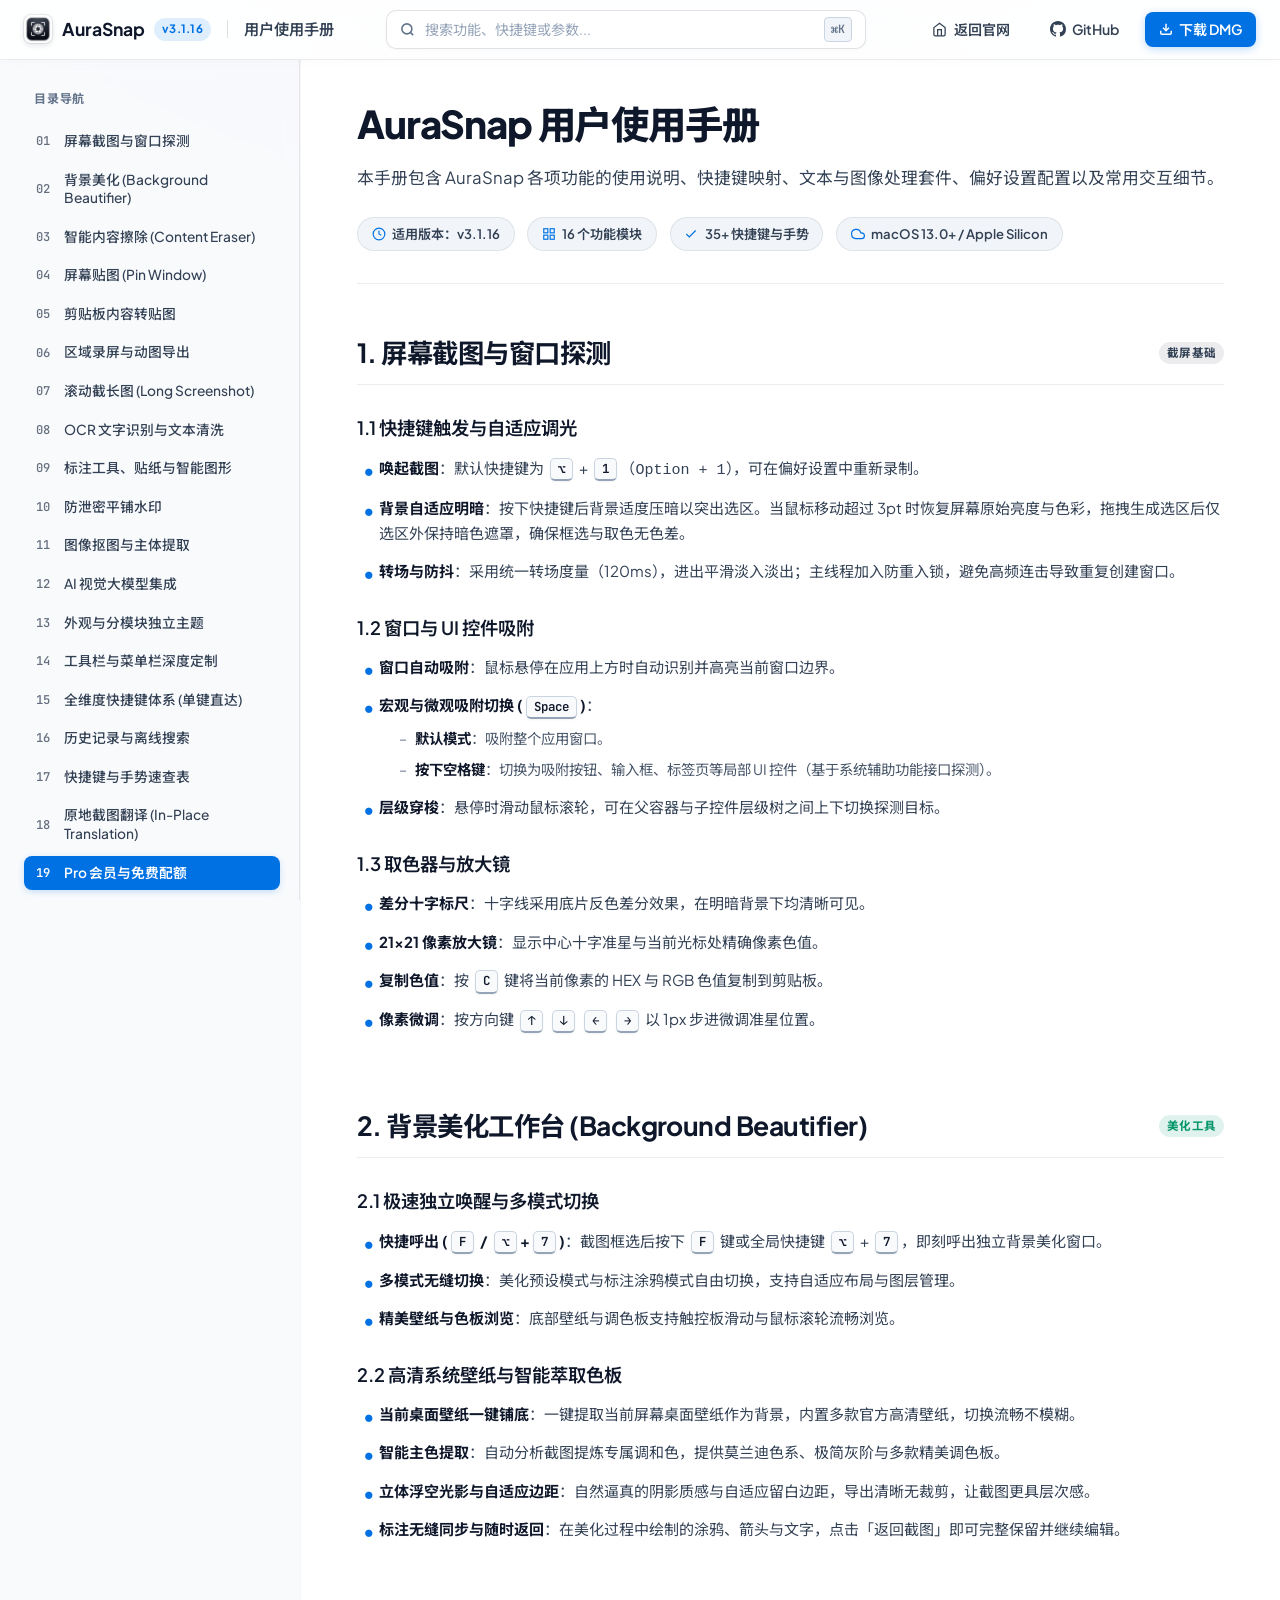
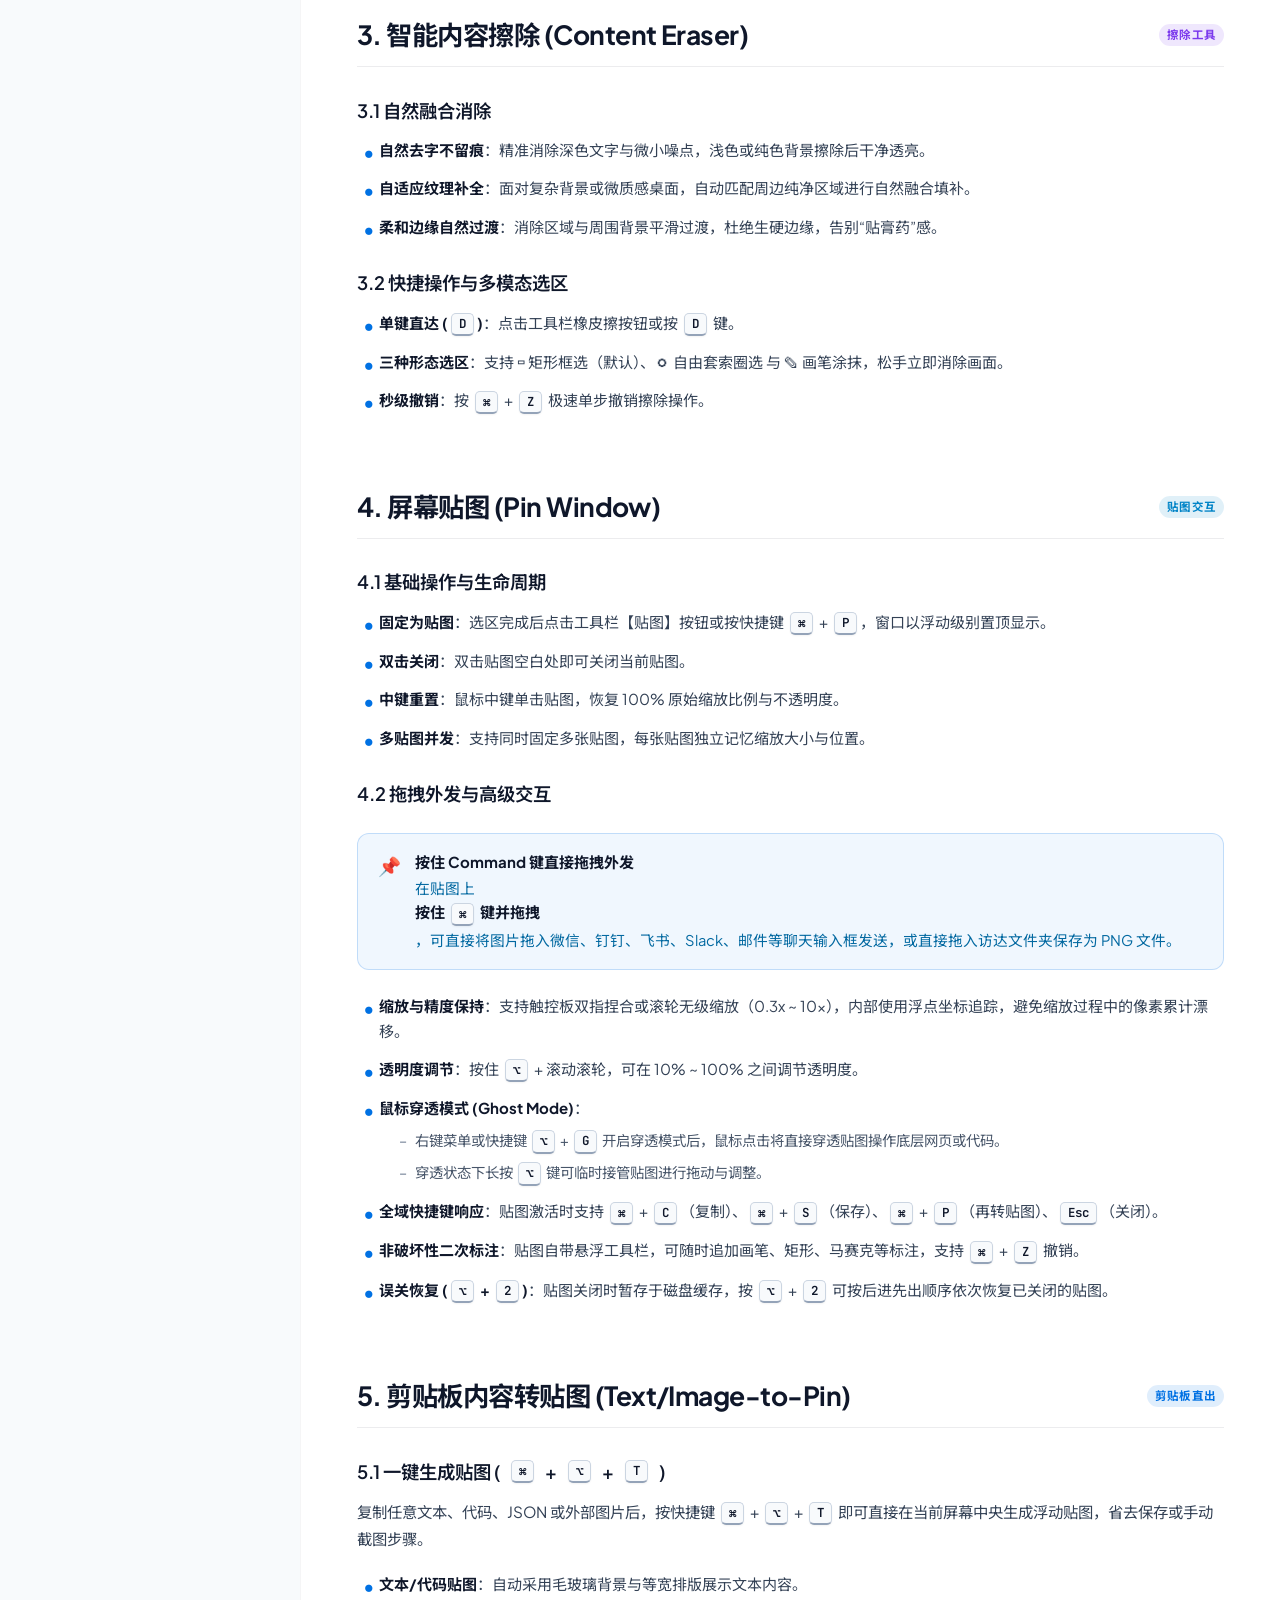
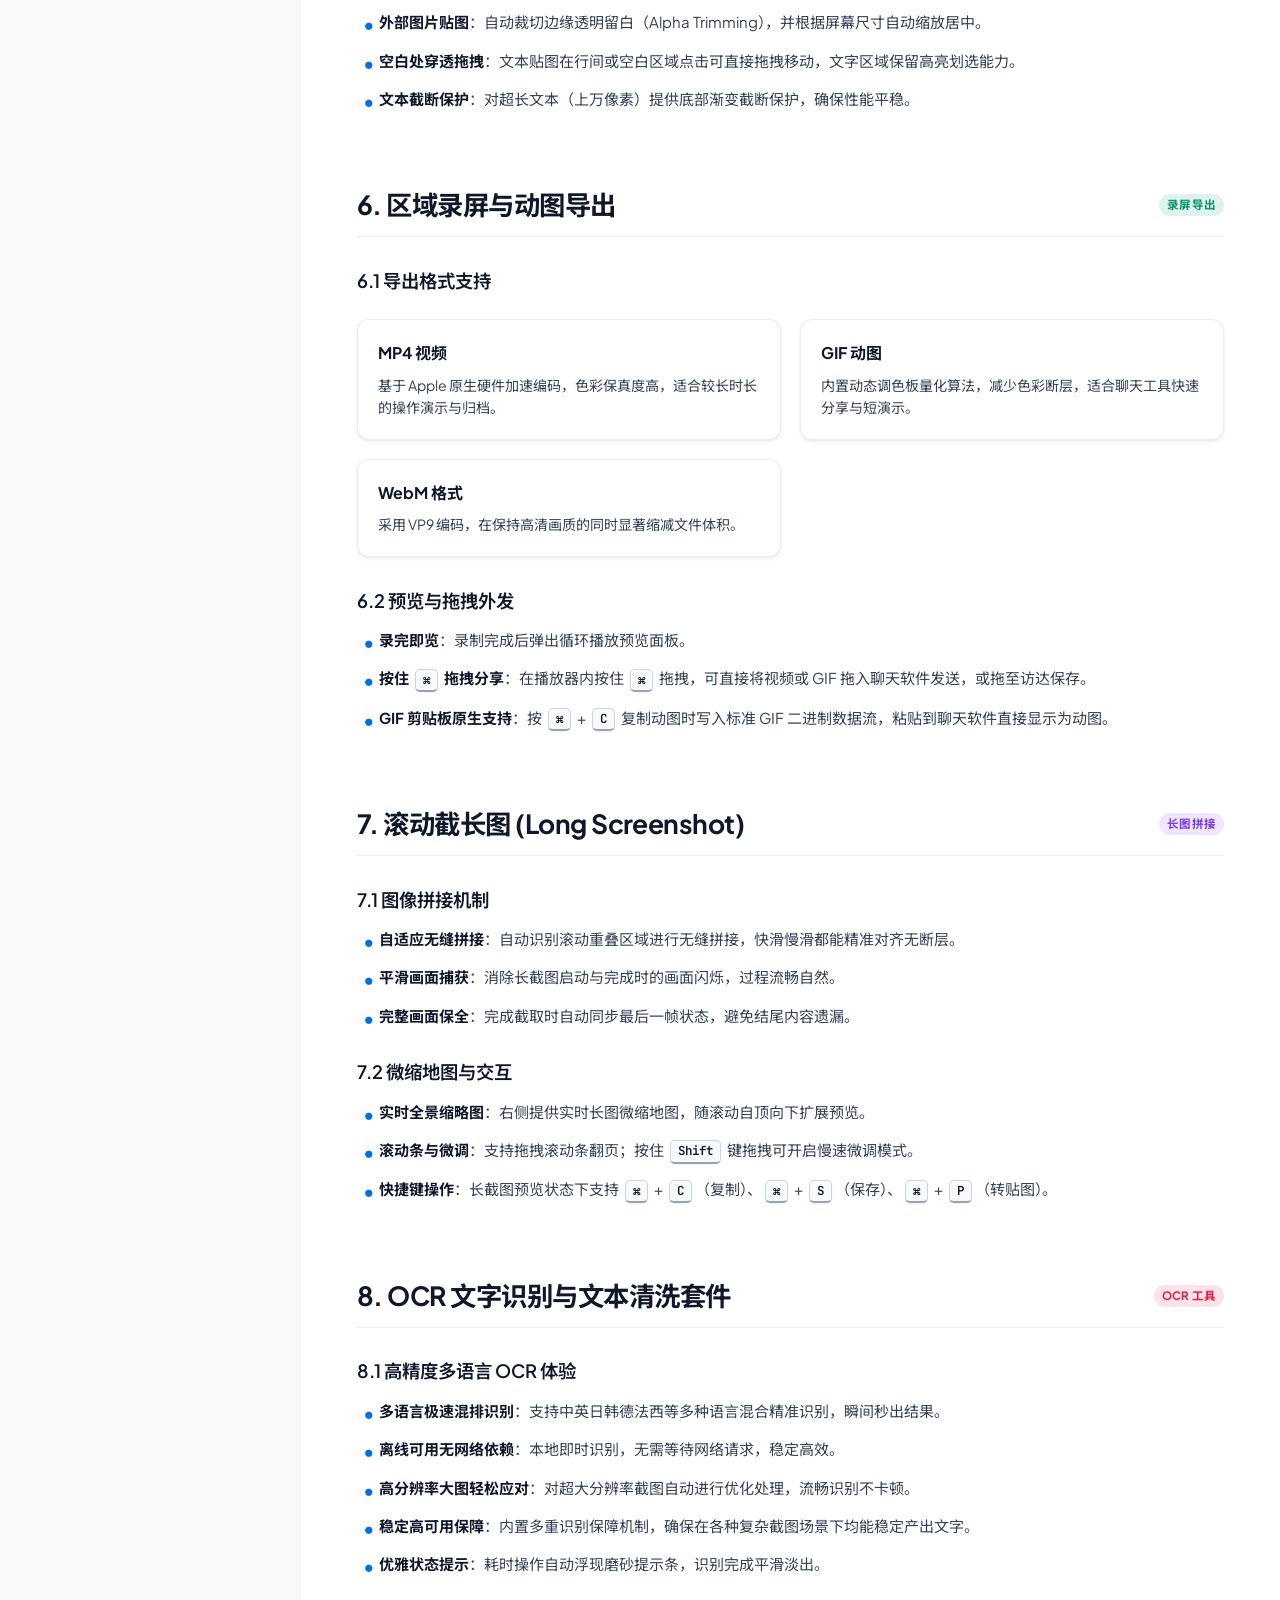
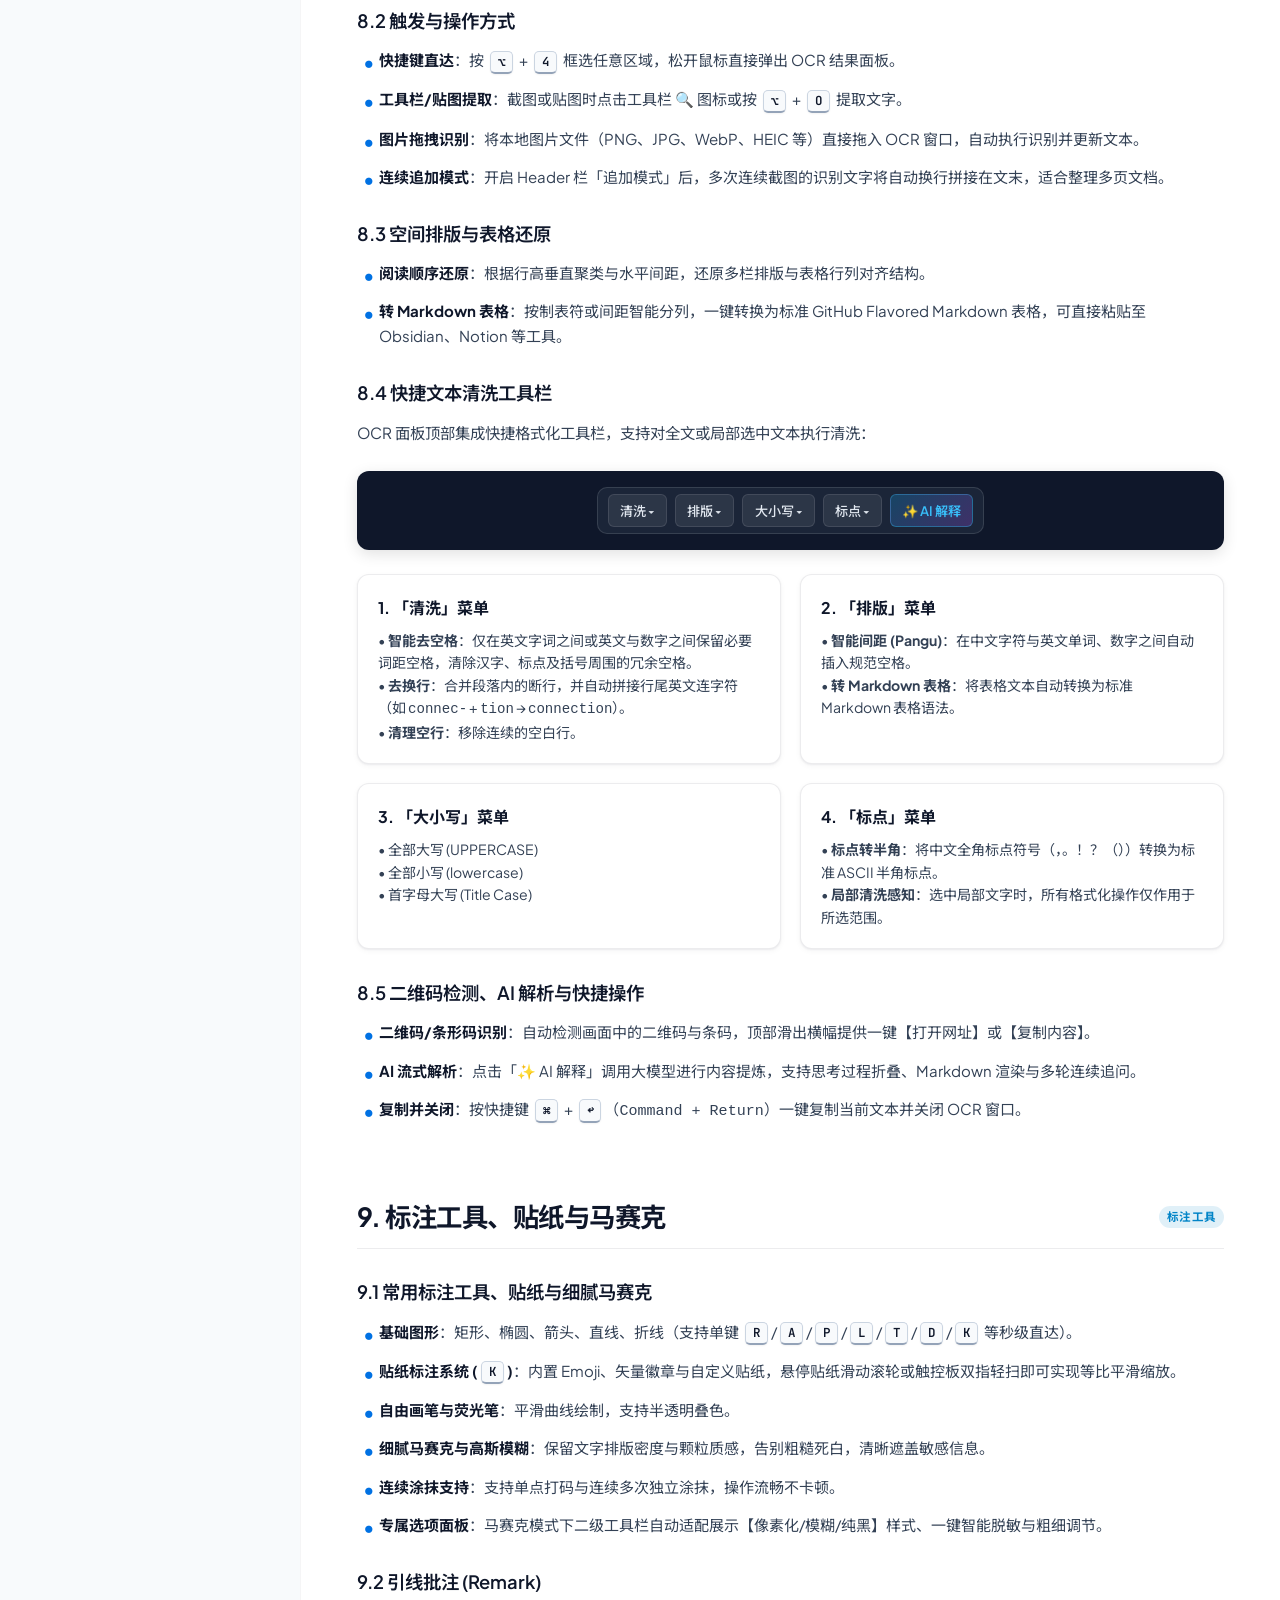
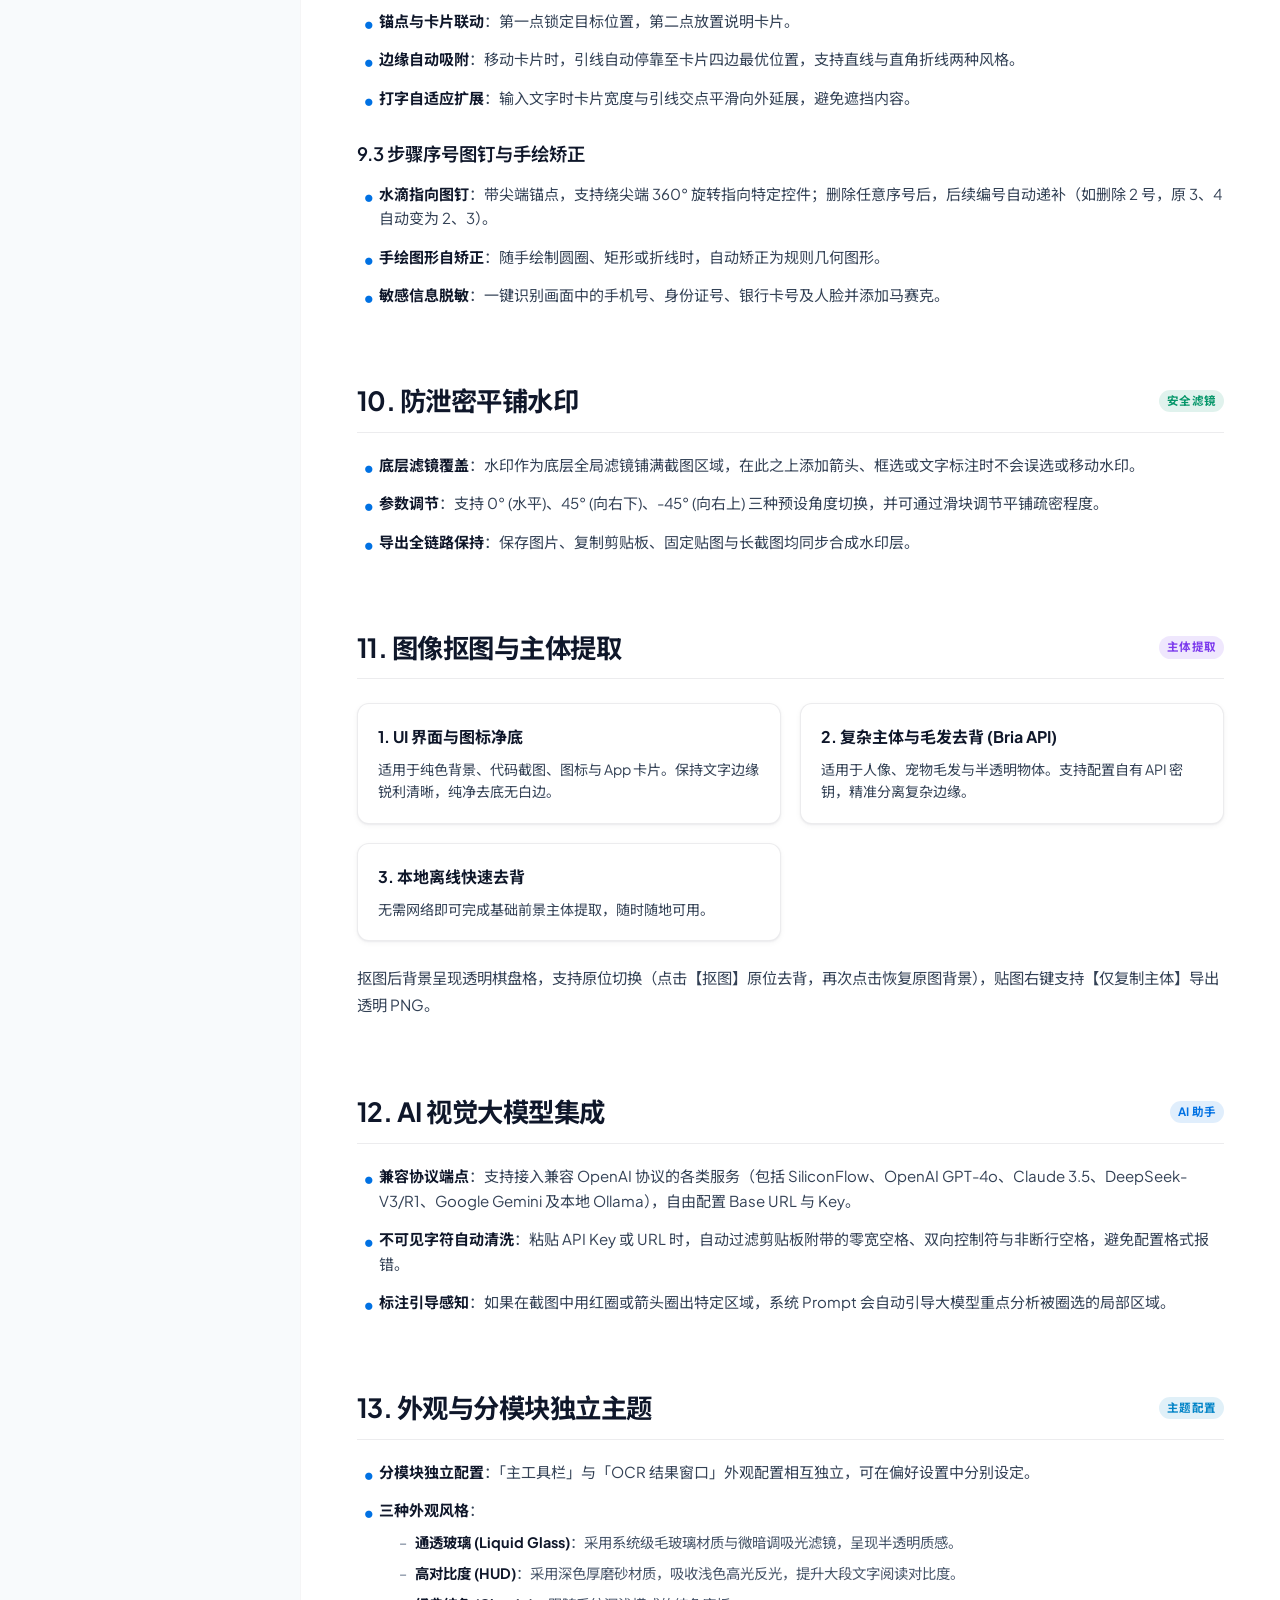
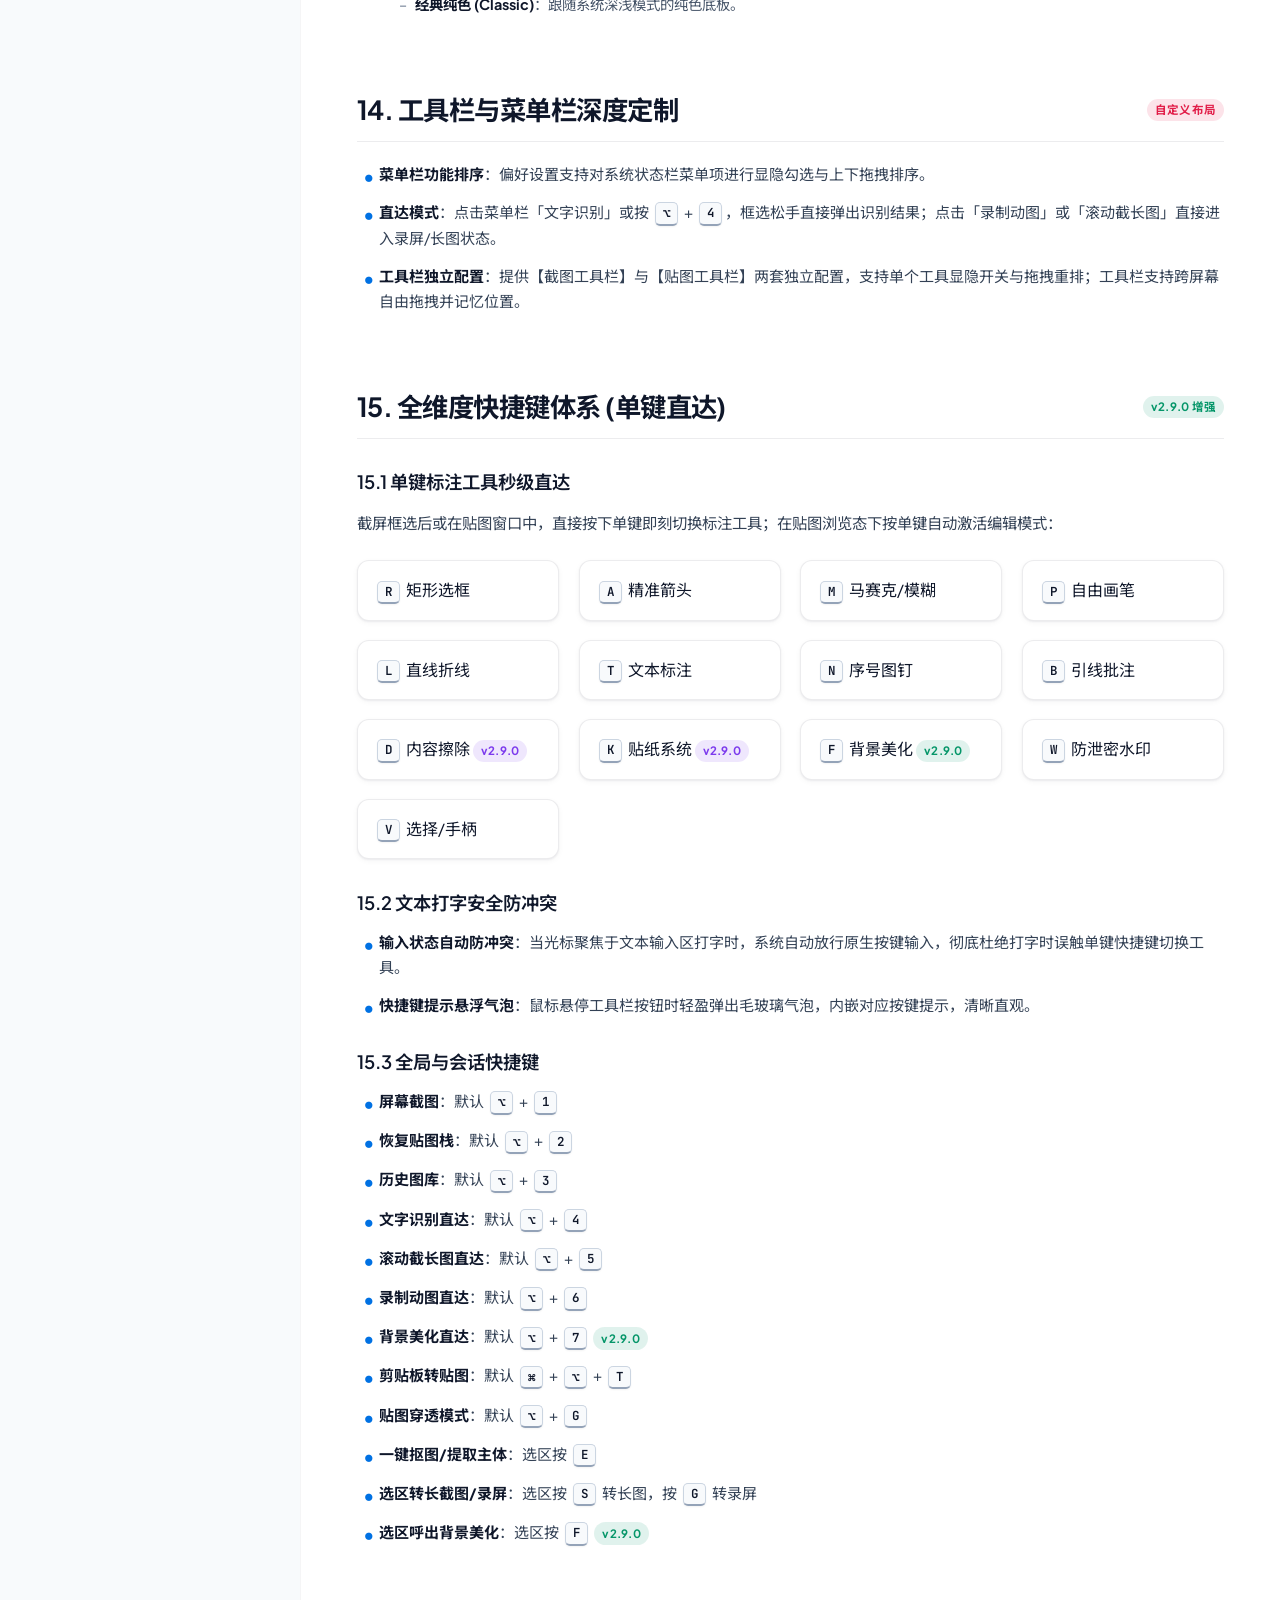
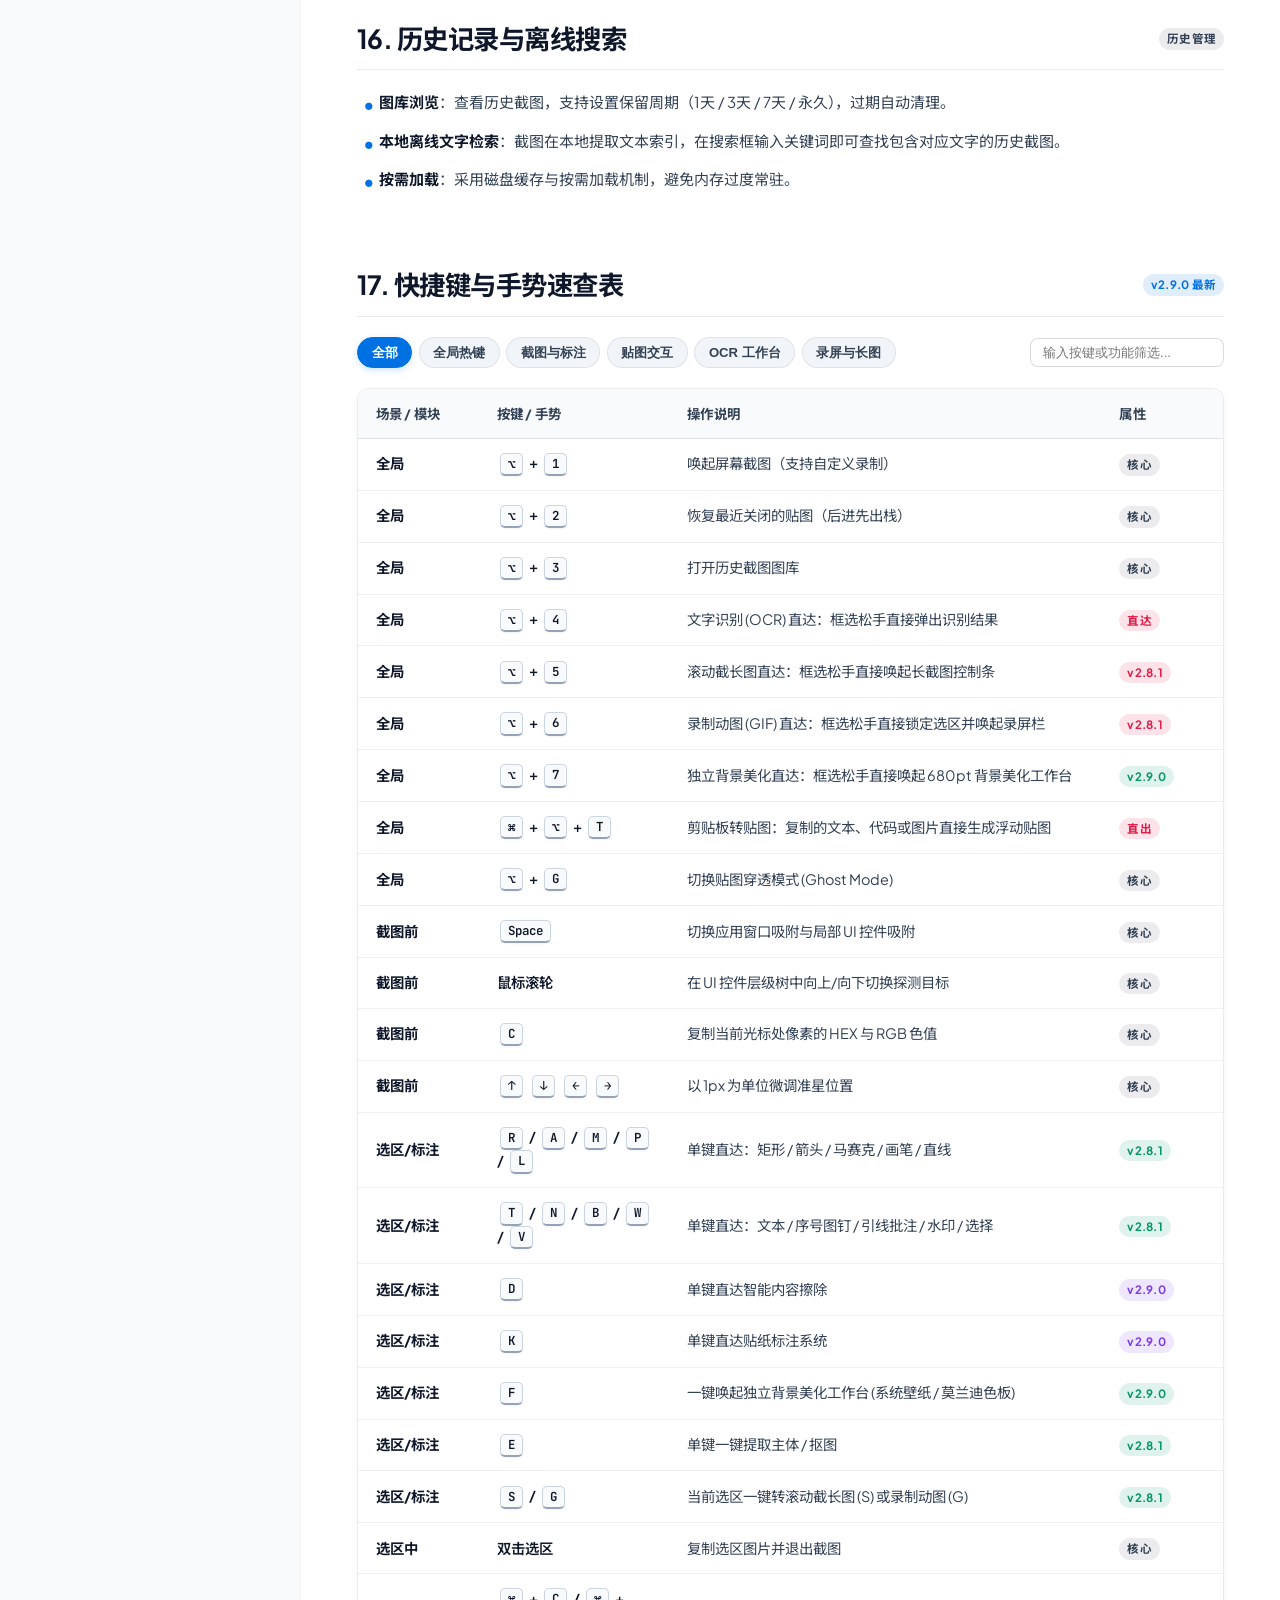
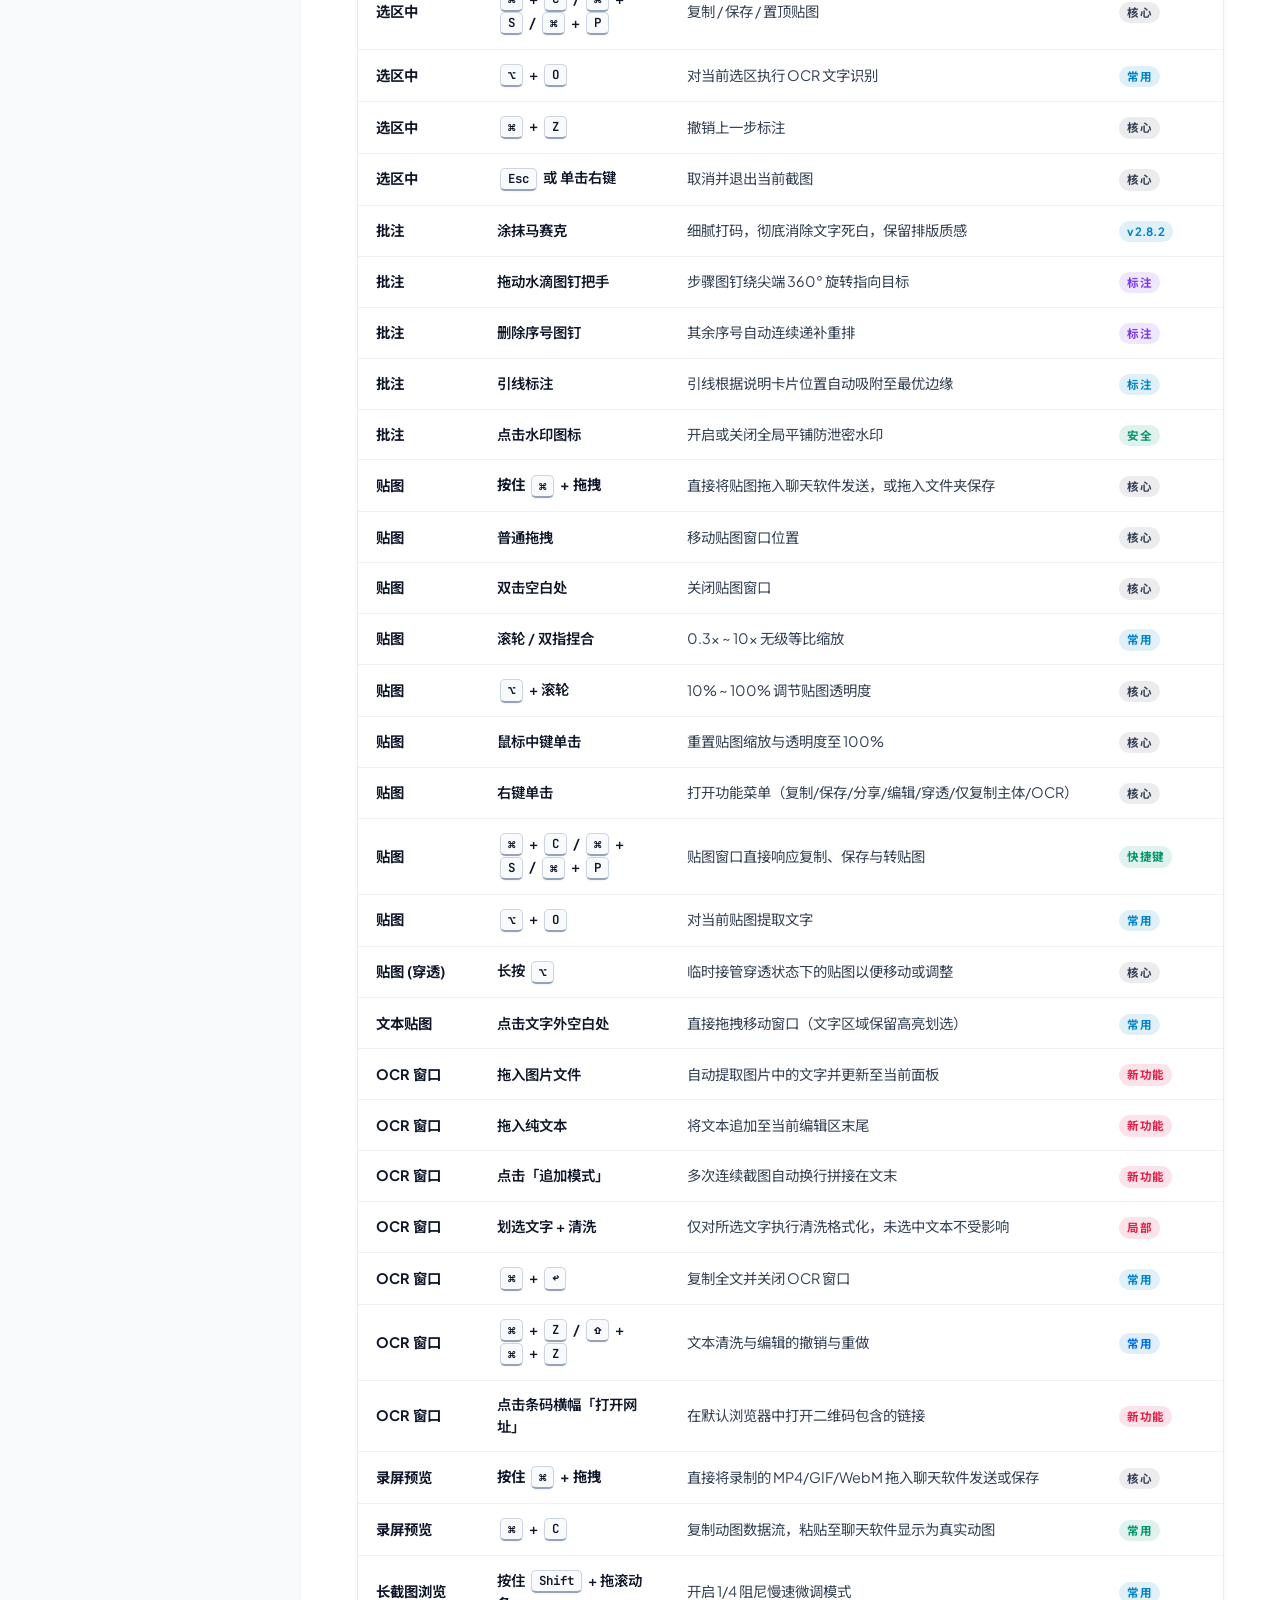
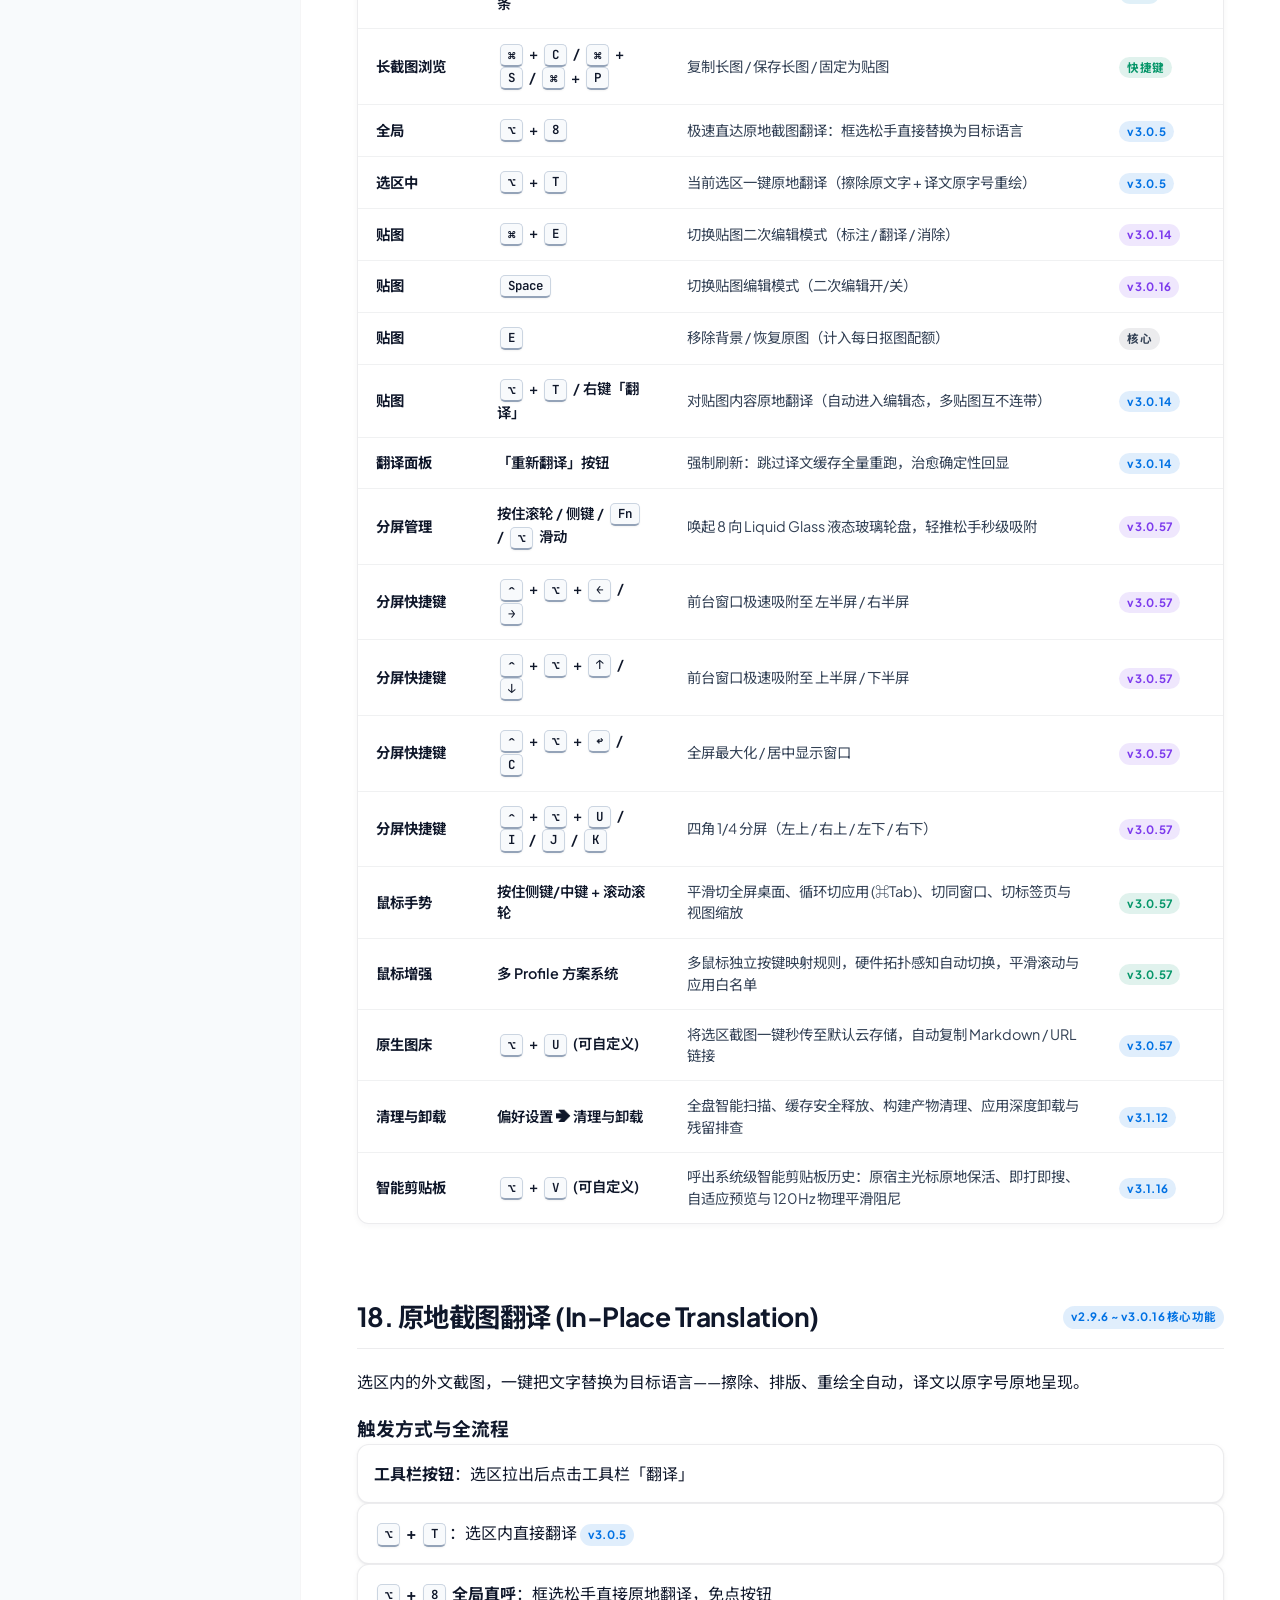
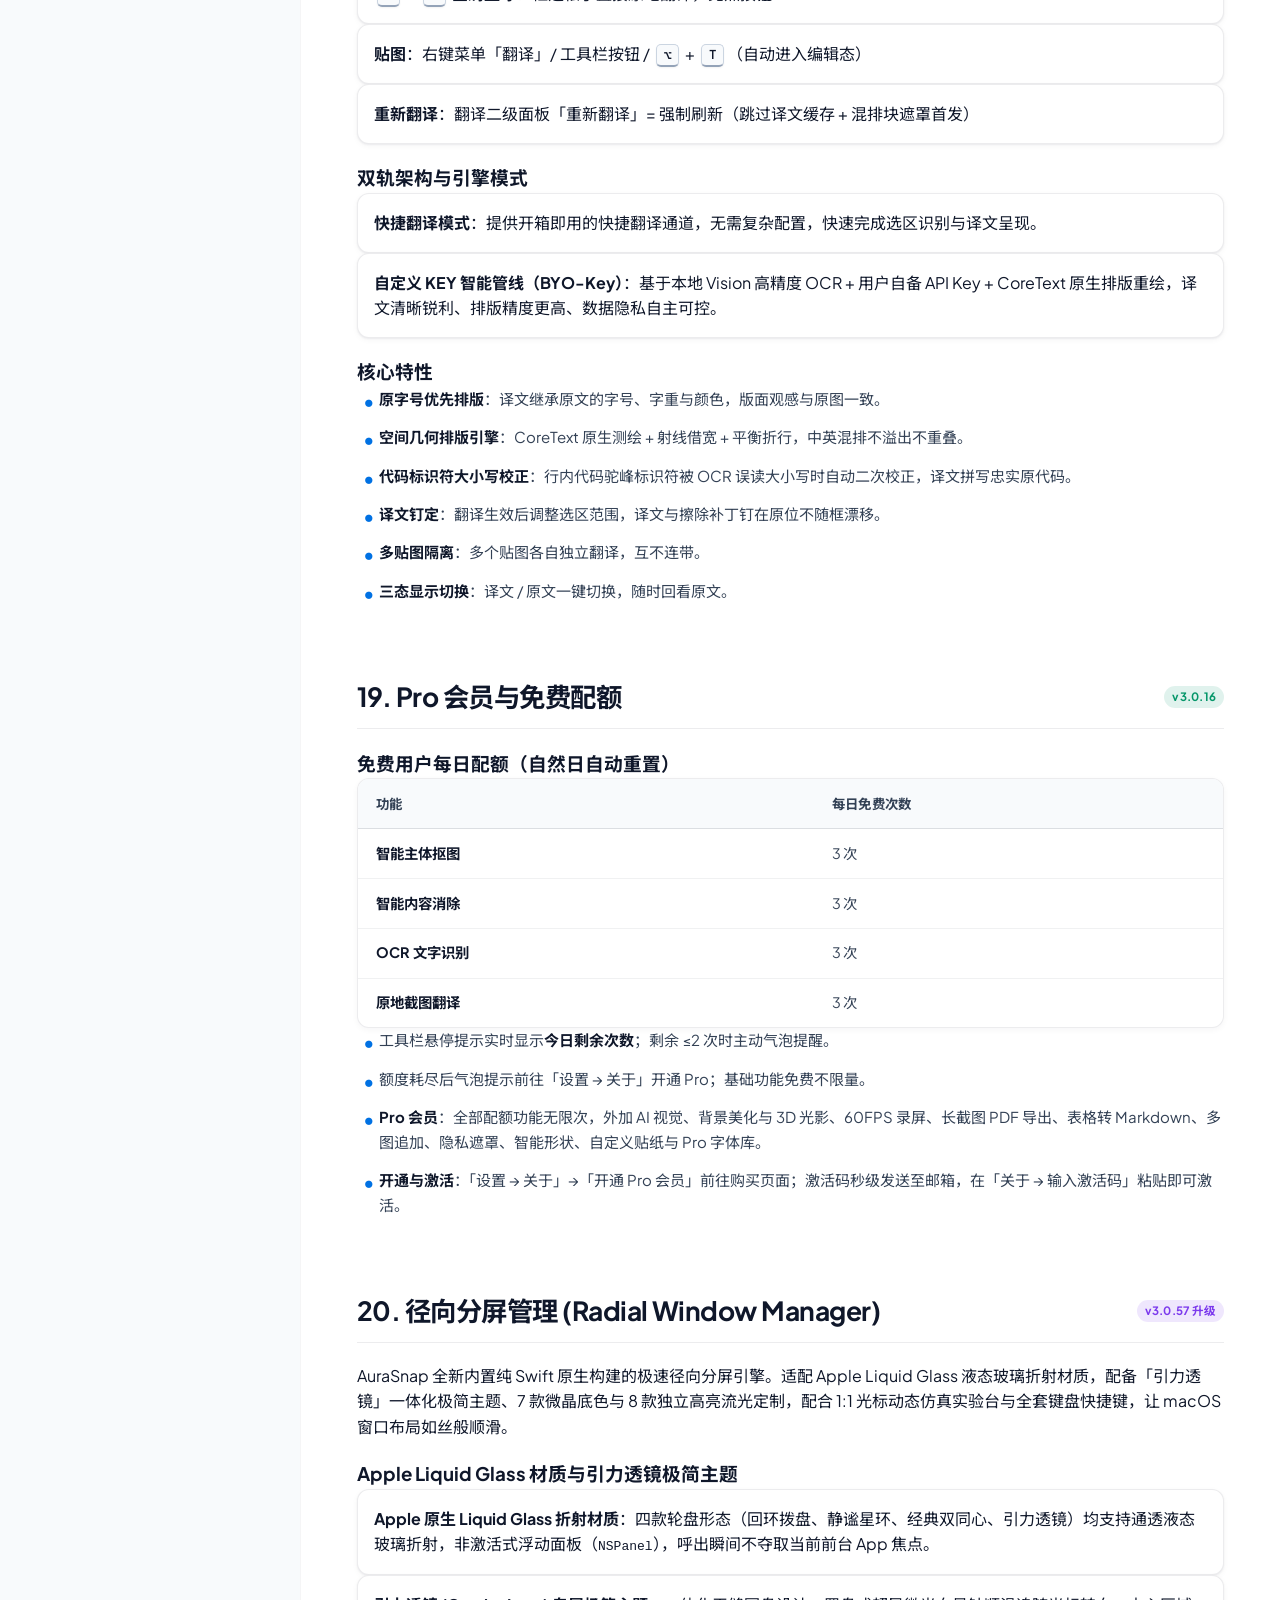
==== guide.html @ 55e53df8 "docs: 修复技术指南章节序号脱节与锚点，补全聚光灯、贴纸及权限修复向导" ====
<!DOCTYPE html>
<html lang="zh-CN">
<head>
    <meta charset="UTF-8">
    <meta name="viewport" content="width=device-width, initial-scale=1.0">
    <title>AuraSnap 用户使用手册与功能指南</title>
    <meta name="description" content="AuraSnap 官方用户手册：涵盖屏幕截图、屏幕贴图、剪贴板转贴图、区域录屏、滚动截长图、独立 OCR 文字识别与排版清洗、矢量标注、图像抠图、AI 视觉解析及快捷键配置。">
    <meta name="keywords" content="AuraSnap 使用手册, macOS 截图教程, OCR 文本清洗, 空间几何排版, 贴图穿透, 录屏外发, 快捷键指南">
    
    <!-- Google Search Console 站点验证 -->
    <meta name="google-site-verification" content="6imrNBbtHpXlvs_eJxVL0ueiRYzWSX-zMwA5sKnrR0o" />

    <!-- SEO & Canonical -->
    <link rel="canonical" href="https://aurasnap.dpdns.org/guide.html">
    <meta name="robots" content="index, follow">
    <meta property="og:type" content="article">
    <meta property="og:title" content="AuraSnap 用户使用手册与功能指南">
    <meta property="og:description" content="AuraSnap 官方使用手册：涵盖屏幕截图、屏幕贴图、剪贴板转贴图、区域录屏、滚动截长图、独立 OCR 文字识别、空间几何排版、文本清洗套件与快捷键速查。">
    <meta property="og:url" content="https://aurasnap.dpdns.org/guide.html">
    <meta property="og:site_name" content="AuraSnap Documentation">
    <meta name="twitter:card" content="summary_large_image">
    <meta name="twitter:title" content="AuraSnap 用户使用手册">
    <meta name="twitter:description" content="涵盖 15 大核心功能模块、35+ 快捷键与高频交互手势全览。">

    <!-- Favicon & Icons -->
    <link rel="icon" type="image/png" sizes="32x32" href="favicon.png?v=3.1.16">
    <link rel="icon" type="image/png" sizes="64x64" href="favicon-64.png?v=3.1.16">
    <link rel="apple-touch-icon" sizes="180x180" href="apple-touch-icon.png?v=3.1.16">
    <link rel="shortcut icon" href="favicon.ico?v=3.1.16">

    <!-- Schema.org TechArticle 结构化数据 -->
    <script type="application/ld+json">
    {
      "@context": "https://schema.org",
      "@type": "TechArticle",
      "headline": "AuraSnap 完整功能与用户使用手册",
      "description": "AuraSnap macOS 截图、全盘清理与卸载、径向分屏、鼠标增强、图床与访达右键功能指南、快捷键与交互手势详解。",
      "author": {
        "@type": "Person",
        "name": "Dochi",
        "url": "https://dochi.dpdns.org"
      },
      "publisher": {
        "@type": "Organization",
        "name": "AuraSnap",
        "url": "https://aurasnap.dpdns.org"
      }
    }
    </script>

    <!-- 样式引入 -->
    <link rel="preconnect" href="https://fonts.googleapis.com">
    <link rel="preconnect" href="https://fonts.gstatic.com" crossorigin>
    <link rel="stylesheet" href="style.css?v=3.1.16">
    <link rel="stylesheet" href="guide.css?v=3.1.16">
</head>
<body class="docs-body">

    <!-- 顶部固定毛玻璃导航栏 -->
    <header class="docs-navbar">
        <div class="docs-nav-inner">
            <div class="docs-nav-left">
                <button class="docs-sidebar-toggle" id="sidebarToggle" aria-label="切换目录">
                    <svg width="18" height="18" viewBox="0 0 24 24" fill="none" stroke="currentColor" stroke-width="2"><line x1="3" y1="12" x2="21" y2="12"></line><line x1="3" y1="6" x2="21" y2="6"></line><line x1="3" y1="18" x2="21" y2="18"></line></svg>
                </button>
                <a href="index.html" class="docs-brand">
                    <img src="logo.png?v=3.1.16" alt="AuraSnap" class="docs-brand-img">
                    <span>AuraSnap</span>
                    <span class="badge-ver badge-blue">v3.1.16</span>
                </a>
                <span class="docs-nav-divider"></span>
                <span class="docs-nav-title">用户使用手册</span>
            </div>

            <!-- 即时搜索框 -->
            <div class="docs-search-container">
                <div class="docs-search-input-wrap">
                    <svg class="docs-search-icon" width="15" height="15" viewBox="0 0 24 24" fill="none" stroke="currentColor" stroke-width="2.5"><circle cx="11" cy="11" r="8"></circle><line x1="21" y1="21" x2="16.65" y2="16.65"></line></svg>
                    <input type="text" id="docsSearchInput" class="docs-search-input" placeholder="搜索功能、快捷键或参数..." autocomplete="off">
                    <span class="docs-search-shortcut">⌘K</span>
                </div>
            </div>

            <!-- 右侧快捷跳转 -->
            <div class="docs-nav-right">
                <a href="index.html" class="docs-nav-link-btn">
                    <svg width="15" height="15" viewBox="0 0 24 24" fill="none" stroke="currentColor" stroke-width="2"><path d="M3 9l9-7 9 7v11a2 2 0 0 1-2 2H5a2 2 0 0 1-2-2z"></path><polyline points="9 22 9 12 15 12 15 22"></polyline></svg>
                    <span>返回官网</span>
                </a>
                <a href="https://github.com/8wcznkmy6b-del/AuraSnap-PB" class="docs-nav-link-btn" target="_blank" rel="noopener" aria-label="GitHub">
                    <svg width="16" height="16" viewBox="0 0 24 24" fill="currentColor"><path d="M12 0C5.37 0 0 5.37 0 12c0 5.31 3.435 9.795 8.205 11.385.6.105.825-.255.825-.57 0-.285-.015-1.23-.015-2.235-3.015.555-3.795-.735-4.035-1.41-.135-.345-.72-1.41-1.23-1.695-.42-.225-1.02-.78-.015-.795.945-.015 1.62.87 1.845 1.23 1.08 1.815 2.805 1.305 3.495.99.105-.78.42-1.305.765-1.605-2.67-.3-5.46-1.335-5.46-5.925 0-1.305.465-2.385 1.23-3.225-.12-.3-.54-1.53.12-3.18 0 0 1.005-.315 3.3 1.23.96-.27 1.98-.405 3-.405s2.04.135 3 .405c2.295-1.56 3.3-1.23 3.3-1.23.66 1.65.24 2.88.12 3.18.765.84 1.23 1.905 1.23 3.225 0 4.605-2.805 5.625-5.475 5.925.435.375.81 1.095.81 2.22 0 1.605-.015 2.895-.015 3.3 0 .315.225.69.825.57A12.02 12.02 0 0024 12c0-6.63-5.37-12-12-12z"/></svg>
                    <span>GitHub</span>
                </a>
                <a href="https://github.com/8wcznkmy6b-del/AuraSnap-PB/releases" class="docs-nav-link-btn docs-nav-primary-btn" target="_blank" rel="noopener">
                    <svg width="14" height="14" viewBox="0 0 24 24" fill="none" stroke="currentColor" stroke-width="2.5"><path d="M21 15v4a2 2 0 0 1-2 2H5a2 2 0 0 1-2-2v-4"></path><polyline points="7 10 12 15 17 10"></polyline><line x1="12" y1="15" x2="12" y2="3"></line></svg>
                    <span>下载 DMG</span>
                </a>
            </div>
        </div>
    </header>

    <!-- 两栏式主体容器 -->
    <div class="docs-layout">
        
        <!-- 左侧目录导航 -->
        <aside class="docs-sidebar" id="docsSidebar">
            <div class="docs-sidebar-header">目录导航</div>
            <ul class="docs-nav-tree">
                <li class="docs-nav-item">
                    <a href="#sec-1" class="docs-nav-link active">
                        <span class="docs-nav-num">01</span>
                        <span>屏幕截图与窗口探测</span>
                    </a>
                </li>
                <li class="docs-nav-item">
                    <a href="#sec-2" class="docs-nav-link">
                        <span class="docs-nav-num">02</span>
                        <span>背景美化 (Background Beautifier)</span>
                    </a>
                </li>
                <li class="docs-nav-item">
                    <a href="#sec-3" class="docs-nav-link">
                        <span class="docs-nav-num">03</span>
                        <span>智能内容擦除 (Content Eraser)</span>
                    </a>
                </li>
                <li class="docs-nav-item">
                    <a href="#sec-4" class="docs-nav-link">
                        <span class="docs-nav-num">04</span>
                        <span>屏幕贴图 (Pin Window)</span>
                    </a>
                </li>
                <li class="docs-nav-item">
                    <a href="#sec-5" class="docs-nav-link">
                        <span class="docs-nav-num">05</span>
                        <span>剪贴板内容转贴图</span>
                    </a>
                </li>
                <li class="docs-nav-item">
                    <a href="#sec-6" class="docs-nav-link">
                        <span class="docs-nav-num">06</span>
                        <span>区域录屏与动图导出</span>
                    </a>
                </li>
                <li class="docs-nav-item">
                    <a href="#sec-7" class="docs-nav-link">
                        <span class="docs-nav-num">07</span>
                        <span>滚动截长图 (Long Screenshot)</span>
                    </a>
                </li>
                <li class="docs-nav-item">
                    <a href="#sec-8" class="docs-nav-link">
                        <span class="docs-nav-num">08</span>
                        <span>OCR 文字识别与文本清洗</span>
                    </a>
                </li>
                <li class="docs-nav-item">
                    <a href="#sec-9" class="docs-nav-link">
                        <span class="docs-nav-num">09</span>
                        <span>标注工具、贴纸与智能图形</span>
                    </a>
                </li>
                <li class="docs-nav-item">
                    <a href="#sec-10" class="docs-nav-link">
                        <span class="docs-nav-num">10</span>
                        <span>防泄密平铺水印</span>
                    </a>
                </li>
                <li class="docs-nav-item">
                    <a href="#sec-11" class="docs-nav-link">
                        <span class="docs-nav-num">11</span>
                        <span>图像抠图与主体提取</span>
                    </a>
                </li>
                <li class="docs-nav-item">
                    <a href="#sec-12" class="docs-nav-link">
                        <span class="docs-nav-num">12</span>
                        <span>AI 视觉大模型集成</span>
                    </a>
                </li>
                <li class="docs-nav-item">
                    <a href="#sec-13" class="docs-nav-link">
                        <span class="docs-nav-num">13</span>
                        <span>外观与分模块独立主题</span>
                    </a>
                </li>
                <li class="docs-nav-item">
                    <a href="#sec-14" class="docs-nav-link">
                        <span class="docs-nav-num">14</span>
                        <span>工具栏与菜单栏深度定制</span>
                    </a>
                </li>
                <li class="docs-nav-item">
                    <a href="#sec-15" class="docs-nav-link">
                        <span class="docs-nav-num">15</span>
                        <span>全维度快捷键体系 (单键直达)</span>
                    </a>
                </li>
                <li class="docs-nav-item">
                    <a href="#sec-16" class="docs-nav-link">
                        <span class="docs-nav-num">16</span>
                        <span>历史记录与离线搜索</span>
                    </a>
                </li>
                <li class="docs-nav-item">
                    <a href="#sec-17" class="docs-nav-link">
                        <span class="docs-nav-num">17</span>
                        <span>快捷键与手势速查表</span>
                    </a>
                </li>
                <li class="docs-nav-item">
                    <a href="#sec-18" class="docs-nav-link">
                        <span class="docs-nav-num">18</span>
                        <span>原地截图翻译 (In-Place Translation)</span>
                    </a>
                </li>
                <li class="docs-nav-item">
                    <a href="#sec-19" class="docs-nav-link">
                        <span class="docs-nav-num">19</span>
                        <span>Pro 会员与免费配额</span>
                    </a>
                </li>
                <li class="docs-nav-item">
                    <a href="#sec-20" class="docs-nav-link">
                        <span class="docs-nav-num">20</span>
                        <span>径向分屏管理 (Window Manager)</span>
                    </a>
                </li>
                <li class="docs-nav-item">
                    <a href="#sec-21" class="docs-nav-link">
                        <span class="docs-nav-num">21</span>
                        <span>鼠标外设增强与 Profile (Mouse)</span>
                    </a>
                </li>
                <li class="docs-nav-item">
                    <a href="#sec-22" class="docs-nav-link">
                        <span class="docs-nav-num">22</span>
                        <span>原生图床与多云存储 (Image Hosting)</span>
                    </a>
                </li>
                <li class="docs-nav-item">
                    <a href="#sec-23" class="docs-nav-link">
                        <span class="docs-nav-num">23</span>
                        <span>访达超级右键扩展 (FinderSync)</span>
                    </a>
                </li>
                <li class="docs-nav-item">
                    <a href="#sec-24" class="docs-nav-link">
                        <span class="docs-nav-num">24</span>
                        <span>全局快捷键独立开关系统 (Shortcuts)</span>
                    </a>
                </li>
                <li class="docs-nav-item">
                    <a href="#sec-25" class="docs-nav-link">
                        <span class="docs-nav-num">25</span>
                        <span>系统清理与软件卸载 (Cleaner)</span>
                    </a>
                </li>
                <li class="docs-nav-item">
                    <a href="#sec-26" class="docs-nav-link">
                        <span class="docs-nav-num">26</span>
                        <span>智能剪贴板历史 (Clipboard)</span>
                    </a>
                </li>
                <li class="docs-nav-item">
                    <a href="#sec-27" class="docs-nav-link">
                        <span class="docs-nav-num">27</span>
                        <span>权限管理与修复向导 (Permissions)</span>
                    </a>
                </li>
            </ul>
        </aside>

        <!-- 右侧正文区 -->
        <main class="docs-content-container">
            
            <!-- 文档主标题区 -->
            <header class="docs-hero-header">
                <h1 class="docs-main-title">AuraSnap 用户使用手册</h1>
                <p class="docs-subtitle-lead">
                    本手册包含 AuraSnap 各项功能的使用说明、快捷键映射、文本与图像处理套件、偏好设置配置以及常用交互细节。
                </p>
                <div class="docs-stats-bar">
                    <span class="docs-stat-chip">
                        <svg width="14" height="14" viewBox="0 0 24 24" fill="none" stroke="currentColor" stroke-width="2"><circle cx="12" cy="12" r="10"></circle><polyline points="12 6 12 12 16 14"></polyline></svg>
                        <span>适用版本：v3.1.16</span>
                    </span>
                    <span class="docs-stat-chip">
                        <svg width="14" height="14" viewBox="0 0 24 24" fill="none" stroke="currentColor" stroke-width="2"><rect x="3" y="3" width="7" height="7"></rect><rect x="14" y="3" width="7" height="7"></rect><rect x="14" y="14" width="7" height="7"></rect><rect x="3" y="14" width="7" height="7"></rect></svg>
                        <span>16 个功能模块</span>
                    </span>
                    <span class="docs-stat-chip">
                        <svg width="14" height="14" viewBox="0 0 24 24" fill="none" stroke="currentColor" stroke-width="2"><polyline points="20 6 9 17 4 12"></polyline></svg>
                        <span>35+ 快捷键与手势</span>
                    </span>
                    <span class="docs-stat-chip">
                        <svg width="14" height="14" viewBox="0 0 24 24" fill="none" stroke="currentColor" stroke-width="2"><path d="M18 10h-1.26A8 8 0 1 0 9 20h9a5 5 0 0 0 0-10z"></path></svg>
                        <span>macOS 13.0+ / Apple Silicon</span>
                    </span>
                </div>
            </header>

            <!-- 1. 屏幕截图与窗口/微观元素探测 -->
            <section id="sec-1" class="docs-section">
                <div class="docs-section-title">
                    <span>1. 屏幕截图与窗口探测</span>
                    <span class="badge-ver badge-core">截屏基础</span>
                </div>

                <h3 class="docs-subsection-title">1.1 快捷键触发与自适应调光</h3>
                <ul class="docs-list">
                    <li class="docs-list-item"><strong>唤起截图</strong>：默认快捷键为 <kbd>⌥</kbd> + <kbd>1</kbd>（<code>Option + 1</code>），可在偏好设置中重新录制。</li>
                    <li class="docs-list-item"><strong>背景自适应明暗</strong>：按下快捷键后背景适度压暗以突出选区。当鼠标移动超过 3pt 时恢复屏幕原始亮度与色彩，拖拽生成选区后仅选区外保持暗色遮罩，确保框选与取色无色差。</li>
                    <li class="docs-list-item"><strong>转场与防抖</strong>：采用统一转场度量（120ms），进出平滑淡入淡出；主线程加入防重入锁，避免高频连击导致重复创建窗口。</li>
                </ul>

                <h3 class="docs-subsection-title">1.2 窗口与 UI 控件吸附</h3>
                <ul class="docs-list">
                    <li class="docs-list-item"><strong>窗口自动吸附</strong>：鼠标悬停在应用上方时自动识别并高亮当前窗口边界。</li>
                    <li class="docs-list-item"><strong>宏观与微观吸附切换 (<kbd>Space</kbd>)</strong>：
                        <ul class="docs-sublist">
                            <li class="docs-sublist-item"><strong>默认模式</strong>：吸附整个应用窗口。</li>
                            <li class="docs-sublist-item"><strong>按下空格键</strong>：切换为吸附按钮、输入框、标签页等局部 UI 控件（基于系统辅助功能接口探测）。</li>
                        </ul>
                    </li>
                    <li class="docs-list-item"><strong>层级穿梭</strong>：悬停时滑动鼠标滚轮，可在父容器与子控件层级树之间上下切换探测目标。</li>
                </ul>

                <h3 class="docs-subsection-title">1.3 取色器与放大镜</h3>
                <ul class="docs-list">
                    <li class="docs-list-item"><strong>差分十字标尺</strong>：十字线采用底片反色差分效果，在明暗背景下均清晰可见。</li>
                    <li class="docs-list-item"><strong>21×21 像素放大镜</strong>：显示中心十字准星与当前光标处精确像素色值。</li>
                    <li class="docs-list-item"><strong>复制色值</strong>：按 <kbd>C</kbd> 键将当前像素的 HEX 与 RGB 色值复制到剪贴板。</li>
                    <li class="docs-list-item"><strong>像素微调</strong>：按方向键 <kbd>↑</kbd> <kbd>↓</kbd> <kbd>←</kbd> <kbd>→</kbd> 以 1px 步进微调准星位置。</li>
                </ul>
            </section>

            <!-- 2. 独立背景美化工作台 (Background Beautifier) -->
            <section id="sec-2" class="docs-section">
                <div class="docs-section-title">
                    <span>2. 背景美化工作台 (Background Beautifier)</span>
                    <span class="badge-ver badge-emerald">美化工具</span>
                </div>

                <h3 class="docs-subsection-title">2.1 极速独立唤醒与多模式切换</h3>
                <ul class="docs-list">
                    <li class="docs-list-item"><strong>快捷呼出 (<kbd>F</kbd> / <kbd>⌥</kbd>+<kbd>7</kbd>)</strong>：截图框选后按下 <kbd>F</kbd> 键或全局快捷键 <kbd>⌥</kbd> + <kbd>7</kbd>，即刻呼出独立背景美化窗口。</li>
                    <li class="docs-list-item"><strong>多模式无缝切换</strong>：美化预设模式与标注涂鸦模式自由切换，支持自适应布局与图层管理。</li>
                    <li class="docs-list-item"><strong>精美壁纸与色板浏览</strong>：底部壁纸与调色板支持触控板滑动与鼠标滚轮流畅浏览。</li>
                </ul>

                <h3 class="docs-subsection-title">2.2 高清系统壁纸与智能萃取色板</h3>
                <ul class="docs-list">
                    <li class="docs-list-item"><strong>当前桌面壁纸一键铺底</strong>：一键提取当前屏幕桌面壁纸作为背景，内置多款官方高清壁纸，切换流畅不模糊。</li>
                    <li class="docs-list-item"><strong>智能主色提取</strong>：自动分析截图提炼专属调和色，提供莫兰迪色系、极简灰阶与多款精美调色板。</li>
                    <li class="docs-list-item"><strong>立体浮空光影与自适应边距</strong>：自然逼真的阴影质感与自适应留白边距，导出清晰无裁剪，让截图更具层次感。</li>
                    <li class="docs-list-item"><strong>标注无缝同步与随时返回</strong>：在美化过程中绘制的涂鸦、箭头与文字，点击「返回截图」即可完整保留并继续编辑。</li>
                </ul>
            </section>

            <!-- 3. 智能内容擦除 (Content Eraser) -->
            <section id="sec-3" class="docs-section">
                <div class="docs-section-title">
                    <span>3. 智能内容擦除 (Content Eraser)</span>
                    <span class="badge-ver badge-purple">擦除工具</span>
                </div>

                <h3 class="docs-subsection-title">3.1 自然融合消除</h3>
                <ul class="docs-list">
                    <li class="docs-list-item"><strong>自然去字不留痕</strong>：精准消除深色文字与微小噪点，浅色或纯色背景擦除后干净透亮。</li>
                    <li class="docs-list-item"><strong>自适应纹理补全</strong>：面对复杂背景或微质感桌面，自动匹配周边纯净区域进行自然融合填补。</li>
                    <li class="docs-list-item"><strong>柔和边缘自然过渡</strong>：消除区域与周围背景平滑过渡，杜绝生硬边缘，告别“贴膏药”感。</li>
                </ul>

                <h3 class="docs-subsection-title">3.2 快捷操作与多模态选区</h3>
                <ul class="docs-list">
                    <li class="docs-list-item"><strong>单键直达 (<kbd>D</kbd>)</strong>：点击工具栏橡皮擦按钮或按 <kbd>D</kbd> 键。</li>
                    <li class="docs-list-item"><strong>三种形态选区</strong>：支持 ▭ 矩形框选（默认）、⭘ 自由套索圈选 与 ✎ 画笔涂抹，松手立即消除画面。</li>
                    <li class="docs-list-item"><strong>秒级撤销</strong>：按 <kbd>⌘</kbd> + <kbd>Z</kbd> 极速单步撤销擦除操作。</li>
                </ul>
            </section>

            <!-- 4. 屏幕贴图与深度交互 (Pin Window) -->
            <section id="sec-4" class="docs-section">
                <div class="docs-section-title">
                    <span>4. 屏幕贴图 (Pin Window)</span>
                    <span class="badge-ver badge-sky">贴图交互</span>
                </div>

                <h3 class="docs-subsection-title">4.1 基础操作与生命周期</h3>
                <ul class="docs-list">
                    <li class="docs-list-item"><strong>固定为贴图</strong>：选区完成后点击工具栏【贴图】按钮或按快捷键 <kbd>⌘</kbd> + <kbd>P</kbd>，窗口以浮动级别置顶显示。</li>
                    <li class="docs-list-item"><strong>双击关闭</strong>：双击贴图空白处即可关闭当前贴图。</li>
                    <li class="docs-list-item"><strong>中键重置</strong>：鼠标中键单击贴图，恢复 100% 原始缩放比例与不透明度。</li>
                    <li class="docs-list-item"><strong>多贴图并发</strong>：支持同时固定多张贴图，每张贴图独立记忆缩放大小与位置。</li>
                </ul>

                <h3 class="docs-subsection-title">4.2 拖拽外发与高级交互</h3>
                <div class="docs-callout docs-callout-info">
                    <span class="docs-callout-icon">📌</span>
                    <div class="docs-callout-content">
                        <strong>按住 Command 键直接拖拽外发</strong>
                        在贴图上<strong>按住 <kbd>⌘</kbd> 键并拖拽</strong>，可直接将图片拖入微信、钉钉、飞书、Slack、邮件等聊天输入框发送，或直接拖入访达文件夹保存为 PNG 文件。
                    </div>
                </div>

                <ul class="docs-list">
                    <li class="docs-list-item"><strong>缩放与精度保持</strong>：支持触控板双指捏合或滚轮无级缩放（0.3x ~ 10x），内部使用浮点坐标追踪，避免缩放过程中的像素累计漂移。</li>
                    <li class="docs-list-item"><strong>透明度调节</strong>：按住 <kbd>⌥</kbd> + 滚动滚轮，可在 10% ~ 100% 之间调节透明度。</li>
                    <li class="docs-list-item"><strong>鼠标穿透模式 (Ghost Mode)</strong>：
                        <ul class="docs-sublist">
                            <li class="docs-sublist-item">右键菜单或快捷键 <kbd>⌥</kbd> + <kbd>G</kbd> 开启穿透模式后，鼠标点击将直接穿透贴图操作底层网页或代码。</li>
                            <li class="docs-sublist-item">穿透状态下长按 <kbd>⌥</kbd> 键可临时接管贴图进行拖动与调整。</li>
                        </ul>
                    </li>
                    <li class="docs-list-item"><strong>全域快捷键响应</strong>：贴图激活时支持 <kbd>⌘</kbd> + <kbd>C</kbd>（复制）、<kbd>⌘</kbd> + <kbd>S</kbd>（保存）、<kbd>⌘</kbd> + <kbd>P</kbd>（再转贴图）、<kbd>Esc</kbd>（关闭）。</li>
                    <li class="docs-list-item"><strong>非破坏性二次标注</strong>：贴图自带悬浮工具栏，可随时追加画笔、矩形、马赛克等标注，支持 <kbd>⌘</kbd> + <kbd>Z</kbd> 撤销。</li>
                    <li class="docs-list-item"><strong>误关恢复 (<kbd>⌥</kbd> + <kbd>2</kbd>)</strong>：贴图关闭时暂存于磁盘缓存，按 <kbd>⌥</kbd> + <kbd>2</kbd> 可按后进先出顺序依次恢复已关闭的贴图。</li>
                </ul>
            </section>

            <!-- 5. 剪贴板图文/代码极速转贴图 (Text/Image-to-Pin) -->
            <section id="sec-5" class="docs-section">
                <div class="docs-section-title">
                    <span>5. 剪贴板内容转贴图 (Text/Image-to-Pin)</span>
                    <span class="badge-ver badge-blue">剪贴板直出</span>
                </div>

                <h3 class="docs-subsection-title">5.1 一键生成贴图 (<kbd>⌘</kbd> + <kbd>⌥</kbd> + <kbd>T</kbd>)</h3>
                <p class="docs-paragraph">
                    复制任意文本、代码、JSON 或外部图片后，按快捷键 <kbd>⌘</kbd> + <kbd>⌥</kbd> + <kbd>T</kbd> 即可直接在当前屏幕中央生成浮动贴图，省去保存或手动截图步骤。
                </p>
                <ul class="docs-list">
                    <li class="docs-list-item"><strong>文本/代码贴图</strong>：自动采用毛玻璃背景与等宽排版展示文本内容。</li>
                    <li class="docs-list-item"><strong>外部图片贴图</strong>：自动裁切边缘透明留白（Alpha Trimming），并根据屏幕尺寸自动缩放居中。</li>
                    <li class="docs-list-item"><strong>空白处穿透拖拽</strong>：文本贴图在行间或空白区域点击可直接拖拽移动，文字区域保留高亮划选能力。</li>
                    <li class="docs-list-item"><strong>文本截断保护</strong>：对超长文本（上万像素）提供底部渐变截断保护，确保性能平稳。</li>
                </ul>
            </section>

            <!-- 6. 区域录屏与多格式视频/动图导出 -->
            <section id="sec-6" class="docs-section">
                <div class="docs-section-title">
                    <span>6. 区域录屏与动图导出</span>
                    <span class="badge-ver badge-emerald">录屏导出</span>
                </div>

                <h3 class="docs-subsection-title">6.1 导出格式支持</h3>
                <div class="docs-card-grid">
                    <div class="docs-card">
                        <div class="docs-card-title">MP4 视频</div>
                        <div class="docs-card-desc">基于 Apple 原生硬件加速编码，色彩保真度高，适合较长时长的操作演示与归档。</div>
                    </div>
                    <div class="docs-card">
                        <div class="docs-card-title">GIF 动图</div>
                        <div class="docs-card-desc">内置动态调色板量化算法，减少色彩断层，适合聊天工具快速分享与短演示。</div>
                    </div>
                    <div class="docs-card">
                        <div class="docs-card-title">WebM 格式</div>
                        <div class="docs-card-desc">采用 VP9 编码，在保持高清画质的同时显著缩减文件体积。</div>
                    </div>
                </div>

                <h3 class="docs-subsection-title">6.2 预览与拖拽外发</h3>
                <ul class="docs-list">
                    <li class="docs-list-item"><strong>录完即览</strong>：录制完成后弹出循环播放预览面板。</li>
                    <li class="docs-list-item"><strong>按住 <kbd>⌘</kbd> 拖拽分享</strong>：在播放器内按住 <kbd>⌘</kbd> 拖拽，可直接将视频或 GIF 拖入聊天软件发送，或拖至访达保存。</li>
                    <li class="docs-list-item"><strong>GIF 剪贴板原生支持</strong>：按 <kbd>⌘</kbd> + <kbd>C</kbd> 复制动图时写入标准 GIF 二进制数据流，粘贴到聊天软件直接显示为动图。</li>
                </ul>
            </section>

            <!-- 7. 双引擎长截图与 Retina 2x Minimap -->
            <section id="sec-7" class="docs-section">
                <div class="docs-section-title">
                    <span>7. 滚动截长图 (Long Screenshot)</span>
                    <span class="badge-ver badge-purple">长图拼接</span>
                </div>

                <h3 class="docs-subsection-title">7.1 图像拼接机制</h3>
                <ul class="docs-list">
                    <li class="docs-list-item"><strong>自适应无缝拼接</strong>：自动识别滚动重叠区域进行无缝拼接，快滑慢滑都能精准对齐无断层。</li>
                    <li class="docs-list-item"><strong>平滑画面捕获</strong>：消除长截图启动与完成时的画面闪烁，过程流畅自然。</li>
                    <li class="docs-list-item"><strong>完整画面保全</strong>：完成截取时自动同步最后一帧状态，避免结尾内容遗漏。</li>
                </ul>

                <h3 class="docs-subsection-title">7.2 微缩地图与交互</h3>
                <ul class="docs-list">
                    <li class="docs-list-item"><strong>实时全景缩略图</strong>：右侧提供实时长图微缩地图，随滚动自顶向下扩展预览。</li>
                    <li class="docs-list-item"><strong>滚动条与微调</strong>：支持拖拽滚动条翻页；按住 <kbd>Shift</kbd> 键拖拽可开启慢速微调模式。</li>
                    <li class="docs-list-item"><strong>快捷键操作</strong>：长截图预览状态下支持 <kbd>⌘</kbd> + <kbd>C</kbd>（复制）、<kbd>⌘</kbd> + <kbd>S</kbd>（保存）、<kbd>⌘</kbd> + <kbd>P</kbd>（转贴图）。</li>
                </ul>
            </section>

            <!-- 8. 独立 OCR 文字识别、空间几何排版与全能文本清洗套件 -->
            <section id="sec-8" class="docs-section">
                <div class="docs-section-title">
                    <span>8. OCR 文字识别与文本清洗套件</span>
                    <span class="badge-ver badge-rose">OCR 工具</span>
                </div>

                <h3 class="docs-subsection-title">8.1 高精度多语言 OCR 体验</h3>
                <ul class="docs-list">
                    <li class="docs-list-item"><strong>多语言极速混排识别</strong>：支持中英日韩德法西等多种语言混合精准识别，瞬间秒出结果。</li>
                    <li class="docs-list-item"><strong>离线可用无网络依赖</strong>：本地即时识别，无需等待网络请求，稳定高效。</li>
                    <li class="docs-list-item"><strong>高分辨率大图轻松应对</strong>：对超大分辨率截图自动进行优化处理，流畅识别不卡顿。</li>
                    <li class="docs-list-item"><strong>稳定高可用保障</strong>：内置多重识别保障机制，确保在各种复杂截图场景下均能稳定产出文字。</li>
                    <li class="docs-list-item"><strong>优雅状态提示</strong>：耗时操作自动浮现磨砂提示条，识别完成平滑淡出。</li>
                </ul>

                <h3 class="docs-subsection-title">8.2 触发与操作方式</h3>
                <ul class="docs-list">
                    <li class="docs-list-item"><strong>快捷键直达</strong>：按 <kbd>⌥</kbd> + <kbd>4</kbd> 框选任意区域，松开鼠标直接弹出 OCR 结果面板。</li>
                    <li class="docs-list-item"><strong>工具栏/贴图提取</strong>：截图或贴图时点击工具栏 🔍 图标或按 <kbd>⌥</kbd> + <kbd>O</kbd> 提取文字。</li>
                    <li class="docs-list-item"><strong>图片拖拽识别</strong>：将本地图片文件（PNG、JPG、WebP、HEIC 等）直接拖入 OCR 窗口，自动执行识别并更新文本。</li>
                    <li class="docs-list-item"><strong>连续追加模式</strong>：开启 Header 栏「追加模式」后，多次连续截图的识别文字将自动换行拼接在文末，适合整理多页文档。</li>
                </ul>

                <h3 class="docs-subsection-title">8.3 空间排版与表格还原</h3>
                <ul class="docs-list">
                    <li class="docs-list-item"><strong>阅读顺序还原</strong>：根据行高垂直聚类与水平间距，还原多栏排版与表格行列对齐结构。</li>
                    <li class="docs-list-item"><strong>转 Markdown 表格</strong>：按制表符或间距智能分列，一键转换为标准 GitHub Flavored Markdown 表格，可直接粘贴至 Obsidian、Notion 等工具。</li>
                </ul>

                <h3 class="docs-subsection-title">8.4 快捷文本清洗工具栏</h3>
                <p class="docs-paragraph">OCR 面板顶部集成快捷格式化工具栏，支持对全文或局部选中文本执行清洗：</p>
                
                <!-- 真实 UI 模拟工具栏 -->
                <div class="ocr-toolbar-preview">
                    <div class="ocr-toolbar-preview-inner">
                        <div class="ocr-tool-pill">清洗 ▾</div>
                        <div class="ocr-tool-pill">排版 ▾</div>
                        <div class="ocr-tool-pill">大小写 ▾</div>
                        <div class="ocr-tool-pill">标点 ▾</div>
                        <div class="ocr-tool-pill ocr-tool-pill-ai">✨ AI 解释</div>
                    </div>
                </div>

                <div class="docs-card-grid">
                    <div class="docs-card">
                        <div class="docs-card-title">1. 「清洗」菜单</div>
                        <div class="docs-card-desc">
                            • <strong>智能去空格</strong>：仅在英文字词之间或英文与数字之间保留必要词距空格，清除汉字、标点及括号周围的冗余空格。<br>
                            • <strong>去换行</strong>：合并段落内的断行，并自动拼接行尾英文连字符（如 <code>connec-</code> + <code>tion</code> → <code>connection</code>）。<br>
                            • <strong>清理空行</strong>：移除连续的空白行。
                        </div>
                    </div>
                    <div class="docs-card">
                        <div class="docs-card-title">2. 「排版」菜单</div>
                        <div class="docs-card-desc">
                            • <strong>智能间距 (Pangu)</strong>：在中文字符与英文单词、数字之间自动插入规范空格。<br>
                            • <strong>转 Markdown 表格</strong>：将表格文本自动转换为标准 Markdown 表格语法。
                        </div>
                    </div>
                    <div class="docs-card">
                        <div class="docs-card-title">3. 「大小写」菜单</div>
                        <div class="docs-card-desc">
                            • 全部大写 (UPPERCASE)<br>
                            • 全部小写 (lowercase)<br>
                            • 首字母大写 (Title Case)
                        </div>
                    </div>
                    <div class="docs-card">
                        <div class="docs-card-title">4. 「标点」菜单</div>
                        <div class="docs-card-desc">
                            • <strong>标点转半角</strong>：将中文全角标点符号（，。！？（））转换为标准 ASCII 半角标点。<br>
                            • <strong>局部清洗感知</strong>：选中局部文字时，所有格式化操作仅作用于所选范围。
                        </div>
                    </div>
                </div>

                <h3 class="docs-subsection-title">8.5 二维码检测、AI 解析与快捷操作</h3>
                <ul class="docs-list">
                    <li class="docs-list-item"><strong>二维码/条形码识别</strong>：自动检测画面中的二维码与条码，顶部滑出横幅提供一键【打开网址】或【复制内容】。</li>
                    <li class="docs-list-item"><strong>AI 流式解析</strong>：点击「✨ AI 解释」调用大模型进行内容提炼，支持思考过程折叠、Markdown 渲染与多轮连续追问。</li>
                    <li class="docs-list-item"><strong>复制并关闭</strong>：按快捷键 <kbd>⌘</kbd> + <kbd>↩</kbd>（<code>Command + Return</code>）一键复制当前文本并关闭 OCR 窗口。</li>
                </ul>
            </section>

            <!-- 9. 矢量标注、贴纸与智能图形体系 -->
            <section id="sec-9" class="docs-section">
                <div class="docs-section-title">
                    <span>9. 标注工具、贴纸与马赛克</span>
                    <span class="badge-ver badge-sky">标注工具</span>
                </div>

                <h3 class="docs-subsection-title">9.1 常用标注工具、贴纸与细腻马赛克</h3>
                <ul class="docs-list">
                    <li class="docs-list-item"><strong>基础图形</strong>：矩形、椭圆、箭头、直线、折线（支持单键 <kbd>R</kbd>/<kbd>A</kbd>/<kbd>P</kbd>/<kbd>L</kbd>/<kbd>T</kbd>/<kbd>D</kbd>/<kbd>K</kbd> 等秒级直达）。</li>
                    <li class="docs-list-item"><strong>贴纸标注系统 (<kbd>K</kbd>)</strong>：内置 Emoji、矢量徽章与自定义贴纸，悬停贴纸滑动滚轮或触控板双指轻扫即可实现等比平滑缩放。</li>
                    <li class="docs-list-item"><strong>自由画笔与荧光笔</strong>：平滑曲线绘制，支持半透明叠色。</li>
                    <li class="docs-list-item"><strong>细腻马赛克与高斯模糊</strong>：保留文字排版密度与颗粒质感，告别粗糙死白，清晰遮盖敏感信息。</li>
                    <li class="docs-list-item"><strong>连续涂抹支持</strong>：支持单点打码与连续多次独立涂抹，操作流畅不卡顿。</li>
                    <li class="docs-list-item"><strong>专属选项面板</strong>：马赛克模式下二级工具栏自动适配展示【像素化/模糊/纯黑】样式、一键智能脱敏与粗细调节。</li>
                </ul>

                <h3 class="docs-subsection-title">9.2 引线批注 (Remark)</h3>
                <ul class="docs-list">
                    <li class="docs-list-item"><strong>锚点与卡片联动</strong>：第一点锁定目标位置，第二点放置说明卡片。</li>
                    <li class="docs-list-item"><strong>边缘自动吸附</strong>：移动卡片时，引线自动停靠至卡片四边最优位置，支持直线与直角折线两种风格。</li>
                    <li class="docs-list-item"><strong>打字自适应扩展</strong>：输入文字时卡片宽度与引线交点平滑向外延展，避免遮挡内容。</li>
                </ul>

                <h3 class="docs-subsection-title">9.3 步骤序号图钉与手绘矫正</h3>
                <ul class="docs-list">
                    <li class="docs-list-item"><strong>水滴指向图钉</strong>：带尖端锚点，支持绕尖端 360° 旋转指向特定控件；删除任意序号后，后续编号自动递补（如删除 2 号，原 3、4 自动变为 2、3）。</li>
                    <li class="docs-list-item"><strong>手绘图形自矫正</strong>：随手绘制圆圈、矩形或折线时，自动矫正为规则几何图形。</li>
                    <li class="docs-list-item"><strong>敏感信息脱敏</strong>：一键识别画面中的手机号、身份证号、银行卡号及人脸并添加马赛克。</li>
                </ul>
            </section>

            <!-- 10. 全局平铺防泄密水印滤镜 -->
            <section id="sec-10" class="docs-section">
                <div class="docs-section-title">
                    <span>10. 防泄密平铺水印</span>
                    <span class="badge-ver badge-emerald">安全滤镜</span>
                </div>
                <ul class="docs-list">
                    <li class="docs-list-item"><strong>底层滤镜覆盖</strong>：水印作为底层全局滤镜铺满截图区域，在此之上添加箭头、框选或文字标注时不会误选或移动水印。</li>
                    <li class="docs-list-item"><strong>参数调节</strong>：支持 0° (水平)、45° (向右下)、-45° (向右上) 三种预设角度切换，并可通过滑块调节平铺疏密程度。</li>
                    <li class="docs-list-item"><strong>导出全链路保持</strong>：保存图片、复制剪贴板、固定贴图与长截图均同步合成水印层。</li>
                </ul>
            </section>

            <!-- 11. 一键智能抠图与净底工作台 -->
            <section id="sec-11" class="docs-section">
                <div class="docs-section-title">
                    <span>11. 图像抠图与主体提取</span>
                    <span class="badge-ver badge-purple">主体提取</span>
                </div>
                <div class="docs-card-grid">
                    <div class="docs-card">
                        <div class="docs-card-title">1. UI 界面与图标净底</div>
                        <div class="docs-card-desc">适用于纯色背景、代码截图、图标与 App 卡片。保持文字边缘锐利清晰，纯净去底无白边。</div>
                    </div>
                    <div class="docs-card">
                        <div class="docs-card-title">2. 复杂主体与毛发去背 (Bria API)</div>
                        <div class="docs-card-desc">适用于人像、宠物毛发与半透明物体。支持配置自有 API 密钥，精准分离复杂边缘。</div>
                    </div>
                    <div class="docs-card">
                        <div class="docs-card-title">3. 本地离线快速去背</div>
                        <div class="docs-card-desc">无需网络即可完成基础前景主体提取，随时随地可用。</div>
                    </div>
                </div>
                <p class="docs-paragraph">
                    抠图后背景呈现透明棋盘格，支持原位切换（点击【抠图】原位去背，再次点击恢复原图背景），贴图右键支持【仅复制主体】导出透明 PNG。
                </p>
            </section>

            <!-- 12. AuraVision AI 视觉大模型与输入清洗 -->
            <section id="sec-12" class="docs-section">
                <div class="docs-section-title">
                    <span>12. AI 视觉大模型集成</span>
                    <span class="badge-ver badge-blue">AI 助手</span>
                </div>
                <ul class="docs-list">
                    <li class="docs-list-item"><strong>兼容协议端点</strong>：支持接入兼容 OpenAI 协议的各类服务（包括 SiliconFlow、OpenAI GPT-4o、Claude 3.5、DeepSeek-V3/R1、Google Gemini 及本地 Ollama），自由配置 Base URL 与 Key。</li>
                    <li class="docs-list-item"><strong>不可见字符自动清洗</strong>：粘贴 API Key 或 URL 时，自动过滤剪贴板附带的零宽空格、双向控制符与非断行空格，避免配置格式报错。</li>
                    <li class="docs-list-item"><strong>标注引导感知</strong>：如果在截图中用红圈或箭头圈出特定区域，系统 Prompt 会自动引导大模型重点分析被圈选的局部区域。</li>
                </ul>
            </section>

            <!-- 13. 分模块独立主题配置与高对比 HUD 渲染 -->
            <section id="sec-13" class="docs-section">
                <div class="docs-section-title">
                    <span>13. 外观与分模块独立主题</span>
                    <span class="badge-ver badge-sky">主题配置</span>
                </div>
                <ul class="docs-list">
                    <li class="docs-list-item"><strong>分模块独立配置</strong>：「主工具栏」与「OCR 结果窗口」外观配置相互独立，可在偏好设置中分别设定。</li>
                    <li class="docs-list-item"><strong>三种外观风格</strong>：
                        <ul class="docs-sublist">
                            <li class="docs-sublist-item"><strong>通透玻璃 (Liquid Glass)</strong>：采用系统级毛玻璃材质与微暗调吸光滤镜，呈现半透明质感。</li>
                            <li class="docs-sublist-item"><strong>高对比度 (HUD)</strong>：采用深色厚磨砂材质，吸收浅色高光反光，提升大段文字阅读对比度。</li>
                            <li class="docs-sublist-item"><strong>经典纯色 (Classic)</strong>：跟随系统深浅模式的纯色底板。</li>
                        </ul>
                    </li>
                </ul>
            </section>

            <!-- 14. 工具栏与菜单栏深度定制 -->
            <section id="sec-14" class="docs-section">
                <div class="docs-section-title">
                    <span>14. 工具栏与菜单栏深度定制</span>
                    <span class="badge-ver badge-rose">自定义布局</span>
                </div>
                <ul class="docs-list">
                    <li class="docs-list-item"><strong>菜单栏功能排序</strong>：偏好设置支持对系统状态栏菜单项进行显隐勾选与上下拖拽排序。</li>
                    <li class="docs-list-item"><strong>直达模式</strong>：点击菜单栏「文字识别」或按 <kbd>⌥</kbd> + <kbd>4</kbd>，框选松手直接弹出识别结果；点击「录制动图」或「滚动截长图」直接进入录屏/长图状态。</li>
                    <li class="docs-list-item"><strong>工具栏独立配置</strong>：提供【截图工具栏】与【贴图工具栏】两套独立配置，支持单个工具显隐开关与拖拽重排；工具栏支持跨屏幕自由拖拽并记忆位置。</li>
                </ul>
            </section>

            <!-- 15. 全维度快捷键体系与单键直达系统 -->
            <section id="sec-15" class="docs-section">
                <div class="docs-section-title">
                    <span>15. 全维度快捷键体系 (单键直达)</span>
                    <span class="badge-ver badge-emerald">v2.9.0 增强</span>
                </div>
                <h3 class="docs-subsection-title">15.1 单键标注工具秒级直达</h3>
                <p class="docs-paragraph">截屏框选后或在贴图窗口中，直接按下单键即刻切换标注工具；在贴图浏览态下按单键自动激活编辑模式：</p>
                <div class="docs-card-grid" style="grid-template-columns: repeat(auto-fit, minmax(160px, 1fr));">
                    <div class="docs-card" style="padding: 1rem;"><strong><kbd>R</kbd></strong> 矩形选框</div>
                    <div class="docs-card" style="padding: 1rem;"><strong><kbd>A</kbd></strong> 精准箭头</div>
                    <div class="docs-card" style="padding: 1rem;"><strong><kbd>M</kbd></strong> 马赛克/模糊</div>
                    <div class="docs-card" style="padding: 1rem;"><strong><kbd>P</kbd></strong> 自由画笔</div>
                    <div class="docs-card" style="padding: 1rem;"><strong><kbd>L</kbd></strong> 直线折线</div>
                    <div class="docs-card" style="padding: 1rem;"><strong><kbd>T</kbd></strong> 文本标注</div>
                    <div class="docs-card" style="padding: 1rem;"><strong><kbd>N</kbd></strong> 序号图钉</div>
                    <div class="docs-card" style="padding: 1rem;"><strong><kbd>B</kbd></strong> 引线批注</div>
                    <div class="docs-card" style="padding: 1rem;"><strong><kbd>D</kbd></strong> 内容擦除 <span class="badge-ver badge-purple">v2.9.0</span></div>
                    <div class="docs-card" style="padding: 1rem;"><strong><kbd>K</kbd></strong> 贴纸系统 <span class="badge-ver badge-purple">v2.9.0</span></div>
                    <div class="docs-card" style="padding: 1rem;"><strong><kbd>F</kbd></strong> 背景美化 <span class="badge-ver badge-emerald">v2.9.0</span></div>
                    <div class="docs-card" style="padding: 1rem;"><strong><kbd>W</kbd></strong> 防泄密水印</div>
                    <div class="docs-card" style="padding: 1rem;"><strong><kbd>V</kbd></strong> 选择/手柄</div>
                </div>

                <h3 class="docs-subsection-title">15.2 文本打字安全防冲突</h3>
                <ul class="docs-list">
                    <li class="docs-list-item"><strong>输入状态自动防冲突</strong>：当光标聚焦于文本输入区打字时，系统自动放行原生按键输入，彻底杜绝打字时误触单键快捷键切换工具。</li>
                    <li class="docs-list-item"><strong>快捷键提示悬浮气泡</strong>：鼠标悬停工具栏按钮时轻盈弹出毛玻璃气泡，内嵌对应按键提示，清晰直观。</li>
                </ul>

                <h3 class="docs-subsection-title">15.3 全局与会话快捷键</h3>
                <ul class="docs-list">
                    <li class="docs-list-item"><strong>屏幕截图</strong>：默认 <kbd>⌥</kbd> + <kbd>1</kbd></li>
                    <li class="docs-list-item"><strong>恢复贴图栈</strong>：默认 <kbd>⌥</kbd> + <kbd>2</kbd></li>
                    <li class="docs-list-item"><strong>历史图库</strong>：默认 <kbd>⌥</kbd> + <kbd>3</kbd></li>
                    <li class="docs-list-item"><strong>文字识别直达</strong>：默认 <kbd>⌥</kbd> + <kbd>4</kbd></li>
                    <li class="docs-list-item"><strong>滚动截长图直达</strong>：默认 <kbd>⌥</kbd> + <kbd>5</kbd></li>
                    <li class="docs-list-item"><strong>录制动图直达</strong>：默认 <kbd>⌥</kbd> + <kbd>6</kbd></li>
                    <li class="docs-list-item"><strong>背景美化直达</strong>：默认 <kbd>⌥</kbd> + <kbd>7</kbd> <span class="badge-ver badge-emerald">v2.9.0</span></li>
                    <li class="docs-list-item"><strong>剪贴板转贴图</strong>：默认 <kbd>⌘</kbd> + <kbd>⌥</kbd> + <kbd>T</kbd></li>
                    <li class="docs-list-item"><strong>贴图穿透模式</strong>：默认 <kbd>⌥</kbd> + <kbd>G</kbd></li>
                    <li class="docs-list-item"><strong>一键抠图/提取主体</strong>：选区按 <kbd>E</kbd></li>
                    <li class="docs-list-item"><strong>选区转长截图/录屏</strong>：选区按 <kbd>S</kbd> 转长图，按 <kbd>G</kbd> 转录屏</li>
                    <li class="docs-list-item"><strong>选区呼出背景美化</strong>：选区按 <kbd>F</kbd> <span class="badge-ver badge-emerald">v2.9.0</span></li>
                </ul>
            </section>

            <!-- 16. 历史图库画廊与离线 OCR 语义检索 -->
            <section id="sec-16" class="docs-section">
                <div class="docs-section-title">
                    <span>16. 历史记录与离线搜索</span>
                    <span class="badge-ver badge-core">历史管理</span>
                </div>
                <ul class="docs-list">
                    <li class="docs-list-item"><strong>图库浏览</strong>：查看历史截图，支持设置保留周期（1天 / 3天 / 7天 / 永久），过期自动清理。</li>
                    <li class="docs-list-item"><strong>本地离线文字检索</strong>：截图在本地提取文本索引，在搜索框输入关键词即可查找包含对应文字的历史截图。</li>
                    <li class="docs-list-item"><strong>按需加载</strong>：采用磁盘缓存与按需加载机制，避免内存过度常驻。</li>
                </ul>
            </section>

            <!-- 17. 快捷键与高频交互手势全览表 (Interactive Cheat Sheet) -->
            <section id="sec-17" class="docs-section">
                <div class="docs-section-title">
                    <span>17. 快捷键与手势速查表</span>
                    <span class="badge-ver badge-blue">v2.9.0 最新</span>
                </div>

                <div class="cheatsheet-header-row">
                    <!-- 分类筛选标签 -->
                    <div class="cheatsheet-filters">
                        <button class="cheatsheet-tab-btn active" data-filter="all">全部</button>
                        <button class="cheatsheet-tab-btn" data-filter="global">全局热键</button>
                        <button class="cheatsheet-tab-btn" data-filter="capture">截图与标注</button>
                        <button class="cheatsheet-tab-btn" data-filter="pin">贴图交互</button>
                        <button class="cheatsheet-tab-btn" data-filter="ocr">OCR 工作台</button>
                        <button class="cheatsheet-tab-btn" data-filter="record">录屏与长图</button>
                    </div>
                    <!-- 表格即时过滤框 -->
                    <input type="text" id="cheatsheetSearch" class="cheatsheet-search" placeholder="输入按键或功能筛选...">
                </div>

                <div class="docs-table-wrapper">
                    <table class="docs-table" id="cheatsheetTable">
                        <thead>
                            <tr>
                                <th style="width: 14%;">场景 / 模块</th>
                                <th style="width: 22%;">按键 / 手势</th>
                                <th style="width: 50%;">操作说明</th>
                                <th style="width: 14%;">属性</th>
                            </tr>
                        </thead>
                        <tbody>
                            <tr>
                                <td class="td-scene">全局</td>
                                <td class="td-action"><kbd>⌥</kbd> + <kbd>1</kbd></td>
                                <td>唤起屏幕截图（支持自定义录制）</td>
                                <td><span class="badge-ver badge-core">核心</span></td>
                            </tr>
                            <tr>
                                <td class="td-scene">全局</td>
                                <td class="td-action"><kbd>⌥</kbd> + <kbd>2</kbd></td>
                                <td>恢复最近关闭的贴图（后进先出栈）</td>
                                <td><span class="badge-ver badge-core">核心</span></td>
                            </tr>
                            <tr>
                                <td class="td-scene">全局</td>
                                <td class="td-action"><kbd>⌥</kbd> + <kbd>3</kbd></td>
                                <td>打开历史截图图库</td>
                                <td><span class="badge-ver badge-core">核心</span></td>
                            </tr>
                            <tr>
                                <td class="td-scene">全局</td>
                                <td class="td-action"><kbd>⌥</kbd> + <kbd>4</kbd></td>
                                <td>文字识别 (OCR) 直达：框选松手直接弹出识别结果</td>
                                <td><span class="badge-ver badge-rose">直达</span></td>
                            </tr>
                            <tr>
                                <td class="td-scene">全局</td>
                                <td class="td-action"><kbd>⌥</kbd> + <kbd>5</kbd></td>
                                <td>滚动截长图直达：框选松手直接唤起长截图控制条</td>
                                <td><span class="badge-ver badge-rose">v2.8.1</span></td>
                            </tr>
                            <tr>
                                <td class="td-scene">全局</td>
                                <td class="td-action"><kbd>⌥</kbd> + <kbd>6</kbd></td>
                                <td>录制动图 (GIF) 直达：框选松手直接锁定选区并唤起录屏栏</td>
                                <td><span class="badge-ver badge-rose">v2.8.1</span></td>
                            </tr>
                            <tr>
                                <td class="td-scene">全局</td>
                                <td class="td-action"><kbd>⌥</kbd> + <kbd>7</kbd></td>
                                <td>独立背景美化直达：框选松手直接唤起 680pt 背景美化工作台</td>
                                <td><span class="badge-ver badge-emerald">v2.9.0</span></td>
                            </tr>
                            <tr>
                                <td class="td-scene">全局</td>
                                <td class="td-action"><kbd>⌘</kbd> + <kbd>⌥</kbd> + <kbd>T</kbd></td>
                                <td>剪贴板转贴图：复制的文本、代码或图片直接生成浮动贴图</td>
                                <td><span class="badge-ver badge-rose">直出</span></td>
                            </tr>
                            <tr>
                                <td class="td-scene">全局</td>
                                <td class="td-action"><kbd>⌥</kbd> + <kbd>G</kbd></td>
                                <td>切换贴图穿透模式 (Ghost Mode)</td>
                                <td><span class="badge-ver badge-core">核心</span></td>
                            </tr>
                            <tr>
                                <td class="td-scene">截图前</td>
                                <td class="td-action"><kbd>Space</kbd></td>
                                <td>切换应用窗口吸附与局部 UI 控件吸附</td>
                                <td><span class="badge-ver badge-core">核心</span></td>
                            </tr>
                            <tr>
                                <td class="td-scene">截图前</td>
                                <td class="td-action">鼠标滚轮</td>
                                <td>在 UI 控件层级树中向上/向下切换探测目标</td>
                                <td><span class="badge-ver badge-core">核心</span></td>
                            </tr>
                            <tr>
                                <td class="td-scene">截图前</td>
                                <td class="td-action"><kbd>C</kbd></td>
                                <td>复制当前光标处像素的 HEX 与 RGB 色值</td>
                                <td><span class="badge-ver badge-core">核心</span></td>
                            </tr>
                            <tr>
                                <td class="td-scene">截图前</td>
                                <td class="td-action"><kbd>↑</kbd> <kbd>↓</kbd> <kbd>←</kbd> <kbd>→</kbd></td>
                                <td>以 1px 为单位微调准星位置</td>
                                <td><span class="badge-ver badge-core">核心</span></td>
                            </tr>
                            <tr>
                                <td class="td-scene">选区/标注</td>
                                <td class="td-action"><kbd>R</kbd> / <kbd>A</kbd> / <kbd>M</kbd> / <kbd>P</kbd> / <kbd>L</kbd></td>
                                <td>单键直达：矩形 / 箭头 / 马赛克 / 画笔 / 直线</td>
                                <td><span class="badge-ver badge-emerald">v2.8.1</span></td>
                            </tr>
                            <tr>
                                <td class="td-scene">选区/标注</td>
                                <td class="td-action"><kbd>T</kbd> / <kbd>N</kbd> / <kbd>B</kbd> / <kbd>W</kbd> / <kbd>V</kbd></td>
                                <td>单键直达：文本 / 序号图钉 / 引线批注 / 水印 / 选择</td>
                                <td><span class="badge-ver badge-emerald">v2.8.1</span></td>
                            </tr>
                            <tr>
                                <td class="td-scene">选区/标注</td>
                                <td class="td-action"><kbd>D</kbd></td>
                                <td>单键直达智能内容擦除</td>
                                <td><span class="badge-ver badge-purple">v2.9.0</span></td>
                            </tr>
                            <tr>
                                <td class="td-scene">选区/标注</td>
                                <td class="td-action"><kbd>K</kbd></td>
                                <td>单键直达贴纸标注系统</td>
                                <td><span class="badge-ver badge-purple">v2.9.0</span></td>
                            </tr>
                            <tr>
                                <td class="td-scene">选区/标注</td>
                                <td class="td-action"><kbd>F</kbd></td>
                                <td>一键唤起独立背景美化工作台 (系统壁纸 / 莫兰迪色板)</td>
                                <td><span class="badge-ver badge-emerald">v2.9.0</span></td>
                            </tr>
                            <tr>
                                <td class="td-scene">选区/标注</td>
                                <td class="td-action"><kbd>E</kbd></td>
                                <td>单键一键提取主体 / 抠图</td>
                                <td><span class="badge-ver badge-emerald">v2.8.1</span></td>
                            </tr>
                            <tr>
                                <td class="td-scene">选区/标注</td>
                                <td class="td-action"><kbd>S</kbd> / <kbd>G</kbd></td>
                                <td>当前选区一键转滚动截长图 (S) 或录制动图 (G)</td>
                                <td><span class="badge-ver badge-emerald">v2.8.1</span></td>
                            </tr>
                            <tr>
                                <td class="td-scene">选区中</td>
                                <td class="td-action">双击选区</td>
                                <td>复制选区图片并退出截图</td>
                                <td><span class="badge-ver badge-core">核心</span></td>
                            </tr>
                            <tr>
                                <td class="td-scene">选区中</td>
                                <td class="td-action"><kbd>⌘</kbd> + <kbd>C</kbd> / <kbd>⌘</kbd> + <kbd>S</kbd> / <kbd>⌘</kbd> + <kbd>P</kbd></td>
                                <td>复制 / 保存 / 置顶贴图</td>
                                <td><span class="badge-ver badge-core">核心</span></td>
                            </tr>
                            <tr>
                                <td class="td-scene">选区中</td>
                                <td class="td-action"><kbd>⌥</kbd> + <kbd>O</kbd></td>
                                <td>对当前选区执行 OCR 文字识别</td>
                                <td><span class="badge-ver badge-sky">常用</span></td>
                            </tr>
                            <tr>
                                <td class="td-scene">选区中</td>
                                <td class="td-action"><kbd>⌘</kbd> + <kbd>Z</kbd></td>
                                <td>撤销上一步标注</td>
                                <td><span class="badge-ver badge-core">核心</span></td>
                            </tr>
                            <tr>
                                <td class="td-scene">选区中</td>
                                <td class="td-action"><kbd>Esc</kbd> 或 单击右键</td>
                                <td>取消并退出当前截图</td>
                                <td><span class="badge-ver badge-core">核心</span></td>
                            </tr>
                            <tr>
                                <td class="td-scene">批注</td>
                                <td class="td-action">涂抹马赛克</td>
                                <td>细腻打码，彻底消除文字死白，保留排版质感</td>
                                <td><span class="badge-ver badge-sky">v2.8.2</span></td>
                            </tr>
                            <tr>
                                <td class="td-scene">批注</td>
                                <td class="td-action">拖动水滴图钉把手</td>
                                <td>步骤图钉绕尖端 360° 旋转指向目标</td>
                                <td><span class="badge-ver badge-purple">标注</span></td>
                            </tr>
                            <tr>
                                <td class="td-scene">批注</td>
                                <td class="td-action">删除序号图钉</td>
                                <td>其余序号自动连续递补重排</td>
                                <td><span class="badge-ver badge-purple">标注</span></td>
                            </tr>
                            <tr>
                                <td class="td-scene">批注</td>
                                <td class="td-action">引线标注</td>
                                <td>引线根据说明卡片位置自动吸附至最优边缘</td>
                                <td><span class="badge-ver badge-sky">标注</span></td>
                            </tr>
                            <tr>
                                <td class="td-scene">批注</td>
                                <td class="td-action">点击水印图标</td>
                                <td>开启或关闭全局平铺防泄密水印</td>
                                <td><span class="badge-ver badge-emerald">安全</span></td>
                            </tr>
                            <tr>
                                <td class="td-scene">贴图</td>
                                <td class="td-action"><strong>按住 <kbd>⌘</kbd> + 拖拽</strong></td>
                                <td>直接将贴图拖入聊天软件发送，或拖入文件夹保存</td>
                                <td><span class="badge-ver badge-core">核心</span></td>
                            </tr>
                            <tr>
                                <td class="td-scene">贴图</td>
                                <td class="td-action">普通拖拽</td>
                                <td>移动贴图窗口位置</td>
                                <td><span class="badge-ver badge-core">核心</span></td>
                            </tr>
                            <tr>
                                <td class="td-scene">贴图</td>
                                <td class="td-action">双击空白处</td>
                                <td>关闭贴图窗口</td>
                                <td><span class="badge-ver badge-core">核心</span></td>
                            </tr>
                            <tr>
                                <td class="td-scene">贴图</td>
                                <td class="td-action">滚轮 / 双指捏合</td>
                                <td>0.3x ~ 10x 无级等比缩放</td>
                                <td><span class="badge-ver badge-sky">常用</span></td>
                            </tr>
                            <tr>
                                <td class="td-scene">贴图</td>
                                <td class="td-action"><kbd>⌥</kbd> + 滚轮</td>
                                <td>10% ~ 100% 调节贴图透明度</td>
                                <td><span class="badge-ver badge-core">核心</span></td>
                            </tr>
                            <tr>
                                <td class="td-scene">贴图</td>
                                <td class="td-action">鼠标中键单击</td>
                                <td>重置贴图缩放与透明度至 100%</td>
                                <td><span class="badge-ver badge-core">核心</span></td>
                            </tr>
                            <tr>
                                <td class="td-scene">贴图</td>
                                <td class="td-action">右键单击</td>
                                <td>打开功能菜单（复制/保存/分享/编辑/穿透/仅复制主体/OCR）</td>
                                <td><span class="badge-ver badge-core">核心</span></td>
                            </tr>
                            <tr>
                                <td class="td-scene">贴图</td>
                                <td class="td-action"><kbd>⌘</kbd> + <kbd>C</kbd> / <kbd>⌘</kbd> + <kbd>S</kbd> / <kbd>⌘</kbd> + <kbd>P</kbd></td>
                                <td>贴图窗口直接响应复制、保存与转贴图</td>
                                <td><span class="badge-ver badge-emerald">快捷键</span></td>
                            </tr>
                            <tr>
                                <td class="td-scene">贴图</td>
                                <td class="td-action"><kbd>⌥</kbd> + <kbd>O</kbd></td>
                                <td>对当前贴图提取文字</td>
                                <td><span class="badge-ver badge-sky">常用</span></td>
                            </tr>
                            <tr>
                                <td class="td-scene">贴图 (穿透)</td>
                                <td class="td-action">长按 <kbd>⌥</kbd></td>
                                <td>临时接管穿透状态下的贴图以便移动或调整</td>
                                <td><span class="badge-ver badge-core">核心</span></td>
                            </tr>
                            <tr>
                                <td class="td-scene">文本贴图</td>
                                <td class="td-action">点击文字外空白处</td>
                                <td>直接拖拽移动窗口（文字区域保留高亮划选）</td>
                                <td><span class="badge-ver badge-sky">常用</span></td>
                            </tr>
                            <tr>
                                <td class="td-scene">OCR 窗口</td>
                                <td class="td-action">拖入图片文件</td>
                                <td>自动提取图片中的文字并更新至当前面板</td>
                                <td><span class="badge-ver badge-rose">新功能</span></td>
                            </tr>
                            <tr>
                                <td class="td-scene">OCR 窗口</td>
                                <td class="td-action">拖入纯文本</td>
                                <td>将文本追加至当前编辑区末尾</td>
                                <td><span class="badge-ver badge-rose">新功能</span></td>
                            </tr>
                            <tr>
                                <td class="td-scene">OCR 窗口</td>
                                <td class="td-action">点击「追加模式」</td>
                                <td>多次连续截图自动换行拼接在文末</td>
                                <td><span class="badge-ver badge-rose">新功能</span></td>
                            </tr>
                            <tr>
                                <td class="td-scene">OCR 窗口</td>
                                <td class="td-action">划选文字 + 清洗</td>
                                <td>仅对所选文字执行清洗格式化，未选中文本不受影响</td>
                                <td><span class="badge-ver badge-rose">局部</span></td>
                            </tr>
                            <tr>
                                <td class="td-scene">OCR 窗口</td>
                                <td class="td-action"><kbd>⌘</kbd> + <kbd>↩</kbd></td>
                                <td>复制全文并关闭 OCR 窗口</td>
                                <td><span class="badge-ver badge-sky">常用</span></td>
                            </tr>
                            <tr>
                                <td class="td-scene">OCR 窗口</td>
                                <td class="td-action"><kbd>⌘</kbd> + <kbd>Z</kbd> / <kbd>⇧</kbd> + <kbd>⌘</kbd> + <kbd>Z</kbd></td>
                                <td>文本清洗与编辑的撤销与重做</td>
                                <td><span class="badge-ver badge-blue">常用</span></td>
                            </tr>
                            <tr>
                                <td class="td-scene">OCR 窗口</td>
                                <td class="td-action">点击条码横幅「打开网址」</td>
                                <td>在默认浏览器中打开二维码包含的链接</td>
                                <td><span class="badge-ver badge-rose">新功能</span></td>
                            </tr>
                            <tr>
                                <td class="td-scene">录屏预览</td>
                                <td class="td-action"><strong>按住 <kbd>⌘</kbd> + 拖拽</strong></td>
                                <td>直接将录制的 MP4/GIF/WebM 拖入聊天软件发送或保存</td>
                                <td><span class="badge-ver badge-core">核心</span></td>
                            </tr>
                            <tr>
                                <td class="td-scene">录屏预览</td>
                                <td class="td-action"><kbd>⌘</kbd> + <kbd>C</kbd></td>
                                <td>复制动图数据流，粘贴至聊天软件显示为真实动图</td>
                                <td><span class="badge-ver badge-emerald">常用</span></td>
                            </tr>
                            <tr>
                                <td class="td-scene">长截图浏览</td>
                                <td class="td-action">按住 <kbd>Shift</kbd> + 拖滚动条</td>
                                <td>开启 1/4 阻尼慢速微调模式</td>
                                <td><span class="badge-ver badge-sky">常用</span></td>
                            </tr>
                            <tr>
                                <td class="td-scene">长截图浏览</td>
                                <td class="td-action"><kbd>⌘</kbd> + <kbd>C</kbd> / <kbd>⌘</kbd> + <kbd>S</kbd> / <kbd>⌘</kbd> + <kbd>P</kbd></td>
                                <td>复制长图 / 保存长图 / 固定为贴图</td>
                                <td><span class="badge-ver badge-emerald">快捷键</span></td>
                            </tr>
                                                    <tr data-scene="global">
                                <td class="td-scene">全局</td>
                                <td class="td-action"><kbd>⌥</kbd> + <kbd>8</kbd></td>
                                <td>极速直达原地截图翻译：框选松手直接替换为目标语言</td>
                                <td><span class="badge-ver badge-blue">v3.0.5</span></td>
                            </tr>
                            <tr data-scene="capture">
                                <td class="td-scene">选区中</td>
                                <td class="td-action"><kbd>⌥</kbd> + <kbd>T</kbd></td>
                                <td>当前选区一键原地翻译（擦除原文字 + 译文原字号重绘）</td>
                                <td><span class="badge-ver badge-blue">v3.0.5</span></td>
                            </tr>
                            <tr data-scene="pin">
                                <td class="td-scene">贴图</td>
                                <td class="td-action"><kbd>⌘</kbd> + <kbd>E</kbd></td>
                                <td>切换贴图二次编辑模式（标注 / 翻译 / 消除）</td>
                                <td><span class="badge-ver badge-purple">v3.0.14</span></td>
                            </tr>
                            <tr data-scene="pin">
                                <td class="td-scene">贴图</td>
                                <td class="td-action"><kbd>Space</kbd></td>
                                <td>切换贴图编辑模式（二次编辑开/关）</td>
                                <td><span class="badge-ver badge-purple">v3.0.16</span></td>
                            </tr>
                            <tr data-scene="pin">
                                <td class="td-scene">贴图</td>
                                <td class="td-action"><kbd>E</kbd></td>
                                <td>移除背景 / 恢复原图（计入每日抠图配额）</td>
                                <td><span class="badge-ver badge-core">核心</span></td>
                            </tr>
                            <tr data-scene="pin">
                                <td class="td-scene">贴图</td>
                                <td class="td-action"><kbd>⌥</kbd> + <kbd>T</kbd> / 右键「翻译」</td>
                                <td>对贴图内容原地翻译（自动进入编辑态，多贴图互不连带）</td>
                                <td><span class="badge-ver badge-blue">v3.0.14</span></td>
                            </tr>
                            <tr data-scene="pin">
                                <td class="td-scene">翻译面板</td>
                                <td class="td-action">「重新翻译」按钮</td>
                                <td>强制刷新：跳过译文缓存全量重跑，治愈确定性回显</td>
                                <td><span class="badge-ver badge-blue">v3.0.14</span></td>
                            </tr>
                            <tr data-scene="window">
                                <td class="td-scene">分屏管理</td>
                                <td class="td-action">按住滚轮 / 侧键 / <kbd>Fn</kbd> / <kbd>⌥</kbd> 滑动</td>
                                <td>唤起 8 向 Liquid Glass 液态玻璃轮盘，轻推松手秒级吸附</td>
                                <td><span class="badge-ver badge-purple">v3.0.57</span></td>
                            </tr>
                            <tr data-scene="window">
                                <td class="td-scene">分屏快捷键</td>
                                <td class="td-action"><kbd>⌃</kbd> + <kbd>⌥</kbd> + <kbd>←</kbd> / <kbd>→</kbd></td>
                                <td>前台窗口极速吸附至 左半屏 / 右半屏</td>
                                <td><span class="badge-ver badge-purple">v3.0.57</span></td>
                            </tr>
                            <tr data-scene="window">
                                <td class="td-scene">分屏快捷键</td>
                                <td class="td-action"><kbd>⌃</kbd> + <kbd>⌥</kbd> + <kbd>↑</kbd> / <kbd>↓</kbd></td>
                                <td>前台窗口极速吸附至 上半屏 / 下半屏</td>
                                <td><span class="badge-ver badge-purple">v3.0.57</span></td>
                            </tr>
                            <tr data-scene="window">
                                <td class="td-scene">分屏快捷键</td>
                                <td class="td-action"><kbd>⌃</kbd> + <kbd>⌥</kbd> + <kbd>↩</kbd> / <kbd>C</kbd></td>
                                <td>全屏最大化 / 居中显示窗口</td>
                                <td><span class="badge-ver badge-purple">v3.0.57</span></td>
                            </tr>
                            <tr data-scene="window">
                                <td class="td-scene">分屏快捷键</td>
                                <td class="td-action"><kbd>⌃</kbd> + <kbd>⌥</kbd> + <kbd>U</kbd> / <kbd>I</kbd> / <kbd>J</kbd> / <kbd>K</kbd></td>
                                <td>四角 1/4 分屏（左上 / 右上 / 左下 / 右下）</td>
                                <td><span class="badge-ver badge-purple">v3.0.57</span></td>
                            </tr>
                            <tr data-scene="mouse">
                                <td class="td-scene">鼠标手势</td>
                                <td class="td-action">按住侧键/中键 + 滚动滚轮</td>
                                <td>平滑切全屏桌面、循环切应用 (⌘Tab)、切同窗口、切标签页与视图缩放</td>
                                <td><span class="badge-ver badge-emerald">v3.0.57</span></td>
                            </tr>
                            <tr data-scene="mouse">
                                <td class="td-scene">鼠标增强</td>
                                <td class="td-action">多 Profile 方案系统</td>
                                <td>多鼠标独立按键映射规则，硬件拓扑感知自动切换，平滑滚动与应用白名单</td>
                                <td><span class="badge-ver badge-emerald">v3.0.57</span></td>
                            </tr>
                            <tr data-scene="cloud">
                                <td class="td-scene">原生图床</td>
                                <td class="td-action"><kbd>⌥</kbd> + <kbd>U</kbd> (可自定义)</td>
                                <td>将选区截图一键秒传至默认云存储，自动复制 Markdown / URL 链接</td>
                                <td><span class="badge-ver badge-blue">v3.0.57</span></td>
                            </tr>
                            <tr data-scene="cleaner">
                                <td class="td-scene">清理与卸载</td>
                                <td class="td-action">偏好设置 ➔ 清理与卸载</td>
                                <td>全盘智能扫描、缓存安全释放、构建产物清理、应用深度卸载与残留排查</td>
                                <td><span class="badge-ver badge-blue">v3.1.12</span></td>
                            </tr>
                            <tr data-scene="clipboard">
                                <td class="td-scene">智能剪贴板</td>
                                <td class="td-action"><kbd>⌥</kbd> + <kbd>V</kbd> (可自定义)</td>
                                <td>呼出系统级智能剪贴板历史：原宿主光标原地保活、即打即搜、自适应预览与 120Hz 物理平滑阻尼</td>
                                <td><span class="badge-ver badge-blue">v3.1.16</span></td>
                            </tr>
</tbody>
                    </table>
                </div>
            </section>

                    <section id="sec-18" class="docs-section">
                <div class="docs-section-title">
                    <span>18. 原地截图翻译 (In-Place Translation)</span>
                    <span class="badge-ver badge-blue">v2.9.6 ~ v3.0.16 核心功能</span>
                </div>

                <p>选区内的外文截图，一键把文字替换为目标语言——擦除、排版、重绘全自动，译文以原字号原地呈现。</p>

                <h3 style="margin-top: 1.2rem;">触发方式与全流程</h3>
                <div class="docs-card" style="padding: 1rem;"><strong>工具栏按钮</strong>：选区拉出后点击工具栏「翻译」</div>
                <div class="docs-card" style="padding: 1rem;"><strong><kbd>⌥</kbd> + <kbd>T</kbd></strong>：选区内直接翻译 <span class="badge-ver badge-blue">v3.0.5</span></div>
                <div class="docs-card" style="padding: 1rem;"><strong><kbd>⌥</kbd> + <kbd>8</kbd> 全局直呼</strong>：框选松手直接原地翻译，免点按钮</div>
                <div class="docs-card" style="padding: 1rem;"><strong>贴图</strong>：右键菜单「翻译」/ 工具栏按钮 / <kbd>⌥</kbd> + <kbd>T</kbd>（自动进入编辑态）</div>
                <div class="docs-card" style="padding: 1rem;"><strong>重新翻译</strong>：翻译二级面板「重新翻译」= 强制刷新（跳过译文缓存 + 混排块遮罩首发）</div>

                <h3 style="margin-top: 1.2rem;">双轨架构与引擎模式</h3>
                <div class="docs-card" style="padding: 1rem;"><strong>快捷翻译模式</strong>：提供开箱即用的快捷翻译通道，无需复杂配置，快速完成选区识别与译文呈现。</div>
                <div class="docs-card" style="padding: 1rem;"><strong>自定义 KEY 智能管线（BYO-Key）</strong>：基于本地 Vision 高精度 OCR + 用户自备 API Key + CoreText 原生排版重绘，译文清晰锐利、排版精度更高、数据隐私自主可控。</div>

                <h3 style="margin-top: 1.2rem;">核心特性</h3>
                <ul class="docs-list">
                    <li class="docs-list-item"><strong>原字号优先排版</strong>：译文继承原文的字号、字重与颜色，版面观感与原图一致。</li>
                    <li class="docs-list-item"><strong>空间几何排版引擎</strong>：CoreText 原生测绘 + 射线借宽 + 平衡折行，中英混排不溢出不重叠。</li>
                    <li class="docs-list-item"><strong>代码标识符大小写校正</strong>：行内代码驼峰标识符被 OCR 误读大小写时自动二次校正，译文拼写忠实原代码。</li>
                    <li class="docs-list-item"><strong>译文钉定</strong>：翻译生效后调整选区范围，译文与擦除补丁钉在原位不随框漂移。</li>
                    <li class="docs-list-item"><strong>多贴图隔离</strong>：多个贴图各自独立翻译，互不连带。</li>
                    <li class="docs-list-item"><strong>三态显示切换</strong>：译文 / 原文一键切换，随时回看原文。</li>
                </ul>
            </section>

            <section id="sec-19" class="docs-section">
                <div class="docs-section-title">
                    <span>19. Pro 会员与免费配额</span>
                    <span class="badge-ver badge-emerald">v3.0.16</span>
                </div>

                <h3 style="margin-top: 1.2rem;">免费用户每日配额（自然日自动重置）</h3>
                <div class="docs-table-wrapper">
                    <table class="docs-table">
                        <thead><tr><th>功能</th><th>每日免费次数</th></tr></thead>
                        <tbody>
                            <tr><td class="td-scene">智能主体抠图</td><td>3 次</td></tr>
                            <tr><td class="td-scene">智能内容消除</td><td>3 次</td></tr>
                            <tr><td class="td-scene">OCR 文字识别</td><td>3 次</td></tr>
                            <tr><td class="td-scene">原地截图翻译</td><td>3 次</td></tr>
                        </tbody>
                    </table>
                </div>
                <ul class="docs-list">
                    <li class="docs-list-item">工具栏悬停提示实时显示<strong>今日剩余次数</strong>；剩余 ≤2 次时主动气泡提醒。</li>
                    <li class="docs-list-item">额度耗尽后气泡提示前往「设置 → 关于」开通 Pro；基础功能免费不限量。</li>
                    <li class="docs-list-item"><strong>Pro 会员</strong>：全部配额功能无限次，外加 AI 视觉、背景美化与 3D 光影、60FPS 录屏、长截图 PDF 导出、表格转 Markdown、多图追加、隐私遮罩、智能形状、自定义贴纸与 Pro 字体库。</li>
                    <li class="docs-list-item"><strong>开通与激活</strong>：「设置 → 关于」→「开通 Pro 会员」前往购买页面；激活码秒级发送至邮箱，在「关于 → 输入激活码」粘贴即可激活。</li>
                </ul>
            </section>

            <section id="sec-20" class="docs-section">
                <div class="docs-section-title">
                    <span>20. 径向分屏管理 (Radial Window Manager)</span>
                    <span class="badge-ver badge-purple">v3.0.57 升级</span>
                </div>

                <p>AuraSnap 全新内置纯 Swift 原生构建的极速径向分屏引擎。适配 Apple Liquid Glass 液态玻璃折射材质，配备「引力透镜」一体化极简主题、7 款微晶底色与 8 款独立高亮流光定制，配合 1:1 光标动态仿真实验台与全套键盘快捷键，让 macOS 窗口布局如丝般顺滑。</p>

                <h3 style="margin-top: 1.2rem;">Apple Liquid Glass 材质与引力透镜极简主题</h3>
                <div class="docs-card" style="padding: 1rem;">
                    <strong>Apple 原生 Liquid Glass 折射材质</strong>：四款轮盘形态（回环拨盘、静谧星环、经典双同心、引力透镜）均支持通透液态玻璃折射，非激活式浮动面板（<code>NSPanel</code>），呼出瞬间不夺取当前前台 App 焦点。
                </div>
                <div class="docs-card" style="padding: 1rem;">
                    <strong>引力透镜 (Gravity Lens) 专属极简主题</strong>：一体化无缝圆盘设计，罗盘式超导微光向量针顺滑追随光标转向，中心区域实时显示 1:1 屏幕布局拓扑 HUD。
                </div>
                <div class="docs-card" style="padding: 1rem;">
                    <strong>微晶底色与独立高亮流光定制</strong>：提供 7 款大师微晶底色与 8 款独立高亮流光色相，通透度与高亮光度双自由度连续微调，浅色外观模式自动强化对比边框与选中打勾标记。
                </div>

                <h3 style="margin-top: 1.2rem;">8 向极速径向吸附与智能补位</h3>
                <ul class="docs-list">
                    <li class="docs-list-item"><strong>向左 / 向右推</strong>：左半屏 / 右半屏（50% 宽度）；</li>
                    <li class="docs-list-item"><strong>向上 / 向下推</strong>：上半屏 / 下半屏（50% 高度）；</li>
                    <li class="docs-list-item"><strong>四角方向推</strong>：左上 / 右上 / 左下 / 右下 1/4 屏幕吸附；</li>
                    <li class="docs-list-item"><strong>中心稍推 / 微移</strong>：全屏最大化 / 居中窗口（保持原始尺寸或黄金比例居中）；</li>
                    <li class="docs-list-item"><strong>智能邻接贴合 (Complementary Tiling)</strong>：应用受最小尺寸限制时自动微调相邻窗口铺满屏幕，消除小屏重叠遮挡；</li>
                    <li class="docs-list-item"><strong>台前调度避让与间隙调节</strong>：自动避让侧边缩略图安全区，支持 0~24pt 窗口与贴边间隙自由调节。</li>
                </ul>

                <h3 style="margin-top: 1.2rem;">常用分屏快捷键速查</h3>
                <div class="docs-table-wrapper">
                    <table class="docs-table">
                        <thead><tr><th>分屏动作</th><th>默认快捷键</th><th>手势方向</th></tr></thead>
                        <tbody>
                            <tr><td><strong>左半屏 / 右半屏</strong></td><td><kbd>⌃</kbd> + <kbd>⌥</kbd> + <kbd>←</kbd> / <kbd>→</kbd></td><td>向左推 / 向右推</td></tr>
                            <tr><td><strong>上半屏 / 下半屏</strong></td><td><kbd>⌃</kbd> + <kbd>⌥</kbd> + <kbd>↑</kbd> / <kbd>↓</kbd></td><td>向上推 / 向下推</td></tr>
                            <tr><td><strong>全屏最大化</strong></td><td><kbd>⌃</kbd> + <kbd>⌥</kbd> + <kbd>↩</kbd></td><td>中心稍推</td></tr>
                            <tr><td><strong>居中窗口</strong></td><td><kbd>⌃</kbd> + <kbd>⌥</kbd> + <kbd>C</kbd></td><td>中心微移</td></tr>
                            <tr><td><strong>左上 / 右上 1/4</strong></td><td><kbd>⌃</kbd> + <kbd>⌥</kbd> + <kbd>U</kbd> / <kbd>I</kbd></td><td>左上推 / 右上推</td></tr>
                            <tr><td><strong>左下 / 右下 1/4</strong></td><td><kbd>⌃</kbd> + <kbd>⌥</kbd> + <kbd>J</kbd> / <kbd>K</kbd></td><td>左下推 / 右下推</td></tr>
                        </tbody>
                    </table>
                </div>
            </section>

            <section id="sec-21" class="docs-section">
                <div class="docs-section-title">
                    <span>21. 鼠标外设增强与多 Profile 方案 (Mouse Enhancement)</span>
                    <span class="badge-ver badge-emerald">v3.0.57 升级</span>
                </div>

                <p>为普通外接鼠标带来媲美 Apple Magic Trackpad 触控板的顺滑体验。全新引入多 Profile 方案系统与物理硬件感知，独创「按住侧键 + 滑动滚轮」手势联动，一站式解决多设备切换与滚轮痛点。</p>

                <h3 style="margin-top: 1.2rem;">多 Profile 方案系统与硬件拓扑感知 (`DeviceMatcher`)</h3>
                <ul class="docs-list">
                    <li class="docs-list-item"><strong>多套独立方案管理</strong>：办公、游戏、移动鼠标各建一套独立按键映射方案，规则完全隔离，杜绝冲突；</li>
                    <li class="docs-list-item"><strong>四维物理硬件指纹感知</strong>：基于厂商 ID、产品 ID、型号名称与物理序列号自动识别外接鼠标；</li>
                    <li class="docs-list-item"><strong>自动感知切换与状态胶囊</strong>：插入或拔出鼠标时自动激活绑定方案，方案名旁常驻连接胶囊（🟢已连接 / 🟠未连接 / ⚪️未绑定）；</li>
                    <li class="docs-list-item"><strong>防粘滞与平滑自愈</strong>：切换方案瞬间清空待释放队列，避免按键事件偶发粘滞，老版本配置无感自愈迁移。</li>
                </ul>

                <h3 style="margin-top: 1.2rem;">「按住此键 + 滚动滚轮」多任务手势联动 (Hold-and-Scroll)</h3>
                <ul class="docs-list">
                    <li class="docs-list-item"><strong>平滑切换全屏桌面 (Spaces)</strong>：按住侧键滚动滚轮，直接在各虚拟桌面与全屏应用间丝滑滑屏；</li>
                    <li class="docs-list-item"><strong>快速切换应用 (⌘Tab)</strong>：按住侧键滚动直接调出并循环选择前台应用，松开按键瞬间自动切换；</li>
                    <li class="docs-list-item"><strong>切换当前应用窗口 (⌘`)</strong>：在同一应用程序的多个独立窗口之间快速流转；</li>
                    <li class="docs-list-item"><strong>切换标签页与画布无级缩放</strong>：快速切换浏览器与 IDE 标签，或无级平滑放大缩小画布；</li>
                    <li class="docs-list-item"><strong>状态机防误触保护</strong>：产生滚轮联动后松开按键会自动吞噬释放事件，绝不触发原本绑定的单击动作。</li>
                </ul>

                <h3 style="margin-top: 1.2rem;">平滑滚动、应用白名单与线性指针</h3>
                <ul class="docs-list">
                    <li class="docs-list-item"><strong>模拟触控板平滑滚动</strong>：将传统机械滚轮离散跳动转化为高帧率触控板级惯性平滑；</li>
                    <li class="docs-list-item"><strong>应用例外名单自主配置</strong>：支持自主为特定软件设置白名单，放行原生离散滚轮信号，避免缩放飞出；</li>
                    <li class="docs-list-item"><strong>独立反转与线性指针</strong>：解耦触控板与外接鼠标滚轮方向；消除非线性加速度，实现 1:1 像素级精准跟手。</li>
                </ul>
            </section>

            <section id="sec-22" class="docs-section">
                <div class="docs-section-title">
                    <span>22. 原生图床与多云存储直传 (Image Hosting & Cloud Upload)</span>
                    <span class="badge-ver badge-blue">v3.0.57 新增</span>
                </div>

                <p>AuraSnap 原生内置 10 大主流云存储直传能力，告别第三方臃肿传图插件。支持截图标注后一键直传、WebP 高效压缩编码、AI 智能语义命名，上传成功瞬间将 Markdown 或纯 URL 链接注入剪贴板。</p>

                <h3 style="margin-top: 1.2rem;">兼容 10 大主流云存储生态</h3>
                <ul class="docs-list">
                    <li class="docs-list-item"><strong>S3 协议生态</strong>：Amazon S3、Cloudflare R2、MinIO (自建私有存储)、Backblaze B2、DigitalOcean Spaces、腾讯云 COS (S3 兼容模式)；</li>
                    <li class="docs-list-item"><strong>国内专有协议</strong>：阿里云 OSS、七牛云 KODO；</li>
                    <li class="docs-list-item"><strong>极客与版本控制</strong>：GitHub 仓库直传、自定义 Webhook / HTTP POST API 接入。</li>
                </ul>

                <h3 style="margin-top: 1.2rem;">格式实时转换压缩与 AI 智能命名</h3>
                <ul class="docs-list">
                    <li class="docs-list-item"><strong>WebP / JPEG / PNG 实时压缩</strong>：内置高性能图像压缩管线，支持导出质量滑块控制，大幅降低存储开销与外链加载带宽；</li>
                    <li class="docs-list-item"><strong>AI 画面语义理解命名</strong>：利用深度思考大模型自动理解截图主体，生成简短易读的语义化英文/拼音文件名；</li>
                    <li class="docs-list-item"><strong>快捷键一键直传与格式回填</strong>：截图后按下 <kbd>⌥</kbd> + <kbd>U</kbd> 直接上传至默认云服务，自动生成 Markdown、HTML 或纯 URL 链接写入剪贴板，伴随轻盈 Toast 提示。</li>
                </ul>
            </section>

            <section id="sec-23" class="docs-section">
                <div class="docs-section-title">
                    <span>23. 访达超级右键扩展 (FinderSync Context Menu)</span>
                    <span class="badge-ver badge-blue">v3.0.57 新增</span>
                </div>

                <p>以独立沙盒扩展 Target (<code>AuraSnapFinderSync.appex</code>) 深度融入 macOS 访达（Finder）进程。采用原生单层菜单设计，零卡顿、极速稳定，提供空白处秒建文档、系统级拷贝移动与全格式路径提取。</p>

                <h3 style="margin-top: 1.2rem;">原生单层菜单与空白处模板新建</h3>
                <ul class="docs-list">
                    <li class="docs-list-item"><strong>对齐 macOS 原生风格</strong>：移除多余彩色小图标，融入系统原生右键菜单，操作层级扁平克制；</li>
                    <li class="docs-list-item"><strong>十余种常用内置模板</strong>：在访达空白处右击，即可极速新建 Word (.docx)、Excel (.xlsx)、PowerPoint (.pptx)、PDF、Markdown (.md)、文本 (.txt)、Shell (.sh)、Python (.py)、Swift (.swift)、.env、.gitignore 等；</li>
                    <li class="docs-list-item"><strong>自定义模板与工程脚手架</strong>：支持将常用工作模板放入自定义目录，右键一键生成成套工程脚手架文件。</li>
                </ul>

                <h3 style="margin-top: 1.2rem;">扁平化拷贝移动、路径提取与系统授权指引</h3>
                <ul class="docs-list">
                    <li class="docs-list-item"><strong>扁平化目录操作</strong>：简化“拷贝到”和“移动到”的操作层级，直接唤起系统原生目录选择器，支持跨卷移动与完成即时高亮定位；</li>
                    <li class="docs-list-item"><strong>全格式路径一键复制</strong>：右键直拷 POSIX 绝对路径、Shell 终端安全转义路径或 file:// 链接，纯文本写入随处粘贴；</li>
                    <li class="docs-list-item"><strong>系统授权指引 (macOS 14/15+)</strong>：首次开启时，前往「系统设置」➔「通用」➔「登录项与扩展」➔「扩展」➔ 找到 AuraSnap 点 ⓘ 开启（或在访达扩展中勾选）。</li>
                </ul>
            </section>

            <section id="sec-24" class="docs-section">
                <div class="docs-section-title">
                    <span>24. 全局快捷键独立开关系统 (Shortcut Registry)</span>
                    <span class="badge-ver badge-blue">v3.0.57 新增</span>
                </div>

                <p>为满足专业生产力用户的严苛要求，AuraSnap 在偏好设置中为所有全局快捷键提供了独立开关，实现按需启闭与绝对解耦，绝不强行抢占其他软件的按键组合。</p>

                <ul class="docs-list">
                    <li class="docs-list-item"><strong>独立注销监听</strong>：关闭任意快捷键时，底层输入中心会立即向系统注销该全局热键监听，将组合键释放给 Final Cut Pro、Xcode、Photoshop、VS Code 等专业软件；</li>
                    <li class="docs-list-item"><strong>输入仲裁解耦</strong>：鼠标侧键录制或触发热键时，仅对处于“开启”状态的全局快捷键执行重定向，未开启的快捷键正常放行给系统或第三方软件；</li>
                    <li class="docs-list-item"><strong>开关与工具栏解耦</strong>：快捷键开关与截图标注工具栏按钮显隐互不干扰，自由度更高。</li>
                </ul>
            </section>

            <section id="sec-25" class="docs-section">
                <div class="docs-section-title">
                    <span>25. 系统清理与软件深度卸载套件 (Cleaner & Uninstaller)</span>
                    <span class="badge-ver badge-blue">v3.1.12 新增</span>
                </div>

                <p>为释放宝贵磁盘空间并保持 macOS 纯净敏捷，AuraSnap 内置了原生系统清理与应用深度卸载套件。提供全盘缓存智能扫描、应用深度卸载、同族存活版本保护、孤立废弃残留排查及芯片架构微标识别，全程依托系统安全白名单与特权认证保障。</p>

                <h3 style="margin-top: 1.2rem;">全盘智能扫描与空间释放</h3>
                <ul class="docs-list">
                    <li class="docs-list-item"><strong>多维度系统与用户缓存扫描</strong>：快速检索系统日志、用户应用缓存、临时下载文件以及废纸篓，清晰计算可释放空间；</li>
                    <li class="docs-list-item"><strong>开发者构建缓存智能识别</strong>：自动检索常见开发工具与构建链产生的中间产物（如 Xcode DerivedData、CocoaPods 缓存、Swift Package Manager 缓存、Node 依赖缓存等），方便开发者按需清理；</li>
                    <li class="docs-list-item"><strong>安全容量评估与按需勾选</strong>：所有扫描项均列明具体路径与占用体积，支持一键批量勾选或逐项精细化筛选。</li>
                </ul>

                <h3 style="margin-top: 1.2rem;">软件深度卸载与存活保护</h3>
                <ul class="docs-list">
                    <li class="docs-list-item"><strong>全盘已安装应用列表一览</strong>：快速检索系统中已安装应用，清晰展示应用图标、版本号及磁盘占用；</li>
                    <li class="docs-list-item"><strong>深层关联目录自动梳理</strong>：自动梳理应用相关的偏好设置、Application Support 支持文件、Caches 缓存与沙盒容器数据；</li>
                    <li class="docs-list-item"><strong>多版本共存与同族存活渠道保护</strong>：当同一软件存在多个发布版本（如 Beta 与正式版）或同一厂商多款应用共用基础配置时，智能保护共用的支撑数据，避免误删导致仍在使用的版本配置受影响。</li>
                </ul>

                <h3 style="margin-top: 1.2rem;">孤立残留排查与架构微标识别</h3>
                <ul class="docs-list">
                    <li class="docs-list-item"><strong>历史残片智能检索与居中卡片展示</strong>：精准排查由于直接将应用移至废纸篓而遗留在系统深处的无主配置文件与孤立数据碎片，以直观居中卡片展示详情；</li>
                    <li class="docs-list-item"><strong>芯片架构微标识别</strong>：为应用程序清晰标识 Apple Silicon、Intel 或 Universal 通用二进制架构，方便用户筛选与管理；</li>
                    <li class="docs-list-item"><strong>安全白名单与系统特权认证</strong>：内置系统安全白名单保护，配合 Touch ID 或管理员鉴权，确保清理过程安全可靠。</li>
                </ul>
            </section>

            <section id="sec-26" class="docs-section">
                <div class="docs-section-title">
                    <span>26. 系统剪贴板历史 (Clipboard History)</span>
                    <span class="badge-ver badge-blue">v3.1.16 新增</span>
                </div>

                <p>AuraSnap 内置了原生系统剪贴板历史管理器，默认快捷键为 <code>⌥ + V</code>。基于 AppKit Non-activating Panel 机制开发，唤起窗口时不会抢占当前宿主应用的焦点，原输入光标保持闪烁。支持文本、富文本、代码、截图与动图记录，提供即时搜索、输入法合成态保护、自适应侧边预览与平滑滚动支持，全功能免费开放。</p>

                <h3 style="margin-top: 1.2rem;">非激活面板机制 (Non-activating Key Panel)</h3>
                <ul class="docs-list">
                    <li class="docs-list-item"><strong>焦点保持机制</strong>：剪贴板窗口采用 <code>NSPanel</code> 与 <code>.nonactivatingPanel</code> 样式掩码，通过 <code>orderFrontRegardless()</code> 与 <code>makeKey()</code> 显示，不调用 <code>NSApp.activate()</code>；</li>
                    <li class="docs-list-item"><strong>宿主应用光标保持</strong>：在 TextEdit、VS Code、Xcode、浏览器或聊天工具中按下快捷键唤起剪贴板时，当前活跃应用不会失活，文本输入光标在原位置持续闪烁，避免视觉焦点中断；</li>
                    <li class="docs-list-item"><strong>失焦自动隐藏</strong>：当用户点击外部区域、按 <code>Esc</code> 或切换前台进程时，剪贴板与预览窗口将自动协同关闭。</li>
                </ul>

                <h3 style="margin-top: 1.2rem;">键盘即时搜索与输入法保护</h3>
                <ul class="docs-list">
                    <li class="docs-list-item"><strong>自动聚焦搜索</strong>：面板呼出时搜索框自动获取第一响应者（First Responder），无需鼠标点击即可直接输入关键词进行筛选；</li>
                    <li class="docs-list-item"><strong>输入法合成态（IME）保护</strong>：通过 <code>hasMarkedText()</code> 监听输入法状态。在拼音或日文假名候选输入过程中，空格与回车键优先由输入法消费，不触发剪贴板的确认粘贴或列表项移动；</li>
                    <li class="docs-list-item"><strong>键盘操作流</strong>：支持使用 <code>↑</code> / <code>↓</code> 上下移动光标，按 <code>↩</code> 确认粘贴，按 <code>P</code> 键直接转为置顶贴图。</li>
                </ul>

                <h3 style="margin-top: 1.2rem;">自适应侧边预览与 OCR 文本复制</h3>
                <ul class="docs-list">
                    <li class="docs-list-item"><strong>自适应尺寸预览</strong>：选中条目时在侧边浮动展示完整内容，代码条目展示语法高亮与行号，图片展示分辨率与文件大小；</li>
                    <li class="docs-list-item"><strong>预览面板非激活隔离</strong>：侧边预览面板重写 <code>canBecomeKey = false</code>，在预览卡片内选中文本、滚动或点击复制按钮时，不会导致主剪贴板面板失焦关闭；</li>
                    <li class="docs-list-item"><strong>图片 OCR 提取</strong>：对于截图和图片条目，可通过内置离线 OCR 提取文本，用户可在预览区域直接框选并拷贝部分文字。</li>
                </ul>

                <h3 style="margin-top: 1.2rem;">120Hz 平滑滚动支持</h3>
                <ul class="docs-list">
                    <li class="docs-list-item"><strong>多窗口区域同步</strong>：更新 <code>InputPipelineContext</code>，将主列表与侧边预览窗口的 Frame 统一注册到 <code>clipboardWindowFrames</code> 列表中；</li>
                    <li class="docs-list-item"><strong>惯性滚动支持</strong>：鼠标悬停在侧边长文本或代码预览区域滚动时，平滑滚动拦截器能正确识别该区域并放行，避免退化为生硬的步进滚动。</li>
                </ul>

                <h3 style="margin-top: 1.2rem;">多格式支持与置顶贴图转换</h3>
                <ul class="docs-list">
                    <li class="docs-list-item"><strong>全格式归档</strong>：支持纯文本、富文本、代码片段、高分辨率截图与 GIF 动图；</li>
                    <li class="docs-list-item"><strong>一键转贴图</strong>：选中任意图片条目按 <code>P</code> 键，可直接转换为独立的屏幕置顶贴图窗口；</li>
                    <li class="docs-list-item"><strong>直接粘贴</strong>：按回车键后面板快速隐退，自动将选中的条目内容粘贴至原宿主应用的光标位置。</li>
                </ul>
            </section>

            <!-- 27. 系统权限管理与脱机看门狗自动修复向导 (Permission Repair Wizard) -->
            <section id="sec-27" class="docs-section">
                <div class="docs-section-title">
                    <span>27. 系统权限管理与脱机看门狗修复向导 (Permission Repair Wizard)</span>
                    <span class="badge-ver badge-emerald">维护向导</span>
                </div>

                <div class="docs-callout docs-callout-info">
                    <span class="docs-callout-icon">🛡️</span>
                    <div class="docs-callout-content">
                        <strong>脱机跳板架构 (Detached Watchdog Trampoline)</strong>
                        在 macOS 跨版本升级或证书变更后，TCC 权限数据库易残留旧签名导致授权假死。若在活跃主进程执行 <code>tccutil reset</code>，系统内核会立即抛出 <code>SIGKILL</code> 强杀主进程。AuraSnap 采用独立的脱机看门狗跳板脚本，在主进程安全退出后清空失效记录、重新注册扩展并自动重启唤起步进向导。
                    </div>
                </div>

                <h3 class="docs-subsection-title">27.1 脱机看门狗跳板模式</h3>
                <ul class="docs-list">
                    <li class="docs-list-item"><strong>进程隔离退出</strong>：<code>PermissionRepairCoordinator</code> 派发独立 Shell 脚本监听宿主 PID，在主进程完全退出、释放单例文件锁与 WindowServer 会话后，安全执行重置；</li>
                    <li class="docs-list-item"><strong>杜绝 SIGKILL 崩溃</strong>：主进程彻底退出后执行清理，规避运行中重置权限被内核强制强杀闪退的问题；</li>
                    <li class="docs-list-item"><strong>扩展热注册</strong>：杀死陈旧的 <code>AuraSnapFinderSync</code> 进程，使用 <code>pluginkit</code> 重新注册并激活带有新签名的访达扩展；</li>
                    <li class="docs-list-item"><strong>冷启动自动拉起</strong>：清理完毕后重新打开应用，并注入 <code>--permission-repair-wizard</code> 参数直接呈现步进向导。</li>
                </ul>

                <h3 class="docs-subsection-title">27.2 步进式向导交互</h3>
                <ul class="docs-list">
                    <li class="docs-list-item"><strong>核心权限三步引导</strong>：提供屏幕录制 (Screen Recording)、辅助功能 (Accessibility) 及访达扩展 (FinderSync) 三步清晰指引；</li>
                    <li class="docs-list-item"><strong>系统状态实时自检</strong>：通过 <code>CGPreflightScreenCaptureAccess()</code> 与 <code>AXIsProcessTrusted()</code> 实时轮询授权状态，授予后实时亮起绿色对勾微标；</li>
                    <li class="docs-list-item"><strong>一键直达设置面板</strong>：点击按钮直接跳转至 macOS 系统设置对应隐私子页面，免除手动翻找。</li>
                </ul>

                <h3 class="docs-subsection-title">27.3 偏好设置一键重置</h3>
                <ul class="docs-list">
                    <li class="docs-list-item"><strong>关于面板快速自愈</strong>：在「偏好设置 → 关于」中提供【重置并修复全部系统权限】入口，配备二次确认防误触弹窗；</li>
                    <li class="docs-list-item"><strong>免手动删减条目</strong>：无需用户在系统设置中使用「-」号手动删除失效条目，全程自动化一键搞定。</li>
                </ul>
            </section>

        </main>
    </div>

    <!-- 页脚 -->
    <footer style="background: #f1f5f9; border-top: 1px solid var(--border-subtle); padding: 3rem 0; margin-top: auto;">
        <div class="container" style="display: flex; justify-content: space-between; align-items: center; flex-wrap: wrap; gap: 1.5rem;">
            <div>
                <p style="font-weight: 700; color: var(--text-primary); margin-bottom: 0.3rem;">AuraSnap 用户使用手册</p>
                <p style="font-size: 0.85rem; color: var(--text-tertiary);">适用于 AuraSnap v3.0+。遵循 MIT 开源协议。客服邮箱：<a href="mailto:pengyj0811@gmail.com" style="color: var(--accent-blue); text-decoration: none;">pengyj0811@gmail.com</a></p>
            </div>
            <div style="display: flex; gap: 1rem; flex-wrap: wrap;">
                <a href="index.html" class="docs-nav-link-btn">返回主页</a>
                <a href="pricing.html" class="docs-nav-link-btn">价格方案</a>
                <a href="privacy.html" class="docs-nav-link-btn">隐私政策</a>
                <a href="terms.html" class="docs-nav-link-btn">服务条款</a>
                <a href="https://github.com/8wcznkmy6b-del/AuraSnap-PB" class="docs-nav-link-btn" target="_blank" rel="noopener">GitHub 仓库</a>
            </div>
        </div>
    </footer>

    <!-- 返回顶部浮动按钮 -->
    <button class="docs-back-to-top" id="backToTopBtn" title="返回顶部" aria-label="返回顶部">
        <svg width="20" height="20" viewBox="0 0 24 24" fill="none" stroke="currentColor" stroke-width="2.5"><polyline points="18 15 12 9 6 15"></polyline></svg>
    </button>

    <!-- 交互脚本 -->
    <script src="guide.js?v=3.1.16"></script>
</body>
</html>
---- style.css ----
/* ==========================================================================
   AuraSnap Official Website Design System (Apple Pro Native Studio Edition)
   Crafted with ui-ux-pro-max + taste-skill + interface-design principles
   ========================================================================== */

@import url('https://fonts.googleapis.com/css2?family=Plus+Jakarta+Sans:ital,wght@0,400;0,500;0,600;0,700;0,800;1,400;1,600&family=JetBrains+Mono:ital,wght@0,400;0,500;0,600;0,700;1,400&family=Noto+Sans+SC:wght@400;500;700;800&display=swap');

:root {
  /* Surface System (Apple Pro Clean Studio & Dual-Tone Canvas) */
  --bg-page: #f8fafc;
  --bg-canvas: #f1f5f9;
  --bg-card: #ffffff;
  --bg-card-subtle: #f8fafc;
  --bg-dark-stage: #0f172a;
  
  /* Text Hierarchy */
  --text-primary: #0f172a;
  --text-secondary: #334155;
  --text-tertiary: #64748b;
  --text-muted: #94a3b8;
  --text-on-dark: #ffffff;
  --text-on-dark-subtle: #cbd5e1;

  /* Refined Apple Accent Colors */
  --accent-blue: #0071e3;
  --accent-blue-hover: #0077ed;
  --accent-blue-subtle: rgba(0, 113, 227, 0.08);
  --accent-sky: #0284c7;
  --accent-emerald: #059669;
  --accent-amber: #d97706;
  --accent-rose: #e11d48;
  --accent-purple: #7c3aed;

  /* Borders & Dividers */
  --border-subtle: rgba(15, 23, 42, 0.08);
  --border-medium: rgba(15, 23, 42, 0.14);
  --border-active: rgba(0, 113, 227, 0.4);
  --border-hover: rgba(15, 23, 42, 0.25);
  --border-dark-mode: rgba(255, 255, 255, 0.12);

  /* Shadows (Apple Layered Physical Elevation) */
  --shadow-sm: 0 2px 6px rgba(15, 23, 42, 0.04), 0 1px 2px rgba(15, 23, 42, 0.06);
  --shadow-md: 0 10px 25px -5px rgba(15, 23, 42, 0.06), 0 4px 10px -2px rgba(15, 23, 42, 0.04);
  --shadow-lg: 0 20px 40px -10px rgba(15, 23, 42, 0.08), 0 8px 16px -4px rgba(15, 23, 42, 0.04);
  --shadow-card: 0 12px 32px -8px rgba(15, 23, 42, 0.06), 0 0 1px rgba(15, 23, 42, 0.12);
  --shadow-floating: 0 25px 60px -15px rgba(15, 23, 42, 0.16), 0 0 1px rgba(15, 23, 42, 0.15);
  --shadow-mac: 0 30px 80px -20px rgba(15, 23, 42, 0.25), 0 0 0 1px rgba(15, 23, 42, 0.08);

  /* Typography Stacks */
  --font-main: 'Plus Jakarta Sans', 'Noto Sans SC', -apple-system, BlinkMacSystemFont, 'SF Pro Display', 'SF Pro Text', sans-serif;
  --font-mono: 'JetBrains Mono', SFMono-Regular, Menlo, Monaco, Consolas, monospace;

  /* Radii */
  --radius-full: 9999px;
  --radius-2xl: 24px;
  --radius-xl: 18px;
  --radius-lg: 14px;
  --radius-md: 10px;
  --radius-sm: 6px;
  --radius-xs: 4px;

  /* Transitions */
  --ease-spring: cubic-bezier(0.16, 1, 0.3, 1);
  --transition-fast: 0.15s var(--ease-spring);
  --transition-normal: 0.25s var(--ease-spring);
}

/* Base */
*, *::before, *::after {
  box-sizing: border-box;
  margin: 0;
  padding: 0;
}

html {
  scroll-behavior: smooth;
  color-scheme: light;
}

body {
  background-color: var(--bg-page);
  color: var(--text-primary);
  font-family: var(--font-main);
  line-height: 1.6;
  -webkit-font-smoothing: antialiased;
  -moz-osx-font-smoothing: grayscale;
  overflow-x: hidden;
  position: relative;
  background-image: 
    radial-gradient(ellipse 80% 50% at 50% -10%, rgba(0, 113, 227, 0.05), transparent 70%),
    radial-gradient(ellipse 60% 40% at 85% 45%, rgba(56, 189, 248, 0.04), transparent 60%);
  background-attachment: fixed;
}

::selection {
  background: rgba(0, 113, 227, 0.15);
  color: var(--text-primary);
}

::-webkit-scrollbar {
  width: 8px;
  height: 8px;
}
::-webkit-scrollbar-track {
  background: var(--bg-page);
}
::-webkit-scrollbar-thumb {
  background: #cbd5e1;
  border-radius: var(--radius-full);
}
::-webkit-scrollbar-thumb:hover {
  background: #94a3b8;
}

.container {
  max-width: 1280px;
  margin: 0 auto;
  padding: 0 1.5rem;
}

.section {
  padding: 100px 0;
}

.section-alt {
  background-color: #f1f5f9;
  border-top: 1px solid var(--border-subtle);
  border-bottom: 1px solid var(--border-subtle);
}

.section-header {
  text-align: center;
  max-width: 780px;
  margin: 0 auto 3.5rem;
}

.section-eyebrow {
  display: inline-block;
  font-size: 0.78rem;
  font-weight: 700;
  letter-spacing: 0.08em;
  text-transform: uppercase;
  color: var(--accent-blue);
  background: var(--accent-blue-subtle);
  padding: 0.25rem 0.8rem;
  border-radius: var(--radius-full);
  margin-bottom: 1rem;
}

.section-title {
  font-size: clamp(2rem, 4.5vw, 2.85rem);
  font-weight: 800;
  letter-spacing: -0.035em;
  line-height: 1.18;
  color: var(--text-primary);
  margin-bottom: 1rem;
}

.section-description {
  font-size: 1.05rem;
  color: var(--text-secondary);
  line-height: 1.65;
}

/* ==========================================================================
   Navigation Bar (Apple Frosted Glass)
   ========================================================================== */
#navbar {
  position: fixed;
  top: 16px;
  left: 50%;
  transform: translateX(-50%);
  width: calc(100% - 3rem);
  max-width: 1200px;
  height: 56px;
  background: rgba(255, 255, 255, 0.82);
  backdrop-filter: blur(20px) saturate(180%);
  -webkit-backdrop-filter: blur(20px) saturate(180%);
  border: 1px solid rgba(0, 0, 0, 0.08);
  border-radius: var(--radius-full);
  z-index: 1000;
  transition: all var(--transition-normal);
  box-shadow: 0 10px 30px rgba(0, 0, 0, 0.04);
}

#navbar.scrolled {
  top: 10px;
  background: rgba(255, 255, 255, 0.95);
  border-color: rgba(0, 0, 0, 0.12);
  box-shadow: 0 14px 35px rgba(0, 0, 0, 0.08);
}

.nav-container {
  height: 100%;
  padding: 0 1.25rem;
  display: flex;
  justify-content: space-between;
  align-items: center;
  position: relative;
}

.logo {
  display: flex;
  align-items: center;
  gap: 0.65rem;
  text-decoration: none;
  color: var(--text-primary);
  transition: transform var(--transition-fast);
}

.logo:hover {
  transform: translateY(-1px);
}

.logo-badge-img {
  width: 30px;
  height: 30px;
  border-radius: 8px;
  object-fit: cover;
  display: block;
  box-shadow: 0 2px 8px rgba(15, 23, 42, 0.12), 0 0 0 1px rgba(15, 23, 42, 0.08);
  transition: transform var(--transition-fast), box-shadow var(--transition-fast);
}

.logo:hover .logo-badge-img {
  transform: scale(1.05);
  box-shadow: 0 4px 14px rgba(15, 23, 42, 0.18), 0 0 0 1px rgba(0, 113, 227, 0.3);
}

.footer-brand-img {
  width: 28px;
  height: 28px;
  border-radius: 7px;
  object-fit: cover;
  display: block;
  box-shadow: 0 2px 6px rgba(15, 23, 42, 0.12), 0 0 0 1px rgba(15, 23, 42, 0.08);
}

.logo-badge {
  width: 30px;
  height: 30px;
  background: linear-gradient(135deg, #0071e3 0%, #0284c7 100%);
  border-radius: 8px;
  display: flex;
  align-items: center;
  justify-content: center;
  box-shadow: 0 4px 12px rgba(0, 113, 227, 0.3);
  color: #ffffff;
}

.logo-text {
  font-size: 1.1rem;
  font-weight: 800;
  letter-spacing: -0.03em;
  color: var(--text-primary);
}

.logo-tag {
  font-size: 0.68rem;
  font-family: var(--font-mono);
  font-weight: 700;
  padding: 0.15rem 0.45rem;
  background: var(--accent-blue-subtle);
  border: 1px solid rgba(0, 113, 227, 0.2);
  color: var(--accent-blue);
  border-radius: var(--radius-xs);
}

.nav-links {
  display: flex;
  align-items: center;
  gap: 1.25rem;
}

.nav-link {
  color: var(--text-secondary);
  text-decoration: none;
  font-size: 0.88rem;
  font-weight: 600;
  transition: color var(--transition-fast);
  padding: 0.35rem 0.6rem;
  border-radius: var(--radius-xs);
}

.nav-link:hover {
  color: var(--accent-blue);
}

.nav-cta-group {
  display: flex;
  align-items: center;
  gap: 0.65rem;
}

.btn-github {
  display: inline-flex;
  align-items: center;
  gap: 0.45rem;
  padding: 0.4rem 0.85rem;
  background: #ffffff;
  border: 1px solid var(--border-medium);
  border-radius: var(--radius-full);
  color: var(--text-primary);
  font-size: 0.84rem;
  font-weight: 600;
  text-decoration: none;
  transition: all var(--transition-fast);
  box-shadow: var(--shadow-sm);
}

.btn-github:hover {
  background: #f8fafc;
  border-color: var(--border-hover);
  transform: translateY(-1px);
}

.btn-nav-download {
  display: inline-flex;
  align-items: center;
  gap: 0.45rem;
  padding: 0.45rem 1rem;
  background: var(--accent-blue);
  color: #ffffff;
  border-radius: var(--radius-full);
  font-size: 0.84rem;
  font-weight: 700;
  text-decoration: none;
  transition: all var(--transition-fast);
  box-shadow: 0 4px 14px rgba(0, 113, 227, 0.3);
}

.btn-nav-download:hover {
  background: var(--accent-blue-hover);
  transform: translateY(-1px);
  box-shadow: 0 6px 18px rgba(0, 113, 227, 0.4);
}

/* Mobile Toggle & Drawer - Strict Desktop Isolation */
.mobile-menu-toggle {
  display: none !important;
  background: transparent;
  border: none;
  cursor: pointer;
  padding: 6px;
  width: 36px;
  height: 36px;
  flex-direction: column;
  justify-content: center;
  align-items: center;
  gap: 5px;
  border-radius: var(--radius-sm);
}

.mobile-menu-toggle span {
  display: block;
  width: 20px;
  height: 2px;
  background-color: var(--text-primary);
  border-radius: 2px;
  transition: all 0.25s ease;
}

.mobile-nav-drawer {
  display: none !important;
  position: absolute;
  top: calc(100% + 10px);
  left: 0;
  right: 0;
  background: rgba(255, 255, 255, 0.98);
  backdrop-filter: blur(28px);
  -webkit-backdrop-filter: blur(28px);
  border: 1px solid var(--border-medium);
  border-radius: var(--radius-lg);
  padding: 1.25rem;
  box-shadow: var(--shadow-mac);
  flex-direction: column;
  gap: 0.4rem;
  z-index: 1001;
}

.mobile-nav-link {
  color: var(--text-primary);
  text-decoration: none;
  font-size: 0.95rem;
  font-weight: 600;
  padding: 0.7rem 0.85rem;
  border-radius: var(--radius-sm);
  transition: all 0.15s ease;
}

.mobile-nav-link:hover, .mobile-nav-link:active {
  background: var(--accent-blue-subtle);
  color: var(--accent-blue);
}

.mobile-nav-actions {
  display: flex;
  flex-direction: column;
  gap: 0.65rem;
  margin-top: 0.75rem;
  padding-top: 0.75rem;
  border-top: 1px solid var(--border-subtle);
}

.mobile-btn {
  width: 100%;
  justify-content: center;
  padding: 0.7rem;
  font-size: 0.9rem;
}

/* ==========================================================================
   Hero Section (Apple Studio Headline & Ambient Light)
   ========================================================================== */
.hero-section {
  position: relative;
  padding: 140px 1.5rem 60px;
  text-align: center;
  max-width: 1240px;
  margin: 0 auto;
}

.hero-glow-sphere {
  position: absolute;
  top: 40px;
  left: 50%;
  transform: translateX(-50%);
  width: 900px;
  height: 500px;
  background: radial-gradient(circle, rgba(0, 113, 227, 0.08) 0%, rgba(2, 132, 199, 0.04) 45%, transparent 70%);
  filter: blur(80px);
  pointer-events: none;
  z-index: -1;
}

.chip-pill {
  display: inline-flex;
  align-items: center;
  gap: 0.65rem;
  padding: 0.35rem 1.1rem;
  background: #ffffff;
  border: 1px solid var(--border-medium);
  border-radius: var(--radius-full);
  color: var(--text-secondary);
  font-size: 0.82rem;
  font-weight: 600;
  margin-bottom: 1.5rem;
  box-shadow: var(--shadow-sm);
}

.pulse-dot {
  width: 7px;
  height: 7px;
  background-color: var(--accent-blue);
  border-radius: 50%;
  box-shadow: 0 0 8px var(--accent-blue);
  animation: pulse-ring 2.4s cubic-bezier(0.4, 0, 0.6, 1) infinite;
}

@keyframes pulse-ring {
  0%, 100% { transform: scale(1); opacity: 1; }
  50% { transform: scale(1.35); opacity: 0.45; }
}

.hero-title {
  font-size: clamp(2.6rem, 6vw, 4.5rem);
  font-weight: 800;
  line-height: 1.12;
  letter-spacing: -0.04em;
  margin-bottom: 1.25rem;
  color: var(--text-primary);
}

.gradient-title-text {
  background: linear-gradient(135deg, #0f172a 0%, #0071e3 65%, #0284c7 100%);
  -webkit-background-clip: text;
  -webkit-text-fill-color: transparent;
}

.hero-subtitle {
  font-size: clamp(1.05rem, 1.8vw, 1.25rem);
  color: var(--text-secondary);
  max-width: 820px;
  margin: 0 auto 2.2rem;
  font-weight: 400;
  line-height: 1.65;
}

.hero-subtitle strong {
  color: var(--text-primary);
  font-weight: 700;
}

.hero-actions {
  display: flex;
  justify-content: center;
  align-items: center;
  gap: 1rem;
  flex-wrap: wrap;
  margin-bottom: 1.8rem;
}

.btn-primary-lg {
  display: inline-flex;
  align-items: center;
  gap: 0.75rem;
  padding: 0.9rem 2.2rem;
  background: var(--accent-blue);
  color: #ffffff;
  font-weight: 700;
  font-size: 1rem;
  border-radius: var(--radius-full);
  text-decoration: none;
  transition: all var(--transition-normal);
  box-shadow: 0 8px 25px rgba(0, 113, 227, 0.35);
}

.btn-primary-lg:hover {
  background: var(--accent-blue-hover);
  transform: translateY(-2px);
  box-shadow: 0 12px 35px rgba(0, 113, 227, 0.45);
}

.btn-secondary-lg {
  display: inline-flex;
  align-items: center;
  gap: 0.65rem;
  padding: 0.9rem 1.8rem;
  background: #ffffff;
  color: var(--text-primary);
  font-weight: 600;
  font-size: 0.98rem;
  border-radius: var(--radius-full);
  text-decoration: none;
  border: 1px solid var(--border-medium);
  transition: all var(--transition-normal);
  box-shadow: var(--shadow-sm);
}

.btn-secondary-lg:hover {
  background: #f8fafc;
  border-color: var(--border-hover);
  transform: translateY(-2px);
}

.hero-meta-badges {
  display: flex;
  justify-content: center;
  align-items: center;
  gap: 1.2rem;
  flex-wrap: wrap;
  color: var(--text-tertiary);
  font-size: 0.84rem;
  font-weight: 500;
}

.meta-item {
  display: inline-flex;
  align-items: center;
  gap: 0.35rem;
}

.meta-item svg {
  color: var(--accent-emerald);
}

.meta-divider {
  opacity: 0.3;
}

/* ==========================================================================
   Interactive macOS Desktop Simulator (Realistic Wallpaper Backdrop)
   ========================================================================== */
.hero-desktop-stage {
  margin-top: 3.5rem;
  position: relative;
}

.mac-desktop-frame {
  background: #f8fafc;
  border: 1px solid rgba(0, 0, 0, 0.12);
  border-radius: 20px;
  box-shadow: 0 25px 50px -12px rgba(0, 0, 0, 0.25), 0 0 0 1px rgba(0, 0, 0, 0.08);
  overflow: hidden;
  position: relative;
  text-align: left;
  user-select: none;
}

/* macOS Top Menu Bar (Native Light Frosted Glass) */
.mac-system-menubar {
  height: 28px;
  background: rgba(255, 255, 255, 0.75);
  backdrop-filter: blur(25px) saturate(180%);
  -webkit-backdrop-filter: blur(25px) saturate(180%);
  border-bottom: 1px solid rgba(0, 0, 0, 0.08);
  display: flex;
  justify-content: space-between;
  align-items: center;
  padding: 0 1rem;
  font-size: 0.76rem;
  font-weight: 600;
  color: #1e293b;
}

.menubar-left, .menubar-right {
  display: flex;
  align-items: center;
  gap: 1rem;
}

.apple-icon {
  font-size: 0.9rem;
  color: #0f172a;
}

.menubar-item {
  color: #475569;
  font-size: 0.75rem;
  cursor: default;
}
.menubar-item.active {
  color: #0f172a;
  font-weight: 700;
}

.menubar-right {
  gap: 0.75rem;
  font-family: var(--font-mono);
  font-size: 0.72rem;
  color: #475569;
}

/* Simulated Desktop Canvas with Vibrant macOS Sonoma Wallpaper */
.mac-desktop-canvas {
  height: 480px;
  background: 
    linear-gradient(135deg, rgba(238, 112, 68, 0.75) 0%, rgba(225, 29, 72, 0.65) 30%, rgba(124, 58, 237, 0.75) 70%, rgba(2, 132, 199, 0.85) 100%),
    radial-gradient(circle at 30% 20%, #f97316 0%, transparent 50%),
    radial-gradient(circle at 80% 80%, #0284c7 0%, transparent 60%);
  position: relative;
  overflow: hidden;
  cursor: crosshair;
}

/* Simulated Windows on Desktop */
.sim-app-window {
  position: absolute;
  border-radius: 12px;
  box-shadow: 0 20px 45px rgba(0, 0, 0, 0.18), 0 0 0 1px rgba(0, 0, 0, 0.08);
  overflow: hidden;
  backdrop-filter: blur(20px);
}

.sim-app-window.xcode {
  left: 40px;
  top: 40px;
  width: 540px;
  height: 380px;
  background: rgba(255, 255, 255, 0.92);
  backdrop-filter: blur(30px) saturate(180%);
  border: 1px solid rgba(255, 255, 255, 0.8);
  box-shadow: 0 20px 45px rgba(0, 0, 0, 0.15), 0 0 0 1px rgba(0, 0, 0, 0.08);
  z-index: 10;
}

.sim-app-window.browser {
  right: 50px;
  top: 70px;
  width: 460px;
  height: 330px;
  background: rgba(255, 255, 255, 0.95);
  z-index: 5;
  color: #0f172a;
}

.sim-window-header {
  height: 34px;
  background: rgba(241, 245, 249, 0.85);
  border-bottom: 1px solid rgba(0, 0, 0, 0.06);
  display: flex;
  align-items: center;
  padding: 0 12px;
  position: relative;
}

.sim-app-window.browser .sim-window-header {
  background: rgba(0, 0, 0, 0.04);
  border-bottom: 1px solid rgba(0, 0, 0, 0.06);
}

.traffic-lights {
  display: flex;
  gap: 6px;
}

.traffic-dot {
  width: 10px;
  height: 10px;
  border-radius: 50%;
}
.traffic-dot.r { background: #ff5f56; }
.traffic-dot.y { background: #ffbd2e; }
.traffic-dot.g { background: #27c93f; }

.sim-win-title {
  position: absolute;
  left: 50%;
  transform: translateX(-50%);
  font-size: 0.72rem;
  font-weight: 600;
  color: #475569;
}

.sim-app-window.browser .sim-win-title {
  color: #64748b;
}

.sim-window-body {
  padding: 1.25rem;
  font-family: var(--font-mono);
  font-size: 0.75rem;
  line-height: 1.7;
  color: #0f172a;
}

.sim-app-window.browser .sim-window-body {
  font-family: var(--font-main);
  color: #334155;
}

.code-kw { color: #d946ef; font-weight: 700; }
.code-fn { color: #0284c7; font-weight: 700; }
.code-str { color: #e11d48; }
.code-comment { color: #64748b; }

/* Selection Snapping Border */
.sim-snapping-border {
  position: absolute;
  border: 2px solid #0071e3;
  box-shadow: 0 0 0 1px rgba(0, 0, 0, 0.2), inset 0 0 20px rgba(0, 113, 227, 0.12);
  pointer-events: none;
  z-index: 20;
  transition: all 0.25s var(--ease-spring);
}

.resizer-handle {
  position: absolute;
  width: 9px;
  height: 9px;
  background: #ffffff;
  border: 1.5px solid #0071e3;
  border-radius: 2px;
  box-shadow: 0 2px 5px rgba(0, 0, 0, 0.2);
}
.handle-tl { top: -5px; left: -5px; }
.handle-tc { top: -5px; left: calc(50% - 4.5px); }
.handle-tr { top: -5px; right: -5px; }
.handle-ml { top: calc(50% - 4.5px); left: -5px; }
.handle-mr { top: calc(50% - 4.5px); right: -5px; }
.handle-bl { bottom: -5px; left: -5px; }
.handle-bc { bottom: -5px; left: calc(50% - 4.5px); }
.handle-br { bottom: -5px; right: -5px; }

/* Live Pixel Magnifier */
.sim-live-magnifier {
  position: absolute;
  width: 120px;
  height: 120px;
  border-radius: 50%;
  border: 3px solid #ffffff;
  box-shadow: 0 15px 35px rgba(0, 0, 0, 0.2);
  background: rgba(255, 255, 255, 0.9);
  backdrop-filter: blur(15px);
  overflow: hidden;
  pointer-events: none;
  z-index: 30;
  display: flex;
  align-items: center;
  justify-content: center;
  transition: box-shadow 0.2s;
}

.mag-crosshair-h, .mag-crosshair-v {
  position: absolute;
  background: rgba(0, 113, 227, 0.35);
}
.mag-crosshair-h { width: 100%; height: 1px; }
.mag-crosshair-v { height: 100%; width: 1px; }

.mag-grid-matrix {
  position: absolute;
  width: 42px;
  height: 42px;
  display: grid;
  grid-template-columns: repeat(3, 1fr);
  grid-template-rows: repeat(3, 1fr);
  border: 1px solid rgba(0, 0, 0, 0.15);
  box-shadow: 0 0 10px rgba(0, 0, 0, 0.15);
  z-index: 1;
  pointer-events: none;
}

.mag-grid-matrix span {
  border: 0.5px solid rgba(0, 0, 0, 0.1);
  background: rgba(0, 113, 227, 0.05);
}

.mag-center-cell {
  background: #0071e3 !important;
  border: 1.5px solid #ffffff !important;
  box-shadow: 0 0 8px rgba(0, 113, 227, 0.6);
  z-index: 3;
}

.mag-color-capsule {
  position: absolute;
  bottom: 12px;
  background: rgba(15, 23, 42, 0.85);
  border: 1px solid rgba(255, 255, 255, 0.3);
  padding: 2px 8px;
  border-radius: var(--radius-full);
  font-family: var(--font-mono);
  font-size: 9px;
  font-weight: 700;
  color: #ffffff;
  white-space: nowrap;
}

/* ==========================================================================
   1:1 Authentic 3-Tier AuraSnap Floating Toolbar (Exact Match to App)
   ========================================================================== */
.aurasnap-toolbar-stack {
  position: absolute;
  bottom: 24px;
  left: 50%;
  transform: translateX(-50%);
  display: flex;
  flex-direction: column;
  align-items: center;
  gap: 7px;
  z-index: 40;
  user-select: none;
}

/* Tier 1: Secondary Options Bar (Color Palette + Stroke Width) */
.aurasnap-tier-options {
  background: rgba(255, 255, 255, 0.85);
  backdrop-filter: blur(25px) saturate(180%);
  -webkit-backdrop-filter: blur(25px) saturate(180%);
  border: 1px solid rgba(255, 255, 255, 0.65);
  border-radius: var(--radius-full);
  padding: 4px 12px;
  display: flex;
  align-items: center;
  gap: 8px;
  box-shadow: 0 10px 30px rgba(0, 0, 0, 0.15);
  min-height: 32px;
}

.color-palette-row {
  display: flex;
  align-items: center;
  gap: 6px;
}

.color-dot-btn {
  width: 15px;
  height: 15px;
  border-radius: 50%;
  background-color: var(--dot-color);
  border: 1px solid rgba(0, 0, 0, 0.15);
  position: relative;
  cursor: pointer;
  padding: 0;
  transition: transform 0.15s ease;
}

.color-white-dot {
  border: 1px solid rgba(0, 0, 0, 0.25) !important;
}

.color-dot-btn:hover {
  transform: scale(1.15);
}

.color-dot-btn.active::after {
  content: '';
  position: absolute;
  top: -3.5px;
  left: -3.5px;
  right: -3.5px;
  bottom: -3.5px;
  border-radius: 50%;
  border: 2px solid var(--dot-color);
}

.line-width-slider-row {
  display: flex;
  align-items: center;
  gap: 6px;
}

.slider-dot-min {
  font-size: 8px;
  color: #64748b;
}

.native-width-slider {
  width: 75px;
  height: 4px;
  -webkit-appearance: none;
  appearance: none;
  background: #e2e8f0;
  border-radius: 2px;
  outline: none;
}

.native-width-slider::-webkit-slider-thumb {
  -webkit-appearance: none;
  appearance: none;
  width: 12px;
  height: 12px;
  border-radius: 50%;
  background: #ffffff;
  border: 1px solid #cbd5e1;
  box-shadow: 0 2px 5px rgba(0, 0, 0, 0.25);
  cursor: pointer;
}

.slider-dot-preview {
  width: 8px;
  height: 8px;
  border-radius: 50%;
}

.native-menu-btn {
  background: transparent;
  border: none;
  display: flex;
  align-items: center;
  gap: 2px;
  color: #1e293b;
  cursor: pointer;
  padding: 2px 4px;
  border-radius: 4px;
  transition: background 0.15s;
}

.native-menu-btn:hover {
  background: rgba(0, 0, 0, 0.06);
}

.native-toggle-btn {
  background: rgba(0, 0, 0, 0.04);
  border: 1px solid rgba(0, 0, 0, 0.1);
  border-radius: 4px;
  padding: 2px 6px;
  font-size: 11px;
  font-weight: 600;
  color: #475569;
  cursor: pointer;
  display: flex;
  align-items: center;
  gap: 3px;
  transition: all 0.15s ease;
}

.native-toggle-btn:hover {
  background: rgba(0, 0, 0, 0.08);
  color: #0f172a;
}

.native-toggle-btn.active {
  background: rgba(0, 113, 227, 0.15);
  border-color: rgba(0, 113, 227, 0.3);
  color: var(--accent-blue);
}

.native-icon-toggle {
  background: transparent;
  border: none;
  color: #64748b;
  cursor: pointer;
  padding: 2px 4px;
  border-radius: 4px;
  display: flex;
  align-items: center;
  justify-content: center;
}

.native-icon-toggle.active {
  color: var(--accent-blue);
}

.native-watermark-input {
  background: rgba(0, 0, 0, 0.04);
  border: 1px solid rgba(0, 0, 0, 0.12);
  border-radius: 4px;
  padding: 2px 6px;
  font-size: 11px;
  color: #1e293b;
  width: 130px;
  outline: none;
}

/* Tier 2: Main Toolbar Row */
.aurasnap-tier-main {
  background: rgba(255, 255, 255, 0.88);
  backdrop-filter: blur(25px) saturate(180%);
  -webkit-backdrop-filter: blur(25px) saturate(180%);
  border: 1px solid rgba(255, 255, 255, 0.65);
  border-radius: 12px;
  padding: 5px 8px;
  display: flex;
  align-items: center;
  gap: 4px;
  box-shadow: 0 16px 40px rgba(0, 0, 0, 0.2);
}

.native-tool-btn {
  width: 28px;
  height: 28px;
  border-radius: 6px;
  border: none;
  background: transparent;
  color: #475569;
  display: flex;
  align-items: center;
  justify-content: center;
  cursor: pointer;
  transition: all var(--transition-fast);
}

.native-tool-btn:hover {
  background: rgba(0, 0, 0, 0.06);
  color: #0f172a;
}

.native-tool-btn.active {
  background: var(--accent-blue) !important;
  color: #ffffff !important;
  box-shadow: 0 2px 6px rgba(0, 113, 227, 0.35);
}

.native-divider {
  width: 1px;
  height: 16px;
  background: rgba(0, 0, 0, 0.12);
  margin: 0 2px;
}

.corner-radius-control {
  display: flex;
  align-items: center;
  gap: 4px;
  padding: 0 2px;
}

.native-corner-slider {
  width: 44px;
  accent-color: var(--accent-blue);
}

.btn-cancel:hover { color: var(--accent-rose); }
.btn-copy { background: rgba(0, 113, 227, 0.12); color: var(--accent-blue); }
.btn-copy:hover { background: var(--accent-blue); color: #ffffff; }
.btn-save:hover { color: var(--accent-emerald); }
.btn-pin:hover { color: var(--accent-amber); }

/* Tier 3: Bottom AI Action Pill Bar (Native Frosted Glass) */
.aurasnap-tier-ai {
  background: rgba(255, 255, 255, 0.88);
  backdrop-filter: blur(25px) saturate(180%);
  -webkit-backdrop-filter: blur(25px) saturate(180%);
  border: 1px solid rgba(255, 255, 255, 0.7);
  border-radius: var(--radius-full);
  padding: 4px 12px;
  display: flex;
  align-items: center;
  gap: 6px;
  box-shadow: 0 12px 30px rgba(0, 0, 0, 0.15);
  color: #0f172a;
}

.ai-pill-input-capsule {
  display: flex;
  align-items: center;
  gap: 6px;
  padding: 3px 10px;
  background: rgba(0, 0, 0, 0.05);
  border: 1px solid rgba(0, 0, 0, 0.08);
  border-radius: var(--radius-full);
  font-size: 11px;
  color: #475569;
}

.ai-pill-action-btn {
  display: flex;
  align-items: center;
  gap: 4px;
  padding: 3px 8px;
  background: transparent;
  border: none;
  border-radius: var(--radius-full);
  color: #334155;
  font-size: 11.5px;
  font-weight: 600;
  cursor: pointer;
  transition: all var(--transition-fast);
}

.ai-pill-action-btn:hover {
  background: rgba(0, 113, 227, 0.1);
  color: var(--accent-blue);
}

.sim-toast-msg {
  position: absolute;
  top: 16px;
  left: 50%;
  transform: translateX(-50%) translateY(-10px);
  background: rgba(15, 23, 42, 0.95);
  border: 1px solid rgba(255, 255, 255, 0.15);
  color: #ffffff;
  padding: 6px 16px;
  border-radius: var(--radius-full);
  font-size: 0.8rem;
  font-weight: 600;
  box-shadow: 0 10px 30px rgba(0, 0, 0, 0.35);
  opacity: 0;
  pointer-events: none;
  transition: all 0.3s var(--ease-spring);
  z-index: 100;
}
.sim-toast-msg.show {
  opacity: 1;
  transform: translateX(-50%) translateY(0);
}

/* ==========================================================================
   Interactive Studio Section
   ========================================================================== */
.studio-tabs-nav {
  display: flex;
  justify-content: center;
  gap: 0.5rem;
  flex-wrap: wrap;
  margin-bottom: 2rem;
}

.studio-tab-btn {
  display: inline-flex;
  align-items: center;
  gap: 0.5rem;
  padding: 0.6rem 1.15rem;
  background: #ffffff;
  border: 1px solid var(--border-medium);
  border-radius: var(--radius-full);
  color: var(--text-secondary);
  font-size: 0.88rem;
  font-weight: 600;
  cursor: pointer;
  transition: all var(--transition-fast);
  box-shadow: var(--shadow-sm);
}

.studio-tab-btn:hover {
  background: #f8fafc;
  color: var(--text-primary);
  border-color: var(--border-hover);
}

.studio-tab-btn.active {
  background: var(--accent-blue);
  border-color: var(--accent-blue);
  color: #ffffff;
  box-shadow: 0 4px 16px rgba(0, 113, 227, 0.35);
}

.studio-panel {
  display: none;
  background: var(--bg-card);
  border: 1px solid var(--border-medium);
  border-radius: var(--radius-2xl);
  padding: 2.75rem;
  box-shadow: var(--shadow-card);
  animation: fadeIn 0.3s ease;
}

.studio-panel.active {
  display: block;
}

.studio-panel-layout {
  display: grid;
  grid-template-columns: 1fr 1.25fr;
  gap: 2.75rem;
  align-items: center;
}

.studio-panel-info h3 {
  font-size: 1.75rem;
  font-weight: 800;
  letter-spacing: -0.03em;
  margin-bottom: 0.85rem;
  color: var(--text-primary);
}

.studio-panel-info p {
  font-size: 0.98rem;
  color: var(--text-secondary);
  line-height: 1.7;
  margin-bottom: 1.5rem;
}

.studio-feature-bullets {
  list-style: none;
  display: flex;
  flex-direction: column;
  gap: 0.75rem;
  margin-bottom: 1.8rem;
}

.studio-feature-bullets li {
  font-size: 0.9rem;
  color: var(--text-secondary);
  display: flex;
  align-items: flex-start;
  gap: 0.6rem;
  line-height: 1.5;
}

.studio-feature-bullets li > div,
.studio-feature-bullets li > span {
  flex: 1;
}

.studio-feature-bullets li strong {
  color: var(--text-primary);
}

.studio-feature-bullets li svg {
  color: var(--accent-blue);
  flex-shrink: 0;
  margin-top: 3px;
}

/* Studio Stage Area (Authentic macOS Wallpaper Backdrop) */
.studio-stage-box {
  background: 
    linear-gradient(135deg, rgba(249, 115, 22, 0.75) 0%, rgba(236, 72, 153, 0.65) 40%, rgba(139, 92, 246, 0.75) 75%, rgba(59, 130, 246, 0.85) 100%);
  border: 1px solid rgba(0, 0, 0, 0.1);
  border-radius: var(--radius-xl);
  min-height: 360px;
  position: relative;
  overflow: hidden;
  padding: 1.5rem;
  display: flex;
  flex-direction: column;
  justify-content: center;
  align-items: center;
  box-shadow: inset 0 0 40px rgba(0, 0, 0, 0.2), 0 15px 35px -10px rgba(0, 0, 0, 0.15);
}

/* ==========================================================================
   Theme Showcase Cards (Modular Themes Panel with Real Optical Contrast)
   ========================================================================== */
.theme-wallpaper-switcher {
  display: flex;
  gap: 0.5rem;
  margin-bottom: 1rem;
  background: rgba(0, 0, 0, 0.35);
  padding: 4px;
  border-radius: var(--radius-full);
  backdrop-filter: blur(10px);
}

.theme-wp-btn {
  padding: 0.3rem 0.8rem;
  background: transparent;
  border: none;
  border-radius: var(--radius-full);
  font-size: 0.76rem;
  font-weight: 600;
  color: rgba(255, 255, 255, 0.8);
  cursor: pointer;
  transition: all var(--transition-fast);
}
.theme-wp-btn.active {
  background: #ffffff;
  color: #0f172a;
  box-shadow: 0 2px 8px rgba(0, 0, 0, 0.2);
}

.theme-showcase-cards {
  display: grid;
  grid-template-columns: 1fr 1fr;
  gap: 1.25rem;
  width: 100%;
  max-width: 480px;
}

.theme-card {
  border-radius: var(--radius-lg);
  padding: 1.25rem;
  display: flex;
  flex-direction: column;
  gap: 0.85rem;
  position: relative;
  transition: transform var(--transition-fast);
}

/* 🔮 Liquid Glass Mode: Genuine Specular Refraction & Background Bleed */
.theme-card.glass-mode {
  background: rgba(255, 255, 255, 0.2);
  backdrop-filter: blur(20px) saturate(190%);
  -webkit-backdrop-filter: blur(20px) saturate(190%);
  border: 1px solid rgba(255, 255, 255, 0.6);
  box-shadow: 0 16px 40px rgba(0, 0, 0, 0.25), inset 0 1px 0 rgba(255, 255, 255, 0.8);
  color: #ffffff;
}

/* 🌫️ High-Contrast HUD Mode: Deep Matte Anti-Glare Noise Absorption */
.theme-card.hud-mode {
  background: rgba(18, 22, 31, 0.94);
  backdrop-filter: blur(40px);
  -webkit-backdrop-filter: blur(40px);
  border: 1px solid rgba(255, 255, 255, 0.18);
  box-shadow: 0 20px 45px rgba(0, 0, 0, 0.5);
  color: #ffffff;
}

.theme-card-badge {
  font-size: 0.82rem;
  font-weight: 700;
  letter-spacing: -0.01em;
}

.theme-card.glass-mode .theme-card-badge {
  color: #ffffff;
  text-shadow: 0 1px 3px rgba(0, 0, 0, 0.4);
}

.theme-card.hud-mode .theme-card-badge {
  color: #f8fafc;
}

.theme-toolbar-preview {
  display: flex;
  gap: 0.35rem;
  background: rgba(0, 0, 0, 0.2);
  padding: 0.4rem;
  border-radius: 8px;
}

.preview-tool {
  font-size: 0.7rem;
  padding: 0.2rem 0.5rem;
  background: rgba(255, 255, 255, 0.2);
  border-radius: 4px;
  color: #ffffff;
  font-weight: 600;
  text-shadow: 0 1px 2px rgba(0, 0, 0, 0.3);
}

.preview-tool.active {
  background: var(--accent-blue);
  color: #ffffff;
}

.theme-ocr-preview {
  display: flex;
  flex-direction: column;
  gap: 0.25rem;
  background: rgba(0, 0, 0, 0.4);
  padding: 0.6rem;
  border-radius: 6px;
}

.hud-text-strong {
  font-size: 0.74rem;
  font-weight: 700;
  color: #34d399;
  font-family: var(--font-mono);
}

.hud-text-desc {
  font-size: 0.68rem;
  color: #94a3b8;
  line-height: 1.4;
}

.theme-card-caption {
  font-size: 0.72rem;
  line-height: 1.4;
}

.theme-card.glass-mode .theme-card-caption {
  color: rgba(255, 255, 255, 0.9);
  text-shadow: 0 1px 2px rgba(0, 0, 0, 0.3);
}

.theme-card.hud-mode .theme-card-caption {
  color: #64748b;
}

/* ==========================================================================
   OCR Studio (1:1 Native macOS OCR Window Simulator)
   ========================================================================== */
.ocr-interactive-actions-bar {
  display: flex;
  flex-wrap: wrap;
  gap: 0.5rem;
}

.ocr-action-btn {
  padding: 0.4rem 0.9rem;
  background: #ffffff;
  border: 1px solid var(--border-medium);
  border-radius: var(--radius-sm);
  color: var(--text-primary);
  font-size: 0.82rem;
  font-weight: 600;
  cursor: pointer;
  transition: all var(--transition-fast);
  box-shadow: var(--shadow-sm);
}

.ocr-action-btn:hover {
  background: #f8fafc;
  border-color: var(--border-hover);
}

.ocr-action-btn.active {
  background: var(--accent-blue) !important;
  border-color: var(--accent-blue) !important;
  color: #ffffff !important;
  box-shadow: 0 2px 8px rgba(0, 113, 227, 0.35);
}

.sim-ocr-window {
  width: 100%;
  max-width: 440px;
  background: rgba(255, 255, 255, 0.94);
  backdrop-filter: blur(30px) saturate(180%);
  -webkit-backdrop-filter: blur(30px) saturate(180%);
  border: 1px solid rgba(0, 0, 0, 0.12);
  border-radius: 14px;
  box-shadow: 0 25px 50px rgba(0, 0, 0, 0.18), inset 0 1px 0 rgba(255, 255, 255, 0.8);
  overflow: hidden;
  display: flex;
  flex-direction: column;
  gap: 0.55rem;
  padding: 0.95rem;
  color: #0f172a;
}

.sim-ocr-header {
  display: flex;
  justify-content: space-between;
  align-items: center;
  padding-bottom: 0.5rem;
  border-bottom: 1px solid rgba(0, 0, 0, 0.08);
}

.ocr-header-left {
  display: flex;
  align-items: center;
  gap: 0.5rem;
}

.ocr-tag-lang {
  font-size: 0.7rem;
  font-weight: 700;
  color: var(--accent-blue);
  background: rgba(0, 113, 227, 0.1);
  padding: 0.15rem 0.45rem;
  border-radius: var(--radius-xs);
}

.ocr-meta-text {
  font-size: 0.72rem;
  color: #64748b;
  font-family: var(--font-mono);
}

.ocr-header-right {
  display: flex;
  align-items: center;
  gap: 0.35rem;
}

.ocr-header-btn {
  display: flex;
  align-items: center;
  gap: 0.3rem;
  background: rgba(0, 0, 0, 0.04);
  border: 1px solid rgba(0, 0, 0, 0.08);
  border-radius: var(--radius-xs);
  color: #334155;
  font-size: 0.72rem;
  font-weight: 600;
  padding: 0.2rem 0.5rem;
  cursor: pointer;
  transition: all 0.15s ease;
}

.ocr-header-btn:hover {
  background: rgba(0, 0, 0, 0.08);
  color: #0f172a;
}

.ocr-header-btn.active {
  background: rgba(16, 185, 129, 0.15);
  border-color: #10b981;
  color: #059669;
}

.ocr-header-icon-btn {
  background: transparent;
  border: 1px solid transparent;
  border-radius: var(--radius-xs);
  color: #64748b;
  padding: 0.25rem;
  display: flex;
  align-items: center;
  justify-content: center;
  cursor: pointer;
  transition: all 0.15s ease;
}

.ocr-header-icon-btn:hover, .ocr-header-icon-btn.active {
  background: rgba(0, 0, 0, 0.06);
  color: #0f172a;
}

.sim-ocr-barcode-banner {
  display: flex;
  align-items: center;
  justify-content: space-between;
  background: rgba(0, 113, 227, 0.08);
  border: 1px solid rgba(0, 113, 227, 0.25);
  border-radius: var(--radius-sm);
  padding: 0.4rem 0.65rem;
  gap: 0.5rem;
}

.barcode-badge {
  display: flex;
  align-items: center;
  gap: 0.3rem;
  font-size: 0.68rem;
  font-weight: 700;
  color: #0071e3;
}

.barcode-payload {
  font-size: 0.7rem;
  font-family: var(--font-mono);
  color: #0f172a;
  overflow: hidden;
  text-overflow: ellipsis;
  white-space: nowrap;
  flex: 1;
}

.barcode-actions {
  display: flex;
  align-items: center;
  gap: 0.3rem;
}

.barcode-open-btn {
  font-size: 0.68rem;
  font-weight: 700;
  color: #ffffff;
  background: var(--accent-blue);
  padding: 0.15rem 0.5rem;
  border-radius: var(--radius-xs);
  text-decoration: none;
}

.barcode-copy-btn {
  background: transparent;
  border: none;
  color: #64748b;
  cursor: pointer;
  display: flex;
  align-items: center;
}

.barcode-copy-btn:hover {
  color: #0f172a;
}

.sim-ocr-quickbar {
  display: flex;
  align-items: center;
  gap: 0.4rem;
}

.ocr-menu-capsule {
  font-size: 0.72rem;
  font-weight: 600;
  color: #334155;
  background: rgba(0, 0, 0, 0.04);
  border: 1px solid rgba(0, 0, 0, 0.08);
  padding: 0.2rem 0.5rem;
  border-radius: var(--radius-xs);
  cursor: pointer;
  transition: all 0.15s ease;
}

.ocr-menu-capsule:hover {
  background: rgba(0, 0, 0, 0.08);
  color: #0f172a;
}

.ocr-ai-capsule {
  font-size: 0.72rem;
  font-weight: 700;
  color: #0071e3;
  background: rgba(0, 113, 227, 0.1);
  border: 1px solid rgba(0, 113, 227, 0.25);
  padding: 0.2rem 0.55rem;
  border-radius: var(--radius-xs);
  cursor: pointer;
  margin-left: auto;
  transition: all 0.15s ease;
}

.ocr-ai-capsule:hover {
  background: var(--accent-blue);
  color: #ffffff;
}

.sim-ocr-editor-area {
  width: 100%;
}

.sim-ocr-textarea {
  width: 100%;
  height: 120px;
  background: #ffffff;
  border: 1px solid rgba(0, 0, 0, 0.12);
  border-radius: var(--radius-sm);
  color: #0f172a;
  font-family: var(--font-mono);
  font-size: 0.75rem;
  line-height: 1.55;
  padding: 0.65rem;
  resize: vertical;
  outline: none;
  transition: border-color 0.15s;
}

.sim-ocr-textarea:focus {
  border-color: var(--accent-blue);
  box-shadow: 0 0 0 3px rgba(0, 113, 227, 0.15);
}

.sim-ocr-ai-panel {
  background: rgba(248, 250, 252, 0.98);
  border: 1px solid rgba(0, 113, 227, 0.25);
  border-radius: var(--radius-sm);
  padding: 0.65rem;
  display: flex;
  flex-direction: column;
  gap: 0.45rem;
  animation: fadeIn 0.25s ease;
}

.ocr-ai-panel-header {
  display: flex;
  justify-content: space-between;
  align-items: center;
}

.ocr-ai-panel-title {
  font-size: 0.74rem;
  font-weight: 700;
  color: #0071e3;
}

.ocr-ai-copy-btn {
  font-size: 0.68rem;
  background: rgba(0, 0, 0, 0.04);
  border: 1px solid rgba(0, 0, 0, 0.1);
  color: #334155;
  border-radius: var(--radius-xs);
  padding: 0.15rem 0.45rem;
  cursor: pointer;
}

.ocr-ai-copy-btn:hover {
  background: rgba(0, 0, 0, 0.08);
  color: #0f172a;
}

.ocr-ai-think-card {
  background: rgba(245, 158, 11, 0.08);
  border-left: 2px solid #f59e0b;
  border-radius: 4px;
  padding: 0.35rem 0.5rem;
}

.ocr-think-header {
  font-size: 0.7rem;
  color: #d97706;
  font-weight: 600;
  cursor: pointer;
  user-select: none;
}

.ocr-think-body {
  font-size: 0.68rem;
  color: #475569;
  font-style: italic;
  margin-top: 0.25rem;
  line-height: 1.4;
}

.ocr-ai-markdown-body {
  font-size: 0.72rem;
  color: #1e293b;
  line-height: 1.55;
  background: #ffffff;
  border: 1px solid rgba(0, 0, 0, 0.06);
  padding: 0.45rem;
  border-radius: 4px;
}

.ocr-ai-typing-cursor {
  color: var(--accent-blue);
  font-style: italic;
}

.sim-ocr-footer {
  display: flex;
  justify-content: space-between;
  align-items: center;
  padding-top: 0.45rem;
  border-top: 1px solid rgba(0, 0, 0, 0.08);
}

.ocr-footer-hint {
  font-size: 0.7rem;
  color: #64748b;
}

.ocr-footer-btns {
  display: flex;
  gap: 0.4rem;
}

.ocr-btn-secondary {
  padding: 0.25rem 0.65rem;
  background: rgba(0, 0, 0, 0.04);
  border: 1px solid rgba(0, 0, 0, 0.1);
  border-radius: var(--radius-xs);
  color: #334155;
  font-size: 0.72rem;
  font-weight: 600;
  cursor: pointer;
  transition: all 0.15s ease;
}

.ocr-btn-secondary:hover {
  background: rgba(0, 0, 0, 0.08);
  color: #0f172a;
}

.ocr-btn-primary {
  padding: 0.25rem 0.75rem;
  background: var(--accent-blue);
  border: none;
  border-radius: var(--radius-xs);
  color: #ffffff;
  font-size: 0.72rem;
  font-weight: 700;
  cursor: pointer;
}

/* ==========================================================================
   Pin Stage Interactive Widget
   ========================================================================== */
/* ==========================================================================
   Pin Stage Interactive Widget (Native Light Frosted Glass)
   ========================================================================== */
.sim-pin-widget {
  width: 280px;
  background: rgba(255, 255, 255, 0.94);
  backdrop-filter: blur(25px) saturate(180%);
  -webkit-backdrop-filter: blur(25px) saturate(180%);
  border: 1px solid rgba(0, 0, 0, 0.12);
  border-radius: 12px;
  box-shadow: 0 20px 45px rgba(0, 0, 0, 0.18), inset 0 1px 0 rgba(255, 255, 255, 0.8);
  padding: 1.2rem;
  position: relative;
  transition: opacity 0.2s, transform 0.2s;
  cursor: grab;
  color: #0f172a;
}
.sim-pin-widget:active { cursor: grabbing; }

.sim-pin-header {
  display: flex;
  justify-content: space-between;
  align-items: center;
  margin-bottom: 0.75rem;
}

.pin-badge {
  font-size: 0.7rem;
  font-family: var(--font-mono);
  background: rgba(245, 158, 11, 0.15);
  color: #d97706;
  padding: 0.15rem 0.5rem;
  border-radius: var(--radius-xs);
  font-weight: 700;
}

.pin-controls-bar {
  display: flex;
  flex-direction: column;
  gap: 0.75rem;
  margin-top: 1rem;
  padding-top: 0.8rem;
  border-top: 1px solid rgba(0, 0, 0, 0.08);
}

.pin-slider-row {
  display: flex;
  justify-content: space-between;
  align-items: center;
  font-size: 0.78rem;
  font-family: var(--font-mono);
  color: #64748b;
}
.pin-slider-row input[type="range"] {
  width: 110px;
  accent-color: var(--accent-blue);
}

.pin-ghost-toggle-btn {
  padding: 0.4rem 0.8rem;
  background: rgba(0, 0, 0, 0.04);
  border: 1px solid rgba(0, 0, 0, 0.1);
  border-radius: var(--radius-sm);
  color: #334155;
  font-size: 0.78rem;
  cursor: pointer;
  display: flex;
  align-items: center;
  justify-content: center;
  gap: 0.4rem;
  transition: all 0.15s ease;
}
.pin-ghost-toggle-btn:hover {
  background: rgba(0, 0, 0, 0.08);
  color: #0f172a;
}
.pin-ghost-toggle-btn.ghost-active {
  background: rgba(99, 102, 241, 0.15);
  border-color: #6366f1;
  color: #4f46e5;
  font-weight: 600;
}

/* ==========================================================================
   Matting Studio Styles
   ========================================================================== */
.matting-pill-group {
  display: flex;
  gap: 0.5rem;
  flex-wrap: wrap;
}

.matting-pill-btn {
  padding: 0.4rem 0.85rem;
  background: #ffffff;
  border: 1px solid var(--border-medium);
  border-radius: var(--radius-sm);
  color: var(--text-primary);
  font-size: 0.82rem;
  font-weight: 600;
  cursor: pointer;
  box-shadow: var(--shadow-sm);
}

.matting-pill-btn.active {
  background: var(--accent-blue);
  border-color: var(--accent-blue);
  color: #ffffff;
}

.matting-demo-container {
  width: 100%;
  max-width: 380px;
  display: flex;
  flex-direction: column;
  gap: 0.85rem;
}

.matting-preview-card {
  height: 200px;
  border-radius: var(--radius-lg);
  border: 1px solid rgba(0, 0, 0, 0.12);
  display: flex;
  align-items: center;
  justify-content: center;
  box-shadow: 0 20px 45px rgba(0, 0, 0, 0.15), inset 0 1px 0 rgba(255, 255, 255, 0.8);
  background: #ffffff;
  position: relative;
  overflow: hidden;
  transition: background 0.3s ease;
}

.matting-preview-card.matting-cutout-active {
  background-image: 
    linear-gradient(45deg, #e2e8f0 25%, transparent 25%),
    linear-gradient(-45deg, #e2e8f0 25%, transparent 25%),
    linear-gradient(45deg, transparent 75%, #e2e8f0 75%),
    linear-gradient(-45deg, transparent 75%, #e2e8f0 75%);
  background-size: 16px 16px;
  background-position: 0 0, 0 8px, 8px -8px, -8px 0px;
  background-color: #f8fafc;
}

.matting-content-box {
  padding: 1.25rem;
  font-family: var(--font-mono);
  font-size: 0.82rem;
  line-height: 1.6;
  color: #0f172a;
}

.matting-toggle-bar {
  display: flex;
  justify-content: space-between;
  align-items: center;
  background: rgba(255, 255, 255, 0.9);
  backdrop-filter: blur(15px);
  padding: 0.5rem 0.85rem;
  border-radius: var(--radius-sm);
  border: 1px solid rgba(0, 0, 0, 0.1);
  box-shadow: var(--shadow-sm);
}

/* ==========================================================================
   AI Studio & Floating Card
   ========================================================================== */
.ai-action-pills-bar {
  display: flex;
  gap: 0.5rem;
}

.ai-action-pill-btn {
  display: flex;
  align-items: center;
  gap: 0.4rem;
  padding: 0.4rem 0.85rem;
  background: #ffffff;
  border: 1px solid var(--border-medium);
  border-radius: var(--radius-sm);
  color: var(--text-primary);
  font-size: 0.82rem;
  font-weight: 600;
  cursor: pointer;
  box-shadow: var(--shadow-sm);
}

.ai-action-pill-btn.active {
  background: var(--accent-blue);
  border-color: var(--accent-blue);
  color: #ffffff;
}

.ai-screenshot-preview {
  position: relative;
  width: 100%;
  max-width: 380px;
  background: rgba(255, 255, 255, 0.94);
  border: 1px solid rgba(0, 0, 0, 0.12);
  border-radius: 10px;
  padding: 1rem;
  font-family: var(--font-mono);
  font-size: 0.74rem;
  line-height: 1.6;
  color: #0f172a;
  box-shadow: 0 15px 35px rgba(0, 0, 0, 0.15);
}

.red-circle-annotation {
  position: absolute;
  top: 38px;
  left: 20px;
  width: 210px;
  height: 48px;
  border: 2.5px solid #f43f5e;
  border-radius: 50% 45% 55% 48% / 48% 55% 45% 52%;
  box-shadow: 0 0 15px rgba(244, 63, 94, 0.4);
  pointer-events: none;
  animation: pulse-border 2s infinite alternate;
}

@keyframes pulse-border {
  from { transform: scale(1); }
  to { transform: scale(1.03); }
}

.ai-pill-window-card {
  width: 100%;
  max-width: 380px;
  background: rgba(255, 255, 255, 0.96);
  backdrop-filter: blur(25px) saturate(180%);
  -webkit-backdrop-filter: blur(25px) saturate(180%);
  border: 1px solid rgba(0, 0, 0, 0.12);
  border-radius: 12px;
  padding: 1rem;
  margin-top: 1rem;
  box-shadow: 0 20px 45px rgba(0, 0, 0, 0.18), inset 0 1px 0 rgba(255, 255, 255, 0.8);
  color: #0f172a;
}

.ai-think-block {
  font-size: 0.72rem;
  color: #64748b;
  font-style: italic;
  margin-bottom: 0.5rem;
  display: flex;
  align-items: center;
  gap: 0.5rem;
}

.ai-think-line {
  width: 4px;
  height: 14px;
  background: var(--accent-blue);
  border-radius: 2px;
}

.ai-pill-response-text {
  font-size: 0.78rem;
  line-height: 1.5;
  color: #1e293b;
  background: rgba(0, 0, 0, 0.03);
  border: 1px solid rgba(0, 0, 0, 0.06);
  padding: 0.6rem;
  border-radius: 6px;
  margin-bottom: 0.75rem;
}

.ai-pill-footer {
  display: flex;
  justify-content: space-between;
  align-items: center;
}

.ai-followup-input-box {
  display: flex;
  align-items: center;
  background: rgba(0, 0, 0, 0.04);
  border: 1px solid rgba(0, 0, 0, 0.1);
  border-radius: var(--radius-full);
  padding: 2px 8px;
  width: 220px;
}

.ai-followup-input-box input {
  background: transparent;
  border: none;
  outline: none;
  font-size: 0.74rem;
  color: #0f172a;
  width: 100%;
}

.ai-send-btn {
  background: transparent;
  border: none;
  color: var(--accent-blue);
  cursor: pointer;
  display: flex;
  align-items: center;
}

.ai-footer-actions {
  display: flex;
  gap: 0.35rem;
}

.ai-icon-btn {
  background: transparent;
  border: none;
  color: #64748b;
  padding: 0.25rem;
  cursor: pointer;
  border-radius: 4px;
  display: flex;
  align-items: center;
  justify-content: center;
}

.ai-icon-btn:hover { color: var(--accent-blue); }

/* TextPin & Remark Tools */
.native-text-pin-window {
  width: 100%;
  max-width: 380px;
  background: rgba(255, 255, 255, 0.94);
  backdrop-filter: blur(25px) saturate(180%);
  -webkit-backdrop-filter: blur(25px) saturate(180%);
  border: 1px solid rgba(0, 0, 0, 0.12);
  border-radius: 12px;
  box-shadow: 0 25px 50px rgba(0, 0, 0, 0.18), inset 0 1px 0 rgba(255, 255, 255, 0.8);
  padding: 1.25rem;
  position: relative;
  overflow: hidden;
  color: #0f172a;
}

.native-text-pin-body {
  font-family: var(--font-mono);
  font-size: 0.76rem;
  line-height: 1.65;
  color: #0f172a;
}

.native-text-pin-tear {
  margin-top: 0.75rem;
  padding-top: 0.5rem;
  border-top: 1px dashed rgba(0, 0, 0, 0.15);
  font-size: 0.68rem;
  color: #64748b;
  font-family: var(--font-mono);
  text-align: center;
}

.native-remark-stage {
  display: flex;
  align-items: center;
  position: relative;
}

.native-remark-anchor {
  width: 8px;
  height: 8px;
  background: var(--accent-blue);
  border: 1.5px solid #ffffff;
  border-radius: 50%;
  box-shadow: 0 1px 4px rgba(0, 0, 0, 0.3);
  flex-shrink: 0;
}

.native-remark-line-svg {
  flex-shrink: 0;
  margin-left: -1px;
  margin-right: -1px;
}

.native-remark-card {
  background: rgba(255, 255, 255, 0.95);
  border: 1.5px solid var(--accent-blue);
  border-radius: 8px;
  box-shadow: 0 4px 16px rgba(0, 113, 227, 0.2);
  padding: 6px 12px;
  font-size: 0.8rem;
  font-weight: 600;
  color: var(--accent-blue);
  white-space: nowrap;
}

.native-waterdrop-group {
  display: flex;
  align-items: center;
  gap: 1rem;
}

.native-waterdrop-pin {
  position: relative;
  display: inline-flex;
  align-items: center;
  justify-content: center;
  cursor: pointer;
  transition: transform 0.2s var(--ease-spring);
}

.native-waterdrop-pin:hover {
  transform: translateY(-3px) scale(1.08);
}

.waterdrop-svg {
  filter: drop-shadow(0 2px 5px rgba(0, 0, 0, 0.3));
}

.waterdrop-num {
  position: absolute;
  top: 6px;
  left: 0;
  right: 0;
  text-align: center;
  font-size: 0.82rem;
  font-weight: 800;
  font-family: -apple-system, BlinkMacSystemFont, "SF Pro Rounded", system-ui;
}

.waterdrop-caption {
  font-size: 0.74rem;
  color: rgba(255, 255, 255, 0.9);
  font-family: var(--font-mono);
  text-shadow: 0 1px 2px rgba(0, 0, 0, 0.4);
}

/* Recording Drag Area */
.record-format-pills {
  display: flex;
  gap: 0.5rem;
  margin-bottom: 1rem;
}

.fmt-pill {
  padding: 0.3rem 0.75rem;
  background: rgba(255, 255, 255, 0.3);
  border: 1px solid rgba(255, 255, 255, 0.4);
  border-radius: var(--radius-full);
  font-size: 0.74rem;
  font-family: var(--font-mono);
  color: #ffffff;
  cursor: pointer;
  transition: all 0.15s ease;
}
.fmt-pill.active {
  background: #ffffff;
  color: #0071e3;
  font-weight: 700;
  box-shadow: 0 2px 8px rgba(0, 0, 0, 0.15);
}

.record-drag-target-zone {
  width: 100%;
  max-width: 360px;
  height: 180px;
  background: rgba(255, 255, 255, 0.88);
  backdrop-filter: blur(20px);
  -webkit-backdrop-filter: blur(20px);
  border: 2px dashed rgba(0, 113, 227, 0.35);
  border-radius: 12px;
  box-shadow: 0 10px 30px rgba(0, 0, 0, 0.1);
  display: flex;
  flex-direction: column;
  align-items: center;
  justify-content: center;
  gap: 0.6rem;
  text-align: center;
  padding: 1rem;
  position: relative;
}

.draggable-video-chip {
  padding: 0.65rem 1.35rem;
  background: linear-gradient(135deg, #0071e3, #0284c7);
  color: #ffffff;
  font-weight: 700;
  font-size: 0.85rem;
  border-radius: var(--radius-full);
  box-shadow: 0 8px 20px rgba(0, 113, 227, 0.4);
  cursor: grab;
  display: flex;
  align-items: center;
  gap: 0.5rem;
}
.draggable-video-chip:active { cursor: grabbing; }

/* ==========================================================================
   Keyboard Shortcut HUD Tester (Physical Keycaps)
   ========================================================================== */
.hud-keyboard-tester {
  background: var(--bg-card);
  border: 1px solid var(--border-medium);
  border-radius: var(--radius-2xl);
  padding: 3rem;
  box-shadow: var(--shadow-card);
  text-align: center;
}

.hud-grid {
  display: grid;
  grid-template-columns: repeat(4, 1fr);
  gap: 1rem;
  margin-top: 2.5rem;
}

.hud-key-card {
  background: #f8fafc;
  border: 1px solid var(--border-medium);
  border-radius: var(--radius-lg);
  padding: 1.25rem 1rem;
  display: flex;
  flex-direction: column;
  align-items: center;
  gap: 0.6rem;
  transition: all var(--transition-fast);
}

.hud-key-card kbd {
  display: inline-block;
  padding: 0.35rem 0.75rem;
  background: #ffffff;
  border: 1px solid #cbd5e1;
  border-bottom: 2.5px solid #94a3b8;
  border-radius: 6px;
  font-family: var(--font-mono);
  font-size: 0.92rem;
  font-weight: 700;
  color: #0f172a;
  box-shadow: 0 2px 4px rgba(0, 0, 0, 0.05);
}

.hud-key-card span {
  font-size: 0.8rem;
  color: var(--text-secondary);
  font-weight: 600;
}

.hud-key-card.active-key {
  background: var(--accent-blue-subtle);
  border-color: var(--accent-blue);
  transform: translateY(-2px);
  box-shadow: 0 8px 20px rgba(0, 113, 227, 0.15);
}

.hud-key-card.active-key kbd {
  background: var(--accent-blue);
  color: #ffffff;
  border-color: var(--accent-blue);
  border-bottom-width: 1px;
  transform: translateY(1.5px);
}

/* ==========================================================================
   Architecture Comparison Table (Clean High-Contrast Matrix)
   ========================================================================== */
.benchmark-container {
  background: #ffffff;
  border: 1px solid var(--border-medium);
  border-radius: var(--radius-xl);
  box-shadow: var(--shadow-card);
  overflow: hidden;
}

.benchmark-table {
  width: 100%;
  border-collapse: collapse;
  text-align: left;
}

.benchmark-table th, .benchmark-table td {
  padding: 1.1rem 1.4rem;
  border-bottom: 1px solid var(--border-subtle);
  font-size: 0.9rem;
}

.benchmark-table thead th {
  background: #f8fafc;
  color: var(--text-primary);
  font-weight: 700;
  font-size: 0.88rem;
}

.col-aurasnap {
  color: var(--accent-blue) !important;
  background: rgba(0, 113, 227, 0.03) !important;
}

.highlight-good {
  color: var(--text-primary);
  background: rgba(0, 113, 227, 0.02);
  font-weight: 500;
}

.benchmark-badge-win {
  color: var(--accent-emerald);
  font-weight: 700;
}

.dimmed {
  color: var(--text-tertiary);
}

/* ==========================================================================
   Download Hub (Apple Pro Conversion Banner)
   ========================================================================== */
.download-card-wrapper {
  background: linear-gradient(135deg, #0f172a 0%, #1e293b 100%);
  border-radius: var(--radius-2xl);
  padding: 4rem 2rem;
  text-align: center;
  color: #ffffff;
  box-shadow: var(--shadow-mac);
  position: relative;
  overflow: hidden;
}

.download-card-wrapper h2 {
  font-size: clamp(2rem, 4vw, 2.75rem);
  font-weight: 800;
  letter-spacing: -0.03em;
  margin-bottom: 1rem;
}

.download-card-wrapper p {
  font-size: 1.1rem;
  color: #94a3b8;
  max-width: 600px;
  margin: 0 auto 2.2rem;
}

.download-btn-group {
  display: flex;
  justify-content: center;
  align-items: center;
  gap: 1rem;
  flex-wrap: wrap;
  margin-bottom: 1.8rem;
}

.version-meta-pill {
  display: inline-flex;
  align-items: center;
  gap: 0.6rem;
  font-size: 0.82rem;
  color: #94a3b8;
}

.version-meta-pill strong {
  color: #f1f5f9;
}

/* ==========================================================================
   Footer
   ========================================================================== */
footer {
  background: #ffffff;
  border-top: 1px solid var(--border-subtle);
  padding: 4.5rem 0 2rem;
}

.footer-inner {
  max-width: 1280px;
  margin: 0 auto;
  padding: 0 1.5rem;
  display: flex;
  justify-content: space-between;
  gap: 4rem;
  margin-bottom: 3rem;
}

.footer-brand-col {
  max-width: 380px;
}

.footer-brand-logo {
  display: flex;
  align-items: center;
  gap: 0.65rem;
  font-size: 1.15rem;
  font-weight: 800;
  color: var(--text-primary);
  margin-bottom: 0.85rem;
}

.footer-brand-col p {
  font-size: 0.88rem;
  color: var(--text-tertiary);
  line-height: 1.6;
}

.footer-links-grid {
  display: flex;
  gap: 4rem;
}

.footer-links-col h5 {
  font-size: 0.84rem;
  font-weight: 700;
  color: var(--text-primary);
  margin-bottom: 1rem;
}

.footer-links-col ul {
  list-style: none;
  display: flex;
  flex-direction: column;
  gap: 0.6rem;
}

.footer-links-col a {
  color: var(--text-secondary);
  text-decoration: none;
  font-size: 0.84rem;
  transition: color var(--transition-fast);
}

.footer-links-col a:hover {
  color: var(--accent-blue);
}

.footer-legal-disclaimer {
  max-width: 1280px;
  margin: 0 auto;
  padding: 1.5rem;
  background: #f8fafc;
  border: 1px solid var(--border-subtle);
  border-radius: var(--radius-lg);
  font-size: 0.74rem;
  color: var(--text-tertiary);
  line-height: 1.6;
  margin-bottom: 2rem;
}

.footer-bottom-bar {
  max-width: 1280px;
  margin: 0 auto;
  padding: 1.5rem 1.5rem 0;
  border-top: 1px solid var(--border-subtle);
  display: flex;
  justify-content: space-between;
  align-items: center;
  font-size: 0.8rem;
  color: var(--text-tertiary);
}

/* ==========================================================================
   Pricing & Licensing Section
   ========================================================================== */
.pricing-grid {
  display: grid;
  grid-template-columns: repeat(4, 1fr);
  gap: 1.4rem;
  max-width: 1280px;
  margin: 0 auto;
  align-items: stretch;
}

.pricing-card {
  background: var(--bg-card);
  border: 1px solid var(--border-subtle);
  border-radius: var(--radius-2xl);
  padding: 2.2rem 1.6rem;
  display: flex;
  flex-direction: column;
  position: relative;
  transition: transform 0.25s var(--ease-spring), box-shadow 0.25s var(--ease-spring), border-color 0.25s ease;
  box-shadow: var(--shadow-sm);
}

.pricing-card:hover {
  transform: translateY(-4px);
  box-shadow: var(--shadow-lg);
  border-color: var(--border-hover);
}

.pricing-card.featured {
  background: linear-gradient(180deg, #ffffff 0%, #f0f7ff 100%);
  border: 2px solid var(--accent-blue);
  box-shadow: 0 16px 36px -10px rgba(0, 113, 227, 0.18);
}

.pricing-card.lifetime {
  background: linear-gradient(180deg, #ffffff 0%, #faf5ff 100%);
  border: 2px solid #a855f7;
  box-shadow: 0 16px 36px -10px rgba(168, 85, 247, 0.2);
}

.pricing-badge-popular {
  position: absolute;
  top: -14px;
  left: 50%;
  transform: translateX(-50%);
  background: linear-gradient(135deg, #0071e3 0%, #0284c7 100%);
  color: #ffffff;
  font-size: 0.76rem;
  font-weight: 700;
  letter-spacing: 0.04em;
  text-transform: uppercase;
  padding: 4px 14px;
  border-radius: var(--radius-full);
  box-shadow: 0 4px 12px rgba(0, 113, 227, 0.35);
  white-space: nowrap;
}

.pricing-badge-lifetime {
  position: absolute;
  top: -14px;
  left: 50%;
  transform: translateX(-50%);
  background: linear-gradient(135deg, #9333ea 0%, #7c3aed 100%);
  color: #ffffff;
  font-size: 0.76rem;
  font-weight: 700;
  letter-spacing: 0.04em;
  text-transform: uppercase;
  padding: 4px 14px;
  border-radius: var(--radius-full);
  box-shadow: 0 4px 12px rgba(147, 51, 234, 0.35);
  white-space: nowrap;
}

.pricing-header {
  margin-bottom: 1.5rem;
}

.pricing-plan-name {
  font-size: 1.3rem;
  font-weight: 700;
  color: var(--text-primary);
  margin-bottom: 0.4rem;
}

.pricing-plan-desc {
  font-size: 0.88rem;
  color: var(--text-tertiary);
  min-height: 42px;
}

.pricing-price-wrap {
  display: flex;
  align-items: baseline;
  gap: 4px;
  margin-bottom: 1.5rem;
  padding-bottom: 1.5rem;
  border-bottom: 1px solid var(--border-subtle);
}

.pricing-currency {
  font-size: 1.4rem;
  font-weight: 700;
  color: var(--text-primary);
}

.pricing-amount {
  font-size: 2.8rem;
  font-weight: 800;
  letter-spacing: -0.03em;
  color: var(--text-primary);
  line-height: 1;
}

.pricing-period {
  font-size: 0.88rem;
  color: var(--text-muted);
  font-weight: 500;
}

.pricing-features-list {
  list-style: none;
  margin-bottom: 2rem;
  flex: 1;
  display: flex;
  flex-direction: column;
  gap: 0.85rem;
}

.pricing-features-list li {
  display: flex;
  align-items: flex-start;
  gap: 10px;
  font-size: 0.9rem;
  color: var(--text-secondary);
  line-height: 1.45;
}

.pricing-features-list li.disabled {
  color: var(--text-muted);
  text-decoration: line-through;
  opacity: 0.6;
}

.pricing-icon-check {
  color: var(--accent-emerald);
  flex-shrink: 0;
  margin-top: 2px;
}

.pricing-icon-cross {
  color: var(--text-muted);
  flex-shrink: 0;
  margin-top: 2px;
}

.pricing-btn {
  display: flex;
  align-items: center;
  justify-content: center;
  gap: 8px;
  width: 100%;
  padding: 13px 20px;
  border-radius: var(--radius-lg);
  font-size: 0.95rem;
  font-weight: 700;
  text-decoration: none;
  transition: all 0.2s ease;
  text-align: center;
}

.pricing-btn-secondary {
  background: var(--bg-canvas);
  color: var(--text-primary);
  border: 1px solid var(--border-medium);
}
.pricing-btn-secondary:hover {
  background: #e2e8f0;
  border-color: var(--border-hover);
}

.pricing-btn-primary {
  background: var(--accent-blue);
  color: #ffffff;
  border: 1px solid var(--accent-blue);
  box-shadow: 0 4px 14px rgba(0, 113, 227, 0.25);
}
.pricing-btn-primary:hover {
  background: var(--accent-blue-hover);
  box-shadow: 0 6px 18px rgba(0, 113, 227, 0.35);
}

.pricing-guarantee-banner {
  max-width: 860px;
  margin: 3.5rem auto 0;
  background: rgba(255, 255, 255, 0.85);
  backdrop-filter: blur(12px);
  border: 1px solid var(--border-subtle);
  border-radius: var(--radius-xl);
  padding: 1.5rem 2rem;
  display: flex;
  align-items: center;
  justify-content: space-between;
  gap: 1.5rem;
  box-shadow: var(--shadow-sm);
}

.pricing-guarantee-item {
  display: flex;
  align-items: center;
  gap: 10px;
  font-size: 0.88rem;
  color: var(--text-secondary);
}

.pricing-guarantee-item strong {
  color: var(--text-primary);
}

/* ==========================================================================
   Free vs Pro Feature Comparison Matrix
   ========================================================================== */
.pricing-comparison-wrap {
  max-width: 1040px;
  margin: 4.5rem auto 0;
  text-align: center;
}

.comparison-title {
  font-size: 1.6rem;
  font-weight: 800;
  color: var(--text-primary);
  margin-bottom: 0.5rem;
}

.comparison-desc {
  font-size: 0.92rem;
  color: var(--text-tertiary);
  margin-bottom: 2rem;
}

.comparison-table-card {
  background: var(--bg-card);
  border: 1px solid var(--border-subtle);
  border-radius: var(--radius-2xl);
  box-shadow: var(--shadow-card);
  overflow: hidden;
}

.comparison-table {
  width: 100%;
  border-collapse: collapse;
  text-align: left;
}

.comparison-table th, .comparison-table td {
  padding: 1rem 1.4rem;
  border-bottom: 1px solid var(--border-subtle);
  font-size: 0.9rem;
}

.comparison-table thead th {
  background: #f8fafc;
  color: var(--text-primary);
  font-weight: 700;
  font-size: 0.95rem;
}

.comparison-table thead th.th-pro {
  background: rgba(0, 113, 227, 0.06);
  color: var(--accent-blue);
}

.comparison-table td.td-pro {
  background: rgba(0, 113, 227, 0.02);
}

.comparison-table tr.tr-group td {
  background: #f1f5f9;
  font-weight: 700;
  font-size: 0.82rem;
  text-transform: uppercase;
  letter-spacing: 0.05em;
  color: var(--text-secondary);
  padding: 0.65rem 1.4rem;
}

.feat-check {
  color: var(--accent-emerald);
  font-weight: 600;
  display: inline-flex;
  align-items: center;
  gap: 4px;
}

.feat-cross {
  color: var(--text-muted);
  font-weight: 500;
}

.feat-pro-badge {
  color: var(--accent-blue);
  background: rgba(0, 113, 227, 0.08);
  padding: 3px 10px;
  border-radius: var(--radius-full);
  font-weight: 700;
  font-size: 0.8rem;
  display: inline-block;
}

@media (max-width: 1120px) {
  .pricing-grid {
    grid-template-columns: repeat(2, 1fr);
    max-width: 780px;
  }
}

@media (max-width: 680px) {
  .pricing-grid {
    grid-template-columns: 1fr;
    max-width: 440px;
  }
  .pricing-guarantee-banner {
    flex-direction: column;
    align-items: flex-start;
  }
  .comparison-table th, .comparison-table td {
    padding: 0.75rem 0.85rem;
    font-size: 0.82rem;
  }
}

/* ==========================================================================
   Responsive Adaptations
   ========================================================================== */
@media (max-width: 1024px) {
  .studio-panel-layout {
    grid-template-columns: 1fr;
    gap: 2rem;
  }
  .hud-grid {
    grid-template-columns: repeat(2, 1fr);
  }
}

@media (max-width: 768px) {
  #navbar {
    width: calc(100% - 1.5rem);
    top: 12px;
  }
  .nav-links, .nav-cta-group {
    display: none;
  }
  .mobile-menu-toggle {
    display: flex !important;
  }
  .mobile-nav-drawer.open {
    display: flex !important;
  }
  .section {
    padding: 70px 1rem;
  }
  .hero-section {
    padding: 110px 1rem 40px;
  }
  .hero-desktop-stage {
    margin-top: 2rem;
  }
  .sim-app-window.browser {
    display: none;
  }
  .sim-app-window.xcode {
    left: 10px;
    top: 10px;
    width: calc(100% - 20px);
    height: 250px;
  }
  .aurasnap-toolbar-stack {
    transform: translateX(-50%) scale(0.65);
    bottom: 8px;
  }
  .theme-showcase-cards {
    grid-template-columns: 1fr;
  }
  .studio-panel {
    padding: 1.5rem 1rem;
  }
  .footer-inner {
    flex-direction: column;
    gap: 2rem;
  }
  .footer-links-grid {
    gap: 2rem;
  }
  .footer-bottom-bar {
    flex-direction: column;
    gap: 0.75rem;
    text-align: center;
  }
}

@media (max-width: 480px) {
  .hud-grid {
    grid-template-columns: 1fr;
  }
  .aurasnap-toolbar-stack {
    transform: translateX(-50%) scale(0.53);
    bottom: 5px;
  }
}
---- guide.css ----
/* ==========================================================================
   AuraSnap Documentation & Feature Guide Stylesheet (guide.css)
   Apple Pro Studio Clean Light Edition (Unified with style.css)
   ========================================================================== */

/* 基础与整体容器 */
.docs-body {
  background-color: #f8fafc;
  color: #0f172a;
  min-height: 100vh;
  display: flex;
  flex-direction: column;
  background-image: 
    radial-gradient(ellipse 80% 50% at 50% -10%, rgba(0, 113, 227, 0.05), transparent 70%),
    radial-gradient(ellipse 60% 40% at 85% 45%, rgba(56, 189, 248, 0.04), transparent 60%);
  background-attachment: fixed;
}

/* 顶部文档导航条 (Apple 浅色高透毛玻璃) */
.docs-navbar {
  position: sticky;
  top: 0;
  left: 0;
  width: 100%;
  height: 60px;
  background: rgba(255, 255, 255, 0.88);
  backdrop-filter: blur(20px) saturate(180%);
  -webkit-backdrop-filter: blur(20px) saturate(180%);
  border-bottom: 1px solid rgba(15, 23, 42, 0.08);
  z-index: 100;
  transition: all 0.25s cubic-bezier(0.16, 1, 0.3, 1);
  box-shadow: 0 2px 10px rgba(0, 0, 0, 0.02);
}

.docs-nav-inner {
  max-width: 1440px;
  height: 100%;
  margin: 0 auto;
  padding: 0 1.5rem;
  display: flex;
  align-items: center;
  justify-content: space-between;
  gap: 1.5rem;
}

.docs-nav-left {
  display: flex;
  align-items: center;
  gap: 1rem;
}

.docs-brand {
  display: flex;
  align-items: center;
  gap: 0.6rem;
  text-decoration: none;
  color: #0f172a;
  font-weight: 700;
  font-size: 1.1rem;
}

.docs-brand-img {
  width: 28px;
  height: 28px;
  border-radius: 7px;
  object-fit: cover;
  display: block;
  box-shadow: 0 2px 6px rgba(15, 23, 42, 0.12), 0 0 0 1px rgba(15, 23, 42, 0.08);
  transition: transform 0.15s ease;
}

.docs-brand:hover .docs-brand-img {
  transform: scale(1.05);
}

.docs-brand-badge {
  width: 28px;
  height: 28px;
  border-radius: 7px;
  background: linear-gradient(135deg, #0071e3, #38bdf8);
  display: flex;
  align-items: center;
  justify-content: center;
  color: #ffffff;
  box-shadow: 0 2px 8px rgba(0, 113, 227, 0.3);
}

.docs-nav-divider {
  width: 1px;
  height: 18px;
  background: rgba(15, 23, 42, 0.14);
}

.docs-nav-title {
  font-size: 0.95rem;
  font-weight: 600;
  color: #334155;
}

/* 搜索框 */
.docs-search-container {
  flex: 1;
  max-width: 480px;
  position: relative;
}

.docs-search-input-wrap {
  position: relative;
  display: flex;
  align-items: center;
  background: #ffffff;
  border: 1px solid rgba(15, 23, 42, 0.12);
  border-radius: 10px;
  padding: 0.4rem 0.8rem;
  box-shadow: 0 1px 3px rgba(0, 0, 0, 0.03);
  transition: all 0.15s ease;
}

.docs-search-input-wrap:focus-within {
  background: #ffffff;
  border-color: #0071e3;
  box-shadow: 0 0 0 3px rgba(0, 113, 227, 0.12);
}

.docs-search-icon {
  color: #64748b;
  margin-right: 0.6rem;
  flex-shrink: 0;
}

.docs-search-input {
  width: 100%;
  border: none;
  background: transparent;
  font-family: inherit;
  font-size: 0.88rem;
  color: #0f172a;
  outline: none;
}

.docs-search-input::placeholder {
  color: #94a3b8;
}

.docs-search-shortcut {
  background: #f1f5f9;
  border: 1px solid #cbd5e1;
  color: #64748b;
  border-radius: 4px;
  font-size: 0.72rem;
  font-weight: 600;
  padding: 2px 6px;
  font-family: var(--font-mono, monospace);
  user-select: none;
}

/* 顶部右侧按钮 */
.docs-nav-right {
  display: flex;
  align-items: center;
  gap: 0.8rem;
}

.docs-nav-link-btn {
  display: inline-flex;
  align-items: center;
  gap: 0.4rem;
  font-size: 0.88rem;
  font-weight: 600;
  color: #334155;
  text-decoration: none;
  padding: 0.4rem 0.85rem;
  border-radius: 8px;
  transition: all 0.15s ease;
}

.docs-nav-link-btn:hover {
  background: rgba(15, 23, 42, 0.06);
  color: #0f172a;
}

.docs-nav-primary-btn {
  background: #0071e3;
  color: #ffffff !important;
  font-weight: 600;
  box-shadow: 0 2px 8px rgba(0, 113, 227, 0.25);
}

.docs-nav-primary-btn:hover {
  background: #0077ed !important;
  transform: translateY(-1px);
}

/* 移动端侧边栏切换按钮 */
.docs-sidebar-toggle {
  display: none;
  background: transparent;
  border: 1px solid rgba(15, 23, 42, 0.12);
  border-radius: 8px;
  padding: 0.4rem;
  color: #0f172a;
  cursor: pointer;
}

/* 主内容布局：两栏式 */
.docs-layout {
  max-width: 1440px;
  width: 100%;
  margin: 0 auto;
  display: flex;
  flex: 1;
  position: relative;
}

/* 左侧 Sticky 侧边栏 */
.docs-sidebar {
  width: 300px;
  flex-shrink: 0;
  position: sticky;
  top: 60px;
  height: calc(100vh - 60px);
  overflow-y: auto;
  padding: 1.8rem 1.2rem 2.5rem 1.5rem;
  border-right: 1px solid rgba(15, 23, 42, 0.08);
  background: rgba(248, 250, 252, 0.85);
  backdrop-filter: blur(10px);
}

.docs-sidebar-header {
  font-size: 0.75rem;
  font-weight: 700;
  text-transform: uppercase;
  letter-spacing: 0.08em;
  color: #64748b;
  margin-bottom: 1rem;
  padding-left: 0.6rem;
}

.docs-nav-tree {
  list-style: none;
}

.docs-nav-item {
  margin-bottom: 0.25rem;
}

.docs-nav-link {
  display: flex;
  align-items: center;
  gap: 0.6rem;
  padding: 0.5rem 0.75rem;
  border-radius: 8px;
  font-size: 0.86rem;
  font-weight: 500;
  color: #334155;
  text-decoration: none;
  transition: all 0.15s ease;
  line-height: 1.35;
}

.docs-nav-link:hover {
  background: rgba(0, 113, 227, 0.06);
  color: #0071e3;
}

.docs-nav-link.active {
  background: #0071e3;
  color: #ffffff !important;
  font-weight: 600;
  box-shadow: 0 2px 6px rgba(0, 113, 227, 0.2);
}

.docs-nav-num {
  font-family: var(--font-mono, monospace);
  font-size: 0.76rem;
  opacity: 0.75;
  width: 18px;
  flex-shrink: 0;
}

.docs-nav-link.active .docs-nav-num {
  opacity: 1;
  color: #ffffff;
}

/* 主内容正文区 (纯净白底优雅卡片式) */
.docs-content-container {
  flex: 1;
  min-width: 0;
  padding: 2.5rem 3.5rem 6rem;
  background: #ffffff;
  border-left: 1px solid rgba(15, 23, 42, 0.04);
}

.docs-hero-header {
  margin-bottom: 3rem;
  padding-bottom: 2rem;
  border-bottom: 1px solid rgba(15, 23, 42, 0.08);
}

.docs-main-title {
  font-size: 2.4rem;
  font-weight: 800;
  letter-spacing: -0.03em;
  color: #0f172a;
  margin-bottom: 1rem;
  line-height: 1.25;
}

.docs-subtitle-lead {
  font-size: 1.05rem;
  color: #334155;
  line-height: 1.7;
  margin-bottom: 1.5rem;
}

.docs-stats-bar {
  display: flex;
  flex-wrap: wrap;
  gap: 0.8rem;
}

.docs-stat-chip {
  display: inline-flex;
  align-items: center;
  gap: 0.4rem;
  background: #f1f5f9;
  border: 1px solid rgba(15, 23, 42, 0.08);
  border-radius: 9999px;
  padding: 0.35rem 0.85rem;
  font-size: 0.82rem;
  font-weight: 600;
  color: #334155;
}

.docs-stat-chip svg {
  color: #0071e3;
}

/* 章节通用排版 */
.docs-section {
  margin-bottom: 4.5rem;
  scroll-margin-top: 80px;
}

.docs-section-title {
  font-size: 1.65rem;
  font-weight: 700;
  letter-spacing: -0.02em;
  color: #0f172a;
  margin-bottom: 1.25rem;
  padding-bottom: 0.6rem;
  border-bottom: 1px solid rgba(15, 23, 42, 0.08);
  display: flex;
  align-items: center;
  justify-content: space-between;
  flex-wrap: wrap;
  gap: 0.8rem;
}

.docs-subsection-title {
  font-size: 1.15rem;
  font-weight: 600;
  color: #0f172a;
  margin: 1.8rem 0 0.8rem;
  display: flex;
  align-items: center;
  gap: 0.5rem;
}

.docs-paragraph {
  font-size: 0.96rem;
  line-height: 1.75;
  color: #334155;
  margin-bottom: 1.2rem;
}

/* 列表与项目条目 */
.docs-list {
  list-style: none;
  margin-bottom: 1.5rem;
}

.docs-list-item {
  position: relative;
  padding-left: 1.4rem;
  margin-bottom: 0.85rem;
  font-size: 0.94rem;
  line-height: 1.65;
  color: #334155;
}

.docs-list-item strong {
  color: #0f172a;
}

.docs-list-item::before {
  content: "•";
  position: absolute;
  left: 0.4rem;
  top: 0;
  color: #0071e3;
  font-weight: bold;
  font-size: 1.1rem;
}

/* 子列表 */
.docs-sublist {
  list-style: none;
  margin-top: 0.5rem;
  margin-bottom: 0.5rem;
  padding-left: 1rem;
}

.docs-sublist-item {
  position: relative;
  padding-left: 1.2rem;
  margin-bottom: 0.45rem;
  font-size: 0.9rem;
  color: #475569;
}

.docs-sublist-item::before {
  content: "–";
  position: absolute;
  left: 0.2rem;
  color: #64748b;
}

/* 键帽 macOS Keycap Styling */
kbd, .kbd-key {
  display: inline-block;
  font-family: var(--font-mono, monospace);
  font-size: 0.78rem;
  font-weight: 600;
  color: #0f172a;
  background: #f8fafc;
  border: 1px solid #cbd5e1;
  border-bottom: 2px solid #94a3b8;
  border-radius: 5px;
  padding: 2px 7px;
  margin: 0 3px;
  box-shadow: 0 1px 2px rgba(0, 0, 0, 0.05);
  vertical-align: middle;
  line-height: 1.3;
}

/* 徽标 Badge / Tag */
.badge-ver {
  display: inline-block;
  font-size: 0.72rem;
  font-weight: 700;
  padding: 2px 8px;
  border-radius: 9999px;
  letter-spacing: 0.02em;
  vertical-align: middle;
}

.badge-ver.badge-core {
  background: rgba(15, 23, 42, 0.08);
  color: #334155;
}

.badge-ver.badge-sky {
  background: rgba(2, 132, 199, 0.12);
  color: #0284c7;
}

.badge-ver.badge-blue {
  background: rgba(0, 113, 227, 0.12);
  color: #0071e3;
}

.badge-ver.badge-emerald {
  background: rgba(5, 150, 105, 0.12);
  color: #059669;
}

.badge-ver.badge-purple {
  background: rgba(124, 58, 237, 0.12);
  color: #7c3aed;
}

.badge-ver.badge-rose {
  background: rgba(225, 29, 72, 0.12);
  color: #e11d48;
}

/* Apple 风格 Callout 提示框 */
.docs-callout {
  border-radius: 12px;
  padding: 1rem 1.25rem;
  margin: 1.5rem 0;
  display: flex;
  gap: 0.9rem;
  font-size: 0.92rem;
  line-height: 1.6;
}

.docs-callout-icon {
  flex-shrink: 0;
  font-size: 1.15rem;
  margin-top: 1px;
}

.docs-callout-content strong {
  display: block;
  font-size: 0.94rem;
  margin-bottom: 0.2rem;
  color: #0f172a;
}

.docs-callout-info {
  background: rgba(0, 113, 227, 0.06);
  border: 1px solid rgba(0, 113, 227, 0.2);
  color: #0369a1;
}
.docs-callout-info .docs-callout-icon {
  color: #0071e3;
}

/* 结构卡片与网格 */
.docs-card-grid {
  display: grid;
  grid-template-columns: repeat(auto-fit, minmax(280px, 1fr));
  gap: 1.2rem;
  margin: 1.5rem 0;
}

.docs-card {
  background: #ffffff;
  border: 1px solid rgba(15, 23, 42, 0.08);
  border-radius: 12px;
  padding: 1.25rem;
  box-shadow: 0 2px 6px rgba(15, 23, 42, 0.04), 0 1px 2px rgba(15, 23, 42, 0.06);
  transition: all 0.15s ease;
}

.docs-card:hover {
  border-color: rgba(15, 23, 42, 0.2);
  box-shadow: 0 10px 25px -5px rgba(15, 23, 42, 0.06);
  transform: translateY(-2px);
}

.docs-card-title {
  font-size: 1rem;
  font-weight: 700;
  color: #0f172a;
  margin-bottom: 0.5rem;
  display: flex;
  align-items: center;
  gap: 0.5rem;
}

.docs-card-desc {
  font-size: 0.88rem;
  color: #334155;
  line-height: 1.6;
}

/* OCR 工具栏 UI 模拟组件 */
.ocr-toolbar-preview {
  margin: 1.5rem 0;
  padding: 1rem;
  background: #0f172a;
  border-radius: 12px;
  box-shadow: 0 4px 15px rgba(0, 0, 0, 0.12);
  display: flex;
  justify-content: center;
}

.ocr-toolbar-preview-inner {
  display: inline-flex;
  align-items: center;
  gap: 0.5rem;
  background: rgba(30, 41, 59, 0.85);
  border: 1px solid rgba(255, 255, 255, 0.12);
  padding: 0.4rem 0.6rem;
  border-radius: 10px;
}

.ocr-tool-pill {
  font-size: 0.82rem;
  font-weight: 500;
  color: #e2e8f0;
  background: rgba(255, 255, 255, 0.08);
  border: 1px solid rgba(255, 255, 255, 0.1);
  padding: 0.3rem 0.7rem;
  border-radius: 6px;
  user-select: none;
  cursor: default;
  display: flex;
  align-items: center;
  gap: 0.25rem;
}

.ocr-tool-pill:hover {
  background: rgba(255, 255, 255, 0.15);
}

.ocr-tool-pill-ai {
  background: linear-gradient(135deg, rgba(14, 165, 233, 0.25), rgba(168, 85, 247, 0.25));
  border-color: rgba(56, 189, 248, 0.35);
  color: #38bdf8;
  font-weight: 600;
}

/* 第 15 节交互式快捷键速查表 */
.cheatsheet-header-row {
  display: flex;
  align-items: center;
  justify-content: space-between;
  flex-wrap: wrap;
  gap: 1rem;
  margin-bottom: 1.25rem;
}

.cheatsheet-filters {
  display: flex;
  flex-wrap: wrap;
  gap: 0.4rem;
}

.cheatsheet-tab-btn {
  background: #f1f5f9;
  border: 1px solid rgba(15, 23, 42, 0.08);
  border-radius: 9999px;
  padding: 0.35rem 0.85rem;
  font-size: 0.82rem;
  font-weight: 600;
  color: #334155;
  cursor: pointer;
  transition: all 0.15s ease;
}

.cheatsheet-tab-btn:hover {
  background: rgba(0, 113, 227, 0.08);
  color: #0071e3;
}

.cheatsheet-tab-btn.active {
  background: #0071e3;
  color: #ffffff !important;
  font-weight: 600;
  border-color: #0071e3;
  box-shadow: 0 2px 6px rgba(0, 113, 227, 0.2);
}

.cheatsheet-search {
  max-width: 240px;
  padding: 0.35rem 0.75rem;
  font-size: 0.82rem;
  background: #ffffff;
  border: 1px solid rgba(15, 23, 42, 0.15);
  border-radius: 8px;
  color: #0f172a;
  outline: none;
}

.cheatsheet-search:focus {
  border-color: #0071e3;
  box-shadow: 0 0 0 2px rgba(0, 113, 227, 0.15);
}

.docs-table-wrapper {
  overflow-x: auto;
  border-radius: 12px;
  border: 1px solid rgba(15, 23, 42, 0.08);
  background: #ffffff;
  box-shadow: 0 2px 6px rgba(15, 23, 42, 0.04);
}

.docs-table {
  width: 100%;
  border-collapse: collapse;
  text-align: left;
  font-size: 0.9rem;
}

.docs-table th {
  background: #f8fafc;
  color: #334155;
  font-weight: 700;
  padding: 0.85rem 1.1rem;
  border-bottom: 1px solid rgba(15, 23, 42, 0.12);
  font-size: 0.84rem;
  letter-spacing: 0.02em;
}

.docs-table td {
  padding: 0.85rem 1.1rem;
  border-bottom: 1px solid rgba(15, 23, 42, 0.06);
  color: #334155;
  vertical-align: middle;
  line-height: 1.5;
}

.docs-table tbody tr:last-child td {
  border-bottom: none;
}

.docs-table tbody tr:hover td {
  background: rgba(0, 113, 227, 0.03);
}

.docs-table .td-scene {
  font-weight: 700;
  color: #0f172a;
  white-space: nowrap;
}

.docs-table .td-action {
  font-weight: 600;
  color: #0f172a;
}

/* 返回顶部按钮 */
.docs-back-to-top {
  position: fixed;
  bottom: 30px;
  right: 30px;
  width: 44px;
  height: 44px;
  border-radius: 9999px;
  background: #ffffff;
  border: 1px solid rgba(15, 23, 42, 0.14);
  box-shadow: 0 10px 25px -5px rgba(15, 23, 42, 0.1);
  color: #0f172a;
  display: flex;
  align-items: center;
  justify-content: center;
  cursor: pointer;
  opacity: 0;
  visibility: hidden;
  transform: translateY(10px);
  transition: all 0.15s ease;
  z-index: 90;
}

.docs-back-to-top.visible {
  opacity: 1;
  visibility: visible;
  transform: translateY(0);
}

.docs-back-to-top:hover {
  background: #0071e3;
  color: #ffffff;
  border-color: #0071e3;
  box-shadow: 0 6px 20px rgba(0, 113, 227, 0.35);
}

/* Toast 提示 */
.docs-toast {
  position: fixed;
  bottom: 24px;
  left: 50%;
  transform: translateX(-50%) translateY(20px);
  background: rgba(15, 23, 42, 0.92);
  backdrop-filter: blur(10px);
  color: #ffffff;
  padding: 0.6rem 1.25rem;
  border-radius: 9999px;
  font-size: 0.84rem;
  font-weight: 600;
  box-shadow: 0 10px 30px rgba(0, 0, 0, 0.15);
  opacity: 0;
  pointer-events: none;
  transition: all 0.25s cubic-bezier(0.16, 1, 0.3, 1);
  z-index: 1000;
}

.docs-toast.show {
  opacity: 1;
  transform: translateX(-50%) translateY(0);
}

/* 响应式断点 */
@media (max-width: 1024px) {
  .docs-sidebar {
    position: fixed;
    top: 60px;
    left: -320px;
    width: 300px;
    height: calc(100vh - 60px);
    z-index: 99;
    background: #ffffff;
    box-shadow: 0 25px 60px -15px rgba(15, 23, 42, 0.16);
    transition: left 0.3s cubic-bezier(0.16, 1, 0.3, 1);
  }

  .docs-sidebar.open {
    left: 0;
  }

  .docs-sidebar-toggle {
    display: flex;
    align-items: center;
    justify-content: center;
  }

  .docs-content-container {
    padding: 2rem 2rem 5rem;
  }
}

@media (max-width: 768px) {
  .docs-nav-title, .docs-search-shortcut {
    display: none;
  }

  .docs-search-container {
    max-width: 220px;
  }

  .docs-main-title {
    font-size: 1.85rem;
  }

  .docs-content-container {
    padding: 1.5rem 1rem 4rem;
  }

  .docs-section-title {
    font-size: 1.4rem;
  }

  .cheatsheet-header-row {
    flex-direction: column;
    align-items: flex-start;
  }

  .cheatsheet-search {
    width: 100%;
    max-width: none;
  }
}
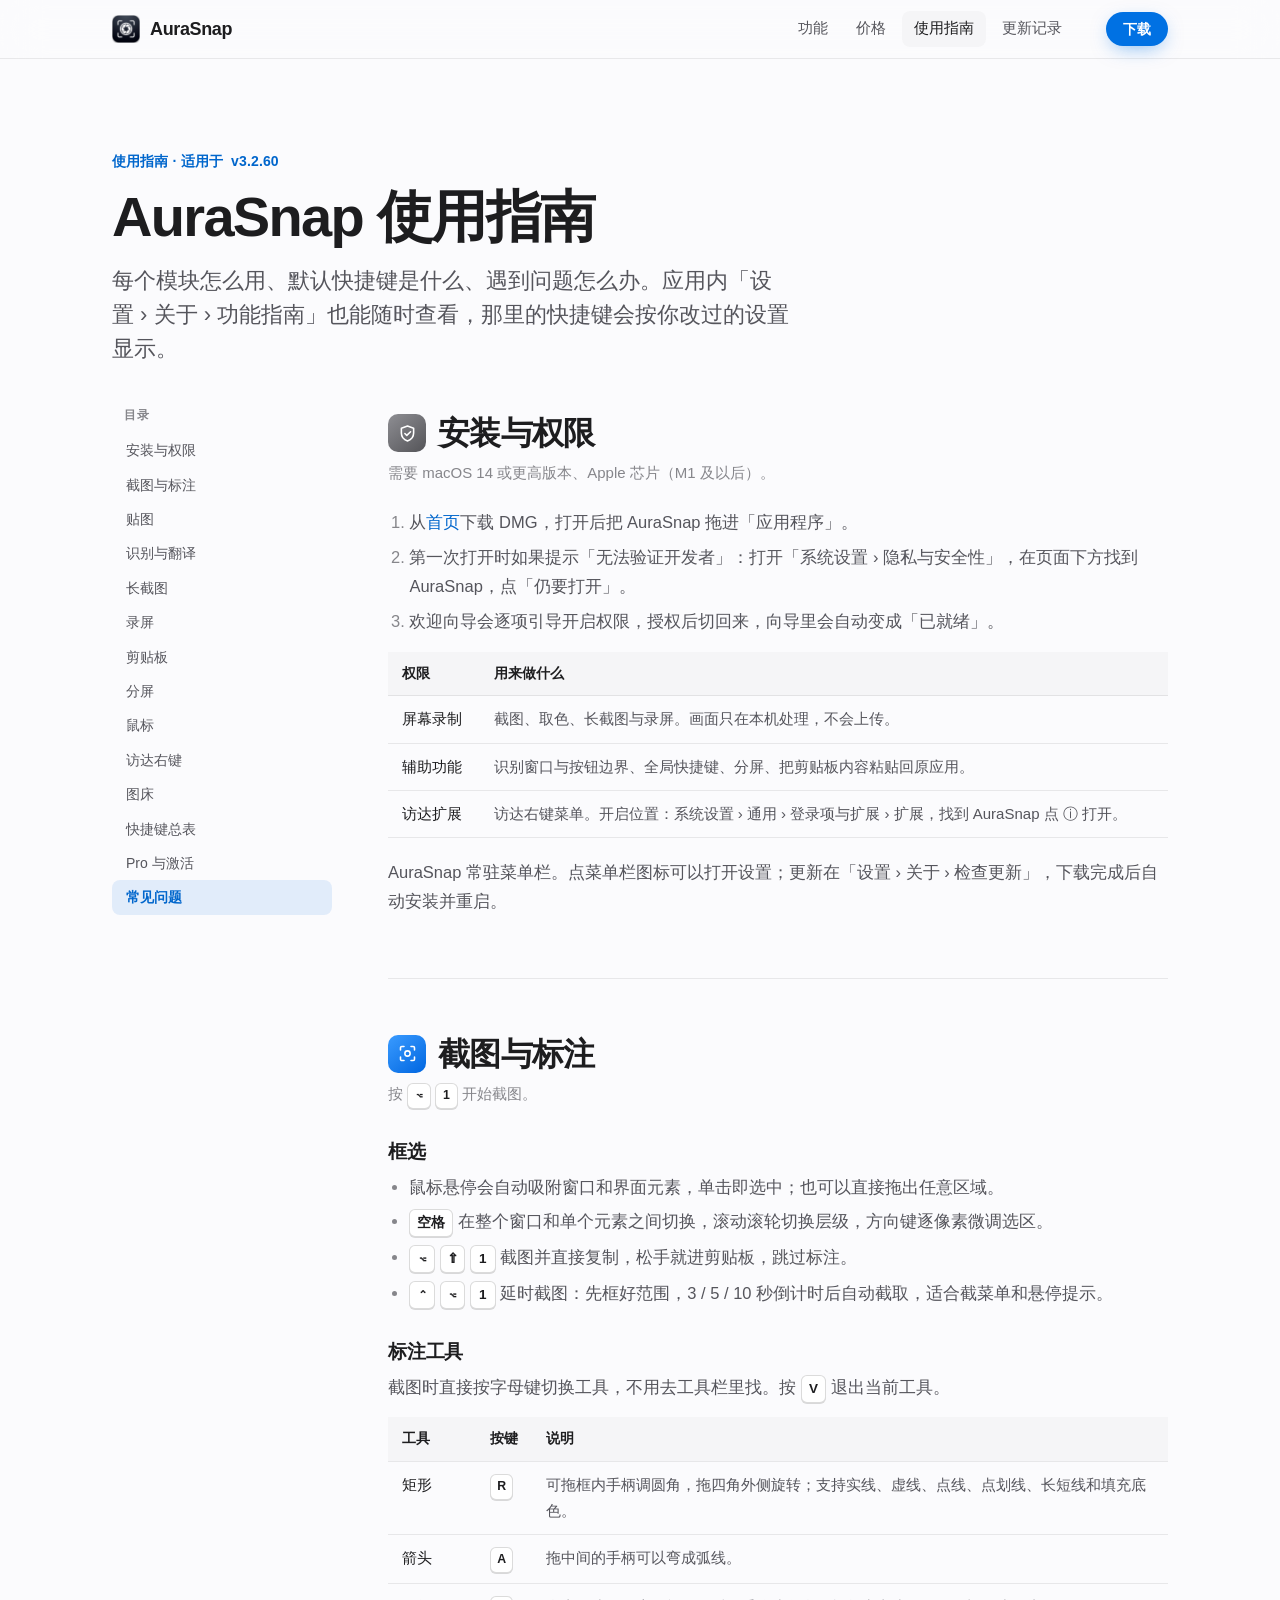
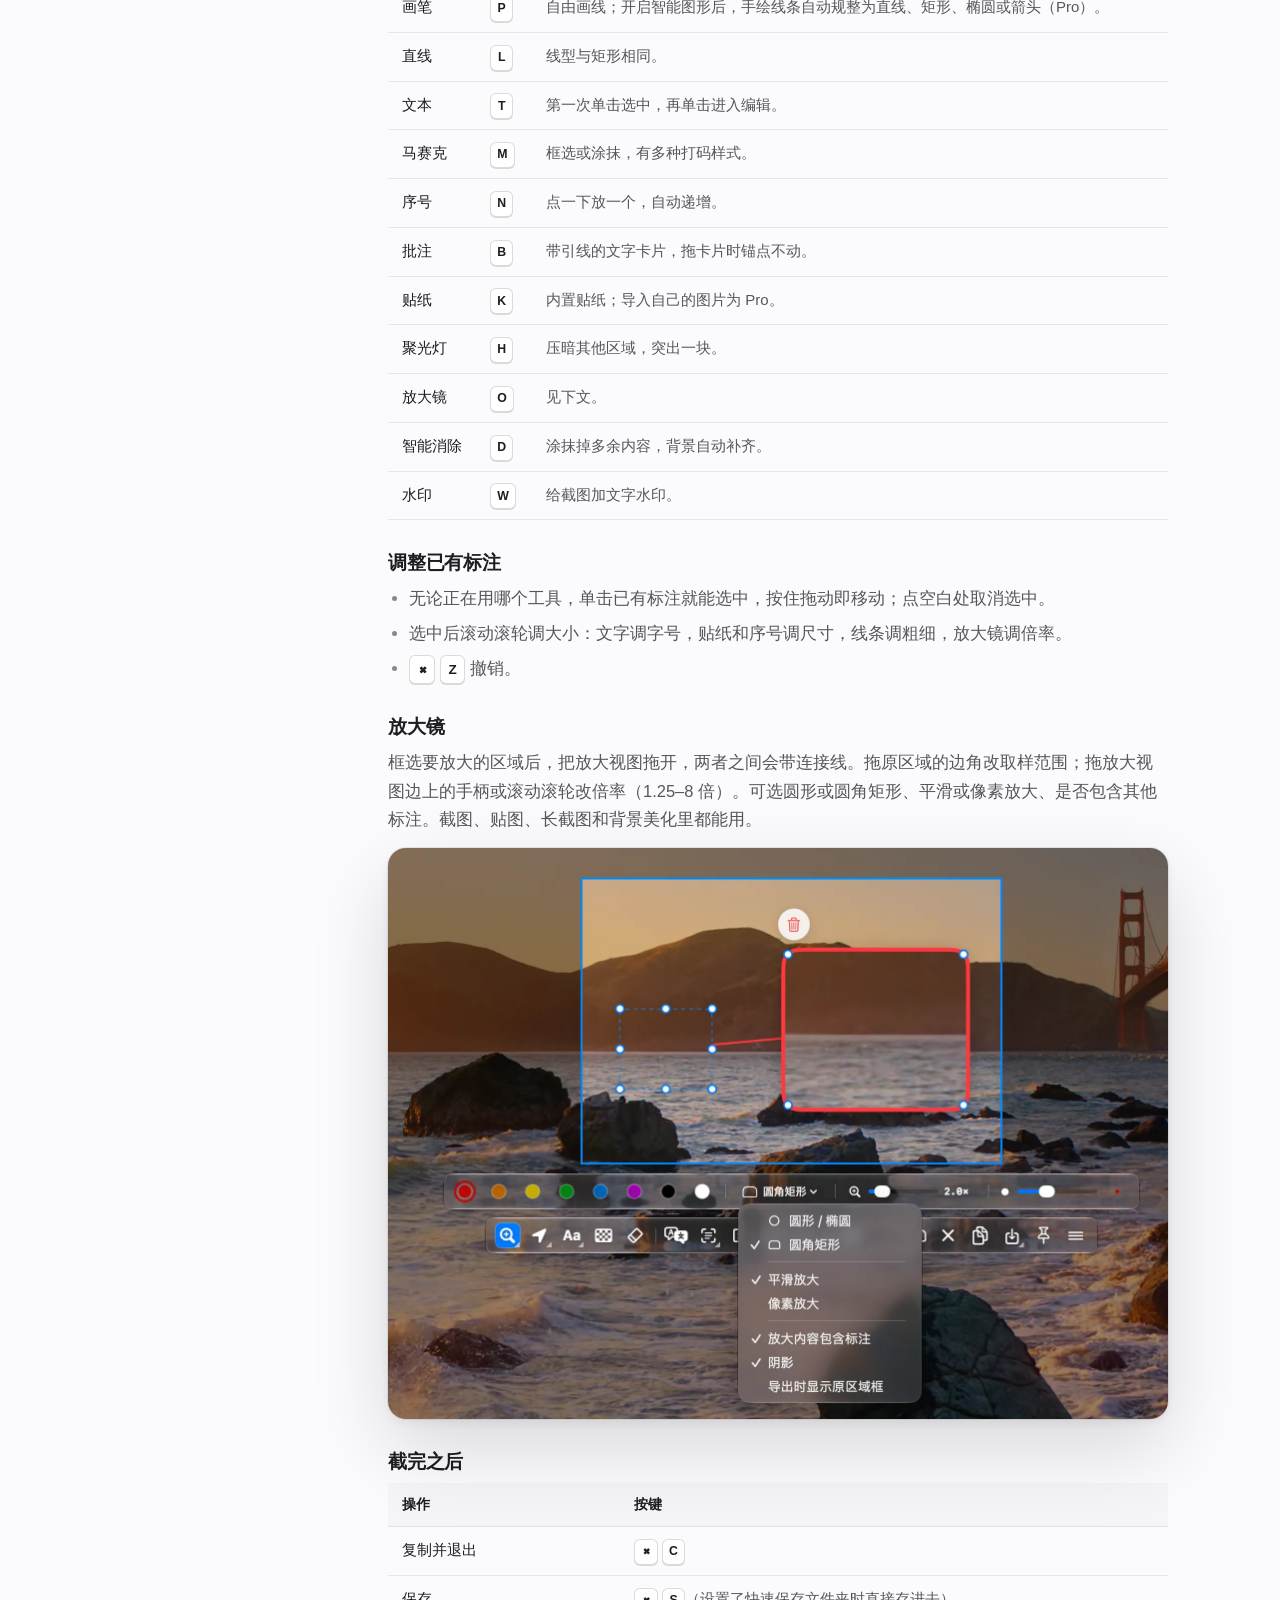
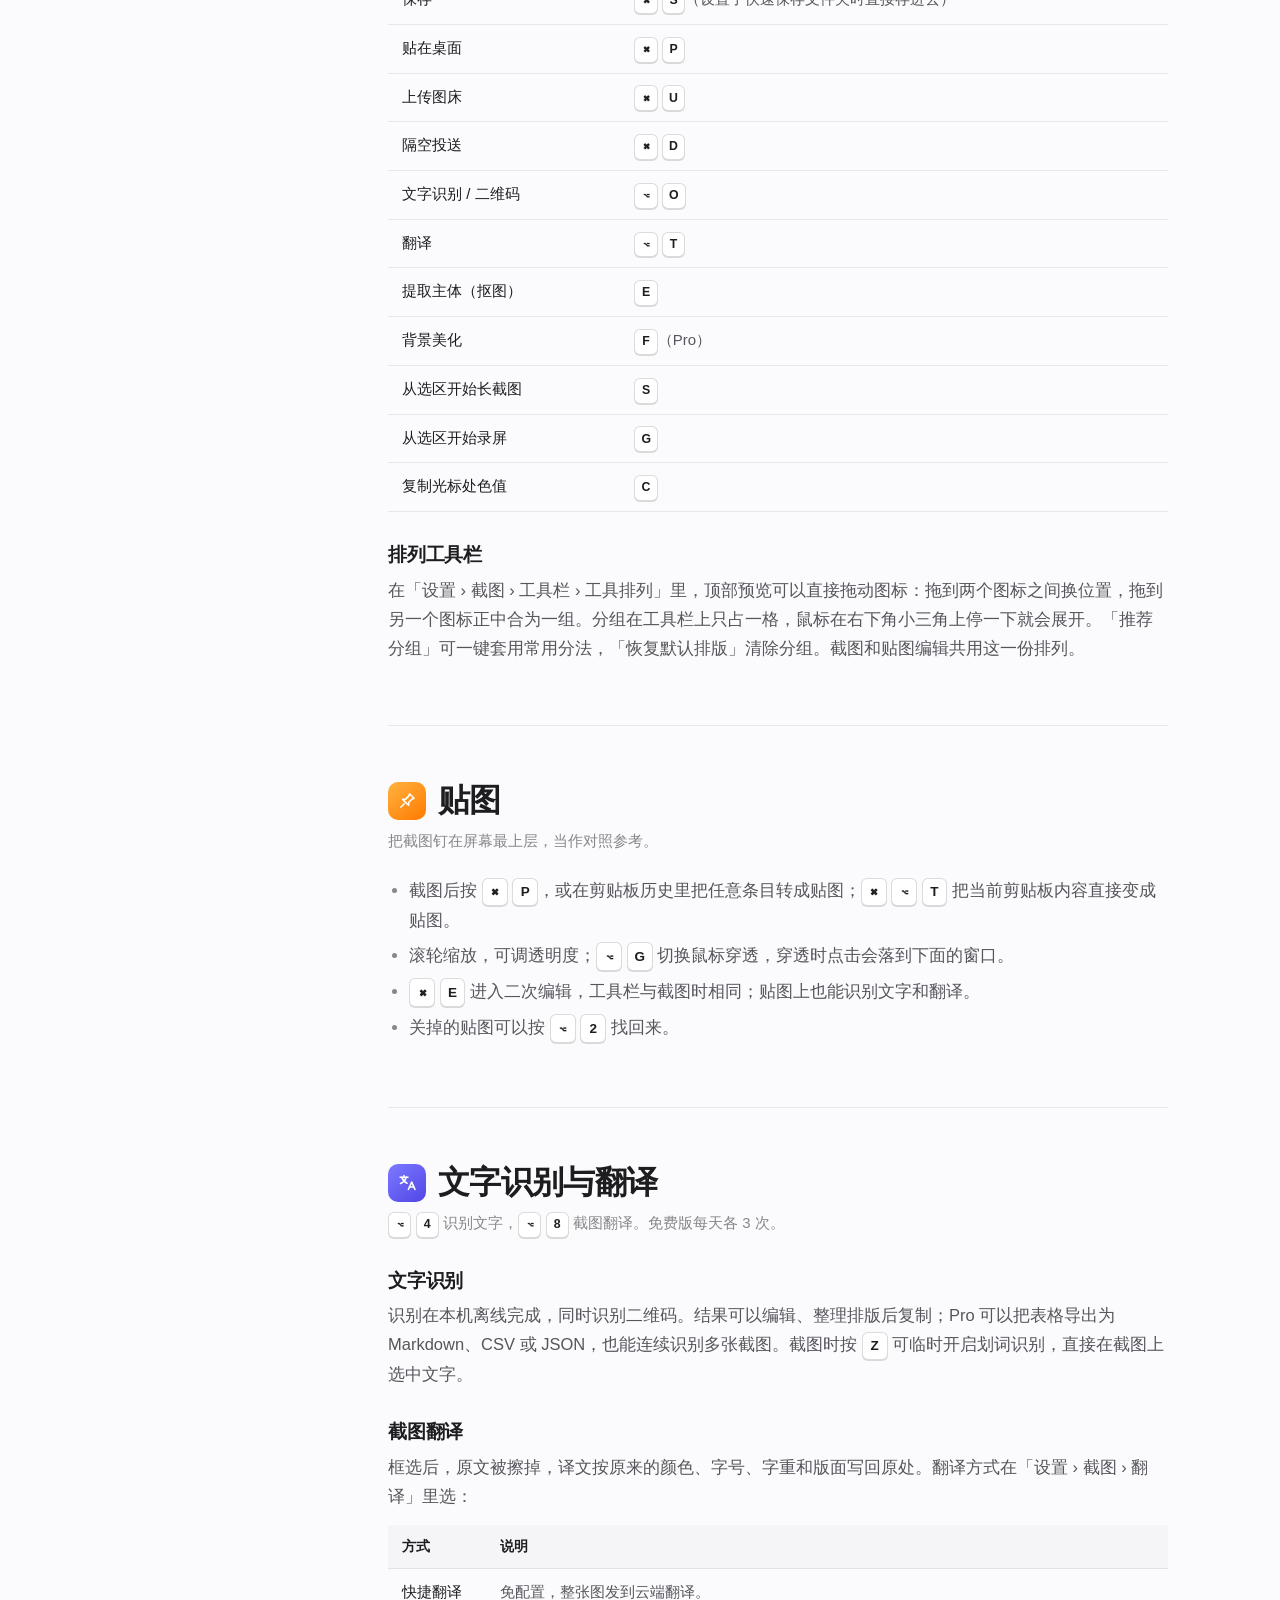
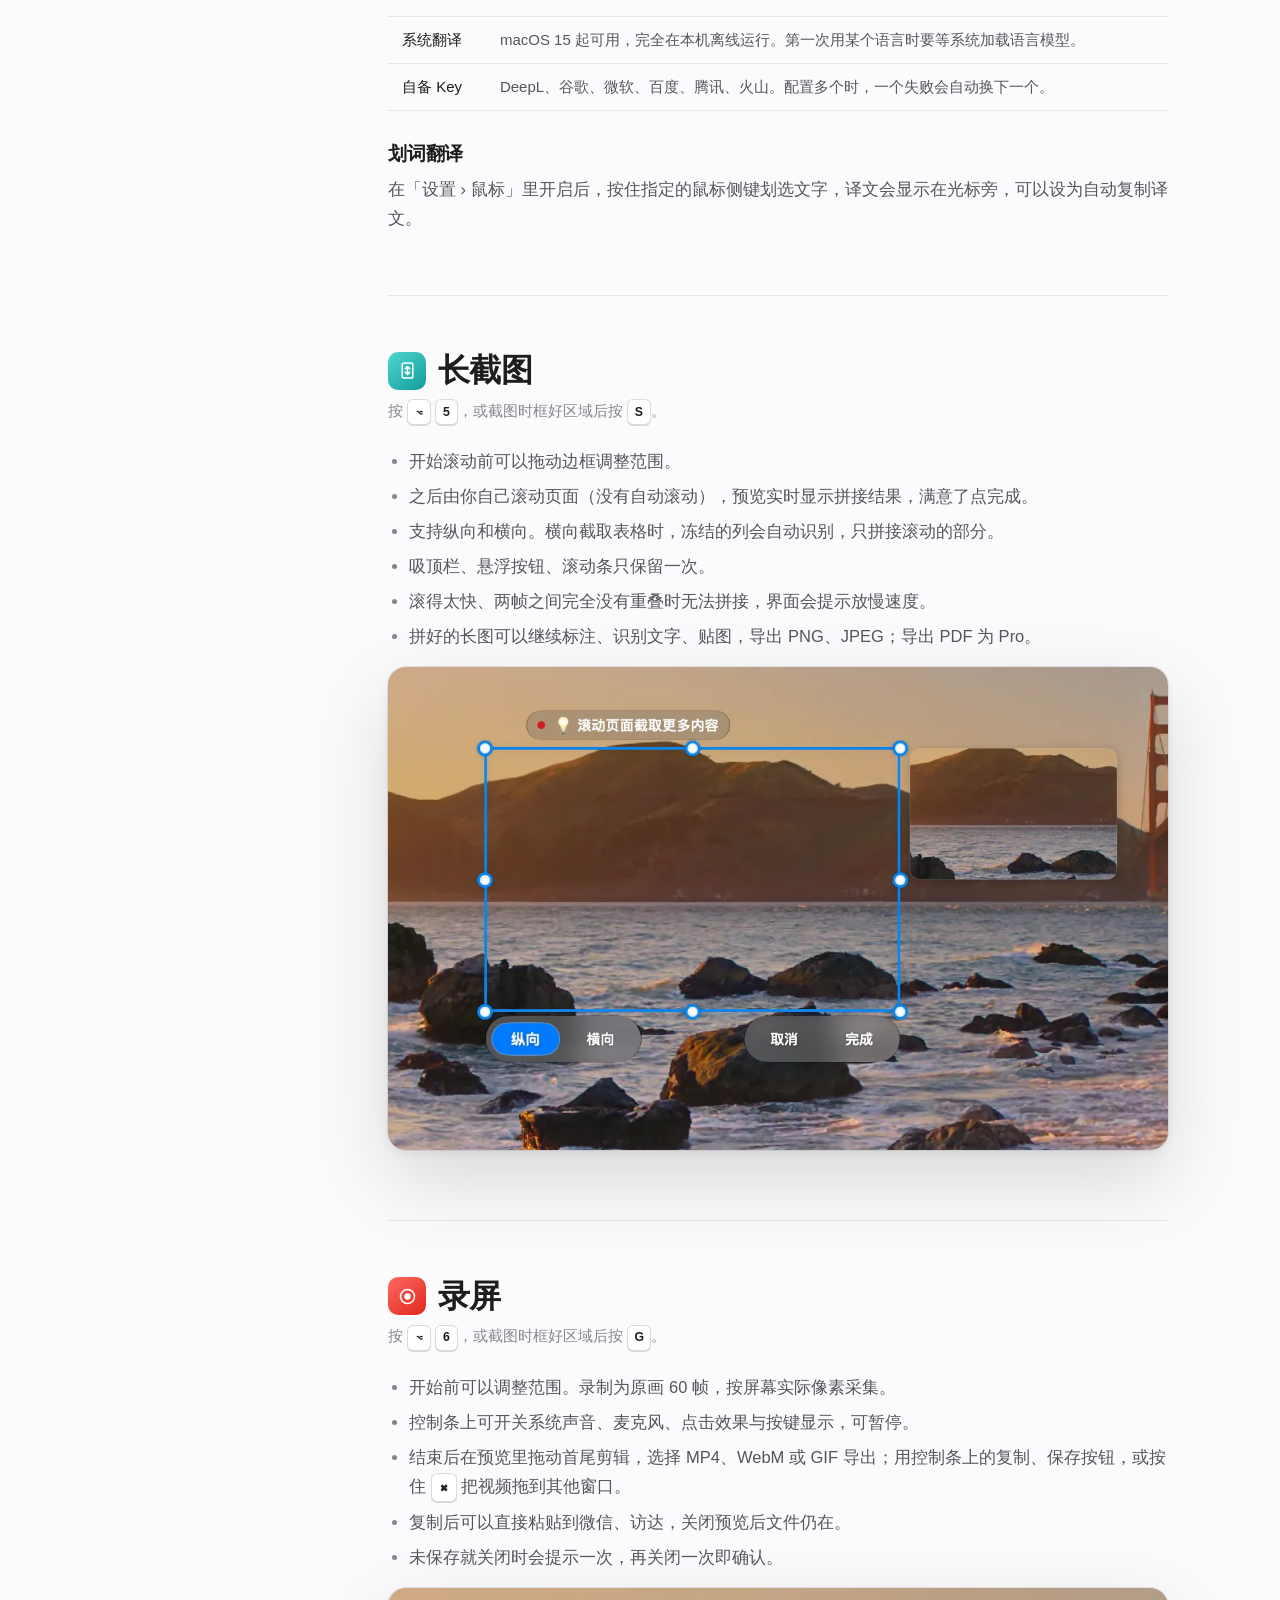
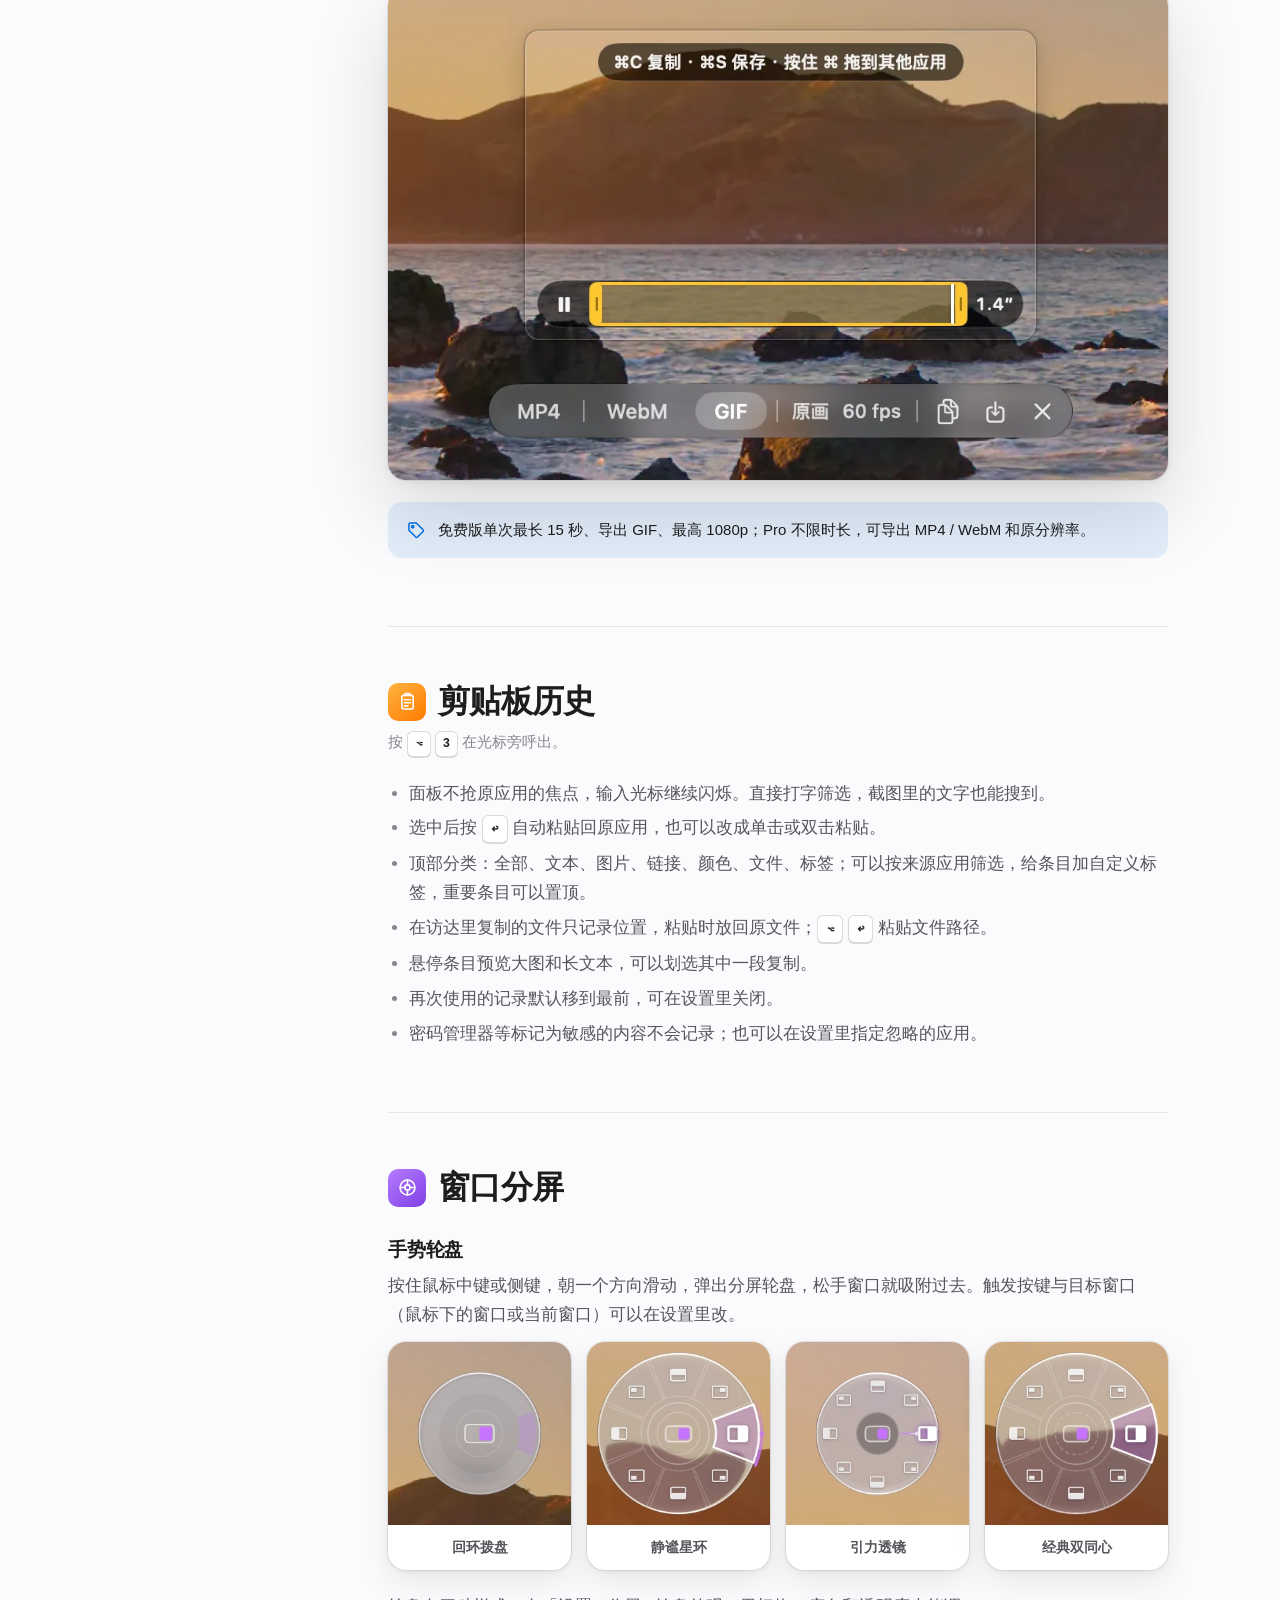
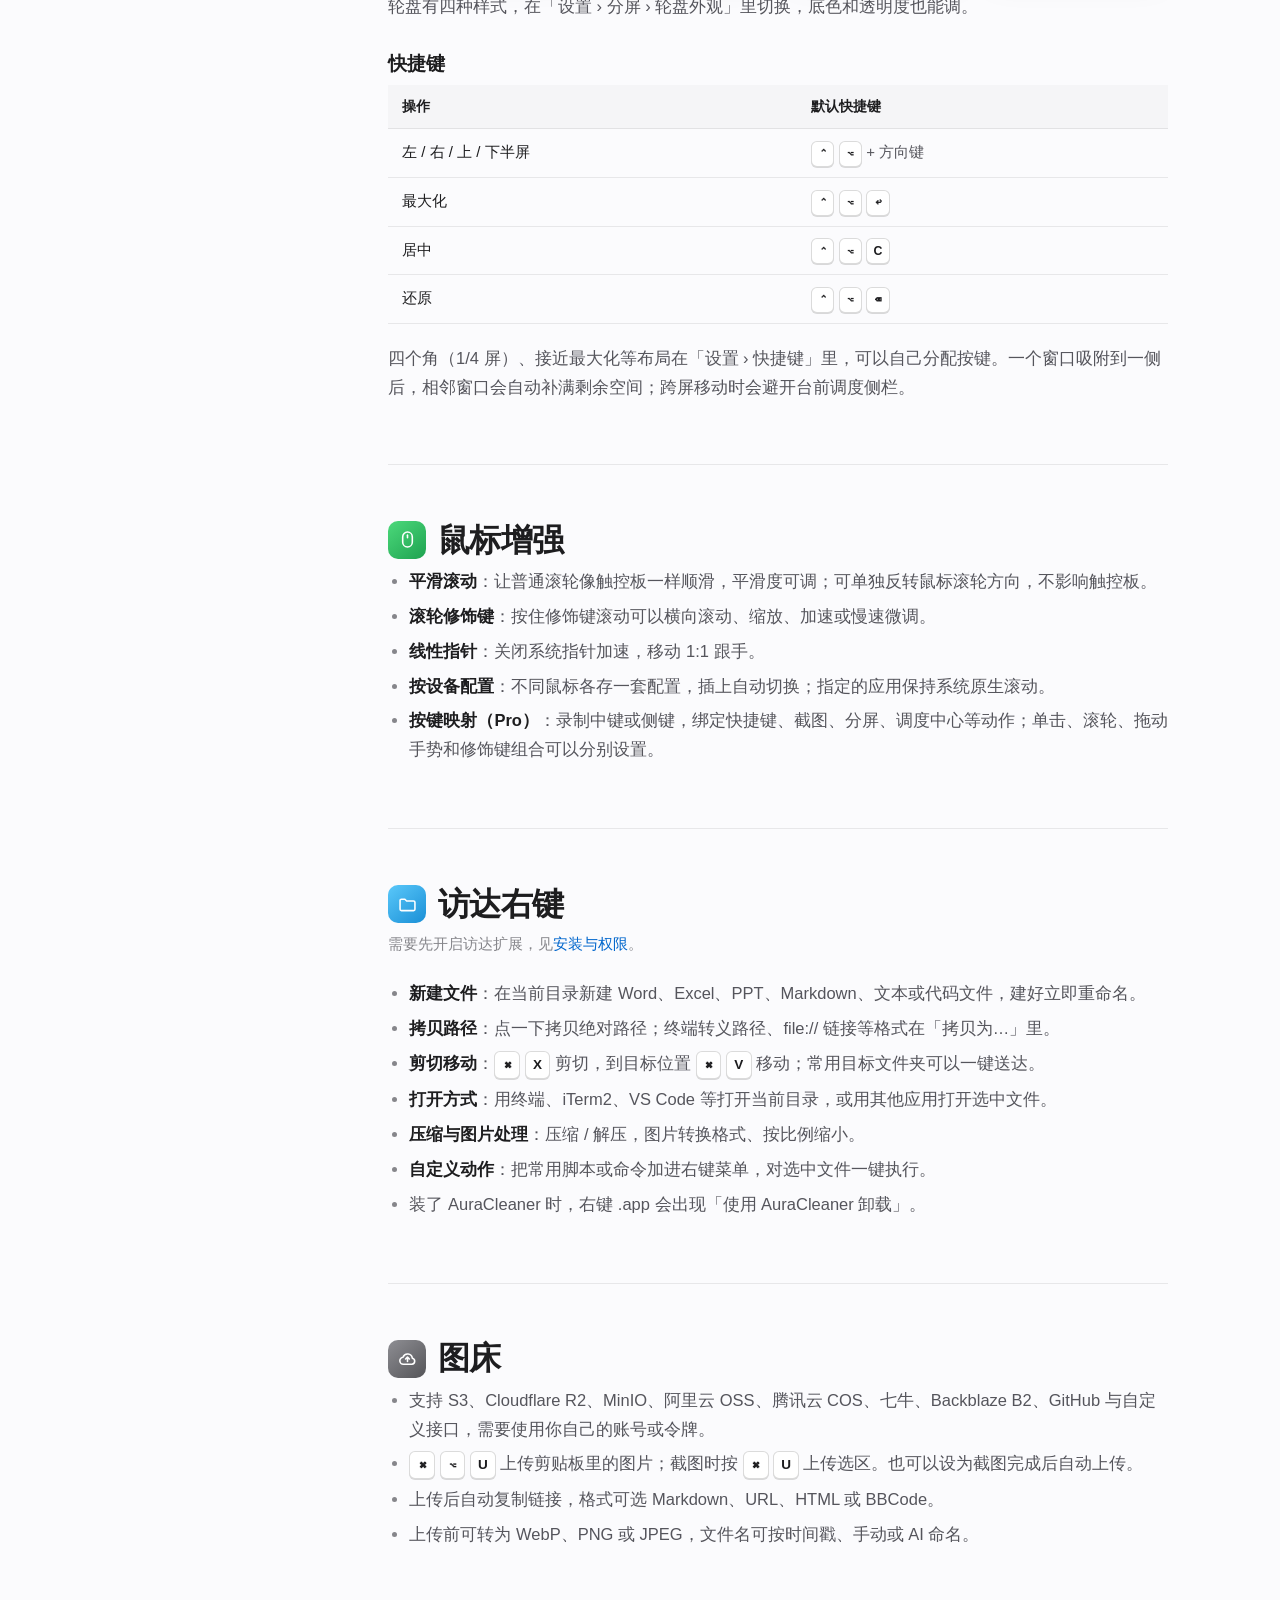
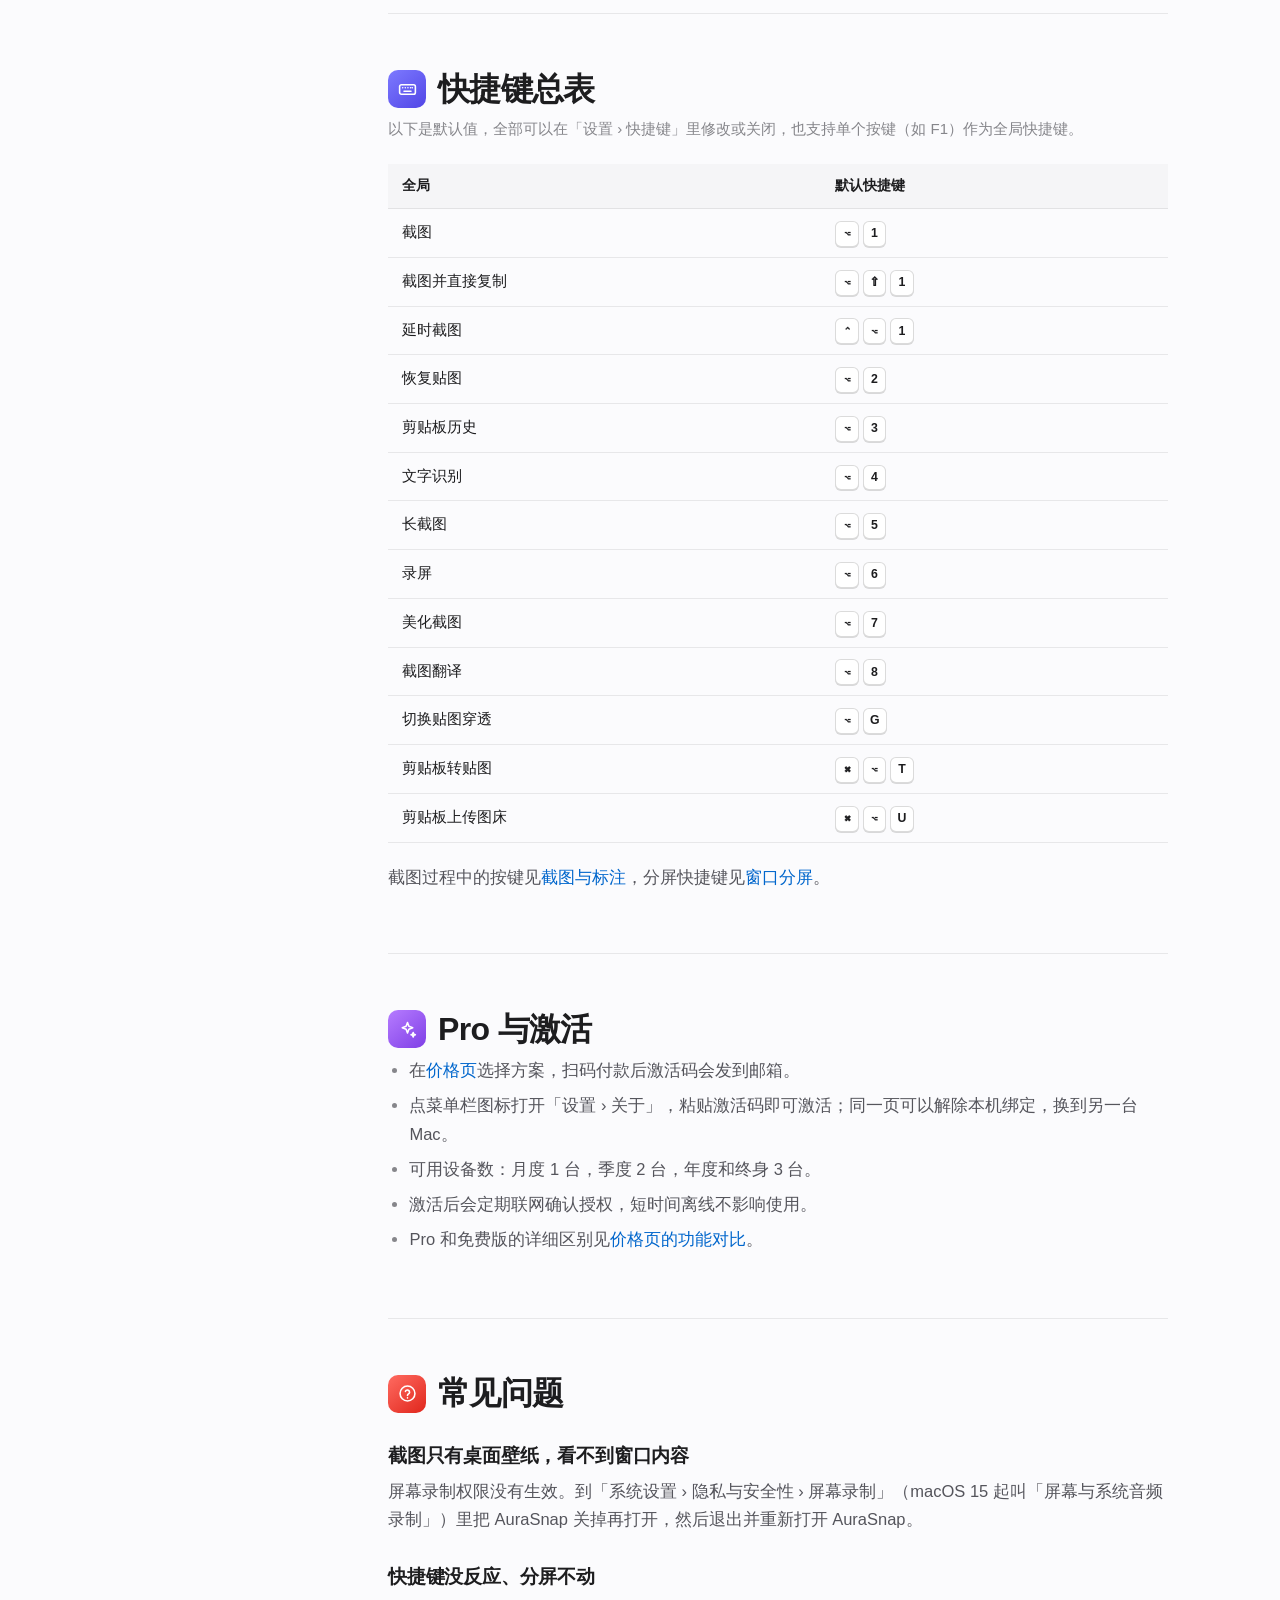
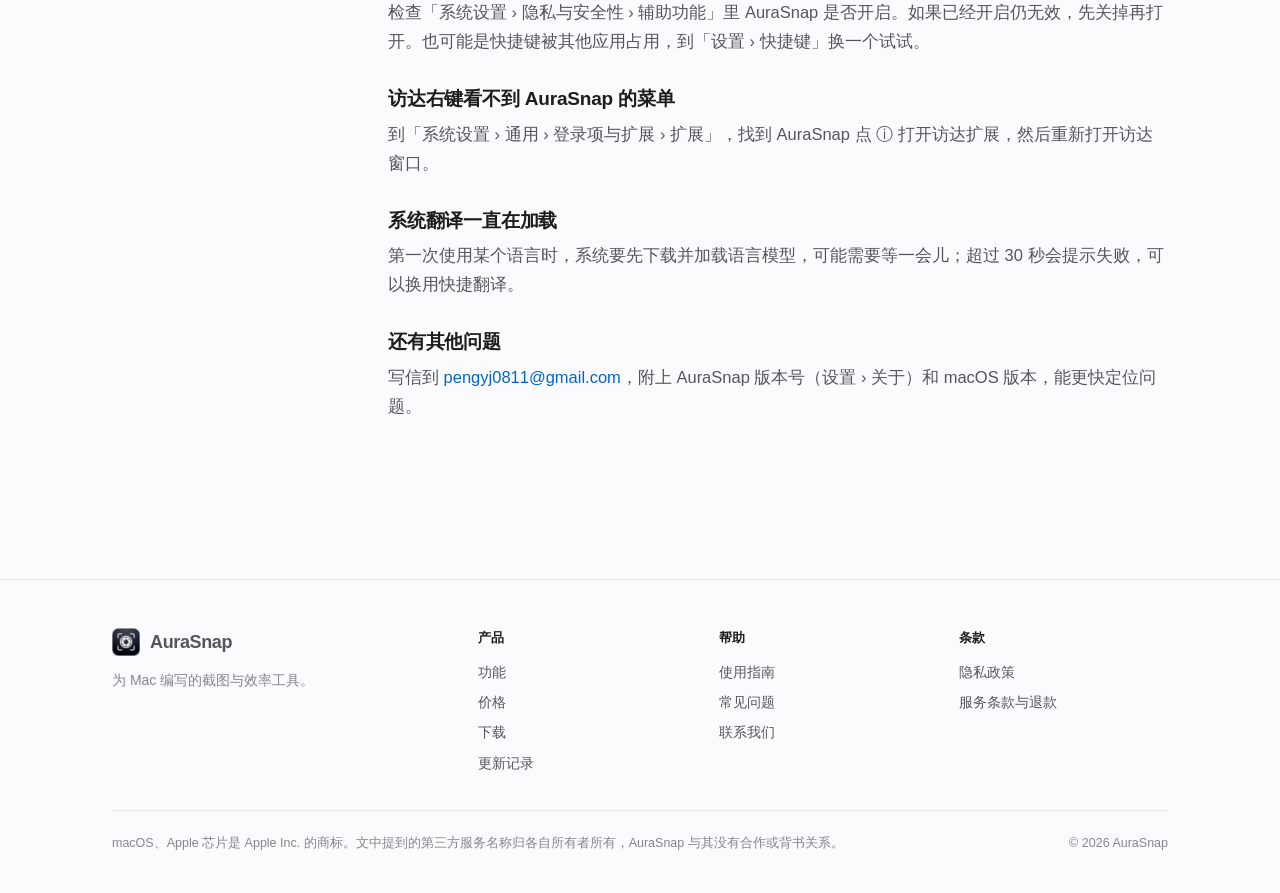
==== commit c7520178: "feat(website): 官网重做，内容同步到 v3.2.60，修复手机端排版 - 首页、价格、使用指南、隐私政策、服务条款全部重写，共用一套样式（系统字体，浅色 / 深色跟随系统，不再依赖 Go" ====
--- a/guide.html
+++ b/guide.html
@@ -1,1537 +1,342 @@
 <!DOCTYPE html>
-<html lang="zh-CN">
+<html lang="zh-CN" class="no-js">
 <head>
-    <meta charset="UTF-8">
-    <meta name="viewport" content="width=device-width, initial-scale=1.0">
-    <title>AuraSnap 用户使用手册与功能指南</title>
-    <meta name="description" content="AuraSnap 官方用户手册：涵盖屏幕截图、屏幕贴图、剪贴板转贴图、区域录屏、滚动截长图、独立 OCR 文字识别与排版清洗、矢量标注、图像抠图、AI 视觉解析及快捷键配置。">
-    <meta name="keywords" content="AuraSnap 使用手册, macOS 截图教程, OCR 文本清洗, 空间几何排版, 贴图穿透, 录屏外发, 快捷键指南">
-    
-    <!-- Google Search Console 站点验证 -->
-    <meta name="google-site-verification" content="6imrNBbtHpXlvs_eJxVL0ueiRYzWSX-zMwA5sKnrR0o" />
-
-    <!-- SEO & Canonical -->
-    <link rel="canonical" href="https://aurasnap.dpdns.org/guide.html">
-    <meta name="robots" content="index, follow">
-    <meta property="og:type" content="article">
-    <meta property="og:title" content="AuraSnap 用户使用手册与功能指南">
-    <meta property="og:description" content="AuraSnap 官方使用手册：涵盖屏幕截图、屏幕贴图、剪贴板转贴图、区域录屏、滚动截长图、独立 OCR 文字识别、空间几何排版、文本清洗套件与快捷键速查。">
-    <meta property="og:url" content="https://aurasnap.dpdns.org/guide.html">
-    <meta property="og:site_name" content="AuraSnap Documentation">
-    <meta name="twitter:card" content="summary_large_image">
-    <meta name="twitter:title" content="AuraSnap 用户使用手册">
-    <meta name="twitter:description" content="涵盖 15 大核心功能模块、35+ 快捷键与高频交互手势全览。">
-
-    <!-- Favicon & Icons -->
-    <link rel="icon" type="image/png" sizes="32x32" href="favicon.png?v=3.1.16">
-    <link rel="icon" type="image/png" sizes="64x64" href="favicon-64.png?v=3.1.16">
-    <link rel="apple-touch-icon" sizes="180x180" href="apple-touch-icon.png?v=3.1.16">
-    <link rel="shortcut icon" href="favicon.ico?v=3.1.16">
-
-    <!-- Schema.org TechArticle 结构化数据 -->
-    <script type="application/ld+json">
-    {
-      "@context": "https://schema.org",
-      "@type": "TechArticle",
-      "headline": "AuraSnap 完整功能与用户使用手册",
-      "description": "AuraSnap macOS 截图、全盘清理与卸载、径向分屏、鼠标增强、图床与访达右键功能指南、快捷键与交互手势详解。",
-      "author": {
-        "@type": "Person",
-        "name": "Dochi",
-        "url": "https://dochi.dpdns.org"
-      },
-      "publisher": {
-        "@type": "Organization",
-        "name": "AuraSnap",
-        "url": "https://aurasnap.dpdns.org"
-      }
-    }
-    </script>
-
-    <!-- 样式引入 -->
-    <link rel="preconnect" href="https://fonts.googleapis.com">
-    <link rel="preconnect" href="https://fonts.gstatic.com" crossorigin>
-    <link rel="stylesheet" href="style.css?v=3.1.16">
-    <link rel="stylesheet" href="guide.css?v=3.1.16">
+  <meta charset="UTF-8">
+  <meta name="viewport" content="width=device-width, initial-scale=1, viewport-fit=cover">
+  <title>使用指南 · AuraSnap</title>
+  <meta name="description" content="AuraSnap 使用指南：安装与权限、截图与标注、贴图、文字识别与翻译、长截图、录屏、剪贴板、分屏、鼠标、访达右键、图床与全部快捷键。">
+  <link rel="canonical" href="https://aurasnapapp.com/guide">
+  <meta name="theme-color" content="#fbfbfd" media="(prefers-color-scheme: light)">
+  <meta name="theme-color" content="#000000" media="(prefers-color-scheme: dark)">
+  <meta property="og:type" content="article">
+  <meta property="og:site_name" content="AuraSnap">
+  <meta property="og:title" content="使用指南 · AuraSnap">
+  <meta property="og:url" content="https://aurasnapapp.com/guide">
+  <link rel="icon" type="image/png" sizes="32x32" href="/favicon.png">
+  <link rel="icon" type="image/png" sizes="64x64" href="/favicon-64.png">
+  <link rel="apple-touch-icon" sizes="180x180" href="/apple-touch-icon.png">
+  <link rel="stylesheet" href="/assets/site.css?v=4.0.0">
 </head>
-<body class="docs-body">
-
-    <!-- 顶部固定毛玻璃导航栏 -->
-    <header class="docs-navbar">
-        <div class="docs-nav-inner">
-            <div class="docs-nav-left">
-                <button class="docs-sidebar-toggle" id="sidebarToggle" aria-label="切换目录">
-                    <svg width="18" height="18" viewBox="0 0 24 24" fill="none" stroke="currentColor" stroke-width="2"><line x1="3" y1="12" x2="21" y2="12"></line><line x1="3" y1="6" x2="21" y2="6"></line><line x1="3" y1="18" x2="21" y2="18"></line></svg>
-                </button>
-                <a href="index.html" class="docs-brand">
-                    <img src="logo.png?v=3.1.16" alt="AuraSnap" class="docs-brand-img">
-                    <span>AuraSnap</span>
-                    <span class="badge-ver badge-blue">v3.1.16</span>
-                </a>
-                <span class="docs-nav-divider"></span>
-                <span class="docs-nav-title">用户使用手册</span>
-            </div>
-
-            <!-- 即时搜索框 -->
-            <div class="docs-search-container">
-                <div class="docs-search-input-wrap">
-                    <svg class="docs-search-icon" width="15" height="15" viewBox="0 0 24 24" fill="none" stroke="currentColor" stroke-width="2.5"><circle cx="11" cy="11" r="8"></circle><line x1="21" y1="21" x2="16.65" y2="16.65"></line></svg>
-                    <input type="text" id="docsSearchInput" class="docs-search-input" placeholder="搜索功能、快捷键或参数..." autocomplete="off">
-                    <span class="docs-search-shortcut">⌘K</span>
-                </div>
-            </div>
-
-            <!-- 右侧快捷跳转 -->
-            <div class="docs-nav-right">
-                <a href="index.html" class="docs-nav-link-btn">
-                    <svg width="15" height="15" viewBox="0 0 24 24" fill="none" stroke="currentColor" stroke-width="2"><path d="M3 9l9-7 9 7v11a2 2 0 0 1-2 2H5a2 2 0 0 1-2-2z"></path><polyline points="9 22 9 12 15 12 15 22"></polyline></svg>
-                    <span>返回官网</span>
-                </a>
-                <a href="https://github.com/8wcznkmy6b-del/AuraSnap-PB" class="docs-nav-link-btn" target="_blank" rel="noopener" aria-label="GitHub">
-                    <svg width="16" height="16" viewBox="0 0 24 24" fill="currentColor"><path d="M12 0C5.37 0 0 5.37 0 12c0 5.31 3.435 9.795 8.205 11.385.6.105.825-.255.825-.57 0-.285-.015-1.23-.015-2.235-3.015.555-3.795-.735-4.035-1.41-.135-.345-.72-1.41-1.23-1.695-.42-.225-1.02-.78-.015-.795.945-.015 1.62.87 1.845 1.23 1.08 1.815 2.805 1.305 3.495.99.105-.78.42-1.305.765-1.605-2.67-.3-5.46-1.335-5.46-5.925 0-1.305.465-2.385 1.23-3.225-.12-.3-.54-1.53.12-3.18 0 0 1.005-.315 3.3 1.23.96-.27 1.98-.405 3-.405s2.04.135 3 .405c2.295-1.56 3.3-1.23 3.3-1.23.66 1.65.24 2.88.12 3.18.765.84 1.23 1.905 1.23 3.225 0 4.605-2.805 5.625-5.475 5.925.435.375.81 1.095.81 2.22 0 1.605-.015 2.895-.015 3.3 0 .315.225.69.825.57A12.02 12.02 0 0024 12c0-6.63-5.37-12-12-12z"/></svg>
-                    <span>GitHub</span>
-                </a>
-                <a href="https://github.com/8wcznkmy6b-del/AuraSnap-PB/releases" class="docs-nav-link-btn docs-nav-primary-btn" target="_blank" rel="noopener">
-                    <svg width="14" height="14" viewBox="0 0 24 24" fill="none" stroke="currentColor" stroke-width="2.5"><path d="M21 15v4a2 2 0 0 1-2 2H5a2 2 0 0 1-2-2v-4"></path><polyline points="7 10 12 15 17 10"></polyline><line x1="12" y1="15" x2="12" y2="3"></line></svg>
-                    <span>下载 DMG</span>
-                </a>
-            </div>
-        </div>
-    </header>
-
-    <!-- 两栏式主体容器 -->
-    <div class="docs-layout">
-        
-        <!-- 左侧目录导航 -->
-        <aside class="docs-sidebar" id="docsSidebar">
-            <div class="docs-sidebar-header">目录导航</div>
-            <ul class="docs-nav-tree">
-                <li class="docs-nav-item">
-                    <a href="#sec-1" class="docs-nav-link active">
-                        <span class="docs-nav-num">01</span>
-                        <span>屏幕截图与窗口探测</span>
-                    </a>
-                </li>
-                <li class="docs-nav-item">
-                    <a href="#sec-2" class="docs-nav-link">
-                        <span class="docs-nav-num">02</span>
-                        <span>背景美化 (Background Beautifier)</span>
-                    </a>
-                </li>
-                <li class="docs-nav-item">
-                    <a href="#sec-3" class="docs-nav-link">
-                        <span class="docs-nav-num">03</span>
-                        <span>智能内容擦除 (Content Eraser)</span>
-                    </a>
-                </li>
-                <li class="docs-nav-item">
-                    <a href="#sec-4" class="docs-nav-link">
-                        <span class="docs-nav-num">04</span>
-                        <span>屏幕贴图 (Pin Window)</span>
-                    </a>
-                </li>
-                <li class="docs-nav-item">
-                    <a href="#sec-5" class="docs-nav-link">
-                        <span class="docs-nav-num">05</span>
-                        <span>剪贴板内容转贴图</span>
-                    </a>
-                </li>
-                <li class="docs-nav-item">
-                    <a href="#sec-6" class="docs-nav-link">
-                        <span class="docs-nav-num">06</span>
-                        <span>区域录屏与动图导出</span>
-                    </a>
-                </li>
-                <li class="docs-nav-item">
-                    <a href="#sec-7" class="docs-nav-link">
-                        <span class="docs-nav-num">07</span>
-                        <span>滚动截长图 (Long Screenshot)</span>
-                    </a>
-                </li>
-                <li class="docs-nav-item">
-                    <a href="#sec-8" class="docs-nav-link">
-                        <span class="docs-nav-num">08</span>
-                        <span>OCR 文字识别与文本清洗</span>
-                    </a>
-                </li>
-                <li class="docs-nav-item">
-                    <a href="#sec-9" class="docs-nav-link">
-                        <span class="docs-nav-num">09</span>
-                        <span>标注工具、贴纸与智能图形</span>
-                    </a>
-                </li>
-                <li class="docs-nav-item">
-                    <a href="#sec-10" class="docs-nav-link">
-                        <span class="docs-nav-num">10</span>
-                        <span>防泄密平铺水印</span>
-                    </a>
-                </li>
-                <li class="docs-nav-item">
-                    <a href="#sec-11" class="docs-nav-link">
-                        <span class="docs-nav-num">11</span>
-                        <span>图像抠图与主体提取</span>
-                    </a>
-                </li>
-                <li class="docs-nav-item">
-                    <a href="#sec-12" class="docs-nav-link">
-                        <span class="docs-nav-num">12</span>
-                        <span>AI 视觉大模型集成</span>
-                    </a>
-                </li>
-                <li class="docs-nav-item">
-                    <a href="#sec-13" class="docs-nav-link">
-                        <span class="docs-nav-num">13</span>
-                        <span>外观与分模块独立主题</span>
-                    </a>
-                </li>
-                <li class="docs-nav-item">
-                    <a href="#sec-14" class="docs-nav-link">
-                        <span class="docs-nav-num">14</span>
-                        <span>工具栏与菜单栏深度定制</span>
-                    </a>
-                </li>
-                <li class="docs-nav-item">
-                    <a href="#sec-15" class="docs-nav-link">
-                        <span class="docs-nav-num">15</span>
-                        <span>全维度快捷键体系 (单键直达)</span>
-                    </a>
-                </li>
-                <li class="docs-nav-item">
-                    <a href="#sec-16" class="docs-nav-link">
-                        <span class="docs-nav-num">16</span>
-                        <span>历史记录与离线搜索</span>
-                    </a>
-                </li>
-                <li class="docs-nav-item">
-                    <a href="#sec-17" class="docs-nav-link">
-                        <span class="docs-nav-num">17</span>
-                        <span>快捷键与手势速查表</span>
-                    </a>
-                </li>
-                <li class="docs-nav-item">
-                    <a href="#sec-18" class="docs-nav-link">
-                        <span class="docs-nav-num">18</span>
-                        <span>原地截图翻译 (In-Place Translation)</span>
-                    </a>
-                </li>
-                <li class="docs-nav-item">
-                    <a href="#sec-19" class="docs-nav-link">
-                        <span class="docs-nav-num">19</span>
-                        <span>Pro 会员与免费配额</span>
-                    </a>
-                </li>
-                <li class="docs-nav-item">
-                    <a href="#sec-20" class="docs-nav-link">
-                        <span class="docs-nav-num">20</span>
-                        <span>径向分屏管理 (Window Manager)</span>
-                    </a>
-                </li>
-                <li class="docs-nav-item">
-                    <a href="#sec-21" class="docs-nav-link">
-                        <span class="docs-nav-num">21</span>
-                        <span>鼠标外设增强与 Profile (Mouse)</span>
-                    </a>
-                </li>
-                <li class="docs-nav-item">
-                    <a href="#sec-22" class="docs-nav-link">
-                        <span class="docs-nav-num">22</span>
-                        <span>原生图床与多云存储 (Image Hosting)</span>
-                    </a>
-                </li>
-                <li class="docs-nav-item">
-                    <a href="#sec-23" class="docs-nav-link">
-                        <span class="docs-nav-num">23</span>
-                        <span>访达超级右键扩展 (FinderSync)</span>
-                    </a>
-                </li>
-                <li class="docs-nav-item">
-                    <a href="#sec-24" class="docs-nav-link">
-                        <span class="docs-nav-num">24</span>
-                        <span>全局快捷键独立开关系统 (Shortcuts)</span>
-                    </a>
-                </li>
-                <li class="docs-nav-item">
-                    <a href="#sec-25" class="docs-nav-link">
-                        <span class="docs-nav-num">25</span>
-                        <span>系统清理与软件卸载 (Cleaner)</span>
-                    </a>
-                </li>
-                <li class="docs-nav-item">
-                    <a href="#sec-26" class="docs-nav-link">
-                        <span class="docs-nav-num">26</span>
-                        <span>智能剪贴板历史 (Clipboard)</span>
-                    </a>
-                </li>
-                <li class="docs-nav-item">
-                    <a href="#sec-27" class="docs-nav-link">
-                        <span class="docs-nav-num">27</span>
-                        <span>权限管理与修复向导 (Permissions)</span>
-                    </a>
-                </li>
-            </ul>
-        </aside>
-
-        <!-- 右侧正文区 -->
-        <main class="docs-content-container">
-            
-            <!-- 文档主标题区 -->
-            <header class="docs-hero-header">
-                <h1 class="docs-main-title">AuraSnap 用户使用手册</h1>
-                <p class="docs-subtitle-lead">
-                    本手册包含 AuraSnap 各项功能的使用说明、快捷键映射、文本与图像处理套件、偏好设置配置以及常用交互细节。
-                </p>
-                <div class="docs-stats-bar">
-                    <span class="docs-stat-chip">
-                        <svg width="14" height="14" viewBox="0 0 24 24" fill="none" stroke="currentColor" stroke-width="2"><circle cx="12" cy="12" r="10"></circle><polyline points="12 6 12 12 16 14"></polyline></svg>
-                        <span>适用版本：v3.1.16</span>
-                    </span>
-                    <span class="docs-stat-chip">
-                        <svg width="14" height="14" viewBox="0 0 24 24" fill="none" stroke="currentColor" stroke-width="2"><rect x="3" y="3" width="7" height="7"></rect><rect x="14" y="3" width="7" height="7"></rect><rect x="14" y="14" width="7" height="7"></rect><rect x="3" y="14" width="7" height="7"></rect></svg>
-                        <span>16 个功能模块</span>
-                    </span>
-                    <span class="docs-stat-chip">
-                        <svg width="14" height="14" viewBox="0 0 24 24" fill="none" stroke="currentColor" stroke-width="2"><polyline points="20 6 9 17 4 12"></polyline></svg>
-                        <span>35+ 快捷键与手势</span>
-                    </span>
-                    <span class="docs-stat-chip">
-                        <svg width="14" height="14" viewBox="0 0 24 24" fill="none" stroke="currentColor" stroke-width="2"><path d="M18 10h-1.26A8 8 0 1 0 9 20h9a5 5 0 0 0 0-10z"></path></svg>
-                        <span>macOS 13.0+ / Apple Silicon</span>
-                    </span>
-                </div>
-            </header>
-
-            <!-- 1. 屏幕截图与窗口/微观元素探测 -->
-            <section id="sec-1" class="docs-section">
-                <div class="docs-section-title">
-                    <span>1. 屏幕截图与窗口探测</span>
-                    <span class="badge-ver badge-core">截屏基础</span>
-                </div>
-
-                <h3 class="docs-subsection-title">1.1 快捷键触发与自适应调光</h3>
-                <ul class="docs-list">
-                    <li class="docs-list-item"><strong>唤起截图</strong>：默认快捷键为 <kbd>⌥</kbd> + <kbd>1</kbd>（<code>Option + 1</code>），可在偏好设置中重新录制。</li>
-                    <li class="docs-list-item"><strong>背景自适应明暗</strong>：按下快捷键后背景适度压暗以突出选区。当鼠标移动超过 3pt 时恢复屏幕原始亮度与色彩，拖拽生成选区后仅选区外保持暗色遮罩，确保框选与取色无色差。</li>
-                    <li class="docs-list-item"><strong>转场与防抖</strong>：采用统一转场度量（120ms），进出平滑淡入淡出；主线程加入防重入锁，避免高频连击导致重复创建窗口。</li>
-                </ul>
-
-                <h3 class="docs-subsection-title">1.2 窗口与 UI 控件吸附</h3>
-                <ul class="docs-list">
-                    <li class="docs-list-item"><strong>窗口自动吸附</strong>：鼠标悬停在应用上方时自动识别并高亮当前窗口边界。</li>
-                    <li class="docs-list-item"><strong>宏观与微观吸附切换 (<kbd>Space</kbd>)</strong>：
-                        <ul class="docs-sublist">
-                            <li class="docs-sublist-item"><strong>默认模式</strong>：吸附整个应用窗口。</li>
-                            <li class="docs-sublist-item"><strong>按下空格键</strong>：切换为吸附按钮、输入框、标签页等局部 UI 控件（基于系统辅助功能接口探测）。</li>
-                        </ul>
-                    </li>
-                    <li class="docs-list-item"><strong>层级穿梭</strong>：悬停时滑动鼠标滚轮，可在父容器与子控件层级树之间上下切换探测目标。</li>
-                </ul>
-
-                <h3 class="docs-subsection-title">1.3 取色器与放大镜</h3>
-                <ul class="docs-list">
-                    <li class="docs-list-item"><strong>差分十字标尺</strong>：十字线采用底片反色差分效果，在明暗背景下均清晰可见。</li>
-                    <li class="docs-list-item"><strong>21×21 像素放大镜</strong>：显示中心十字准星与当前光标处精确像素色值。</li>
-                    <li class="docs-list-item"><strong>复制色值</strong>：按 <kbd>C</kbd> 键将当前像素的 HEX 与 RGB 色值复制到剪贴板。</li>
-                    <li class="docs-list-item"><strong>像素微调</strong>：按方向键 <kbd>↑</kbd> <kbd>↓</kbd> <kbd>←</kbd> <kbd>→</kbd> 以 1px 步进微调准星位置。</li>
-                </ul>
-            </section>
-
-            <!-- 2. 独立背景美化工作台 (Background Beautifier) -->
-            <section id="sec-2" class="docs-section">
-                <div class="docs-section-title">
-                    <span>2. 背景美化工作台 (Background Beautifier)</span>
-                    <span class="badge-ver badge-emerald">美化工具</span>
-                </div>
-
-                <h3 class="docs-subsection-title">2.1 极速独立唤醒与多模式切换</h3>
-                <ul class="docs-list">
-                    <li class="docs-list-item"><strong>快捷呼出 (<kbd>F</kbd> / <kbd>⌥</kbd>+<kbd>7</kbd>)</strong>：截图框选后按下 <kbd>F</kbd> 键或全局快捷键 <kbd>⌥</kbd> + <kbd>7</kbd>，即刻呼出独立背景美化窗口。</li>
-                    <li class="docs-list-item"><strong>多模式无缝切换</strong>：美化预设模式与标注涂鸦模式自由切换，支持自适应布局与图层管理。</li>
-                    <li class="docs-list-item"><strong>精美壁纸与色板浏览</strong>：底部壁纸与调色板支持触控板滑动与鼠标滚轮流畅浏览。</li>
-                </ul>
-
-                <h3 class="docs-subsection-title">2.2 高清系统壁纸与智能萃取色板</h3>
-                <ul class="docs-list">
-                    <li class="docs-list-item"><strong>当前桌面壁纸一键铺底</strong>：一键提取当前屏幕桌面壁纸作为背景，内置多款官方高清壁纸，切换流畅不模糊。</li>
-                    <li class="docs-list-item"><strong>智能主色提取</strong>：自动分析截图提炼专属调和色，提供莫兰迪色系、极简灰阶与多款精美调色板。</li>
-                    <li class="docs-list-item"><strong>立体浮空光影与自适应边距</strong>：自然逼真的阴影质感与自适应留白边距，导出清晰无裁剪，让截图更具层次感。</li>
-                    <li class="docs-list-item"><strong>标注无缝同步与随时返回</strong>：在美化过程中绘制的涂鸦、箭头与文字，点击「返回截图」即可完整保留并继续编辑。</li>
-                </ul>
-            </section>
-
-            <!-- 3. 智能内容擦除 (Content Eraser) -->
-            <section id="sec-3" class="docs-section">
-                <div class="docs-section-title">
-                    <span>3. 智能内容擦除 (Content Eraser)</span>
-                    <span class="badge-ver badge-purple">擦除工具</span>
-                </div>
-
-                <h3 class="docs-subsection-title">3.1 自然融合消除</h3>
-                <ul class="docs-list">
-                    <li class="docs-list-item"><strong>自然去字不留痕</strong>：精准消除深色文字与微小噪点，浅色或纯色背景擦除后干净透亮。</li>
-                    <li class="docs-list-item"><strong>自适应纹理补全</strong>：面对复杂背景或微质感桌面，自动匹配周边纯净区域进行自然融合填补。</li>
-                    <li class="docs-list-item"><strong>柔和边缘自然过渡</strong>：消除区域与周围背景平滑过渡，杜绝生硬边缘，告别“贴膏药”感。</li>
-                </ul>
-
-                <h3 class="docs-subsection-title">3.2 快捷操作与多模态选区</h3>
-                <ul class="docs-list">
-                    <li class="docs-list-item"><strong>单键直达 (<kbd>D</kbd>)</strong>：点击工具栏橡皮擦按钮或按 <kbd>D</kbd> 键。</li>
-                    <li class="docs-list-item"><strong>三种形态选区</strong>：支持 ▭ 矩形框选（默认）、⭘ 自由套索圈选 与 ✎ 画笔涂抹，松手立即消除画面。</li>
-                    <li class="docs-list-item"><strong>秒级撤销</strong>：按 <kbd>⌘</kbd> + <kbd>Z</kbd> 极速单步撤销擦除操作。</li>
-                </ul>
-            </section>
-
-            <!-- 4. 屏幕贴图与深度交互 (Pin Window) -->
-            <section id="sec-4" class="docs-section">
-                <div class="docs-section-title">
-                    <span>4. 屏幕贴图 (Pin Window)</span>
-                    <span class="badge-ver badge-sky">贴图交互</span>
-                </div>
-
-                <h3 class="docs-subsection-title">4.1 基础操作与生命周期</h3>
-                <ul class="docs-list">
-                    <li class="docs-list-item"><strong>固定为贴图</strong>：选区完成后点击工具栏【贴图】按钮或按快捷键 <kbd>⌘</kbd> + <kbd>P</kbd>，窗口以浮动级别置顶显示。</li>
-                    <li class="docs-list-item"><strong>双击关闭</strong>：双击贴图空白处即可关闭当前贴图。</li>
-                    <li class="docs-list-item"><strong>中键重置</strong>：鼠标中键单击贴图，恢复 100% 原始缩放比例与不透明度。</li>
-                    <li class="docs-list-item"><strong>多贴图并发</strong>：支持同时固定多张贴图，每张贴图独立记忆缩放大小与位置。</li>
-                </ul>
-
-                <h3 class="docs-subsection-title">4.2 拖拽外发与高级交互</h3>
-                <div class="docs-callout docs-callout-info">
-                    <span class="docs-callout-icon">📌</span>
-                    <div class="docs-callout-content">
-                        <strong>按住 Command 键直接拖拽外发</strong>
-                        在贴图上<strong>按住 <kbd>⌘</kbd> 键并拖拽</strong>，可直接将图片拖入微信、钉钉、飞书、Slack、邮件等聊天输入框发送，或直接拖入访达文件夹保存为 PNG 文件。
-                    </div>
-                </div>
-
-                <ul class="docs-list">
-                    <li class="docs-list-item"><strong>缩放与精度保持</strong>：支持触控板双指捏合或滚轮无级缩放（0.3x ~ 10x），内部使用浮点坐标追踪，避免缩放过程中的像素累计漂移。</li>
-                    <li class="docs-list-item"><strong>透明度调节</strong>：按住 <kbd>⌥</kbd> + 滚动滚轮，可在 10% ~ 100% 之间调节透明度。</li>
-                    <li class="docs-list-item"><strong>鼠标穿透模式 (Ghost Mode)</strong>：
-                        <ul class="docs-sublist">
-                            <li class="docs-sublist-item">右键菜单或快捷键 <kbd>⌥</kbd> + <kbd>G</kbd> 开启穿透模式后，鼠标点击将直接穿透贴图操作底层网页或代码。</li>
-                            <li class="docs-sublist-item">穿透状态下长按 <kbd>⌥</kbd> 键可临时接管贴图进行拖动与调整。</li>
-                        </ul>
-                    </li>
-                    <li class="docs-list-item"><strong>全域快捷键响应</strong>：贴图激活时支持 <kbd>⌘</kbd> + <kbd>C</kbd>（复制）、<kbd>⌘</kbd> + <kbd>S</kbd>（保存）、<kbd>⌘</kbd> + <kbd>P</kbd>（再转贴图）、<kbd>Esc</kbd>（关闭）。</li>
-                    <li class="docs-list-item"><strong>非破坏性二次标注</strong>：贴图自带悬浮工具栏，可随时追加画笔、矩形、马赛克等标注，支持 <kbd>⌘</kbd> + <kbd>Z</kbd> 撤销。</li>
-                    <li class="docs-list-item"><strong>误关恢复 (<kbd>⌥</kbd> + <kbd>2</kbd>)</strong>：贴图关闭时暂存于磁盘缓存，按 <kbd>⌥</kbd> + <kbd>2</kbd> 可按后进先出顺序依次恢复已关闭的贴图。</li>
-                </ul>
-            </section>
-
-            <!-- 5. 剪贴板图文/代码极速转贴图 (Text/Image-to-Pin) -->
-            <section id="sec-5" class="docs-section">
-                <div class="docs-section-title">
-                    <span>5. 剪贴板内容转贴图 (Text/Image-to-Pin)</span>
-                    <span class="badge-ver badge-blue">剪贴板直出</span>
-                </div>
-
-                <h3 class="docs-subsection-title">5.1 一键生成贴图 (<kbd>⌘</kbd> + <kbd>⌥</kbd> + <kbd>T</kbd>)</h3>
-                <p class="docs-paragraph">
-                    复制任意文本、代码、JSON 或外部图片后，按快捷键 <kbd>⌘</kbd> + <kbd>⌥</kbd> + <kbd>T</kbd> 即可直接在当前屏幕中央生成浮动贴图，省去保存或手动截图步骤。
-                </p>
-                <ul class="docs-list">
-                    <li class="docs-list-item"><strong>文本/代码贴图</strong>：自动采用毛玻璃背景与等宽排版展示文本内容。</li>
-                    <li class="docs-list-item"><strong>外部图片贴图</strong>：自动裁切边缘透明留白（Alpha Trimming），并根据屏幕尺寸自动缩放居中。</li>
-                    <li class="docs-list-item"><strong>空白处穿透拖拽</strong>：文本贴图在行间或空白区域点击可直接拖拽移动，文字区域保留高亮划选能力。</li>
-                    <li class="docs-list-item"><strong>文本截断保护</strong>：对超长文本（上万像素）提供底部渐变截断保护，确保性能平稳。</li>
-                </ul>
-            </section>
-
-            <!-- 6. 区域录屏与多格式视频/动图导出 -->
-            <section id="sec-6" class="docs-section">
-                <div class="docs-section-title">
-                    <span>6. 区域录屏与动图导出</span>
-                    <span class="badge-ver badge-emerald">录屏导出</span>
-                </div>
-
-                <h3 class="docs-subsection-title">6.1 导出格式支持</h3>
-                <div class="docs-card-grid">
-                    <div class="docs-card">
-                        <div class="docs-card-title">MP4 视频</div>
-                        <div class="docs-card-desc">基于 Apple 原生硬件加速编码，色彩保真度高，适合较长时长的操作演示与归档。</div>
-                    </div>
-                    <div class="docs-card">
-                        <div class="docs-card-title">GIF 动图</div>
-                        <div class="docs-card-desc">内置动态调色板量化算法，减少色彩断层，适合聊天工具快速分享与短演示。</div>
-                    </div>
-                    <div class="docs-card">
-                        <div class="docs-card-title">WebM 格式</div>
-                        <div class="docs-card-desc">采用 VP9 编码，在保持高清画质的同时显著缩减文件体积。</div>
-                    </div>
-                </div>
-
-                <h3 class="docs-subsection-title">6.2 预览与拖拽外发</h3>
-                <ul class="docs-list">
-                    <li class="docs-list-item"><strong>录完即览</strong>：录制完成后弹出循环播放预览面板。</li>
-                    <li class="docs-list-item"><strong>按住 <kbd>⌘</kbd> 拖拽分享</strong>：在播放器内按住 <kbd>⌘</kbd> 拖拽，可直接将视频或 GIF 拖入聊天软件发送，或拖至访达保存。</li>
-                    <li class="docs-list-item"><strong>GIF 剪贴板原生支持</strong>：按 <kbd>⌘</kbd> + <kbd>C</kbd> 复制动图时写入标准 GIF 二进制数据流，粘贴到聊天软件直接显示为动图。</li>
-                </ul>
-            </section>
-
-            <!-- 7. 双引擎长截图与 Retina 2x Minimap -->
-            <section id="sec-7" class="docs-section">
-                <div class="docs-section-title">
-                    <span>7. 滚动截长图 (Long Screenshot)</span>
-                    <span class="badge-ver badge-purple">长图拼接</span>
-                </div>
-
-                <h3 class="docs-subsection-title">7.1 图像拼接机制</h3>
-                <ul class="docs-list">
-                    <li class="docs-list-item"><strong>自适应无缝拼接</strong>：自动识别滚动重叠区域进行无缝拼接，快滑慢滑都能精准对齐无断层。</li>
-                    <li class="docs-list-item"><strong>平滑画面捕获</strong>：消除长截图启动与完成时的画面闪烁，过程流畅自然。</li>
-                    <li class="docs-list-item"><strong>完整画面保全</strong>：完成截取时自动同步最后一帧状态，避免结尾内容遗漏。</li>
-                </ul>
-
-                <h3 class="docs-subsection-title">7.2 微缩地图与交互</h3>
-                <ul class="docs-list">
-                    <li class="docs-list-item"><strong>实时全景缩略图</strong>：右侧提供实时长图微缩地图，随滚动自顶向下扩展预览。</li>
-                    <li class="docs-list-item"><strong>滚动条与微调</strong>：支持拖拽滚动条翻页；按住 <kbd>Shift</kbd> 键拖拽可开启慢速微调模式。</li>
-                    <li class="docs-list-item"><strong>快捷键操作</strong>：长截图预览状态下支持 <kbd>⌘</kbd> + <kbd>C</kbd>（复制）、<kbd>⌘</kbd> + <kbd>S</kbd>（保存）、<kbd>⌘</kbd> + <kbd>P</kbd>（转贴图）。</li>
-                </ul>
-            </section>
-
-            <!-- 8. 独立 OCR 文字识别、空间几何排版与全能文本清洗套件 -->
-            <section id="sec-8" class="docs-section">
-                <div class="docs-section-title">
-                    <span>8. OCR 文字识别与文本清洗套件</span>
-                    <span class="badge-ver badge-rose">OCR 工具</span>
-                </div>
-
-                <h3 class="docs-subsection-title">8.1 高精度多语言 OCR 体验</h3>
-                <ul class="docs-list">
-                    <li class="docs-list-item"><strong>多语言极速混排识别</strong>：支持中英日韩德法西等多种语言混合精准识别，瞬间秒出结果。</li>
-                    <li class="docs-list-item"><strong>离线可用无网络依赖</strong>：本地即时识别，无需等待网络请求，稳定高效。</li>
-                    <li class="docs-list-item"><strong>高分辨率大图轻松应对</strong>：对超大分辨率截图自动进行优化处理，流畅识别不卡顿。</li>
-                    <li class="docs-list-item"><strong>稳定高可用保障</strong>：内置多重识别保障机制，确保在各种复杂截图场景下均能稳定产出文字。</li>
-                    <li class="docs-list-item"><strong>优雅状态提示</strong>：耗时操作自动浮现磨砂提示条，识别完成平滑淡出。</li>
-                </ul>
-
-                <h3 class="docs-subsection-title">8.2 触发与操作方式</h3>
-                <ul class="docs-list">
-                    <li class="docs-list-item"><strong>快捷键直达</strong>：按 <kbd>⌥</kbd> + <kbd>4</kbd> 框选任意区域，松开鼠标直接弹出 OCR 结果面板。</li>
-                    <li class="docs-list-item"><strong>工具栏/贴图提取</strong>：截图或贴图时点击工具栏 🔍 图标或按 <kbd>⌥</kbd> + <kbd>O</kbd> 提取文字。</li>
-                    <li class="docs-list-item"><strong>图片拖拽识别</strong>：将本地图片文件（PNG、JPG、WebP、HEIC 等）直接拖入 OCR 窗口，自动执行识别并更新文本。</li>
-                    <li class="docs-list-item"><strong>连续追加模式</strong>：开启 Header 栏「追加模式」后，多次连续截图的识别文字将自动换行拼接在文末，适合整理多页文档。</li>
-                </ul>
-
-                <h3 class="docs-subsection-title">8.3 空间排版与表格还原</h3>
-                <ul class="docs-list">
-                    <li class="docs-list-item"><strong>阅读顺序还原</strong>：根据行高垂直聚类与水平间距，还原多栏排版与表格行列对齐结构。</li>
-                    <li class="docs-list-item"><strong>转 Markdown 表格</strong>：按制表符或间距智能分列，一键转换为标准 GitHub Flavored Markdown 表格，可直接粘贴至 Obsidian、Notion 等工具。</li>
-                </ul>
-
-                <h3 class="docs-subsection-title">8.4 快捷文本清洗工具栏</h3>
-                <p class="docs-paragraph">OCR 面板顶部集成快捷格式化工具栏，支持对全文或局部选中文本执行清洗：</p>
-                
-                <!-- 真实 UI 模拟工具栏 -->
-                <div class="ocr-toolbar-preview">
-                    <div class="ocr-toolbar-preview-inner">
-                        <div class="ocr-tool-pill">清洗 ▾</div>
-                        <div class="ocr-tool-pill">排版 ▾</div>
-                        <div class="ocr-tool-pill">大小写 ▾</div>
-                        <div class="ocr-tool-pill">标点 ▾</div>
-                        <div class="ocr-tool-pill ocr-tool-pill-ai">✨ AI 解释</div>
-                    </div>
-                </div>
-
-                <div class="docs-card-grid">
-                    <div class="docs-card">
-                        <div class="docs-card-title">1. 「清洗」菜单</div>
-                        <div class="docs-card-desc">
-                            • <strong>智能去空格</strong>：仅在英文字词之间或英文与数字之间保留必要词距空格，清除汉字、标点及括号周围的冗余空格。<br>
-                            • <strong>去换行</strong>：合并段落内的断行，并自动拼接行尾英文连字符（如 <code>connec-</code> + <code>tion</code> → <code>connection</code>）。<br>
-                            • <strong>清理空行</strong>：移除连续的空白行。
-                        </div>
-                    </div>
-                    <div class="docs-card">
-                        <div class="docs-card-title">2. 「排版」菜单</div>
-                        <div class="docs-card-desc">
-                            • <strong>智能间距 (Pangu)</strong>：在中文字符与英文单词、数字之间自动插入规范空格。<br>
-                            • <strong>转 Markdown 表格</strong>：将表格文本自动转换为标准 Markdown 表格语法。
-                        </div>
-                    </div>
-                    <div class="docs-card">
-                        <div class="docs-card-title">3. 「大小写」菜单</div>
-                        <div class="docs-card-desc">
-                            • 全部大写 (UPPERCASE)<br>
-                            • 全部小写 (lowercase)<br>
-                            • 首字母大写 (Title Case)
-                        </div>
-                    </div>
-                    <div class="docs-card">
-                        <div class="docs-card-title">4. 「标点」菜单</div>
-                        <div class="docs-card-desc">
-                            • <strong>标点转半角</strong>：将中文全角标点符号（，。！？（））转换为标准 ASCII 半角标点。<br>
-                            • <strong>局部清洗感知</strong>：选中局部文字时，所有格式化操作仅作用于所选范围。
-                        </div>
-                    </div>
-                </div>
-
-                <h3 class="docs-subsection-title">8.5 二维码检测、AI 解析与快捷操作</h3>
-                <ul class="docs-list">
-                    <li class="docs-list-item"><strong>二维码/条形码识别</strong>：自动检测画面中的二维码与条码，顶部滑出横幅提供一键【打开网址】或【复制内容】。</li>
-                    <li class="docs-list-item"><strong>AI 流式解析</strong>：点击「✨ AI 解释」调用大模型进行内容提炼，支持思考过程折叠、Markdown 渲染与多轮连续追问。</li>
-                    <li class="docs-list-item"><strong>复制并关闭</strong>：按快捷键 <kbd>⌘</kbd> + <kbd>↩</kbd>（<code>Command + Return</code>）一键复制当前文本并关闭 OCR 窗口。</li>
-                </ul>
-            </section>
-
-            <!-- 9. 矢量标注、贴纸与智能图形体系 -->
-            <section id="sec-9" class="docs-section">
-                <div class="docs-section-title">
-                    <span>9. 标注工具、贴纸与马赛克</span>
-                    <span class="badge-ver badge-sky">标注工具</span>
-                </div>
-
-                <h3 class="docs-subsection-title">9.1 常用标注工具、贴纸与细腻马赛克</h3>
-                <ul class="docs-list">
-                    <li class="docs-list-item"><strong>基础图形</strong>：矩形、椭圆、箭头、直线、折线（支持单键 <kbd>R</kbd>/<kbd>A</kbd>/<kbd>P</kbd>/<kbd>L</kbd>/<kbd>T</kbd>/<kbd>D</kbd>/<kbd>K</kbd> 等秒级直达）。</li>
-                    <li class="docs-list-item"><strong>贴纸标注系统 (<kbd>K</kbd>)</strong>：内置 Emoji、矢量徽章与自定义贴纸，悬停贴纸滑动滚轮或触控板双指轻扫即可实现等比平滑缩放。</li>
-                    <li class="docs-list-item"><strong>自由画笔与荧光笔</strong>：平滑曲线绘制，支持半透明叠色。</li>
-                    <li class="docs-list-item"><strong>细腻马赛克与高斯模糊</strong>：保留文字排版密度与颗粒质感，告别粗糙死白，清晰遮盖敏感信息。</li>
-                    <li class="docs-list-item"><strong>连续涂抹支持</strong>：支持单点打码与连续多次独立涂抹，操作流畅不卡顿。</li>
-                    <li class="docs-list-item"><strong>专属选项面板</strong>：马赛克模式下二级工具栏自动适配展示【像素化/模糊/纯黑】样式、一键智能脱敏与粗细调节。</li>
-                </ul>
-
-                <h3 class="docs-subsection-title">9.2 引线批注 (Remark)</h3>
-                <ul class="docs-list">
-                    <li class="docs-list-item"><strong>锚点与卡片联动</strong>：第一点锁定目标位置，第二点放置说明卡片。</li>
-                    <li class="docs-list-item"><strong>边缘自动吸附</strong>：移动卡片时，引线自动停靠至卡片四边最优位置，支持直线与直角折线两种风格。</li>
-                    <li class="docs-list-item"><strong>打字自适应扩展</strong>：输入文字时卡片宽度与引线交点平滑向外延展，避免遮挡内容。</li>
-                </ul>
-
-                <h3 class="docs-subsection-title">9.3 步骤序号图钉与手绘矫正</h3>
-                <ul class="docs-list">
-                    <li class="docs-list-item"><strong>水滴指向图钉</strong>：带尖端锚点，支持绕尖端 360° 旋转指向特定控件；删除任意序号后，后续编号自动递补（如删除 2 号，原 3、4 自动变为 2、3）。</li>
-                    <li class="docs-list-item"><strong>手绘图形自矫正</strong>：随手绘制圆圈、矩形或折线时，自动矫正为规则几何图形。</li>
-                    <li class="docs-list-item"><strong>敏感信息脱敏</strong>：一键识别画面中的手机号、身份证号、银行卡号及人脸并添加马赛克。</li>
-                </ul>
-            </section>
-
-            <!-- 10. 全局平铺防泄密水印滤镜 -->
-            <section id="sec-10" class="docs-section">
-                <div class="docs-section-title">
-                    <span>10. 防泄密平铺水印</span>
-                    <span class="badge-ver badge-emerald">安全滤镜</span>
-                </div>
-                <ul class="docs-list">
-                    <li class="docs-list-item"><strong>底层滤镜覆盖</strong>：水印作为底层全局滤镜铺满截图区域，在此之上添加箭头、框选或文字标注时不会误选或移动水印。</li>
-                    <li class="docs-list-item"><strong>参数调节</strong>：支持 0° (水平)、45° (向右下)、-45° (向右上) 三种预设角度切换，并可通过滑块调节平铺疏密程度。</li>
-                    <li class="docs-list-item"><strong>导出全链路保持</strong>：保存图片、复制剪贴板、固定贴图与长截图均同步合成水印层。</li>
-                </ul>
-            </section>
-
-            <!-- 11. 一键智能抠图与净底工作台 -->
-            <section id="sec-11" class="docs-section">
-                <div class="docs-section-title">
-                    <span>11. 图像抠图与主体提取</span>
-                    <span class="badge-ver badge-purple">主体提取</span>
-                </div>
-                <div class="docs-card-grid">
-                    <div class="docs-card">
-                        <div class="docs-card-title">1. UI 界面与图标净底</div>
-                        <div class="docs-card-desc">适用于纯色背景、代码截图、图标与 App 卡片。保持文字边缘锐利清晰，纯净去底无白边。</div>
-                    </div>
-                    <div class="docs-card">
-                        <div class="docs-card-title">2. 复杂主体与毛发去背 (Bria API)</div>
-                        <div class="docs-card-desc">适用于人像、宠物毛发与半透明物体。支持配置自有 API 密钥，精准分离复杂边缘。</div>
-                    </div>
-                    <div class="docs-card">
-                        <div class="docs-card-title">3. 本地离线快速去背</div>
-                        <div class="docs-card-desc">无需网络即可完成基础前景主体提取，随时随地可用。</div>
-                    </div>
-                </div>
-                <p class="docs-paragraph">
-                    抠图后背景呈现透明棋盘格，支持原位切换（点击【抠图】原位去背，再次点击恢复原图背景），贴图右键支持【仅复制主体】导出透明 PNG。
-                </p>
-            </section>
-
-            <!-- 12. AuraVision AI 视觉大模型与输入清洗 -->
-            <section id="sec-12" class="docs-section">
-                <div class="docs-section-title">
-                    <span>12. AI 视觉大模型集成</span>
-                    <span class="badge-ver badge-blue">AI 助手</span>
-                </div>
-                <ul class="docs-list">
-                    <li class="docs-list-item"><strong>兼容协议端点</strong>：支持接入兼容 OpenAI 协议的各类服务（包括 SiliconFlow、OpenAI GPT-4o、Claude 3.5、DeepSeek-V3/R1、Google Gemini 及本地 Ollama），自由配置 Base URL 与 Key。</li>
-                    <li class="docs-list-item"><strong>不可见字符自动清洗</strong>：粘贴 API Key 或 URL 时，自动过滤剪贴板附带的零宽空格、双向控制符与非断行空格，避免配置格式报错。</li>
-                    <li class="docs-list-item"><strong>标注引导感知</strong>：如果在截图中用红圈或箭头圈出特定区域，系统 Prompt 会自动引导大模型重点分析被圈选的局部区域。</li>
-                </ul>
-            </section>
-
-            <!-- 13. 分模块独立主题配置与高对比 HUD 渲染 -->
-            <section id="sec-13" class="docs-section">
-                <div class="docs-section-title">
-                    <span>13. 外观与分模块独立主题</span>
-                    <span class="badge-ver badge-sky">主题配置</span>
-                </div>
-                <ul class="docs-list">
-                    <li class="docs-list-item"><strong>分模块独立配置</strong>：「主工具栏」与「OCR 结果窗口」外观配置相互独立，可在偏好设置中分别设定。</li>
-                    <li class="docs-list-item"><strong>三种外观风格</strong>：
-                        <ul class="docs-sublist">
-                            <li class="docs-sublist-item"><strong>通透玻璃 (Liquid Glass)</strong>：采用系统级毛玻璃材质与微暗调吸光滤镜，呈现半透明质感。</li>
-                            <li class="docs-sublist-item"><strong>高对比度 (HUD)</strong>：采用深色厚磨砂材质，吸收浅色高光反光，提升大段文字阅读对比度。</li>
-                            <li class="docs-sublist-item"><strong>经典纯色 (Classic)</strong>：跟随系统深浅模式的纯色底板。</li>
-                        </ul>
-                    </li>
-                </ul>
-            </section>
-
-            <!-- 14. 工具栏与菜单栏深度定制 -->
-            <section id="sec-14" class="docs-section">
-                <div class="docs-section-title">
-                    <span>14. 工具栏与菜单栏深度定制</span>
-                    <span class="badge-ver badge-rose">自定义布局</span>
-                </div>
-                <ul class="docs-list">
-                    <li class="docs-list-item"><strong>菜单栏功能排序</strong>：偏好设置支持对系统状态栏菜单项进行显隐勾选与上下拖拽排序。</li>
-                    <li class="docs-list-item"><strong>直达模式</strong>：点击菜单栏「文字识别」或按 <kbd>⌥</kbd> + <kbd>4</kbd>，框选松手直接弹出识别结果；点击「录制动图」或「滚动截长图」直接进入录屏/长图状态。</li>
-                    <li class="docs-list-item"><strong>工具栏独立配置</strong>：提供【截图工具栏】与【贴图工具栏】两套独立配置，支持单个工具显隐开关与拖拽重排；工具栏支持跨屏幕自由拖拽并记忆位置。</li>
-                </ul>
-            </section>
-
-            <!-- 15. 全维度快捷键体系与单键直达系统 -->
-            <section id="sec-15" class="docs-section">
-                <div class="docs-section-title">
-                    <span>15. 全维度快捷键体系 (单键直达)</span>
-                    <span class="badge-ver badge-emerald">v2.9.0 增强</span>
-                </div>
-                <h3 class="docs-subsection-title">15.1 单键标注工具秒级直达</h3>
-                <p class="docs-paragraph">截屏框选后或在贴图窗口中，直接按下单键即刻切换标注工具；在贴图浏览态下按单键自动激活编辑模式：</p>
-                <div class="docs-card-grid" style="grid-template-columns: repeat(auto-fit, minmax(160px, 1fr));">
-                    <div class="docs-card" style="padding: 1rem;"><strong><kbd>R</kbd></strong> 矩形选框</div>
-                    <div class="docs-card" style="padding: 1rem;"><strong><kbd>A</kbd></strong> 精准箭头</div>
-                    <div class="docs-card" style="padding: 1rem;"><strong><kbd>M</kbd></strong> 马赛克/模糊</div>
-                    <div class="docs-card" style="padding: 1rem;"><strong><kbd>P</kbd></strong> 自由画笔</div>
-                    <div class="docs-card" style="padding: 1rem;"><strong><kbd>L</kbd></strong> 直线折线</div>
-                    <div class="docs-card" style="padding: 1rem;"><strong><kbd>T</kbd></strong> 文本标注</div>
-                    <div class="docs-card" style="padding: 1rem;"><strong><kbd>N</kbd></strong> 序号图钉</div>
-                    <div class="docs-card" style="padding: 1rem;"><strong><kbd>B</kbd></strong> 引线批注</div>
-                    <div class="docs-card" style="padding: 1rem;"><strong><kbd>D</kbd></strong> 内容擦除 <span class="badge-ver badge-purple">v2.9.0</span></div>
-                    <div class="docs-card" style="padding: 1rem;"><strong><kbd>K</kbd></strong> 贴纸系统 <span class="badge-ver badge-purple">v2.9.0</span></div>
-                    <div class="docs-card" style="padding: 1rem;"><strong><kbd>F</kbd></strong> 背景美化 <span class="badge-ver badge-emerald">v2.9.0</span></div>
-                    <div class="docs-card" style="padding: 1rem;"><strong><kbd>W</kbd></strong> 防泄密水印</div>
-                    <div class="docs-card" style="padding: 1rem;"><strong><kbd>V</kbd></strong> 选择/手柄</div>
-                </div>
-
-                <h3 class="docs-subsection-title">15.2 文本打字安全防冲突</h3>
-                <ul class="docs-list">
-                    <li class="docs-list-item"><strong>输入状态自动防冲突</strong>：当光标聚焦于文本输入区打字时，系统自动放行原生按键输入，彻底杜绝打字时误触单键快捷键切换工具。</li>
-                    <li class="docs-list-item"><strong>快捷键提示悬浮气泡</strong>：鼠标悬停工具栏按钮时轻盈弹出毛玻璃气泡，内嵌对应按键提示，清晰直观。</li>
-                </ul>
-
-                <h3 class="docs-subsection-title">15.3 全局与会话快捷键</h3>
-                <ul class="docs-list">
-                    <li class="docs-list-item"><strong>屏幕截图</strong>：默认 <kbd>⌥</kbd> + <kbd>1</kbd></li>
-                    <li class="docs-list-item"><strong>恢复贴图栈</strong>：默认 <kbd>⌥</kbd> + <kbd>2</kbd></li>
-                    <li class="docs-list-item"><strong>历史图库</strong>：默认 <kbd>⌥</kbd> + <kbd>3</kbd></li>
-                    <li class="docs-list-item"><strong>文字识别直达</strong>：默认 <kbd>⌥</kbd> + <kbd>4</kbd></li>
-                    <li class="docs-list-item"><strong>滚动截长图直达</strong>：默认 <kbd>⌥</kbd> + <kbd>5</kbd></li>
-                    <li class="docs-list-item"><strong>录制动图直达</strong>：默认 <kbd>⌥</kbd> + <kbd>6</kbd></li>
-                    <li class="docs-list-item"><strong>背景美化直达</strong>：默认 <kbd>⌥</kbd> + <kbd>7</kbd> <span class="badge-ver badge-emerald">v2.9.0</span></li>
-                    <li class="docs-list-item"><strong>剪贴板转贴图</strong>：默认 <kbd>⌘</kbd> + <kbd>⌥</kbd> + <kbd>T</kbd></li>
-                    <li class="docs-list-item"><strong>贴图穿透模式</strong>：默认 <kbd>⌥</kbd> + <kbd>G</kbd></li>
-                    <li class="docs-list-item"><strong>一键抠图/提取主体</strong>：选区按 <kbd>E</kbd></li>
-                    <li class="docs-list-item"><strong>选区转长截图/录屏</strong>：选区按 <kbd>S</kbd> 转长图，按 <kbd>G</kbd> 转录屏</li>
-                    <li class="docs-list-item"><strong>选区呼出背景美化</strong>：选区按 <kbd>F</kbd> <span class="badge-ver badge-emerald">v2.9.0</span></li>
-                </ul>
-            </section>
-
-            <!-- 16. 历史图库画廊与离线 OCR 语义检索 -->
-            <section id="sec-16" class="docs-section">
-                <div class="docs-section-title">
-                    <span>16. 历史记录与离线搜索</span>
-                    <span class="badge-ver badge-core">历史管理</span>
-                </div>
-                <ul class="docs-list">
-                    <li class="docs-list-item"><strong>图库浏览</strong>：查看历史截图，支持设置保留周期（1天 / 3天 / 7天 / 永久），过期自动清理。</li>
-                    <li class="docs-list-item"><strong>本地离线文字检索</strong>：截图在本地提取文本索引，在搜索框输入关键词即可查找包含对应文字的历史截图。</li>
-                    <li class="docs-list-item"><strong>按需加载</strong>：采用磁盘缓存与按需加载机制，避免内存过度常驻。</li>
-                </ul>
-            </section>
-
-            <!-- 17. 快捷键与高频交互手势全览表 (Interactive Cheat Sheet) -->
-            <section id="sec-17" class="docs-section">
-                <div class="docs-section-title">
-                    <span>17. 快捷键与手势速查表</span>
-                    <span class="badge-ver badge-blue">v2.9.0 最新</span>
-                </div>
-
-                <div class="cheatsheet-header-row">
-                    <!-- 分类筛选标签 -->
-                    <div class="cheatsheet-filters">
-                        <button class="cheatsheet-tab-btn active" data-filter="all">全部</button>
-                        <button class="cheatsheet-tab-btn" data-filter="global">全局热键</button>
-                        <button class="cheatsheet-tab-btn" data-filter="capture">截图与标注</button>
-                        <button class="cheatsheet-tab-btn" data-filter="pin">贴图交互</button>
-                        <button class="cheatsheet-tab-btn" data-filter="ocr">OCR 工作台</button>
-                        <button class="cheatsheet-tab-btn" data-filter="record">录屏与长图</button>
-                    </div>
-                    <!-- 表格即时过滤框 -->
-                    <input type="text" id="cheatsheetSearch" class="cheatsheet-search" placeholder="输入按键或功能筛选...">
-                </div>
-
-                <div class="docs-table-wrapper">
-                    <table class="docs-table" id="cheatsheetTable">
-                        <thead>
-                            <tr>
-                                <th style="width: 14%;">场景 / 模块</th>
-                                <th style="width: 22%;">按键 / 手势</th>
-                                <th style="width: 50%;">操作说明</th>
-                                <th style="width: 14%;">属性</th>
-                            </tr>
-                        </thead>
-                        <tbody>
-                            <tr>
-                                <td class="td-scene">全局</td>
-                                <td class="td-action"><kbd>⌥</kbd> + <kbd>1</kbd></td>
-                                <td>唤起屏幕截图（支持自定义录制）</td>
-                                <td><span class="badge-ver badge-core">核心</span></td>
-                            </tr>
-                            <tr>
-                                <td class="td-scene">全局</td>
-                                <td class="td-action"><kbd>⌥</kbd> + <kbd>2</kbd></td>
-                                <td>恢复最近关闭的贴图（后进先出栈）</td>
-                                <td><span class="badge-ver badge-core">核心</span></td>
-                            </tr>
-                            <tr>
-                                <td class="td-scene">全局</td>
-                                <td class="td-action"><kbd>⌥</kbd> + <kbd>3</kbd></td>
-                                <td>打开历史截图图库</td>
-                                <td><span class="badge-ver badge-core">核心</span></td>
-                            </tr>
-                            <tr>
-                                <td class="td-scene">全局</td>
-                                <td class="td-action"><kbd>⌥</kbd> + <kbd>4</kbd></td>
-                                <td>文字识别 (OCR) 直达：框选松手直接弹出识别结果</td>
-                                <td><span class="badge-ver badge-rose">直达</span></td>
-                            </tr>
-                            <tr>
-                                <td class="td-scene">全局</td>
-                                <td class="td-action"><kbd>⌥</kbd> + <kbd>5</kbd></td>
-                                <td>滚动截长图直达：框选松手直接唤起长截图控制条</td>
-                                <td><span class="badge-ver badge-rose">v2.8.1</span></td>
-                            </tr>
-                            <tr>
-                                <td class="td-scene">全局</td>
-                                <td class="td-action"><kbd>⌥</kbd> + <kbd>6</kbd></td>
-                                <td>录制动图 (GIF) 直达：框选松手直接锁定选区并唤起录屏栏</td>
-                                <td><span class="badge-ver badge-rose">v2.8.1</span></td>
-                            </tr>
-                            <tr>
-                                <td class="td-scene">全局</td>
-                                <td class="td-action"><kbd>⌥</kbd> + <kbd>7</kbd></td>
-                                <td>独立背景美化直达：框选松手直接唤起 680pt 背景美化工作台</td>
-                                <td><span class="badge-ver badge-emerald">v2.9.0</span></td>
-                            </tr>
-                            <tr>
-                                <td class="td-scene">全局</td>
-                                <td class="td-action"><kbd>⌘</kbd> + <kbd>⌥</kbd> + <kbd>T</kbd></td>
-                                <td>剪贴板转贴图：复制的文本、代码或图片直接生成浮动贴图</td>
-                                <td><span class="badge-ver badge-rose">直出</span></td>
-                            </tr>
-                            <tr>
-                                <td class="td-scene">全局</td>
-                                <td class="td-action"><kbd>⌥</kbd> + <kbd>G</kbd></td>
-                                <td>切换贴图穿透模式 (Ghost Mode)</td>
-                                <td><span class="badge-ver badge-core">核心</span></td>
-                            </tr>
-                            <tr>
-                                <td class="td-scene">截图前</td>
-                                <td class="td-action"><kbd>Space</kbd></td>
-                                <td>切换应用窗口吸附与局部 UI 控件吸附</td>
-                                <td><span class="badge-ver badge-core">核心</span></td>
-                            </tr>
-                            <tr>
-                                <td class="td-scene">截图前</td>
-                                <td class="td-action">鼠标滚轮</td>
-                                <td>在 UI 控件层级树中向上/向下切换探测目标</td>
-                                <td><span class="badge-ver badge-core">核心</span></td>
-                            </tr>
-                            <tr>
-                                <td class="td-scene">截图前</td>
-                                <td class="td-action"><kbd>C</kbd></td>
-                                <td>复制当前光标处像素的 HEX 与 RGB 色值</td>
-                                <td><span class="badge-ver badge-core">核心</span></td>
-                            </tr>
-                            <tr>
-                                <td class="td-scene">截图前</td>
-                                <td class="td-action"><kbd>↑</kbd> <kbd>↓</kbd> <kbd>←</kbd> <kbd>→</kbd></td>
-                                <td>以 1px 为单位微调准星位置</td>
-                                <td><span class="badge-ver badge-core">核心</span></td>
-                            </tr>
-                            <tr>
-                                <td class="td-scene">选区/标注</td>
-                                <td class="td-action"><kbd>R</kbd> / <kbd>A</kbd> / <kbd>M</kbd> / <kbd>P</kbd> / <kbd>L</kbd></td>
-                                <td>单键直达：矩形 / 箭头 / 马赛克 / 画笔 / 直线</td>
-                                <td><span class="badge-ver badge-emerald">v2.8.1</span></td>
-                            </tr>
-                            <tr>
-                                <td class="td-scene">选区/标注</td>
-                                <td class="td-action"><kbd>T</kbd> / <kbd>N</kbd> / <kbd>B</kbd> / <kbd>W</kbd> / <kbd>V</kbd></td>
-                                <td>单键直达：文本 / 序号图钉 / 引线批注 / 水印 / 选择</td>
-                                <td><span class="badge-ver badge-emerald">v2.8.1</span></td>
-                            </tr>
-                            <tr>
-                                <td class="td-scene">选区/标注</td>
-                                <td class="td-action"><kbd>D</kbd></td>
-                                <td>单键直达智能内容擦除</td>
-                                <td><span class="badge-ver badge-purple">v2.9.0</span></td>
-                            </tr>
-                            <tr>
-                                <td class="td-scene">选区/标注</td>
-                                <td class="td-action"><kbd>K</kbd></td>
-                                <td>单键直达贴纸标注系统</td>
-                                <td><span class="badge-ver badge-purple">v2.9.0</span></td>
-                            </tr>
-                            <tr>
-                                <td class="td-scene">选区/标注</td>
-                                <td class="td-action"><kbd>F</kbd></td>
-                                <td>一键唤起独立背景美化工作台 (系统壁纸 / 莫兰迪色板)</td>
-                                <td><span class="badge-ver badge-emerald">v2.9.0</span></td>
-                            </tr>
-                            <tr>
-                                <td class="td-scene">选区/标注</td>
-                                <td class="td-action"><kbd>E</kbd></td>
-                                <td>单键一键提取主体 / 抠图</td>
-                                <td><span class="badge-ver badge-emerald">v2.8.1</span></td>
-                            </tr>
-                            <tr>
-                                <td class="td-scene">选区/标注</td>
-                                <td class="td-action"><kbd>S</kbd> / <kbd>G</kbd></td>
-                                <td>当前选区一键转滚动截长图 (S) 或录制动图 (G)</td>
-                                <td><span class="badge-ver badge-emerald">v2.8.1</span></td>
-                            </tr>
-                            <tr>
-                                <td class="td-scene">选区中</td>
-                                <td class="td-action">双击选区</td>
-                                <td>复制选区图片并退出截图</td>
-                                <td><span class="badge-ver badge-core">核心</span></td>
-                            </tr>
-                            <tr>
-                                <td class="td-scene">选区中</td>
-                                <td class="td-action"><kbd>⌘</kbd> + <kbd>C</kbd> / <kbd>⌘</kbd> + <kbd>S</kbd> / <kbd>⌘</kbd> + <kbd>P</kbd></td>
-                                <td>复制 / 保存 / 置顶贴图</td>
-                                <td><span class="badge-ver badge-core">核心</span></td>
-                            </tr>
-                            <tr>
-                                <td class="td-scene">选区中</td>
-                                <td class="td-action"><kbd>⌥</kbd> + <kbd>O</kbd></td>
-                                <td>对当前选区执行 OCR 文字识别</td>
-                                <td><span class="badge-ver badge-sky">常用</span></td>
-                            </tr>
-                            <tr>
-                                <td class="td-scene">选区中</td>
-                                <td class="td-action"><kbd>⌘</kbd> + <kbd>Z</kbd></td>
-                                <td>撤销上一步标注</td>
-                                <td><span class="badge-ver badge-core">核心</span></td>
-                            </tr>
-                            <tr>
-                                <td class="td-scene">选区中</td>
-                                <td class="td-action"><kbd>Esc</kbd> 或 单击右键</td>
-                                <td>取消并退出当前截图</td>
-                                <td><span class="badge-ver badge-core">核心</span></td>
-                            </tr>
-                            <tr>
-                                <td class="td-scene">批注</td>
-                                <td class="td-action">涂抹马赛克</td>
-                                <td>细腻打码，彻底消除文字死白，保留排版质感</td>
-                                <td><span class="badge-ver badge-sky">v2.8.2</span></td>
-                            </tr>
-                            <tr>
-                                <td class="td-scene">批注</td>
-                                <td class="td-action">拖动水滴图钉把手</td>
-                                <td>步骤图钉绕尖端 360° 旋转指向目标</td>
-                                <td><span class="badge-ver badge-purple">标注</span></td>
-                            </tr>
-                            <tr>
-                                <td class="td-scene">批注</td>
-                                <td class="td-action">删除序号图钉</td>
-                                <td>其余序号自动连续递补重排</td>
-                                <td><span class="badge-ver badge-purple">标注</span></td>
-                            </tr>
-                            <tr>
-                                <td class="td-scene">批注</td>
-                                <td class="td-action">引线标注</td>
-                                <td>引线根据说明卡片位置自动吸附至最优边缘</td>
-                                <td><span class="badge-ver badge-sky">标注</span></td>
-                            </tr>
-                            <tr>
-                                <td class="td-scene">批注</td>
-                                <td class="td-action">点击水印图标</td>
-                                <td>开启或关闭全局平铺防泄密水印</td>
-                                <td><span class="badge-ver badge-emerald">安全</span></td>
-                            </tr>
-                            <tr>
-                                <td class="td-scene">贴图</td>
-                                <td class="td-action"><strong>按住 <kbd>⌘</kbd> + 拖拽</strong></td>
-                                <td>直接将贴图拖入聊天软件发送，或拖入文件夹保存</td>
-                                <td><span class="badge-ver badge-core">核心</span></td>
-                            </tr>
-                            <tr>
-                                <td class="td-scene">贴图</td>
-                                <td class="td-action">普通拖拽</td>
-                                <td>移动贴图窗口位置</td>
-                                <td><span class="badge-ver badge-core">核心</span></td>
-                            </tr>
-                            <tr>
-                                <td class="td-scene">贴图</td>
-                                <td class="td-action">双击空白处</td>
-                                <td>关闭贴图窗口</td>
-                                <td><span class="badge-ver badge-core">核心</span></td>
-                            </tr>
-                            <tr>
-                                <td class="td-scene">贴图</td>
-                                <td class="td-action">滚轮 / 双指捏合</td>
-                                <td>0.3x ~ 10x 无级等比缩放</td>
-                                <td><span class="badge-ver badge-sky">常用</span></td>
-                            </tr>
-                            <tr>
-                                <td class="td-scene">贴图</td>
-                                <td class="td-action"><kbd>⌥</kbd> + 滚轮</td>
-                                <td>10% ~ 100% 调节贴图透明度</td>
-                                <td><span class="badge-ver badge-core">核心</span></td>
-                            </tr>
-                            <tr>
-                                <td class="td-scene">贴图</td>
-                                <td class="td-action">鼠标中键单击</td>
-                                <td>重置贴图缩放与透明度至 100%</td>
-                                <td><span class="badge-ver badge-core">核心</span></td>
-                            </tr>
-                            <tr>
-                                <td class="td-scene">贴图</td>
-                                <td class="td-action">右键单击</td>
-                                <td>打开功能菜单（复制/保存/分享/编辑/穿透/仅复制主体/OCR）</td>
-                                <td><span class="badge-ver badge-core">核心</span></td>
-                            </tr>
-                            <tr>
-                                <td class="td-scene">贴图</td>
-                                <td class="td-action"><kbd>⌘</kbd> + <kbd>C</kbd> / <kbd>⌘</kbd> + <kbd>S</kbd> / <kbd>⌘</kbd> + <kbd>P</kbd></td>
-                                <td>贴图窗口直接响应复制、保存与转贴图</td>
-                                <td><span class="badge-ver badge-emerald">快捷键</span></td>
-                            </tr>
-                            <tr>
-                                <td class="td-scene">贴图</td>
-                                <td class="td-action"><kbd>⌥</kbd> + <kbd>O</kbd></td>
-                                <td>对当前贴图提取文字</td>
-                                <td><span class="badge-ver badge-sky">常用</span></td>
-                            </tr>
-                            <tr>
-                                <td class="td-scene">贴图 (穿透)</td>
-                                <td class="td-action">长按 <kbd>⌥</kbd></td>
-                                <td>临时接管穿透状态下的贴图以便移动或调整</td>
-                                <td><span class="badge-ver badge-core">核心</span></td>
-                            </tr>
-                            <tr>
-                                <td class="td-scene">文本贴图</td>
-                                <td class="td-action">点击文字外空白处</td>
-                                <td>直接拖拽移动窗口（文字区域保留高亮划选）</td>
-                                <td><span class="badge-ver badge-sky">常用</span></td>
-                            </tr>
-                            <tr>
-                                <td class="td-scene">OCR 窗口</td>
-                                <td class="td-action">拖入图片文件</td>
-                                <td>自动提取图片中的文字并更新至当前面板</td>
-                                <td><span class="badge-ver badge-rose">新功能</span></td>
-                            </tr>
-                            <tr>
-                                <td class="td-scene">OCR 窗口</td>
-                                <td class="td-action">拖入纯文本</td>
-                                <td>将文本追加至当前编辑区末尾</td>
-                                <td><span class="badge-ver badge-rose">新功能</span></td>
-                            </tr>
-                            <tr>
-                                <td class="td-scene">OCR 窗口</td>
-                                <td class="td-action">点击「追加模式」</td>
-                                <td>多次连续截图自动换行拼接在文末</td>
-                                <td><span class="badge-ver badge-rose">新功能</span></td>
-                            </tr>
-                            <tr>
-                                <td class="td-scene">OCR 窗口</td>
-                                <td class="td-action">划选文字 + 清洗</td>
-                                <td>仅对所选文字执行清洗格式化，未选中文本不受影响</td>
-                                <td><span class="badge-ver badge-rose">局部</span></td>
-                            </tr>
-                            <tr>
-                                <td class="td-scene">OCR 窗口</td>
-                                <td class="td-action"><kbd>⌘</kbd> + <kbd>↩</kbd></td>
-                                <td>复制全文并关闭 OCR 窗口</td>
-                                <td><span class="badge-ver badge-sky">常用</span></td>
-                            </tr>
-                            <tr>
-                                <td class="td-scene">OCR 窗口</td>
-                                <td class="td-action"><kbd>⌘</kbd> + <kbd>Z</kbd> / <kbd>⇧</kbd> + <kbd>⌘</kbd> + <kbd>Z</kbd></td>
-                                <td>文本清洗与编辑的撤销与重做</td>
-                                <td><span class="badge-ver badge-blue">常用</span></td>
-                            </tr>
-                            <tr>
-                                <td class="td-scene">OCR 窗口</td>
-                                <td class="td-action">点击条码横幅「打开网址」</td>
-                                <td>在默认浏览器中打开二维码包含的链接</td>
-                                <td><span class="badge-ver badge-rose">新功能</span></td>
-                            </tr>
-                            <tr>
-                                <td class="td-scene">录屏预览</td>
-                                <td class="td-action"><strong>按住 <kbd>⌘</kbd> + 拖拽</strong></td>
-                                <td>直接将录制的 MP4/GIF/WebM 拖入聊天软件发送或保存</td>
-                                <td><span class="badge-ver badge-core">核心</span></td>
-                            </tr>
-                            <tr>
-                                <td class="td-scene">录屏预览</td>
-                                <td class="td-action"><kbd>⌘</kbd> + <kbd>C</kbd></td>
-                                <td>复制动图数据流，粘贴至聊天软件显示为真实动图</td>
-                                <td><span class="badge-ver badge-emerald">常用</span></td>
-                            </tr>
-                            <tr>
-                                <td class="td-scene">长截图浏览</td>
-                                <td class="td-action">按住 <kbd>Shift</kbd> + 拖滚动条</td>
-                                <td>开启 1/4 阻尼慢速微调模式</td>
-                                <td><span class="badge-ver badge-sky">常用</span></td>
-                            </tr>
-                            <tr>
-                                <td class="td-scene">长截图浏览</td>
-                                <td class="td-action"><kbd>⌘</kbd> + <kbd>C</kbd> / <kbd>⌘</kbd> + <kbd>S</kbd> / <kbd>⌘</kbd> + <kbd>P</kbd></td>
-                                <td>复制长图 / 保存长图 / 固定为贴图</td>
-                                <td><span class="badge-ver badge-emerald">快捷键</span></td>
-                            </tr>
-                                                    <tr data-scene="global">
-                                <td class="td-scene">全局</td>
-                                <td class="td-action"><kbd>⌥</kbd> + <kbd>8</kbd></td>
-                                <td>极速直达原地截图翻译：框选松手直接替换为目标语言</td>
-                                <td><span class="badge-ver badge-blue">v3.0.5</span></td>
-                            </tr>
-                            <tr data-scene="capture">
-                                <td class="td-scene">选区中</td>
-                                <td class="td-action"><kbd>⌥</kbd> + <kbd>T</kbd></td>
-                                <td>当前选区一键原地翻译（擦除原文字 + 译文原字号重绘）</td>
-                                <td><span class="badge-ver badge-blue">v3.0.5</span></td>
-                            </tr>
-                            <tr data-scene="pin">
-                                <td class="td-scene">贴图</td>
-                                <td class="td-action"><kbd>⌘</kbd> + <kbd>E</kbd></td>
-                                <td>切换贴图二次编辑模式（标注 / 翻译 / 消除）</td>
-                                <td><span class="badge-ver badge-purple">v3.0.14</span></td>
-                            </tr>
-                            <tr data-scene="pin">
-                                <td class="td-scene">贴图</td>
-                                <td class="td-action"><kbd>Space</kbd></td>
-                                <td>切换贴图编辑模式（二次编辑开/关）</td>
-                                <td><span class="badge-ver badge-purple">v3.0.16</span></td>
-                            </tr>
-                            <tr data-scene="pin">
-                                <td class="td-scene">贴图</td>
-                                <td class="td-action"><kbd>E</kbd></td>
-                                <td>移除背景 / 恢复原图（计入每日抠图配额）</td>
-                                <td><span class="badge-ver badge-core">核心</span></td>
-                            </tr>
-                            <tr data-scene="pin">
-                                <td class="td-scene">贴图</td>
-                                <td class="td-action"><kbd>⌥</kbd> + <kbd>T</kbd> / 右键「翻译」</td>
-                                <td>对贴图内容原地翻译（自动进入编辑态，多贴图互不连带）</td>
-                                <td><span class="badge-ver badge-blue">v3.0.14</span></td>
-                            </tr>
-                            <tr data-scene="pin">
-                                <td class="td-scene">翻译面板</td>
-                                <td class="td-action">「重新翻译」按钮</td>
-                                <td>强制刷新：跳过译文缓存全量重跑，治愈确定性回显</td>
-                                <td><span class="badge-ver badge-blue">v3.0.14</span></td>
-                            </tr>
-                            <tr data-scene="window">
-                                <td class="td-scene">分屏管理</td>
-                                <td class="td-action">按住滚轮 / 侧键 / <kbd>Fn</kbd> / <kbd>⌥</kbd> 滑动</td>
-                                <td>唤起 8 向 Liquid Glass 液态玻璃轮盘，轻推松手秒级吸附</td>
-                                <td><span class="badge-ver badge-purple">v3.0.57</span></td>
-                            </tr>
-                            <tr data-scene="window">
-                                <td class="td-scene">分屏快捷键</td>
-                                <td class="td-action"><kbd>⌃</kbd> + <kbd>⌥</kbd> + <kbd>←</kbd> / <kbd>→</kbd></td>
-                                <td>前台窗口极速吸附至 左半屏 / 右半屏</td>
-                                <td><span class="badge-ver badge-purple">v3.0.57</span></td>
-                            </tr>
-                            <tr data-scene="window">
-                                <td class="td-scene">分屏快捷键</td>
-                                <td class="td-action"><kbd>⌃</kbd> + <kbd>⌥</kbd> + <kbd>↑</kbd> / <kbd>↓</kbd></td>
-                                <td>前台窗口极速吸附至 上半屏 / 下半屏</td>
-                                <td><span class="badge-ver badge-purple">v3.0.57</span></td>
-                            </tr>
-                            <tr data-scene="window">
-                                <td class="td-scene">分屏快捷键</td>
-                                <td class="td-action"><kbd>⌃</kbd> + <kbd>⌥</kbd> + <kbd>↩</kbd> / <kbd>C</kbd></td>
-                                <td>全屏最大化 / 居中显示窗口</td>
-                                <td><span class="badge-ver badge-purple">v3.0.57</span></td>
-                            </tr>
-                            <tr data-scene="window">
-                                <td class="td-scene">分屏快捷键</td>
-                                <td class="td-action"><kbd>⌃</kbd> + <kbd>⌥</kbd> + <kbd>U</kbd> / <kbd>I</kbd> / <kbd>J</kbd> / <kbd>K</kbd></td>
-                                <td>四角 1/4 分屏（左上 / 右上 / 左下 / 右下）</td>
-                                <td><span class="badge-ver badge-purple">v3.0.57</span></td>
-                            </tr>
-                            <tr data-scene="mouse">
-                                <td class="td-scene">鼠标手势</td>
-                                <td class="td-action">按住侧键/中键 + 滚动滚轮</td>
-                                <td>平滑切全屏桌面、循环切应用 (⌘Tab)、切同窗口、切标签页与视图缩放</td>
-                                <td><span class="badge-ver badge-emerald">v3.0.57</span></td>
-                            </tr>
-                            <tr data-scene="mouse">
-                                <td class="td-scene">鼠标增强</td>
-                                <td class="td-action">多 Profile 方案系统</td>
-                                <td>多鼠标独立按键映射规则，硬件拓扑感知自动切换，平滑滚动与应用白名单</td>
-                                <td><span class="badge-ver badge-emerald">v3.0.57</span></td>
-                            </tr>
-                            <tr data-scene="cloud">
-                                <td class="td-scene">原生图床</td>
-                                <td class="td-action"><kbd>⌥</kbd> + <kbd>U</kbd> (可自定义)</td>
-                                <td>将选区截图一键秒传至默认云存储，自动复制 Markdown / URL 链接</td>
-                                <td><span class="badge-ver badge-blue">v3.0.57</span></td>
-                            </tr>
-                            <tr data-scene="cleaner">
-                                <td class="td-scene">清理与卸载</td>
-                                <td class="td-action">偏好设置 ➔ 清理与卸载</td>
-                                <td>全盘智能扫描、缓存安全释放、构建产物清理、应用深度卸载与残留排查</td>
-                                <td><span class="badge-ver badge-blue">v3.1.12</span></td>
-                            </tr>
-                            <tr data-scene="clipboard">
-                                <td class="td-scene">智能剪贴板</td>
-                                <td class="td-action"><kbd>⌥</kbd> + <kbd>V</kbd> (可自定义)</td>
-                                <td>呼出系统级智能剪贴板历史：原宿主光标原地保活、即打即搜、自适应预览与 120Hz 物理平滑阻尼</td>
-                                <td><span class="badge-ver badge-blue">v3.1.16</span></td>
-                            </tr>
-</tbody>
-                    </table>
-                </div>
-            </section>
-
-                    <section id="sec-18" class="docs-section">
-                <div class="docs-section-title">
-                    <span>18. 原地截图翻译 (In-Place Translation)</span>
-                    <span class="badge-ver badge-blue">v2.9.6 ~ v3.0.16 核心功能</span>
-                </div>
-
-                <p>选区内的外文截图，一键把文字替换为目标语言——擦除、排版、重绘全自动，译文以原字号原地呈现。</p>
-
-                <h3 style="margin-top: 1.2rem;">触发方式与全流程</h3>
-                <div class="docs-card" style="padding: 1rem;"><strong>工具栏按钮</strong>：选区拉出后点击工具栏「翻译」</div>
-                <div class="docs-card" style="padding: 1rem;"><strong><kbd>⌥</kbd> + <kbd>T</kbd></strong>：选区内直接翻译 <span class="badge-ver badge-blue">v3.0.5</span></div>
-                <div class="docs-card" style="padding: 1rem;"><strong><kbd>⌥</kbd> + <kbd>8</kbd> 全局直呼</strong>：框选松手直接原地翻译，免点按钮</div>
-                <div class="docs-card" style="padding: 1rem;"><strong>贴图</strong>：右键菜单「翻译」/ 工具栏按钮 / <kbd>⌥</kbd> + <kbd>T</kbd>（自动进入编辑态）</div>
-                <div class="docs-card" style="padding: 1rem;"><strong>重新翻译</strong>：翻译二级面板「重新翻译」= 强制刷新（跳过译文缓存 + 混排块遮罩首发）</div>
-
-                <h3 style="margin-top: 1.2rem;">双轨架构与引擎模式</h3>
-                <div class="docs-card" style="padding: 1rem;"><strong>快捷翻译模式</strong>：提供开箱即用的快捷翻译通道，无需复杂配置，快速完成选区识别与译文呈现。</div>
-                <div class="docs-card" style="padding: 1rem;"><strong>自定义 KEY 智能管线（BYO-Key）</strong>：基于本地 Vision 高精度 OCR + 用户自备 API Key + CoreText 原生排版重绘，译文清晰锐利、排版精度更高、数据隐私自主可控。</div>
-
-                <h3 style="margin-top: 1.2rem;">核心特性</h3>
-                <ul class="docs-list">
-                    <li class="docs-list-item"><strong>原字号优先排版</strong>：译文继承原文的字号、字重与颜色，版面观感与原图一致。</li>
-                    <li class="docs-list-item"><strong>空间几何排版引擎</strong>：CoreText 原生测绘 + 射线借宽 + 平衡折行，中英混排不溢出不重叠。</li>
-                    <li class="docs-list-item"><strong>代码标识符大小写校正</strong>：行内代码驼峰标识符被 OCR 误读大小写时自动二次校正，译文拼写忠实原代码。</li>
-                    <li class="docs-list-item"><strong>译文钉定</strong>：翻译生效后调整选区范围，译文与擦除补丁钉在原位不随框漂移。</li>
-                    <li class="docs-list-item"><strong>多贴图隔离</strong>：多个贴图各自独立翻译，互不连带。</li>
-                    <li class="docs-list-item"><strong>三态显示切换</strong>：译文 / 原文一键切换，随时回看原文。</li>
-                </ul>
-            </section>
-
-            <section id="sec-19" class="docs-section">
-                <div class="docs-section-title">
-                    <span>19. Pro 会员与免费配额</span>
-                    <span class="badge-ver badge-emerald">v3.0.16</span>
-                </div>
-
-                <h3 style="margin-top: 1.2rem;">免费用户每日配额（自然日自动重置）</h3>
-                <div class="docs-table-wrapper">
-                    <table class="docs-table">
-                        <thead><tr><th>功能</th><th>每日免费次数</th></tr></thead>
-                        <tbody>
-                            <tr><td class="td-scene">智能主体抠图</td><td>3 次</td></tr>
-                            <tr><td class="td-scene">智能内容消除</td><td>3 次</td></tr>
-                            <tr><td class="td-scene">OCR 文字识别</td><td>3 次</td></tr>
-                            <tr><td class="td-scene">原地截图翻译</td><td>3 次</td></tr>
-                        </tbody>
-                    </table>
-                </div>
-                <ul class="docs-list">
-                    <li class="docs-list-item">工具栏悬停提示实时显示<strong>今日剩余次数</strong>；剩余 ≤2 次时主动气泡提醒。</li>
-                    <li class="docs-list-item">额度耗尽后气泡提示前往「设置 → 关于」开通 Pro；基础功能免费不限量。</li>
-                    <li class="docs-list-item"><strong>Pro 会员</strong>：全部配额功能无限次，外加 AI 视觉、背景美化与 3D 光影、60FPS 录屏、长截图 PDF 导出、表格转 Markdown、多图追加、隐私遮罩、智能形状、自定义贴纸与 Pro 字体库。</li>
-                    <li class="docs-list-item"><strong>开通与激活</strong>：「设置 → 关于」→「开通 Pro 会员」前往购买页面；激活码秒级发送至邮箱，在「关于 → 输入激活码」粘贴即可激活。</li>
-                </ul>
-            </section>
-
-            <section id="sec-20" class="docs-section">
-                <div class="docs-section-title">
-                    <span>20. 径向分屏管理 (Radial Window Manager)</span>
-                    <span class="badge-ver badge-purple">v3.0.57 升级</span>
-                </div>
-
-                <p>AuraSnap 全新内置纯 Swift 原生构建的极速径向分屏引擎。适配 Apple Liquid Glass 液态玻璃折射材质，配备「引力透镜」一体化极简主题、7 款微晶底色与 8 款独立高亮流光定制，配合 1:1 光标动态仿真实验台与全套键盘快捷键，让 macOS 窗口布局如丝般顺滑。</p>
-
-                <h3 style="margin-top: 1.2rem;">Apple Liquid Glass 材质与引力透镜极简主题</h3>
-                <div class="docs-card" style="padding: 1rem;">
-                    <strong>Apple 原生 Liquid Glass 折射材质</strong>：四款轮盘形态（回环拨盘、静谧星环、经典双同心、引力透镜）均支持通透液态玻璃折射，非激活式浮动面板（<code>NSPanel</code>），呼出瞬间不夺取当前前台 App 焦点。
-                </div>
-                <div class="docs-card" style="padding: 1rem;">
-                    <strong>引力透镜 (Gravity Lens) 专属极简主题</strong>：一体化无缝圆盘设计，罗盘式超导微光向量针顺滑追随光标转向，中心区域实时显示 1:1 屏幕布局拓扑 HUD。
-                </div>
-                <div class="docs-card" style="padding: 1rem;">
-                    <strong>微晶底色与独立高亮流光定制</strong>：提供 7 款大师微晶底色与 8 款独立高亮流光色相，通透度与高亮光度双自由度连续微调，浅色外观模式自动强化对比边框与选中打勾标记。
-                </div>
-
-                <h3 style="margin-top: 1.2rem;">8 向极速径向吸附与智能补位</h3>
-                <ul class="docs-list">
-                    <li class="docs-list-item"><strong>向左 / 向右推</strong>：左半屏 / 右半屏（50% 宽度）；</li>
-                    <li class="docs-list-item"><strong>向上 / 向下推</strong>：上半屏 / 下半屏（50% 高度）；</li>
-                    <li class="docs-list-item"><strong>四角方向推</strong>：左上 / 右上 / 左下 / 右下 1/4 屏幕吸附；</li>
-                    <li class="docs-list-item"><strong>中心稍推 / 微移</strong>：全屏最大化 / 居中窗口（保持原始尺寸或黄金比例居中）；</li>
-                    <li class="docs-list-item"><strong>智能邻接贴合 (Complementary Tiling)</strong>：应用受最小尺寸限制时自动微调相邻窗口铺满屏幕，消除小屏重叠遮挡；</li>
-                    <li class="docs-list-item"><strong>台前调度避让与间隙调节</strong>：自动避让侧边缩略图安全区，支持 0~24pt 窗口与贴边间隙自由调节。</li>
-                </ul>
-
-                <h3 style="margin-top: 1.2rem;">常用分屏快捷键速查</h3>
-                <div class="docs-table-wrapper">
-                    <table class="docs-table">
-                        <thead><tr><th>分屏动作</th><th>默认快捷键</th><th>手势方向</th></tr></thead>
-                        <tbody>
-                            <tr><td><strong>左半屏 / 右半屏</strong></td><td><kbd>⌃</kbd> + <kbd>⌥</kbd> + <kbd>←</kbd> / <kbd>→</kbd></td><td>向左推 / 向右推</td></tr>
-                            <tr><td><strong>上半屏 / 下半屏</strong></td><td><kbd>⌃</kbd> + <kbd>⌥</kbd> + <kbd>↑</kbd> / <kbd>↓</kbd></td><td>向上推 / 向下推</td></tr>
-                            <tr><td><strong>全屏最大化</strong></td><td><kbd>⌃</kbd> + <kbd>⌥</kbd> + <kbd>↩</kbd></td><td>中心稍推</td></tr>
-                            <tr><td><strong>居中窗口</strong></td><td><kbd>⌃</kbd> + <kbd>⌥</kbd> + <kbd>C</kbd></td><td>中心微移</td></tr>
-                            <tr><td><strong>左上 / 右上 1/4</strong></td><td><kbd>⌃</kbd> + <kbd>⌥</kbd> + <kbd>U</kbd> / <kbd>I</kbd></td><td>左上推 / 右上推</td></tr>
-                            <tr><td><strong>左下 / 右下 1/4</strong></td><td><kbd>⌃</kbd> + <kbd>⌥</kbd> + <kbd>J</kbd> / <kbd>K</kbd></td><td>左下推 / 右下推</td></tr>
-                        </tbody>
-                    </table>
-                </div>
-            </section>
-
-            <section id="sec-21" class="docs-section">
-                <div class="docs-section-title">
-                    <span>21. 鼠标外设增强与多 Profile 方案 (Mouse Enhancement)</span>
-                    <span class="badge-ver badge-emerald">v3.0.57 升级</span>
-                </div>
-
-                <p>为普通外接鼠标带来媲美 Apple Magic Trackpad 触控板的顺滑体验。全新引入多 Profile 方案系统与物理硬件感知，独创「按住侧键 + 滑动滚轮」手势联动，一站式解决多设备切换与滚轮痛点。</p>
-
-                <h3 style="margin-top: 1.2rem;">多 Profile 方案系统与硬件拓扑感知 (`DeviceMatcher`)</h3>
-                <ul class="docs-list">
-                    <li class="docs-list-item"><strong>多套独立方案管理</strong>：办公、游戏、移动鼠标各建一套独立按键映射方案，规则完全隔离，杜绝冲突；</li>
-                    <li class="docs-list-item"><strong>四维物理硬件指纹感知</strong>：基于厂商 ID、产品 ID、型号名称与物理序列号自动识别外接鼠标；</li>
-                    <li class="docs-list-item"><strong>自动感知切换与状态胶囊</strong>：插入或拔出鼠标时自动激活绑定方案，方案名旁常驻连接胶囊（🟢已连接 / 🟠未连接 / ⚪️未绑定）；</li>
-                    <li class="docs-list-item"><strong>防粘滞与平滑自愈</strong>：切换方案瞬间清空待释放队列，避免按键事件偶发粘滞，老版本配置无感自愈迁移。</li>
-                </ul>
-
-                <h3 style="margin-top: 1.2rem;">「按住此键 + 滚动滚轮」多任务手势联动 (Hold-and-Scroll)</h3>
-                <ul class="docs-list">
-                    <li class="docs-list-item"><strong>平滑切换全屏桌面 (Spaces)</strong>：按住侧键滚动滚轮，直接在各虚拟桌面与全屏应用间丝滑滑屏；</li>
-                    <li class="docs-list-item"><strong>快速切换应用 (⌘Tab)</strong>：按住侧键滚动直接调出并循环选择前台应用，松开按键瞬间自动切换；</li>
-                    <li class="docs-list-item"><strong>切换当前应用窗口 (⌘`)</strong>：在同一应用程序的多个独立窗口之间快速流转；</li>
-                    <li class="docs-list-item"><strong>切换标签页与画布无级缩放</strong>：快速切换浏览器与 IDE 标签，或无级平滑放大缩小画布；</li>
-                    <li class="docs-list-item"><strong>状态机防误触保护</strong>：产生滚轮联动后松开按键会自动吞噬释放事件，绝不触发原本绑定的单击动作。</li>
-                </ul>
-
-                <h3 style="margin-top: 1.2rem;">平滑滚动、应用白名单与线性指针</h3>
-                <ul class="docs-list">
-                    <li class="docs-list-item"><strong>模拟触控板平滑滚动</strong>：将传统机械滚轮离散跳动转化为高帧率触控板级惯性平滑；</li>
-                    <li class="docs-list-item"><strong>应用例外名单自主配置</strong>：支持自主为特定软件设置白名单，放行原生离散滚轮信号，避免缩放飞出；</li>
-                    <li class="docs-list-item"><strong>独立反转与线性指针</strong>：解耦触控板与外接鼠标滚轮方向；消除非线性加速度，实现 1:1 像素级精准跟手。</li>
-                </ul>
-            </section>
-
-            <section id="sec-22" class="docs-section">
-                <div class="docs-section-title">
-                    <span>22. 原生图床与多云存储直传 (Image Hosting & Cloud Upload)</span>
-                    <span class="badge-ver badge-blue">v3.0.57 新增</span>
-                </div>
-
-                <p>AuraSnap 原生内置 10 大主流云存储直传能力，告别第三方臃肿传图插件。支持截图标注后一键直传、WebP 高效压缩编码、AI 智能语义命名，上传成功瞬间将 Markdown 或纯 URL 链接注入剪贴板。</p>
-
-                <h3 style="margin-top: 1.2rem;">兼容 10 大主流云存储生态</h3>
-                <ul class="docs-list">
-                    <li class="docs-list-item"><strong>S3 协议生态</strong>：Amazon S3、Cloudflare R2、MinIO (自建私有存储)、Backblaze B2、DigitalOcean Spaces、腾讯云 COS (S3 兼容模式)；</li>
-                    <li class="docs-list-item"><strong>国内专有协议</strong>：阿里云 OSS、七牛云 KODO；</li>
-                    <li class="docs-list-item"><strong>极客与版本控制</strong>：GitHub 仓库直传、自定义 Webhook / HTTP POST API 接入。</li>
-                </ul>
-
-                <h3 style="margin-top: 1.2rem;">格式实时转换压缩与 AI 智能命名</h3>
-                <ul class="docs-list">
-                    <li class="docs-list-item"><strong>WebP / JPEG / PNG 实时压缩</strong>：内置高性能图像压缩管线，支持导出质量滑块控制，大幅降低存储开销与外链加载带宽；</li>
-                    <li class="docs-list-item"><strong>AI 画面语义理解命名</strong>：利用深度思考大模型自动理解截图主体，生成简短易读的语义化英文/拼音文件名；</li>
-                    <li class="docs-list-item"><strong>快捷键一键直传与格式回填</strong>：截图后按下 <kbd>⌥</kbd> + <kbd>U</kbd> 直接上传至默认云服务，自动生成 Markdown、HTML 或纯 URL 链接写入剪贴板，伴随轻盈 Toast 提示。</li>
-                </ul>
-            </section>
-
-            <section id="sec-23" class="docs-section">
-                <div class="docs-section-title">
-                    <span>23. 访达超级右键扩展 (FinderSync Context Menu)</span>
-                    <span class="badge-ver badge-blue">v3.0.57 新增</span>
-                </div>
-
-                <p>以独立沙盒扩展 Target (<code>AuraSnapFinderSync.appex</code>) 深度融入 macOS 访达（Finder）进程。采用原生单层菜单设计，零卡顿、极速稳定，提供空白处秒建文档、系统级拷贝移动与全格式路径提取。</p>
-
-                <h3 style="margin-top: 1.2rem;">原生单层菜单与空白处模板新建</h3>
-                <ul class="docs-list">
-                    <li class="docs-list-item"><strong>对齐 macOS 原生风格</strong>：移除多余彩色小图标，融入系统原生右键菜单，操作层级扁平克制；</li>
-                    <li class="docs-list-item"><strong>十余种常用内置模板</strong>：在访达空白处右击，即可极速新建 Word (.docx)、Excel (.xlsx)、PowerPoint (.pptx)、PDF、Markdown (.md)、文本 (.txt)、Shell (.sh)、Python (.py)、Swift (.swift)、.env、.gitignore 等；</li>
-                    <li class="docs-list-item"><strong>自定义模板与工程脚手架</strong>：支持将常用工作模板放入自定义目录，右键一键生成成套工程脚手架文件。</li>
-                </ul>
-
-                <h3 style="margin-top: 1.2rem;">扁平化拷贝移动、路径提取与系统授权指引</h3>
-                <ul class="docs-list">
-                    <li class="docs-list-item"><strong>扁平化目录操作</strong>：简化“拷贝到”和“移动到”的操作层级，直接唤起系统原生目录选择器，支持跨卷移动与完成即时高亮定位；</li>
-                    <li class="docs-list-item"><strong>全格式路径一键复制</strong>：右键直拷 POSIX 绝对路径、Shell 终端安全转义路径或 file:// 链接，纯文本写入随处粘贴；</li>
-                    <li class="docs-list-item"><strong>系统授权指引 (macOS 14/15+)</strong>：首次开启时，前往「系统设置」➔「通用」➔「登录项与扩展」➔「扩展」➔ 找到 AuraSnap 点 ⓘ 开启（或在访达扩展中勾选）。</li>
-                </ul>
-            </section>
-
-            <section id="sec-24" class="docs-section">
-                <div class="docs-section-title">
-                    <span>24. 全局快捷键独立开关系统 (Shortcut Registry)</span>
-                    <span class="badge-ver badge-blue">v3.0.57 新增</span>
-                </div>
-
-                <p>为满足专业生产力用户的严苛要求，AuraSnap 在偏好设置中为所有全局快捷键提供了独立开关，实现按需启闭与绝对解耦，绝不强行抢占其他软件的按键组合。</p>
-
-                <ul class="docs-list">
-                    <li class="docs-list-item"><strong>独立注销监听</strong>：关闭任意快捷键时，底层输入中心会立即向系统注销该全局热键监听，将组合键释放给 Final Cut Pro、Xcode、Photoshop、VS Code 等专业软件；</li>
-                    <li class="docs-list-item"><strong>输入仲裁解耦</strong>：鼠标侧键录制或触发热键时，仅对处于“开启”状态的全局快捷键执行重定向，未开启的快捷键正常放行给系统或第三方软件；</li>
-                    <li class="docs-list-item"><strong>开关与工具栏解耦</strong>：快捷键开关与截图标注工具栏按钮显隐互不干扰，自由度更高。</li>
-                </ul>
-            </section>
-
-            <section id="sec-25" class="docs-section">
-                <div class="docs-section-title">
-                    <span>25. 系统清理与软件深度卸载套件 (Cleaner & Uninstaller)</span>
-                    <span class="badge-ver badge-blue">v3.1.12 新增</span>
-                </div>
-
-                <p>为释放宝贵磁盘空间并保持 macOS 纯净敏捷，AuraSnap 内置了原生系统清理与应用深度卸载套件。提供全盘缓存智能扫描、应用深度卸载、同族存活版本保护、孤立废弃残留排查及芯片架构微标识别，全程依托系统安全白名单与特权认证保障。</p>
-
-                <h3 style="margin-top: 1.2rem;">全盘智能扫描与空间释放</h3>
-                <ul class="docs-list">
-                    <li class="docs-list-item"><strong>多维度系统与用户缓存扫描</strong>：快速检索系统日志、用户应用缓存、临时下载文件以及废纸篓，清晰计算可释放空间；</li>
-                    <li class="docs-list-item"><strong>开发者构建缓存智能识别</strong>：自动检索常见开发工具与构建链产生的中间产物（如 Xcode DerivedData、CocoaPods 缓存、Swift Package Manager 缓存、Node 依赖缓存等），方便开发者按需清理；</li>
-                    <li class="docs-list-item"><strong>安全容量评估与按需勾选</strong>：所有扫描项均列明具体路径与占用体积，支持一键批量勾选或逐项精细化筛选。</li>
-                </ul>
-
-                <h3 style="margin-top: 1.2rem;">软件深度卸载与存活保护</h3>
-                <ul class="docs-list">
-                    <li class="docs-list-item"><strong>全盘已安装应用列表一览</strong>：快速检索系统中已安装应用，清晰展示应用图标、版本号及磁盘占用；</li>
-                    <li class="docs-list-item"><strong>深层关联目录自动梳理</strong>：自动梳理应用相关的偏好设置、Application Support 支持文件、Caches 缓存与沙盒容器数据；</li>
-                    <li class="docs-list-item"><strong>多版本共存与同族存活渠道保护</strong>：当同一软件存在多个发布版本（如 Beta 与正式版）或同一厂商多款应用共用基础配置时，智能保护共用的支撑数据，避免误删导致仍在使用的版本配置受影响。</li>
-                </ul>
-
-                <h3 style="margin-top: 1.2rem;">孤立残留排查与架构微标识别</h3>
-                <ul class="docs-list">
-                    <li class="docs-list-item"><strong>历史残片智能检索与居中卡片展示</strong>：精准排查由于直接将应用移至废纸篓而遗留在系统深处的无主配置文件与孤立数据碎片，以直观居中卡片展示详情；</li>
-                    <li class="docs-list-item"><strong>芯片架构微标识别</strong>：为应用程序清晰标识 Apple Silicon、Intel 或 Universal 通用二进制架构，方便用户筛选与管理；</li>
-                    <li class="docs-list-item"><strong>安全白名单与系统特权认证</strong>：内置系统安全白名单保护，配合 Touch ID 或管理员鉴权，确保清理过程安全可靠。</li>
-                </ul>
-            </section>
-
-            <section id="sec-26" class="docs-section">
-                <div class="docs-section-title">
-                    <span>26. 系统剪贴板历史 (Clipboard History)</span>
-                    <span class="badge-ver badge-blue">v3.1.16 新增</span>
-                </div>
-
-                <p>AuraSnap 内置了原生系统剪贴板历史管理器，默认快捷键为 <code>⌥ + V</code>。基于 AppKit Non-activating Panel 机制开发，唤起窗口时不会抢占当前宿主应用的焦点，原输入光标保持闪烁。支持文本、富文本、代码、截图与动图记录，提供即时搜索、输入法合成态保护、自适应侧边预览与平滑滚动支持，全功能免费开放。</p>
-
-                <h3 style="margin-top: 1.2rem;">非激活面板机制 (Non-activating Key Panel)</h3>
-                <ul class="docs-list">
-                    <li class="docs-list-item"><strong>焦点保持机制</strong>：剪贴板窗口采用 <code>NSPanel</code> 与 <code>.nonactivatingPanel</code> 样式掩码，通过 <code>orderFrontRegardless()</code> 与 <code>makeKey()</code> 显示，不调用 <code>NSApp.activate()</code>；</li>
-                    <li class="docs-list-item"><strong>宿主应用光标保持</strong>：在 TextEdit、VS Code、Xcode、浏览器或聊天工具中按下快捷键唤起剪贴板时，当前活跃应用不会失活，文本输入光标在原位置持续闪烁，避免视觉焦点中断；</li>
-                    <li class="docs-list-item"><strong>失焦自动隐藏</strong>：当用户点击外部区域、按 <code>Esc</code> 或切换前台进程时，剪贴板与预览窗口将自动协同关闭。</li>
-                </ul>
-
-                <h3 style="margin-top: 1.2rem;">键盘即时搜索与输入法保护</h3>
-                <ul class="docs-list">
-                    <li class="docs-list-item"><strong>自动聚焦搜索</strong>：面板呼出时搜索框自动获取第一响应者（First Responder），无需鼠标点击即可直接输入关键词进行筛选；</li>
-                    <li class="docs-list-item"><strong>输入法合成态（IME）保护</strong>：通过 <code>hasMarkedText()</code> 监听输入法状态。在拼音或日文假名候选输入过程中，空格与回车键优先由输入法消费，不触发剪贴板的确认粘贴或列表项移动；</li>
-                    <li class="docs-list-item"><strong>键盘操作流</strong>：支持使用 <code>↑</code> / <code>↓</code> 上下移动光标，按 <code>↩</code> 确认粘贴，按 <code>P</code> 键直接转为置顶贴图。</li>
-                </ul>
-
-                <h3 style="margin-top: 1.2rem;">自适应侧边预览与 OCR 文本复制</h3>
-                <ul class="docs-list">
-                    <li class="docs-list-item"><strong>自适应尺寸预览</strong>：选中条目时在侧边浮动展示完整内容，代码条目展示语法高亮与行号，图片展示分辨率与文件大小；</li>
-                    <li class="docs-list-item"><strong>预览面板非激活隔离</strong>：侧边预览面板重写 <code>canBecomeKey = false</code>，在预览卡片内选中文本、滚动或点击复制按钮时，不会导致主剪贴板面板失焦关闭；</li>
-                    <li class="docs-list-item"><strong>图片 OCR 提取</strong>：对于截图和图片条目，可通过内置离线 OCR 提取文本，用户可在预览区域直接框选并拷贝部分文字。</li>
-                </ul>
-
-                <h3 style="margin-top: 1.2rem;">120Hz 平滑滚动支持</h3>
-                <ul class="docs-list">
-                    <li class="docs-list-item"><strong>多窗口区域同步</strong>：更新 <code>InputPipelineContext</code>，将主列表与侧边预览窗口的 Frame 统一注册到 <code>clipboardWindowFrames</code> 列表中；</li>
-                    <li class="docs-list-item"><strong>惯性滚动支持</strong>：鼠标悬停在侧边长文本或代码预览区域滚动时，平滑滚动拦截器能正确识别该区域并放行，避免退化为生硬的步进滚动。</li>
-                </ul>
-
-                <h3 style="margin-top: 1.2rem;">多格式支持与置顶贴图转换</h3>
-                <ul class="docs-list">
-                    <li class="docs-list-item"><strong>全格式归档</strong>：支持纯文本、富文本、代码片段、高分辨率截图与 GIF 动图；</li>
-                    <li class="docs-list-item"><strong>一键转贴图</strong>：选中任意图片条目按 <code>P</code> 键，可直接转换为独立的屏幕置顶贴图窗口；</li>
-                    <li class="docs-list-item"><strong>直接粘贴</strong>：按回车键后面板快速隐退，自动将选中的条目内容粘贴至原宿主应用的光标位置。</li>
-                </ul>
-            </section>
-
-            <!-- 27. 系统权限管理与脱机看门狗自动修复向导 (Permission Repair Wizard) -->
-            <section id="sec-27" class="docs-section">
-                <div class="docs-section-title">
-                    <span>27. 系统权限管理与脱机看门狗修复向导 (Permission Repair Wizard)</span>
-                    <span class="badge-ver badge-emerald">维护向导</span>
-                </div>
-
-                <div class="docs-callout docs-callout-info">
-                    <span class="docs-callout-icon">🛡️</span>
-                    <div class="docs-callout-content">
-                        <strong>脱机跳板架构 (Detached Watchdog Trampoline)</strong>
-                        在 macOS 跨版本升级或证书变更后，TCC 权限数据库易残留旧签名导致授权假死。若在活跃主进程执行 <code>tccutil reset</code>，系统内核会立即抛出 <code>SIGKILL</code> 强杀主进程。AuraSnap 采用独立的脱机看门狗跳板脚本，在主进程安全退出后清空失效记录、重新注册扩展并自动重启唤起步进向导。
-                    </div>
-                </div>
-
-                <h3 class="docs-subsection-title">27.1 脱机看门狗跳板模式</h3>
-                <ul class="docs-list">
-                    <li class="docs-list-item"><strong>进程隔离退出</strong>：<code>PermissionRepairCoordinator</code> 派发独立 Shell 脚本监听宿主 PID，在主进程完全退出、释放单例文件锁与 WindowServer 会话后，安全执行重置；</li>
-                    <li class="docs-list-item"><strong>杜绝 SIGKILL 崩溃</strong>：主进程彻底退出后执行清理，规避运行中重置权限被内核强制强杀闪退的问题；</li>
-                    <li class="docs-list-item"><strong>扩展热注册</strong>：杀死陈旧的 <code>AuraSnapFinderSync</code> 进程，使用 <code>pluginkit</code> 重新注册并激活带有新签名的访达扩展；</li>
-                    <li class="docs-list-item"><strong>冷启动自动拉起</strong>：清理完毕后重新打开应用，并注入 <code>--permission-repair-wizard</code> 参数直接呈现步进向导。</li>
-                </ul>
-
-                <h3 class="docs-subsection-title">27.2 步进式向导交互</h3>
-                <ul class="docs-list">
-                    <li class="docs-list-item"><strong>核心权限三步引导</strong>：提供屏幕录制 (Screen Recording)、辅助功能 (Accessibility) 及访达扩展 (FinderSync) 三步清晰指引；</li>
-                    <li class="docs-list-item"><strong>系统状态实时自检</strong>：通过 <code>CGPreflightScreenCaptureAccess()</code> 与 <code>AXIsProcessTrusted()</code> 实时轮询授权状态，授予后实时亮起绿色对勾微标；</li>
-                    <li class="docs-list-item"><strong>一键直达设置面板</strong>：点击按钮直接跳转至 macOS 系统设置对应隐私子页面，免除手动翻找。</li>
-                </ul>
-
-                <h3 class="docs-subsection-title">27.3 偏好设置一键重置</h3>
-                <ul class="docs-list">
-                    <li class="docs-list-item"><strong>关于面板快速自愈</strong>：在「偏好设置 → 关于」中提供【重置并修复全部系统权限】入口，配备二次确认防误触弹窗；</li>
-                    <li class="docs-list-item"><strong>免手动删减条目</strong>：无需用户在系统设置中使用「-」号手动删除失效条目，全程自动化一键搞定。</li>
-                </ul>
-            </section>
-
-        </main>
+<body>
+
+<header class="nav">
+  <div class="wrap nav-inner">
+    <a class="brand" href="/"><img src="/assets/app-icon-64.png" alt="" width="28" height="28">AuraSnap</a>
+    <button class="nav-toggle" aria-label="打开菜单" aria-expanded="false"><svg class="i"><use href="/assets/icons.svg#menu"/></svg></button>
+    <nav class="nav-links" aria-label="主导航">
+      <a href="/#features">功能</a>
+      <a href="/pricing">价格</a>
+      <a href="/guide" aria-current="page">使用指南</a>
+      <a href="https://github.com/8wcznkmy6b-del/AuraSnap-PB/releases" target="_blank" rel="noopener">更新记录</a>
+      <a class="btn btn-primary" href="/#download">免费下载</a>
+    </nav>
+    <a class="btn btn-primary btn-sm nav-cta" href="/#download">下载</a>
+  </div>
+</header>
+
+<main class="wrap">
+  <div class="doc-hero">
+    <span class="eyebrow">使用指南 · 适用于 <span data-version>v3.2.60</span></span>
+    <h1 class="title-lg" style="margin-top:12px;">AuraSnap 使用指南</h1>
+    <p class="lead">每个模块怎么用、默认快捷键是什么、遇到问题怎么办。应用内「设置 › 关于 › 功能指南」也能随时查看，那里的快捷键会按你改过的设置显示。</p>
+  </div>
+
+  <div class="doc-layout">
+    <nav class="toc" aria-label="目录">
+      <div class="toc-title">目录</div>
+      <a href="#install">安装与权限</a>
+      <a href="#capture">截图与标注</a>
+      <a href="#pin">贴图</a>
+      <a href="#ocr">识别与翻译</a>
+      <a href="#long">长截图</a>
+      <a href="#record">录屏</a>
+      <a href="#clipboard">剪贴板</a>
+      <a href="#windows">分屏</a>
+      <a href="#mouse">鼠标</a>
+      <a href="#finder">访达右键</a>
+      <a href="#imagehost">图床</a>
+      <a href="#shortcuts">快捷键总表</a>
+      <a href="#pro">Pro 与激活</a>
+      <a href="#trouble">常见问题</a>
+    </nav>
+
+    <article class="prose">
+      <section class="doc-sec" id="install">
+        <h2><span class="mod-ico c-gray"><svg class="i"><use href="/assets/icons.svg#shield"/></svg></span>安装与权限</h2>
+        <p class="sec-sub">需要 macOS 14 或更高版本、Apple 芯片（M1 及以后）。</p>
+        <ol>
+          <li>从<a href="/#download">首页</a>下载 DMG，打开后把 AuraSnap 拖进「应用程序」。</li>
+          <li>第一次打开时如果提示「无法验证开发者」：打开「系统设置 › 隐私与安全性」，在页面下方找到 AuraSnap，点「仍要打开」。</li>
+          <li>欢迎向导会逐项引导开启权限，授权后切回来，向导里会自动变成「已就绪」。</li>
+        </ol>
+        <table>
+          <thead><tr><th>权限</th><th>用来做什么</th></tr></thead>
+          <tbody>
+            <tr><td>屏幕录制</td><td>截图、取色、长截图与录屏。画面只在本机处理，不会上传。</td></tr>
+            <tr><td>辅助功能</td><td>识别窗口与按钮边界、全局快捷键、分屏、把剪贴板内容粘贴回原应用。</td></tr>
+            <tr><td>访达扩展</td><td>访达右键菜单。开启位置：系统设置 › 通用 › 登录项与扩展 › 扩展，找到 AuraSnap 点 ⓘ 打开。</td></tr>
+          </tbody>
+        </table>
+        <p>AuraSnap 常驻菜单栏。点菜单栏图标可以打开设置；更新在「设置 › 关于 › 检查更新」，下载完成后自动安装并重启。</p>
+      </section>
+
+      <section class="doc-sec" id="capture">
+        <h2><span class="mod-ico c-blue"><svg class="i"><use href="/assets/icons.svg#capture"/></svg></span>截图与标注</h2>
+        <p class="sec-sub">按 <kbd>⌥</kbd> <kbd>1</kbd> 开始截图。</p>
+        <h3>框选</h3>
+        <ul>
+          <li>鼠标悬停会自动吸附窗口和界面元素，单击即选中；也可以直接拖出任意区域。</li>
+          <li><kbd>空格</kbd> 在整个窗口和单个元素之间切换，滚动滚轮切换层级，方向键逐像素微调选区。</li>
+          <li><kbd>⌥</kbd> <kbd>⇧</kbd> <kbd>1</kbd> 截图并直接复制，松手就进剪贴板，跳过标注。</li>
+          <li><kbd>⌃</kbd> <kbd>⌥</kbd> <kbd>1</kbd> 延时截图：先框好范围，3 / 5 / 10 秒倒计时后自动截取，适合截菜单和悬停提示。</li>
+        </ul>
+        <h3>标注工具</h3>
+        <p>截图时直接按字母键切换工具，不用去工具栏里找。按 <kbd>V</kbd> 退出当前工具。</p>
+        <table>
+          <thead><tr><th>工具</th><th>按键</th><th>说明</th></tr></thead>
+          <tbody>
+            <tr><td>矩形</td><td><kbd>R</kbd></td><td>可拖框内手柄调圆角，拖四角外侧旋转；支持实线、虚线、点线、点划线、长短线和填充底色。</td></tr>
+            <tr><td>箭头</td><td><kbd>A</kbd></td><td>拖中间的手柄可以弯成弧线。</td></tr>
+            <tr><td>画笔</td><td><kbd>P</kbd></td><td>自由画线；开启智能图形后，手绘线条自动规整为直线、矩形、椭圆或箭头（Pro）。</td></tr>
+            <tr><td>直线</td><td><kbd>L</kbd></td><td>线型与矩形相同。</td></tr>
+            <tr><td>文本</td><td><kbd>T</kbd></td><td>第一次单击选中，再单击进入编辑。</td></tr>
+            <tr><td>马赛克</td><td><kbd>M</kbd></td><td>框选或涂抹，有多种打码样式。</td></tr>
+            <tr><td>序号</td><td><kbd>N</kbd></td><td>点一下放一个，自动递增。</td></tr>
+            <tr><td>批注</td><td><kbd>B</kbd></td><td>带引线的文字卡片，拖卡片时锚点不动。</td></tr>
+            <tr><td>贴纸</td><td><kbd>K</kbd></td><td>内置贴纸；导入自己的图片为 Pro。</td></tr>
+            <tr><td>聚光灯</td><td><kbd>H</kbd></td><td>压暗其他区域，突出一块。</td></tr>
+            <tr><td>放大镜</td><td><kbd>O</kbd></td><td>见下文。</td></tr>
+            <tr><td>智能消除</td><td><kbd>D</kbd></td><td>涂抹掉多余内容，背景自动补齐。</td></tr>
+            <tr><td>水印</td><td><kbd>W</kbd></td><td>给截图加文字水印。</td></tr>
+          </tbody>
+        </table>
+        <h3>调整已有标注</h3>
+        <ul>
+          <li>无论正在用哪个工具，单击已有标注就能选中，按住拖动即移动；点空白处取消选中。</li>
+          <li>选中后滚动滚轮调大小：文字调字号，贴纸和序号调尺寸，线条调粗细，放大镜调倍率。</li>
+          <li><kbd>⌘</kbd> <kbd>Z</kbd> 撤销。</li>
+        </ul>
+        <h3>放大镜</h3>
+        <p>框选要放大的区域后，把放大视图拖开，两者之间会带连接线。拖原区域的边角改取样范围；拖放大视图边上的手柄或滚动滚轮改倍率（1.25–8 倍）。可选圆形或圆角矩形、平滑或像素放大、是否包含其他标注。截图、贴图、长截图和背景美化里都能用。</p>
+        <figure class="shot" style="margin:8px 0 22px;"><img src="/assets/shots/magnifier.webp" alt="放大镜标注与形状、放大方式选项" width="1564" height="1144" loading="lazy" decoding="async"></figure>
+        <h3>截完之后</h3>
+        <table>
+          <thead><tr><th>操作</th><th>按键</th></tr></thead>
+          <tbody>
+            <tr><td>复制并退出</td><td><kbd>⌘</kbd> <kbd>C</kbd></td></tr>
+            <tr><td>保存</td><td><kbd>⌘</kbd> <kbd>S</kbd>（设置了快速保存文件夹时直接存进去）</td></tr>
+            <tr><td>贴在桌面</td><td><kbd>⌘</kbd> <kbd>P</kbd></td></tr>
+            <tr><td>上传图床</td><td><kbd>⌘</kbd> <kbd>U</kbd></td></tr>
+            <tr><td>隔空投送</td><td><kbd>⌘</kbd> <kbd>D</kbd></td></tr>
+            <tr><td>文字识别 / 二维码</td><td><kbd>⌥</kbd> <kbd>O</kbd></td></tr>
+            <tr><td>翻译</td><td><kbd>⌥</kbd> <kbd>T</kbd></td></tr>
+            <tr><td>提取主体（抠图）</td><td><kbd>E</kbd></td></tr>
+            <tr><td>背景美化</td><td><kbd>F</kbd>（Pro）</td></tr>
+            <tr><td>从选区开始长截图</td><td><kbd>S</kbd></td></tr>
+            <tr><td>从选区开始录屏</td><td><kbd>G</kbd></td></tr>
+            <tr><td>复制光标处色值</td><td><kbd>C</kbd></td></tr>
+          </tbody>
+        </table>
+        <h3>排列工具栏</h3>
+        <p>在「设置 › 截图 › 工具栏 › 工具排列」里，顶部预览可以直接拖动图标：拖到两个图标之间换位置，拖到另一个图标正中合为一组。分组在工具栏上只占一格，鼠标在右下角小三角上停一下就会展开。「推荐分组」可一键套用常用分法，「恢复默认排版」清除分组。截图和贴图编辑共用这一份排列。</p>
+      </section>
+
+      <section class="doc-sec" id="pin">
+        <h2><span class="mod-ico c-orange"><svg class="i"><use href="/assets/icons.svg#pin"/></svg></span>贴图</h2>
+        <p class="sec-sub">把截图钉在屏幕最上层，当作对照参考。</p>
+        <ul>
+          <li>截图后按 <kbd>⌘</kbd> <kbd>P</kbd>，或在剪贴板历史里把任意条目转成贴图；<kbd>⌘</kbd> <kbd>⌥</kbd> <kbd>T</kbd> 把当前剪贴板内容直接变成贴图。</li>
+          <li>滚轮缩放，可调透明度；<kbd>⌥</kbd> <kbd>G</kbd> 切换鼠标穿透，穿透时点击会落到下面的窗口。</li>
+          <li><kbd>⌘</kbd> <kbd>E</kbd> 进入二次编辑，工具栏与截图时相同；贴图上也能识别文字和翻译。</li>
+          <li>关掉的贴图可以按 <kbd>⌥</kbd> <kbd>2</kbd> 找回来。</li>
+        </ul>
+      </section>
+
+      <section class="doc-sec" id="ocr">
+        <h2><span class="mod-ico c-indigo"><svg class="i"><use href="/assets/icons.svg#translate"/></svg></span>文字识别与翻译</h2>
+        <p class="sec-sub"><kbd>⌥</kbd> <kbd>4</kbd> 识别文字，<kbd>⌥</kbd> <kbd>8</kbd> 截图翻译。免费版每天各 3 次。</p>
+        <h3>文字识别</h3>
+        <p>识别在本机离线完成，同时识别二维码。结果可以编辑、整理排版后复制；Pro 可以把表格导出为 Markdown、CSV 或 JSON，也能连续识别多张截图。截图时按 <kbd>Z</kbd> 可临时开启划词识别，直接在截图上选中文字。</p>
+        <h3>截图翻译</h3>
+        <p>框选后，原文被擦掉，译文按原来的颜色、字号、字重和版面写回原处。翻译方式在「设置 › 截图 › 翻译」里选：</p>
+        <table>
+          <thead><tr><th>方式</th><th>说明</th></tr></thead>
+          <tbody>
+            <tr><td>快捷翻译</td><td>免配置，整张图发到云端翻译。</td></tr>
+            <tr><td>系统翻译</td><td>macOS 15 起可用，完全在本机离线运行。第一次用某个语言时要等系统加载语言模型。</td></tr>
+            <tr><td>自备 Key</td><td>DeepL、谷歌、微软、百度、腾讯、火山。配置多个时，一个失败会自动换下一个。</td></tr>
+          </tbody>
+        </table>
+        <h3>划词翻译</h3>
+        <p>在「设置 › 鼠标」里开启后，按住指定的鼠标侧键划选文字，译文会显示在光标旁，可以设为自动复制译文。</p>
+      </section>
+
+      <section class="doc-sec" id="long">
+        <h2><span class="mod-ico c-teal"><svg class="i"><use href="/assets/icons.svg#longshot"/></svg></span>长截图</h2>
+        <p class="sec-sub">按 <kbd>⌥</kbd> <kbd>5</kbd>，或截图时框好区域后按 <kbd>S</kbd>。</p>
+        <ul>
+          <li>开始滚动前可以拖动边框调整范围。</li>
+          <li>之后由你自己滚动页面（没有自动滚动），预览实时显示拼接结果，满意了点完成。</li>
+          <li>支持纵向和横向。横向截取表格时，冻结的列会自动识别，只拼接滚动的部分。</li>
+          <li>吸顶栏、悬浮按钮、滚动条只保留一次。</li>
+          <li>滚得太快、两帧之间完全没有重叠时无法拼接，界面会提示放慢速度。</li>
+          <li>拼好的长图可以继续标注、识别文字、贴图，导出 PNG、JPEG；导出 PDF 为 Pro。</li>
+        </ul>
+        <figure class="shot" style="margin:8px 0 22px;"><img src="/assets/shots/longshot.webp" alt="长截图开始前：调整范围、切换纵向 / 横向，右侧实时预览" width="1206" height="748" loading="lazy" decoding="async"></figure>
+      </section>
+
+      <section class="doc-sec" id="record">
+        <h2><span class="mod-ico c-red"><svg class="i"><use href="/assets/icons.svg#record"/></svg></span>录屏</h2>
+        <p class="sec-sub">按 <kbd>⌥</kbd> <kbd>6</kbd>，或截图时框好区域后按 <kbd>G</kbd>。</p>
+        <ul>
+          <li>开始前可以调整范围。录制为原画 60 帧，按屏幕实际像素采集。</li>
+          <li>控制条上可开关系统声音、麦克风、点击效果与按键显示，可暂停。</li>
+          <li>结束后在预览里拖动首尾剪辑，选择 MP4、WebM 或 GIF 导出；用控制条上的复制、保存按钮，或按住 <kbd>⌘</kbd> 把视频拖到其他窗口。</li>
+          <li>复制后可以直接粘贴到微信、访达，关闭预览后文件仍在。</li>
+          <li>未保存就关闭时会提示一次，再关闭一次即确认。</li>
+        </ul>
+        <figure class="shot" style="margin:8px 0 22px;"><img src="/assets/shots/record-export.webp" alt="录屏结束后的预览：剪辑、选择格式、复制或保存" width="992" height="626" loading="lazy" decoding="async"></figure>
+        <div class="callout"><svg class="i"><use href="/assets/icons.svg#tag"/></svg><span>免费版单次最长 15 秒、导出 GIF、最高 1080p；Pro 不限时长，可导出 MP4 / WebM 和原分辨率。</span></div>
+      </section>
+
+      <section class="doc-sec" id="clipboard">
+        <h2><span class="mod-ico c-orange"><svg class="i"><use href="/assets/icons.svg#clipboard"/></svg></span>剪贴板历史</h2>
+        <p class="sec-sub">按 <kbd>⌥</kbd> <kbd>3</kbd> 在光标旁呼出。</p>
+        <ul>
+          <li>面板不抢原应用的焦点，输入光标继续闪烁。直接打字筛选，截图里的文字也能搜到。</li>
+          <li>选中后按 <kbd>↩</kbd> 自动粘贴回原应用，也可以改成单击或双击粘贴。</li>
+          <li>顶部分类：全部、文本、图片、链接、颜色、文件、标签；可以按来源应用筛选，给条目加自定义标签，重要条目可以置顶。</li>
+          <li>在访达里复制的文件只记录位置，粘贴时放回原文件；<kbd>⌥</kbd> <kbd>↩</kbd> 粘贴文件路径。</li>
+          <li>悬停条目预览大图和长文本，可以划选其中一段复制。</li>
+          <li>再次使用的记录默认移到最前，可在设置里关闭。</li>
+          <li>密码管理器等标记为敏感的内容不会记录；也可以在设置里指定忽略的应用。</li>
+        </ul>
+      </section>
+
+      <section class="doc-sec" id="windows">
+        <h2><span class="mod-ico c-purple"><svg class="i"><use href="/assets/icons.svg#radial"/></svg></span>窗口分屏</h2>
+        <h3>手势轮盘</h3>
+        <p>按住鼠标中键或侧键，朝一个方向滑动，弹出分屏轮盘，松手窗口就吸附过去。触发按键与目标窗口（鼠标下的窗口或当前窗口）可以在设置里改。</p>
+        <div class="wheels four"><figure><img src="/assets/shots/wheel-ring.webp" alt="回环拨盘" width="264" height="264" loading="lazy"><figcaption>回环拨盘</figcaption></figure><figure><img src="/assets/shots/wheel-star.webp" alt="静谧星环" width="264" height="264" loading="lazy"><figcaption>静谧星环</figcaption></figure><figure><img src="/assets/shots/wheel-lens.webp" alt="引力透镜" width="264" height="264" loading="lazy"><figcaption>引力透镜</figcaption></figure><figure><img src="/assets/shots/wheel-classic.webp" alt="经典双同心" width="264" height="264" loading="lazy"><figcaption>经典双同心</figcaption></figure></div>
+        <p>轮盘有四种样式，在「设置 › 分屏 › 轮盘外观」里切换，底色和透明度也能调。</p>
+        <h3>快捷键</h3>
+        <table>
+          <thead><tr><th>操作</th><th>默认快捷键</th></tr></thead>
+          <tbody>
+            <tr><td>左 / 右 / 上 / 下半屏</td><td><kbd>⌃</kbd> <kbd>⌥</kbd> + 方向键</td></tr>
+            <tr><td>最大化</td><td><kbd>⌃</kbd> <kbd>⌥</kbd> <kbd>↩</kbd></td></tr>
+            <tr><td>居中</td><td><kbd>⌃</kbd> <kbd>⌥</kbd> <kbd>C</kbd></td></tr>
+            <tr><td>还原</td><td><kbd>⌃</kbd> <kbd>⌥</kbd> <kbd>⌫</kbd></td></tr>
+          </tbody>
+        </table>
+        <p>四个角（1/4 屏）、接近最大化等布局在「设置 › 快捷键」里，可以自己分配按键。一个窗口吸附到一侧后，相邻窗口会自动补满剩余空间；跨屏移动时会避开台前调度侧栏。</p>
+      </section>
+
+      <section class="doc-sec" id="mouse">
+        <h2><span class="mod-ico c-green"><svg class="i"><use href="/assets/icons.svg#mouse"/></svg></span>鼠标增强</h2>
+        <ul>
+          <li><strong>平滑滚动</strong>：让普通滚轮像触控板一样顺滑，平滑度可调；可单独反转鼠标滚轮方向，不影响触控板。</li>
+          <li><strong>滚轮修饰键</strong>：按住修饰键滚动可以横向滚动、缩放、加速或慢速微调。</li>
+          <li><strong>线性指针</strong>：关闭系统指针加速，移动 1:1 跟手。</li>
+          <li><strong>按设备配置</strong>：不同鼠标各存一套配置，插上自动切换；指定的应用保持系统原生滚动。</li>
+          <li><strong>按键映射（Pro）</strong>：录制中键或侧键，绑定快捷键、截图、分屏、调度中心等动作；单击、滚轮、拖动手势和修饰键组合可以分别设置。</li>
+        </ul>
+      </section>
+
+      <section class="doc-sec" id="finder">
+        <h2><span class="mod-ico c-cyan"><svg class="i"><use href="/assets/icons.svg#finder"/></svg></span>访达右键</h2>
+        <p class="sec-sub">需要先开启访达扩展，见<a href="#install">安装与权限</a>。</p>
+        <ul>
+          <li><strong>新建文件</strong>：在当前目录新建 Word、Excel、PPT、Markdown、文本或代码文件，建好立即重命名。</li>
+          <li><strong>拷贝路径</strong>：点一下拷贝绝对路径；终端转义路径、file:// 链接等格式在「拷贝为…」里。</li>
+          <li><strong>剪切移动</strong>：<kbd>⌘</kbd> <kbd>X</kbd> 剪切，到目标位置 <kbd>⌘</kbd> <kbd>V</kbd> 移动；常用目标文件夹可以一键送达。</li>
+          <li><strong>打开方式</strong>：用终端、iTerm2、VS Code 等打开当前目录，或用其他应用打开选中文件。</li>
+          <li><strong>压缩与图片处理</strong>：压缩 / 解压，图片转换格式、按比例缩小。</li>
+          <li><strong>自定义动作</strong>：把常用脚本或命令加进右键菜单，对选中文件一键执行。</li>
+          <li>装了 AuraCleaner 时，右键 .app 会出现「使用 AuraCleaner 卸载」。</li>
+        </ul>
+      </section>
+
+      <section class="doc-sec" id="imagehost">
+        <h2><span class="mod-ico c-gray"><svg class="i"><use href="/assets/icons.svg#cloud"/></svg></span>图床</h2>
+        <ul>
+          <li>支持 S3、Cloudflare R2、MinIO、阿里云 OSS、腾讯云 COS、七牛、Backblaze B2、GitHub 与自定义接口，需要使用你自己的账号或令牌。</li>
+          <li><kbd>⌘</kbd> <kbd>⌥</kbd> <kbd>U</kbd> 上传剪贴板里的图片；截图时按 <kbd>⌘</kbd> <kbd>U</kbd> 上传选区。也可以设为截图完成后自动上传。</li>
+          <li>上传后自动复制链接，格式可选 Markdown、URL、HTML 或 BBCode。</li>
+          <li>上传前可转为 WebP、PNG 或 JPEG，文件名可按时间戳、手动或 AI 命名。</li>
+        </ul>
+      </section>
+
+      <section class="doc-sec" id="shortcuts">
+        <h2><span class="mod-ico c-indigo"><svg class="i"><use href="/assets/icons.svg#keyboard"/></svg></span>快捷键总表</h2>
+        <p class="sec-sub">以下是默认值，全部可以在「设置 › 快捷键」里修改或关闭，也支持单个按键（如 F1）作为全局快捷键。</p>
+        <table>
+          <thead><tr><th>全局</th><th>默认快捷键</th></tr></thead>
+          <tbody>
+            <tr><td>截图</td><td><kbd>⌥</kbd> <kbd>1</kbd></td></tr>
+            <tr><td>截图并直接复制</td><td><kbd>⌥</kbd> <kbd>⇧</kbd> <kbd>1</kbd></td></tr>
+            <tr><td>延时截图</td><td><kbd>⌃</kbd> <kbd>⌥</kbd> <kbd>1</kbd></td></tr>
+            <tr><td>恢复贴图</td><td><kbd>⌥</kbd> <kbd>2</kbd></td></tr>
+            <tr><td>剪贴板历史</td><td><kbd>⌥</kbd> <kbd>3</kbd></td></tr>
+            <tr><td>文字识别</td><td><kbd>⌥</kbd> <kbd>4</kbd></td></tr>
+            <tr><td>长截图</td><td><kbd>⌥</kbd> <kbd>5</kbd></td></tr>
+            <tr><td>录屏</td><td><kbd>⌥</kbd> <kbd>6</kbd></td></tr>
+            <tr><td>美化截图</td><td><kbd>⌥</kbd> <kbd>7</kbd></td></tr>
+            <tr><td>截图翻译</td><td><kbd>⌥</kbd> <kbd>8</kbd></td></tr>
+            <tr><td>切换贴图穿透</td><td><kbd>⌥</kbd> <kbd>G</kbd></td></tr>
+            <tr><td>剪贴板转贴图</td><td><kbd>⌘</kbd> <kbd>⌥</kbd> <kbd>T</kbd></td></tr>
+            <tr><td>剪贴板上传图床</td><td><kbd>⌘</kbd> <kbd>⌥</kbd> <kbd>U</kbd></td></tr>
+          </tbody>
+        </table>
+        <p>截图过程中的按键见<a href="#capture">截图与标注</a>，分屏快捷键见<a href="#windows">窗口分屏</a>。</p>
+      </section>
+
+      <section class="doc-sec" id="pro">
+        <h2><span class="mod-ico c-purple"><svg class="i"><use href="/assets/icons.svg#sparkles"/></svg></span>Pro 与激活</h2>
+        <ul>
+          <li>在<a href="/pricing">价格页</a>选择方案，扫码付款后激活码会发到邮箱。</li>
+          <li>点菜单栏图标打开「设置 › 关于」，粘贴激活码即可激活；同一页可以解除本机绑定，换到另一台 Mac。</li>
+          <li>可用设备数：月度 1 台，季度 2 台，年度和终身 3 台。</li>
+          <li>激活后会定期联网确认授权，短时间离线不影响使用。</li>
+          <li>Pro 和免费版的详细区别见<a href="/pricing">价格页的功能对比</a>。</li>
+        </ul>
+      </section>
+
+      <section class="doc-sec" id="trouble">
+        <h2><span class="mod-ico c-red"><svg class="i"><use href="/assets/icons.svg#question"/></svg></span>常见问题</h2>
+        <h3>截图只有桌面壁纸，看不到窗口内容</h3>
+        <p>屏幕录制权限没有生效。到「系统设置 › 隐私与安全性 › 屏幕录制」（macOS 15 起叫「屏幕与系统音频录制」）里把 AuraSnap 关掉再打开，然后退出并重新打开 AuraSnap。</p>
+        <h3>快捷键没反应、分屏不动</h3>
+        <p>检查「系统设置 › 隐私与安全性 › 辅助功能」里 AuraSnap 是否开启。如果已经开启仍无效，先关掉再打开。也可能是快捷键被其他应用占用，到「设置 › 快捷键」换一个试试。</p>
+        <h3>访达右键看不到 AuraSnap 的菜单</h3>
+        <p>到「系统设置 › 通用 › 登录项与扩展 › 扩展」，找到 AuraSnap 点 ⓘ 打开访达扩展，然后重新打开访达窗口。</p>
+        <h3>系统翻译一直在加载</h3>
+        <p>第一次使用某个语言时，系统要先下载并加载语言模型，可能需要等一会儿；超过 30 秒会提示失败，可以换用快捷翻译。</p>
+        <h3>还有其他问题</h3>
+        <p>写信到 <a href="mailto:pengyj0811@gmail.com">pengyj0811@gmail.com</a>，附上 AuraSnap 版本号（设置 › 关于）和 macOS 版本，能更快定位问题。</p>
+      </section>
+    </article>
+  </div>
+</main>
+
+<footer class="footer">
+  <div class="wrap">
+    <div class="footer-grid">
+      <div>
+        <a class="brand" href="/"><img src="/assets/app-icon-64.png" alt="" width="28" height="28">AuraSnap</a>
+        <p>为 Mac 编写的截图与效率工具。</p>
+      </div>
+      <div><h5>产品</h5><ul><li><a href="/#features">功能</a></li><li><a href="/pricing">价格</a></li><li><a href="/#download">下载</a></li><li><a href="https://github.com/8wcznkmy6b-del/AuraSnap-PB/releases" target="_blank" rel="noopener">更新记录</a></li></ul></div>
+      <div><h5>帮助</h5><ul><li><a href="/guide">使用指南</a></li><li><a href="/#faq">常见问题</a></li><li><a href="mailto:pengyj0811@gmail.com">联系我们</a></li></ul></div>
+      <div><h5>条款</h5><ul><li><a href="/privacy">隐私政策</a></li><li><a href="/terms">服务条款与退款</a></li></ul></div>
     </div>
-
-    <!-- 页脚 -->
-    <footer style="background: #f1f5f9; border-top: 1px solid var(--border-subtle); padding: 3rem 0; margin-top: auto;">
-        <div class="container" style="display: flex; justify-content: space-between; align-items: center; flex-wrap: wrap; gap: 1.5rem;">
-            <div>
-                <p style="font-weight: 700; color: var(--text-primary); margin-bottom: 0.3rem;">AuraSnap 用户使用手册</p>
-                <p style="font-size: 0.85rem; color: var(--text-tertiary);">适用于 AuraSnap v3.0+。遵循 MIT 开源协议。客服邮箱：<a href="mailto:pengyj0811@gmail.com" style="color: var(--accent-blue); text-decoration: none;">pengyj0811@gmail.com</a></p>
-            </div>
-            <div style="display: flex; gap: 1rem; flex-wrap: wrap;">
-                <a href="index.html" class="docs-nav-link-btn">返回主页</a>
-                <a href="pricing.html" class="docs-nav-link-btn">价格方案</a>
-                <a href="privacy.html" class="docs-nav-link-btn">隐私政策</a>
-                <a href="terms.html" class="docs-nav-link-btn">服务条款</a>
-                <a href="https://github.com/8wcznkmy6b-del/AuraSnap-PB" class="docs-nav-link-btn" target="_blank" rel="noopener">GitHub 仓库</a>
-            </div>
-        </div>
-    </footer>
-
-    <!-- 返回顶部浮动按钮 -->
-    <button class="docs-back-to-top" id="backToTopBtn" title="返回顶部" aria-label="返回顶部">
-        <svg width="20" height="20" viewBox="0 0 24 24" fill="none" stroke="currentColor" stroke-width="2.5"><polyline points="18 15 12 9 6 15"></polyline></svg>
-    </button>
-
-    <!-- 交互脚本 -->
-    <script src="guide.js?v=3.1.16"></script>
+    <div class="footer-note">
+      <p>macOS、Apple 芯片是 Apple Inc. 的商标。文中提到的第三方服务名称归各自所有者所有，AuraSnap 与其没有合作或背书关系。</p>
+      <p>© <span data-year>2026</span> AuraSnap</p>
+    </div>
+  </div>
+</footer>
+
+<script src="/assets/site.js?v=4.0.0" defer></script>
 </body>
 </html>
--- a/assets/site.css
+++ b/assets/site.css
@@ -0,0 +1,396 @@
+/* AuraSnap 官网 · 共享样式
+   系统字体（国内访问不依赖 Google Fonts），浅色 / 深色跟随系统，所有尺寸流式适配手机。 */
+
+:root {
+  --bg: #fbfbfd;
+  --bg-alt: #f3f3f6;
+  --surface: #ffffff;
+  --surface-2: #f5f5f7;
+  --text: #1d1d1f;
+  --text-2: #55555c;
+  --text-3: #86868b;
+  --line: rgba(0, 0, 0, 0.08);
+  --line-strong: rgba(0, 0, 0, 0.14);
+  --accent: #0071e3;
+  --accent-hover: #0077ed;
+  --accent-soft: rgba(0, 113, 227, 0.1);
+  --accent-text: #0066cc;
+  --pro: #7c4dff;
+  --pro-soft: rgba(124, 77, 255, 0.1);
+  --ok: #1a9e55;
+  --warn-bg: #fff6e0;
+  --warn-text: #8a5a00;
+  --shadow-sm: 0 1px 2px rgba(0, 0, 0, 0.05), 0 2px 8px rgba(0, 0, 0, 0.04);
+  --shadow-md: 0 2px 6px rgba(0, 0, 0, 0.05), 0 12px 32px rgba(0, 0, 0, 0.08);
+  --shadow-lg: 0 4px 12px rgba(0, 0, 0, 0.06), 0 30px 80px rgba(0, 0, 0, 0.14);
+  --glass: rgba(255, 255, 255, 0.72);
+  --glass-line: rgba(255, 255, 255, 0.7);
+  --nav-bg: rgba(251, 251, 253, 0.78);
+  --radius-sm: 10px;
+  --radius: 18px;
+  --radius-lg: 28px;
+  --max: 1120px;
+  --gutter: clamp(16px, 4vw, 32px);
+  --font: -apple-system, BlinkMacSystemFont, "SF Pro Text", "SF Pro Display", "Helvetica Neue", "PingFang SC", "Hiragino Sans GB", "Microsoft YaHei", sans-serif;
+  --mono: ui-monospace, "SF Mono", SFMono-Regular, Menlo, Consolas, monospace;
+  color-scheme: light;
+}
+
+@media (prefers-color-scheme: dark) {
+  :root {
+    --bg: #000000;
+    --bg-alt: #0d0d10;
+    --surface: #161618;
+    --surface-2: #1d1d20;
+    --text: #f5f5f7;
+    --text-2: #b4b4bb;
+    --text-3: #86868b;
+    --line: rgba(255, 255, 255, 0.1);
+    --line-strong: rgba(255, 255, 255, 0.18);
+    --accent: #2b8cff;
+    --accent-hover: #4199ff;
+    --accent-soft: rgba(43, 140, 255, 0.16);
+    --accent-text: #4aa0ff;
+    --pro: #a78bff;
+    --pro-soft: rgba(167, 139, 255, 0.16);
+    --ok: #3ccf7f;
+    --warn-bg: rgba(255, 184, 0, 0.12);
+    --warn-text: #ffcc66;
+    --shadow-sm: 0 1px 2px rgba(0, 0, 0, 0.5);
+    --shadow-md: 0 12px 32px rgba(0, 0, 0, 0.5);
+    --shadow-lg: 0 30px 80px rgba(0, 0, 0, 0.6);
+    --glass: rgba(40, 40, 44, 0.66);
+    --glass-line: rgba(255, 255, 255, 0.14);
+    --nav-bg: rgba(0, 0, 0, 0.72);
+    color-scheme: dark;
+  }
+}
+
+*, *::before, *::after { box-sizing: border-box; }
+html { -webkit-text-size-adjust: 100%; scroll-behavior: smooth; scroll-padding-top: 72px; }
+body {
+  margin: 0;
+  background: var(--bg);
+  color: var(--text);
+  font-family: var(--font);
+  font-size: 17px;
+  line-height: 1.6;
+  -webkit-font-smoothing: antialiased;
+  overflow-x: hidden;
+}
+@supports (overflow: clip) { body { overflow-x: clip; } }
+img, svg { display: block; max-width: 100%; }
+a { color: var(--accent-text); text-decoration: none; }
+a:hover { text-decoration: underline; }
+button { font: inherit; color: inherit; }
+h1, h2, h3, h4 { margin: 0; line-height: 1.15; letter-spacing: -0.02em; font-weight: 700; text-wrap: balance; }
+.nw { white-space: nowrap; }
+p { margin: 0; }
+kbd {
+  font-family: var(--font);
+  font-size: 0.82em;
+  font-weight: 600;
+  display: inline-flex;
+  align-items: center;
+  justify-content: center;
+  min-width: 1.9em;
+  padding: 0.1em 0.5em;
+  border-radius: 6px;
+  background: var(--surface);
+  border: 1px solid var(--line-strong);
+  box-shadow: 0 1px 0 var(--line-strong);
+  color: var(--text);
+  white-space: nowrap;
+}
+code { font-family: var(--mono); font-size: 0.88em; background: var(--surface-2); padding: 0.12em 0.4em; border-radius: 6px; word-break: break-all; }
+
+.i { width: 1em; height: 1em; flex: none; fill: none; stroke: currentColor; stroke-width: 1.8; stroke-linecap: round; stroke-linejoin: round; display: inline-block; }
+
+.wrap { width: 100%; max-width: var(--max); margin: 0 auto; padding: 0 var(--gutter); }
+.wrap-narrow { max-width: 820px; }
+.section { padding: clamp(72px, 11vw, 140px) 0; }
+.section-alt { background: var(--bg-alt); }
+.section-tight { padding: clamp(56px, 8vw, 96px) 0; }
+
+.eyebrow { display: inline-flex; align-items: center; gap: 8px; font-size: 14px; font-weight: 600; color: var(--accent-text); letter-spacing: 0.01em; }
+.title-xl { font-size: clamp(32px, 7.4vw, 80px); letter-spacing: -0.035em; line-height: 1.06; }
+.title-lg { font-size: clamp(28px, 5.2vw, 56px); letter-spacing: -0.03em; line-height: 1.1; }
+.title-md { font-size: clamp(26px, 3.6vw, 40px); }
+.lead { font-size: clamp(17px, 2.1vw, 22px); text-wrap: pretty; line-height: 1.55; color: var(--text-2); }
+.muted { color: var(--text-2); }
+.small { font-size: 14px; color: var(--text-3); }
+.center { text-align: center; }
+.head { max-width: 760px; margin: 0 auto clamp(40px, 6vw, 72px); text-align: center; }
+.head .lead { margin-top: 18px; }
+.head .eyebrow { margin-bottom: 14px; }
+.grad-text { background: linear-gradient(100deg, #0071e3 0%, #7c4dff 55%, #e0457b 100%); -webkit-background-clip: text; background-clip: text; color: transparent; }
+@media (prefers-color-scheme: dark) { .grad-text { background-image: linear-gradient(100deg, #4aa0ff 0%, #a78bff 55%, #ff7aa8 100%); } }
+
+/* ---------- 按钮 ---------- */
+.btn {
+  display: inline-flex; align-items: center; justify-content: center; gap: 8px;
+  height: 48px; padding: 0 24px; border-radius: 999px;
+  font-size: 16px; font-weight: 600; letter-spacing: -0.01em;
+  border: 1px solid transparent; cursor: pointer; text-decoration: none !important;
+  transition: background-color .2s ease, transform .15s ease, box-shadow .2s ease, border-color .2s ease;
+  white-space: nowrap; -webkit-tap-highlight-color: transparent;
+}
+.btn:active { transform: scale(0.97); }
+.btn .i { width: 18px; height: 18px; }
+.btn-primary { background: var(--accent); color: #fff; box-shadow: 0 6px 20px -6px rgba(0, 113, 227, 0.55); }
+.btn-primary:hover { background: var(--accent-hover); }
+.btn-dark { background: var(--text); color: var(--bg); }
+.btn-ghost { background: transparent; color: var(--accent-text); border-color: var(--line-strong); }
+.btn-ghost:hover { background: var(--accent-soft); border-color: transparent; }
+.btn-sm { height: 34px; padding: 0 16px; font-size: 14px; }
+.btn-block { width: 100%; }
+.btn-row { display: flex; flex-wrap: wrap; gap: 12px; justify-content: center; }
+.link-arrow { display: inline-flex; align-items: center; gap: 4px; font-weight: 600; }
+.link-arrow .i { width: 15px; height: 15px; transition: transform .2s; }
+.link-arrow:hover .i { transform: translateX(3px); }
+
+/* ---------- 导航 ---------- */
+.nav {
+  position: sticky; top: 0; z-index: 100;
+  background: var(--nav-bg);
+  -webkit-backdrop-filter: saturate(180%) blur(20px); backdrop-filter: saturate(180%) blur(20px);
+  border-bottom: 1px solid var(--line);
+}
+.nav-inner { height: 58px; display: flex; align-items: center; gap: 24px; }
+.brand { display: inline-flex; align-items: center; gap: 10px; font-weight: 700; font-size: 18px; color: var(--text); letter-spacing: -0.02em; text-decoration: none !important; }
+.brand img { width: 28px; height: 28px; }
+.nav-links { display: flex; align-items: center; gap: 4px; margin-left: auto; }
+.nav-links a { color: var(--text-2); font-size: 14.5px; padding: 6px 12px; border-radius: 8px; text-decoration: none; transition: color .2s, background-color .2s; }
+.nav-links a:hover, .nav-links a[aria-current="page"] { color: var(--text); background: var(--surface-2); }
+.nav-cta { margin-left: 8px; }
+.nav-toggle { display: none; margin-left: auto; width: 40px; height: 40px; border: 0; background: transparent; border-radius: 10px; cursor: pointer; align-items: center; justify-content: center; }
+.nav-toggle .i { width: 22px; height: 22px; }
+@media (max-width: 860px) {
+  .nav-toggle { display: inline-flex; }
+  .nav-cta { display: none; }
+  .nav-links {
+    position: fixed; top: 58px; left: 0; right: 0;
+    flex-direction: column; align-items: stretch; gap: 0;
+    padding: 8px var(--gutter) 20px;
+    background: var(--bg);
+    border-bottom: 1px solid var(--line);
+    box-shadow: var(--shadow-md);
+    transform: translateY(-8px); opacity: 0; visibility: hidden;
+    transition: opacity .2s ease, transform .2s ease, visibility .2s;
+  }
+  .nav.open .nav-links { transform: none; opacity: 1; visibility: visible; }
+  .nav-links a { font-size: 17px; padding: 14px 4px; border-radius: 0; border-bottom: 1px solid var(--line); }
+  .nav-links a:hover { background: transparent; }
+  .nav-links .btn { margin-top: 16px; border-bottom: 0; color: #fff; padding: 0 24px; border-radius: 999px; }
+}
+@media (min-width: 861px) { .nav-links .btn { display: none; } }
+
+.notice-bar { background: var(--accent-soft); color: var(--text); font-size: 14px; text-align: center; padding: 10px var(--gutter); }
+
+/* ---------- Hero ---------- */
+.hero { padding: clamp(48px, 9vw, 110px) 0 clamp(56px, 8vw, 100px); text-align: center; position: relative; }
+.hero::before {
+  content: ""; position: absolute; inset: -10% 0 auto; height: 720px; z-index: -1; pointer-events: none;
+  background:
+    radial-gradient(50% 50% at 30% 30%, rgba(0, 113, 227, 0.14), transparent 70%),
+    radial-gradient(45% 45% at 72% 22%, rgba(124, 77, 255, 0.12), transparent 70%),
+    radial-gradient(40% 40% at 55% 60%, rgba(224, 69, 123, 0.08), transparent 70%);
+}
+.hero-pill {
+  display: inline-flex; align-items: center; gap: 8px; max-width: 100%;
+  padding: 6px 14px 6px 6px; border-radius: 999px; margin-bottom: 26px;
+  background: var(--surface); border: 1px solid var(--line); box-shadow: var(--shadow-sm);
+  font-size: 13.5px; color: var(--text-2); text-decoration: none !important;
+}
+.hero-pill b { background: var(--accent); color: #fff; font-size: 12px; font-weight: 600; padding: 3px 9px; border-radius: 999px; white-space: nowrap; }
+.hero-pill span { white-space: nowrap; overflow: hidden; text-overflow: ellipsis; min-width: 0; }
+.hero-pill .i { width: 14px; height: 14px; color: var(--text-3); }
+.hero .lead { max-width: 680px; margin: 22px auto 34px; }
+.hero-meta { margin-top: 18px; font-size: 13.5px; color: var(--text-3); display: flex; flex-wrap: wrap; gap: 6px 18px; justify-content: center; }
+.hero-meta span { display: inline-flex; align-items: center; gap: 6px; }
+.hero-meta .i { width: 15px; height: 15px; color: var(--ok); }
+
+/* ---------- 真实截图 ---------- */
+.shot { margin: 0; position: relative; border-radius: var(--radius); overflow: hidden; background: var(--surface-2); box-shadow: var(--shadow-lg), 0 0 0 1px var(--line); }
+.shot img { width: 100%; height: auto; }
+.shot figcaption { position: absolute; left: 0; right: 0; bottom: 0; padding: 28px 18px 14px; font-size: 14px; line-height: 1.5; color: #fff; background: linear-gradient(transparent, rgba(0, 0, 0, 0.62)); }
+.hero-shot { margin-top: clamp(40px, 7vw, 72px); }
+.hero-shot .shot { border-radius: clamp(14px, 2.2vw, 24px); }
+.shot-cap { margin-top: 14px; font-size: 14px; color: var(--text-3); text-align: center; text-wrap: pretty; }
+.stack { display: grid; gap: 16px; }
+.shot-tabs { min-width: 0; }
+.tab-row { display: flex; gap: 6px; margin-bottom: 16px; overflow-x: auto; scrollbar-width: none; padding: 2px; -webkit-mask-image: linear-gradient(90deg, #000 92%, transparent); mask-image: linear-gradient(90deg, #000 92%, transparent); }
+.tab-row::-webkit-scrollbar { display: none; }
+.tab-row button { flex: none; border: 1px solid var(--line); background: var(--surface); color: var(--text-2); font-size: 14px; font-weight: 600; padding: 7px 15px; border-radius: 999px; cursor: pointer; transition: background-color .2s, color .2s, border-color .2s; }
+.tab-row button:hover { color: var(--text); }
+.tab-row button[aria-selected="true"] { background: var(--text); color: var(--bg); border-color: transparent; }
+.shot-tabs .shot[hidden] { display: none; }
+.shot-tabs .shot { animation: shot-in .35s ease; }
+@keyframes shot-in { from { opacity: 0; transform: scale(.985); } to { opacity: 1; transform: none; } }
+.shot-tabs.wide { max-width: 980px; margin: 0 auto; }
+.shot-tabs.wide .tab-row { justify-content: safe center; -webkit-mask-image: none; mask-image: none; flex-wrap: wrap; }
+@media (max-width: 640px) { .shot-tabs.wide .tab-row { flex-wrap: nowrap; justify-content: flex-start; -webkit-mask-image: linear-gradient(90deg, #000 90%, transparent); mask-image: linear-gradient(90deg, #000 90%, transparent); } .shot figcaption { position: static; color: var(--text-2); background: var(--surface); padding: 12px 14px; font-size: 13.5px; } }
+.wheels { display: grid; grid-template-columns: repeat(2, minmax(0, 1fr)); gap: 16px; }
+.wheels figure { margin: 0; border-radius: var(--radius); overflow: hidden; background: var(--surface); box-shadow: var(--shadow-md), 0 0 0 1px var(--line); }
+.wheels img { width: 100%; height: auto; }
+.wheels figcaption { padding: 10px 14px; font-size: 14px; font-weight: 600; text-align: center; }
+
+/* ---------- 模块卡片网格 ---------- */
+.mod-grid { display: grid; grid-template-columns: repeat(auto-fill, minmax(240px, 1fr)); gap: 16px; }
+.mod {
+  display: flex; flex-direction: column; gap: 10px; padding: 26px 24px 24px;
+  background: var(--surface); border: 1px solid var(--line); border-radius: var(--radius);
+  color: var(--text); text-decoration: none !important;
+  transition: transform .25s cubic-bezier(.2, .8, .2, 1), box-shadow .25s ease, border-color .25s;
+}
+a.mod:hover { transform: translateY(-3px); box-shadow: var(--shadow-md); border-color: transparent; }
+.mod-ico { width: 44px; height: 44px; border-radius: 12px; display: grid; place-items: center; color: #fff; margin-bottom: 6px; }
+.mod-ico .i { width: 24px; height: 24px; stroke-width: 1.9; }
+.mod h3 { font-size: 19px; letter-spacing: -0.01em; }
+.mod p { font-size: 15px; color: var(--text-2); line-height: 1.55; }
+.mod .mod-key { margin-top: auto; padding-top: 8px; font-size: 13px; color: var(--text-3); display: flex; gap: 6px; align-items: center; flex-wrap: wrap; }
+.c-blue { background: linear-gradient(140deg, #3a9bff, #0066e0); }
+.c-indigo { background: linear-gradient(140deg, #7d7aff, #5145e6); }
+.c-purple { background: linear-gradient(140deg, #b67cff, #7f3fe6); }
+.c-pink { background: linear-gradient(140deg, #ff7aa8, #e0336f); }
+.c-orange { background: linear-gradient(140deg, #ffb340, #ff7a00); }
+.c-green { background: linear-gradient(140deg, #4cd97b, #1ea250); }
+.c-teal { background: linear-gradient(140deg, #4fd6d0, #129c9a); }
+.c-cyan { background: linear-gradient(140deg, #5ac8fa, #1a8fd6); }
+.c-gray { background: linear-gradient(140deg, #8e8e93, #545458); }
+.c-red { background: linear-gradient(140deg, #ff6b61, #e0261c); }
+
+/* ---------- 功能分节（文字 + 演示） ---------- */
+.feature { display: grid; grid-template-columns: minmax(0, 0.9fr) minmax(0, 1.1fr); gap: clamp(32px, 6vw, 80px); align-items: center; }
+.feature.flip { grid-template-columns: minmax(0, 1.1fr) minmax(0, 0.9fr); }
+.feature.flip > .feature-copy { order: 2; }
+.feature-copy .eyebrow { margin-bottom: 14px; }
+.feature-copy h2 { margin-bottom: 18px; }
+.feature-copy .lead { font-size: clamp(17px, 1.8vw, 19px); }
+.bullets { list-style: none; padding: 0; margin: 26px 0 0; display: grid; gap: 14px; }
+.bullets li { display: grid; grid-template-columns: 22px 1fr; gap: 12px; font-size: 16px; color: var(--text-2); line-height: 1.55; }
+.bullets li .i { width: 20px; height: 20px; margin-top: 2px; color: var(--accent); }
+.bullets b { color: var(--text); font-weight: 600; }
+.chips { display: flex; flex-wrap: wrap; gap: 8px; margin-top: 22px; }
+.chip { font-size: 13px; font-weight: 500; padding: 5px 12px; border-radius: 999px; background: var(--surface-2); color: var(--text-2); border: 1px solid var(--line); white-space: nowrap; }
+.chip-pro { background: var(--pro-soft); color: var(--pro); border-color: transparent; font-weight: 600; }
+@media (max-width: 900px) {
+  .feature, .feature.flip { grid-template-columns: minmax(0, 1fr); }
+  .feature.flip > .feature-copy { order: 0; }
+}
+
+.demo { position: relative; border-radius: var(--radius-lg); background: var(--surface); border: 1px solid var(--line); box-shadow: var(--shadow-md); overflow: hidden; }
+.demo-pad { padding: clamp(18px, 3vw, 32px); }
+.demo-tint { background: linear-gradient(160deg, var(--surface) 0%, var(--surface-2) 100%); }
+
+/* 大标题区块（亮点横幅） */
+.spot-grid { display: grid; grid-template-columns: repeat(3, minmax(0, 1fr)); gap: 16px; }
+.spot { padding: 28px 26px; background: var(--surface); border: 1px solid var(--line); border-radius: var(--radius); }
+.spot .i { width: 28px; height: 28px; color: var(--accent); margin-bottom: 16px; }
+.spot h3 { font-size: 19px; margin-bottom: 8px; }
+.spot p { font-size: 15px; color: var(--text-2); }
+.spot .big { font-size: clamp(34px, 4vw, 44px); font-weight: 700; letter-spacing: -0.03em; line-height: 1; margin-bottom: 10px; }
+.spot-grid.two { grid-template-columns: repeat(2, minmax(0, 1fr)); }
+@media (max-width: 860px) { .spot-grid, .spot-grid.two { grid-template-columns: minmax(0, 1fr); } }
+
+/* 快捷键 */
+.keys-grid { display: grid; grid-template-columns: repeat(4, minmax(0, 1fr)); gap: 12px; }
+.key-card { display: flex; align-items: center; justify-content: space-between; gap: 12px; padding: 16px 18px; background: var(--surface); border: 1px solid var(--line); border-radius: 14px; font-size: 15px; }
+.key-card span { display: inline-flex; gap: 4px; }
+@media (max-width: 960px) { .keys-grid { grid-template-columns: repeat(2, minmax(0, 1fr)); } }
+@media (max-width: 520px) { .keys-grid { grid-template-columns: minmax(0, 1fr); } }
+
+/* CTA 区 */
+.cta-card { text-align: center; padding: clamp(48px, 8vw, 88px) var(--gutter); border-radius: var(--radius-lg); background: var(--surface); border: 1px solid var(--line); box-shadow: var(--shadow-md); position: relative; overflow: hidden; }
+.cta-card::before { content: ""; position: absolute; inset: 0; z-index: 0; pointer-events: none; background: radial-gradient(60% 80% at 50% 0%, var(--accent-soft), transparent 70%); }
+.cta-card > * { position: relative; }
+.cta-card .app-icon { width: 96px; height: 96px; margin: 0 auto 24px; filter: drop-shadow(0 10px 24px rgba(0, 0, 0, 0.22)); }
+.cta-card .lead { margin: 16px auto 30px; max-width: 560px; }
+
+/* 安装步骤 */
+.steps { display: grid; grid-template-columns: repeat(3, minmax(0, 1fr)); gap: 16px; margin-top: 40px; text-align: left; }
+.step { padding: 22px; border-radius: var(--radius); background: var(--surface-2); }
+.step .n { width: 28px; height: 28px; border-radius: 50%; background: var(--text); color: var(--bg); display: grid; place-items: center; font-size: 14px; font-weight: 700; margin-bottom: 12px; }
+.step h4 { font-size: 16px; margin-bottom: 6px; letter-spacing: 0; }
+.step p { font-size: 14.5px; color: var(--text-2); line-height: 1.55; }
+@media (max-width: 760px) { .steps { grid-template-columns: minmax(0, 1fr); } }
+
+/* FAQ */
+.faq { max-width: 820px; margin: 0 auto; }
+.faq details { border-bottom: 1px solid var(--line); }
+.faq summary { list-style: none; cursor: pointer; padding: 22px 0; font-size: 18px; font-weight: 600; display: flex; justify-content: space-between; gap: 16px; align-items: center; }
+.faq summary::-webkit-details-marker { display: none; }
+.faq summary .i { width: 18px; height: 18px; color: var(--text-3); transition: transform .25s; flex: none; }
+.faq details[open] summary .i { transform: rotate(90deg); }
+.faq .ans { padding: 0 0 22px; color: var(--text-2); font-size: 16px; line-height: 1.7; }
+.faq .ans p + p { margin-top: 10px; }
+
+/* ---------- 页脚 ---------- */
+.footer { border-top: 1px solid var(--line); padding: 48px 0 40px; font-size: 14px; color: var(--text-3); background: var(--bg); }
+.footer-grid { display: grid; grid-template-columns: 1.6fr repeat(3, 1fr); gap: 32px; }
+.footer h5 { margin: 0 0 12px; font-size: 13px; color: var(--text); font-weight: 600; }
+.footer ul { list-style: none; padding: 0; margin: 0; display: grid; gap: 8px; }
+.footer a { color: var(--text-2); }
+.footer .brand { margin-bottom: 12px; }
+.footer-note { margin-top: 36px; padding-top: 22px; border-top: 1px solid var(--line); display: flex; flex-wrap: wrap; justify-content: space-between; gap: 10px; font-size: 12.5px; line-height: 1.6; }
+.footer-note p { max-width: 760px; }
+@media (max-width: 760px) { .footer-grid { grid-template-columns: repeat(2, minmax(0, 1fr)); } .footer-grid > :first-child { grid-column: 1 / -1; } }
+
+/* ---------- 文档页（指南 / 条款） ---------- */
+.doc-hero { padding: clamp(48px, 8vw, 88px) 0 clamp(28px, 4vw, 40px); }
+.doc-hero .lead { margin-top: 16px; max-width: 680px; }
+.doc-layout { display: grid; grid-template-columns: 220px minmax(0, 1fr); gap: 56px; align-items: start; padding-bottom: 96px; }
+.toc { position: sticky; top: 82px; font-size: 14px; max-height: calc(100vh - 100px); overflow: auto; }
+.toc a { display: block; padding: 6px 12px; color: var(--text-2); border-radius: 8px; text-decoration: none; border-left: 2px solid transparent; }
+.toc a:hover { color: var(--text); background: var(--surface-2); }
+.toc a.active { color: var(--accent-text); font-weight: 600; background: var(--accent-soft); }
+.toc .toc-title { font-size: 12px; font-weight: 600; color: var(--text-3); padding: 0 12px 8px; text-transform: uppercase; letter-spacing: 0.06em; }
+@media (max-width: 900px) {
+  .doc-layout { grid-template-columns: minmax(0, 1fr); gap: 24px; }
+  .toc { position: sticky; top: 58px; z-index: 5; max-height: none; display: flex; gap: 6px; overflow-x: auto; margin: 0 calc(-1 * var(--gutter)); padding: 10px var(--gutter); background: var(--nav-bg); -webkit-backdrop-filter: blur(20px); backdrop-filter: blur(20px); border-bottom: 1px solid var(--line); scrollbar-width: none; }
+  .toc::-webkit-scrollbar { display: none; }
+  .toc .toc-title { display: none; }
+  .toc a { white-space: nowrap; border: 1px solid var(--line); border-radius: 999px; padding: 6px 14px; background: var(--surface); }
+}
+.prose { font-size: 16.5px; line-height: 1.75; color: var(--text-2); }
+.prose h2 { font-size: clamp(26px, 3vw, 32px); color: var(--text); margin: 0 0 8px; padding-top: 8px; display: flex; align-items: center; gap: 12px; }
+.prose h2 .mod-ico { width: 38px; height: 38px; border-radius: 10px; margin: 0; }
+.prose h2 .mod-ico .i { width: 21px; height: 21px; }
+.prose h3 { font-size: 19px; color: var(--text); margin: 32px 0 10px; letter-spacing: -0.01em; }
+.prose p { margin: 0 0 14px; }
+.prose ul, .prose ol { padding-left: 1.3em; margin: 0 0 16px; }
+.prose li { margin: 6px 0; }
+.prose li::marker { color: var(--text-3); }
+.prose strong { color: var(--text); font-weight: 600; }
+.prose .doc-sec { padding: 48px 0; border-top: 1px solid var(--line); }
+.prose .doc-sec:first-child { border-top: 0; padding-top: 0; }
+.prose .sec-sub { color: var(--text-3); font-size: 15px; margin-bottom: 22px; }
+.prose table { width: 100%; border-collapse: collapse; font-size: 15px; margin: 8px 0 20px; }
+@media (max-width: 640px) { .prose table { display: block; overflow-x: auto; } .prose td:last-child { min-width: 180px; } }
+.prose th, .prose td { text-align: left; padding: 10px 14px; border-bottom: 1px solid var(--line); vertical-align: top; }
+.prose th { color: var(--text); font-weight: 600; font-size: 13.5px; background: var(--surface-2); white-space: nowrap; }
+.prose td:first-child { white-space: nowrap; color: var(--text); }
+.callout { display: flex; gap: 12px; padding: 16px 18px; border-radius: 14px; background: var(--accent-soft); color: var(--text); font-size: 15px; line-height: 1.6; margin: 8px 0 20px; }
+.callout .i { width: 20px; height: 20px; color: var(--accent); margin-top: 2px; }
+.callout.warn { background: var(--warn-bg); color: var(--warn-text); }
+.callout.warn .i { color: currentColor; }
+.feat-list { display: grid; grid-template-columns: repeat(2, minmax(0, 1fr)); gap: 12px; margin: 8px 0 20px; }
+.feat-item { padding: 16px 18px; border: 1px solid var(--line); border-radius: 14px; background: var(--surface); }
+.feat-item h4 { font-size: 16px; color: var(--text); margin-bottom: 6px; display: flex; align-items: center; justify-content: space-between; gap: 8px; letter-spacing: 0; flex-wrap: wrap; }
+.feat-item p { font-size: 14.5px; margin: 0; line-height: 1.6; }
+@media (max-width: 640px) { .feat-list { grid-template-columns: minmax(0, 1fr); } }
+
+/* ---------- 显隐动画 ---------- */
+.reveal { opacity: 0; transform: translateY(24px); transition: opacity .8s cubic-bezier(.2, .8, .2, 1), transform .8s cubic-bezier(.2, .8, .2, 1); }
+.reveal.in { opacity: 1; transform: none; }
+.no-js .reveal { opacity: 1; transform: none; }
+@media (prefers-reduced-motion: reduce) {
+  html { scroll-behavior: auto; }
+  .reveal { opacity: 1; transform: none; transition: none; }
+  *, *::before, *::after { animation-duration: 0.01ms !important; animation-iteration-count: 1 !important; transition-duration: 0.01ms !important; }
+}
+
+.sr-only { position: absolute; width: 1px; height: 1px; padding: 0; margin: -1px; overflow: hidden; clip: rect(0, 0, 0, 0); border: 0; }
+:focus-visible { outline: 2px solid var(--accent); outline-offset: 2px; border-radius: 6px; }
+.wheels.four { grid-template-columns: repeat(4, minmax(0, 1fr)); margin: 8px 0 22px; }
+@media (max-width: 640px) { .wheels.four { grid-template-columns: repeat(2, minmax(0, 1fr)); } }
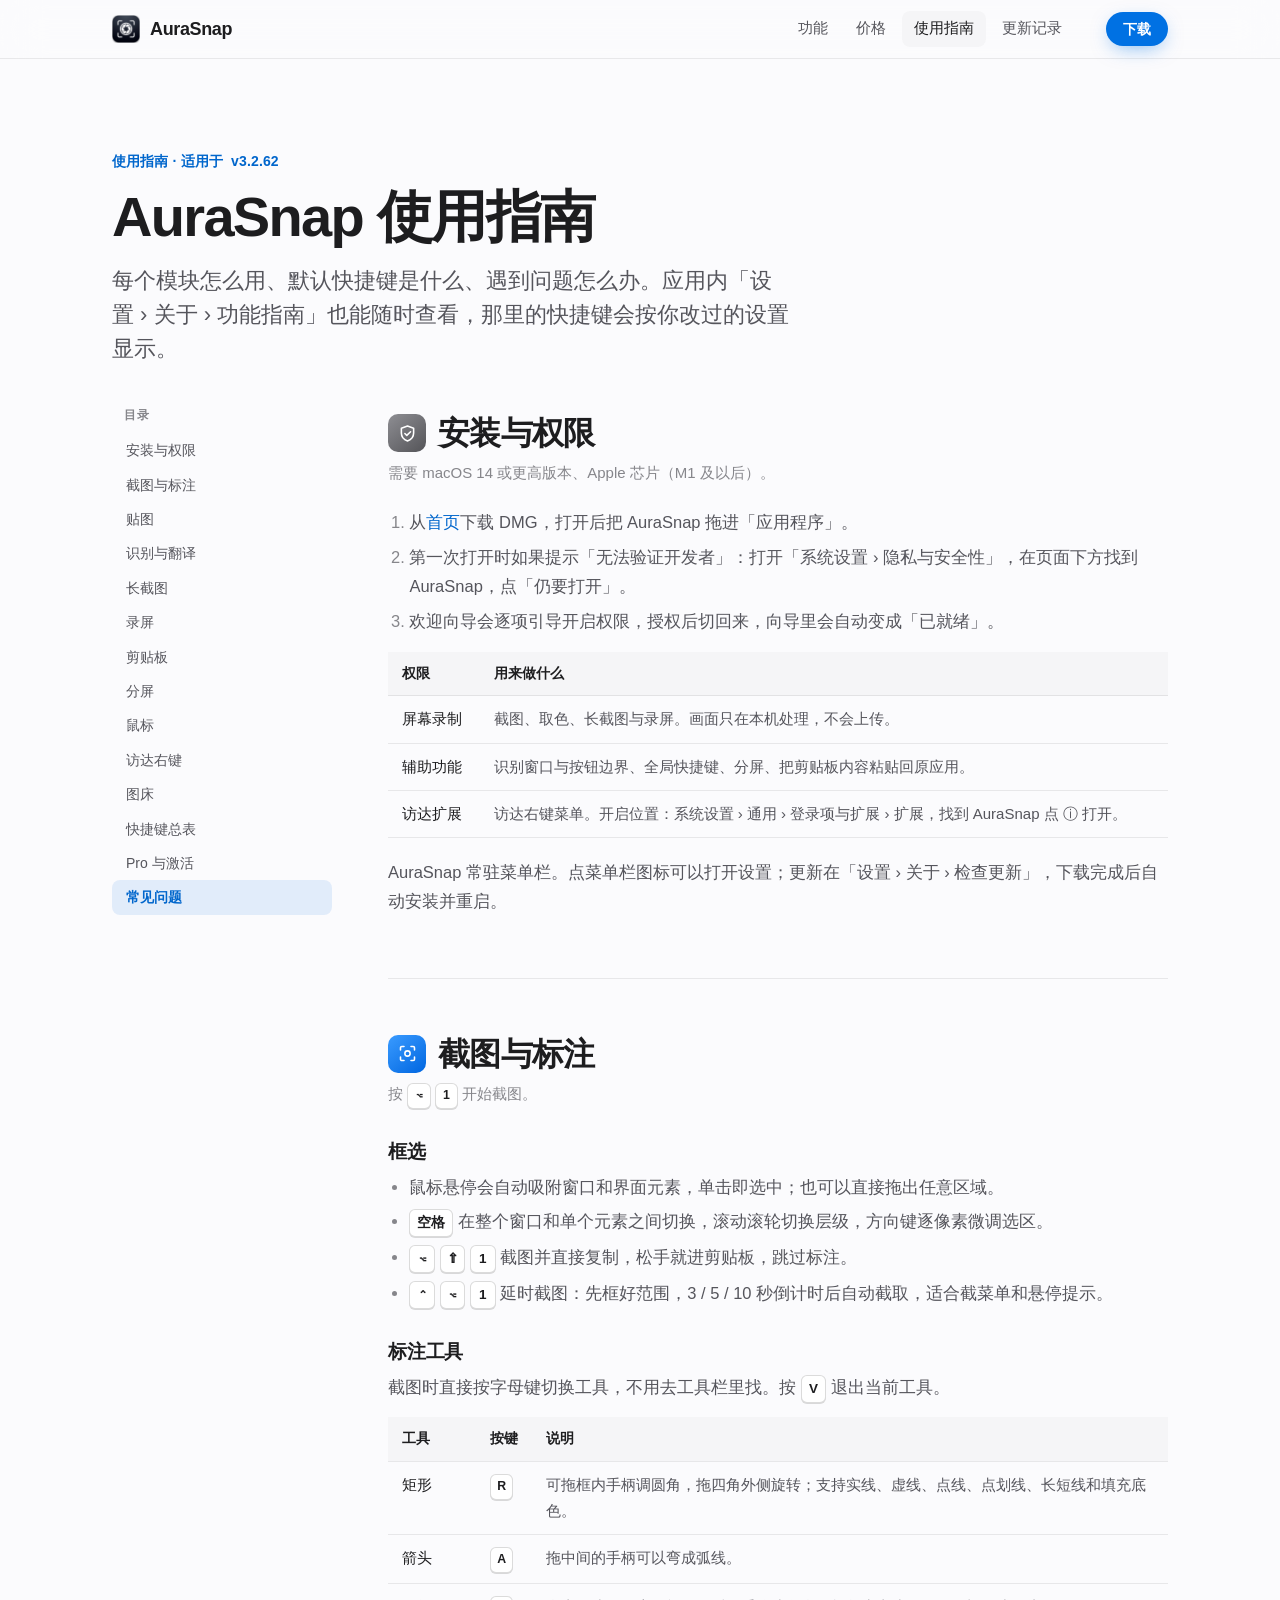
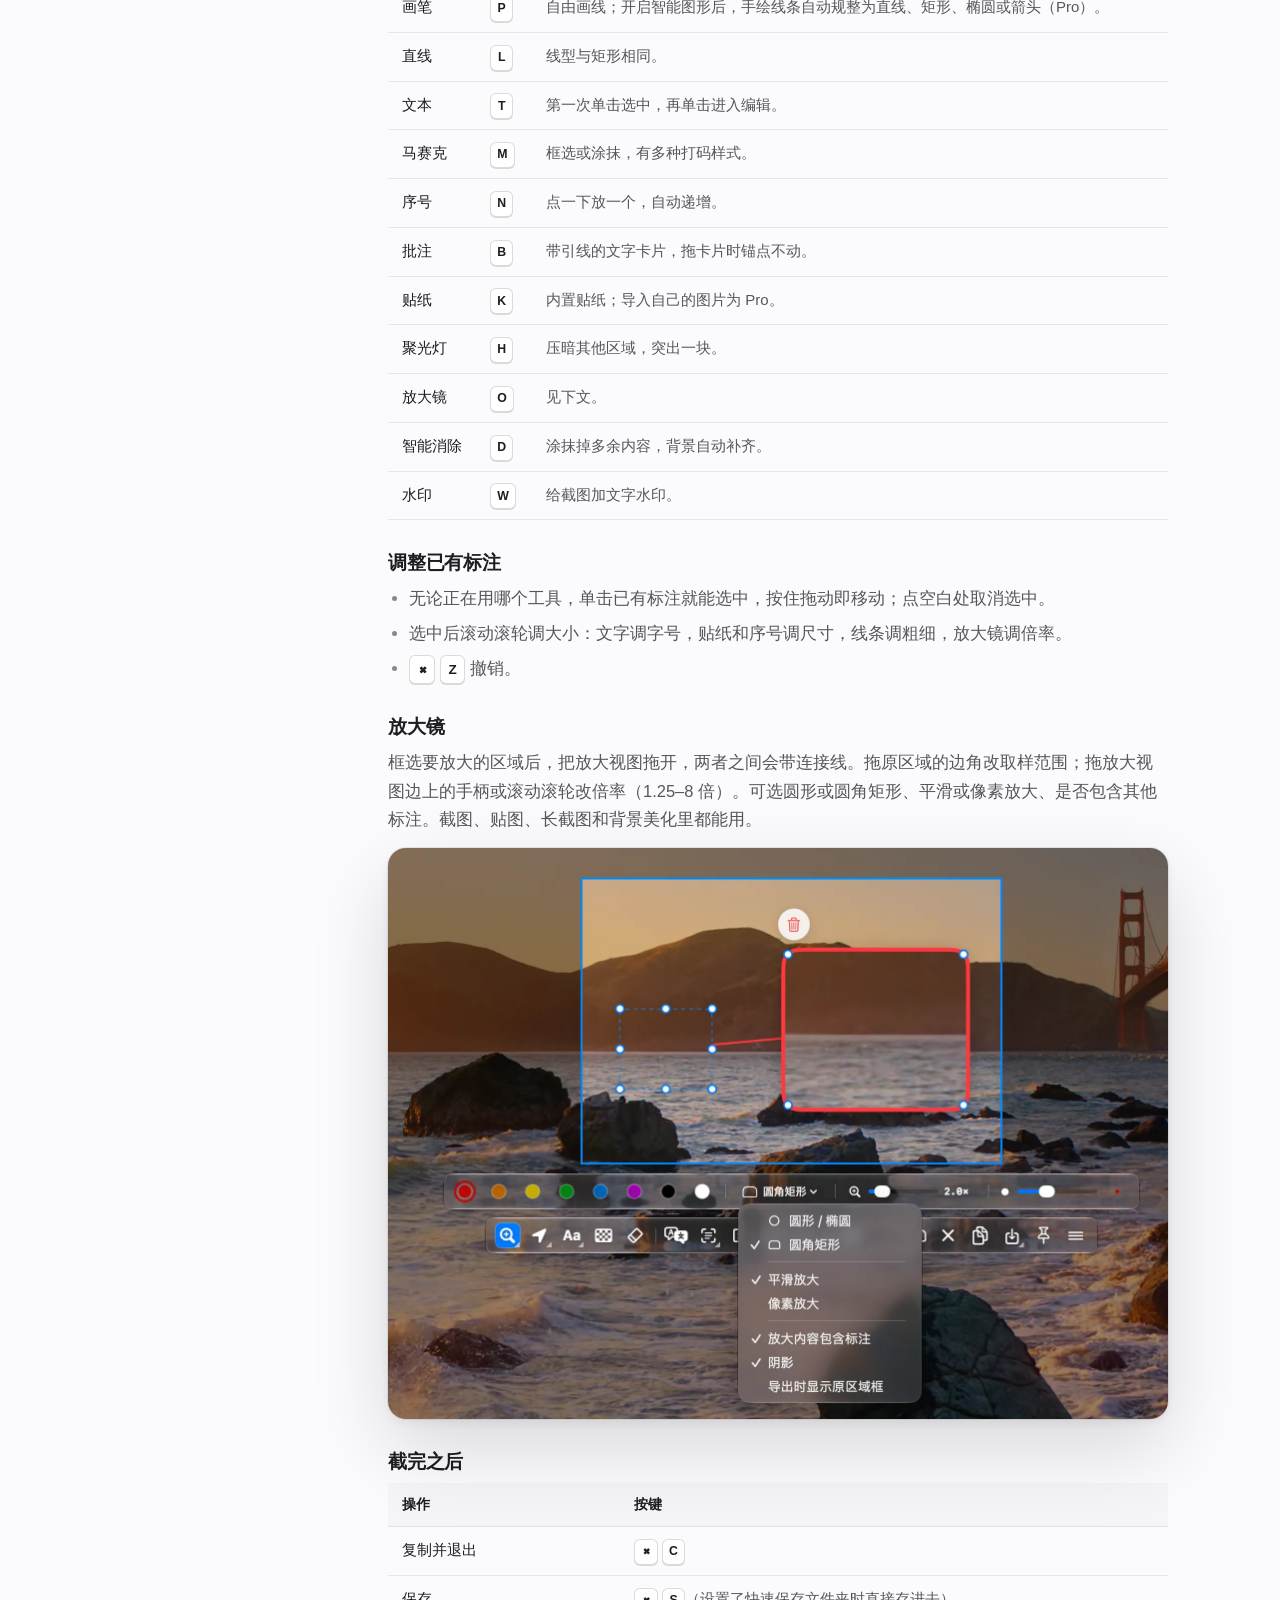
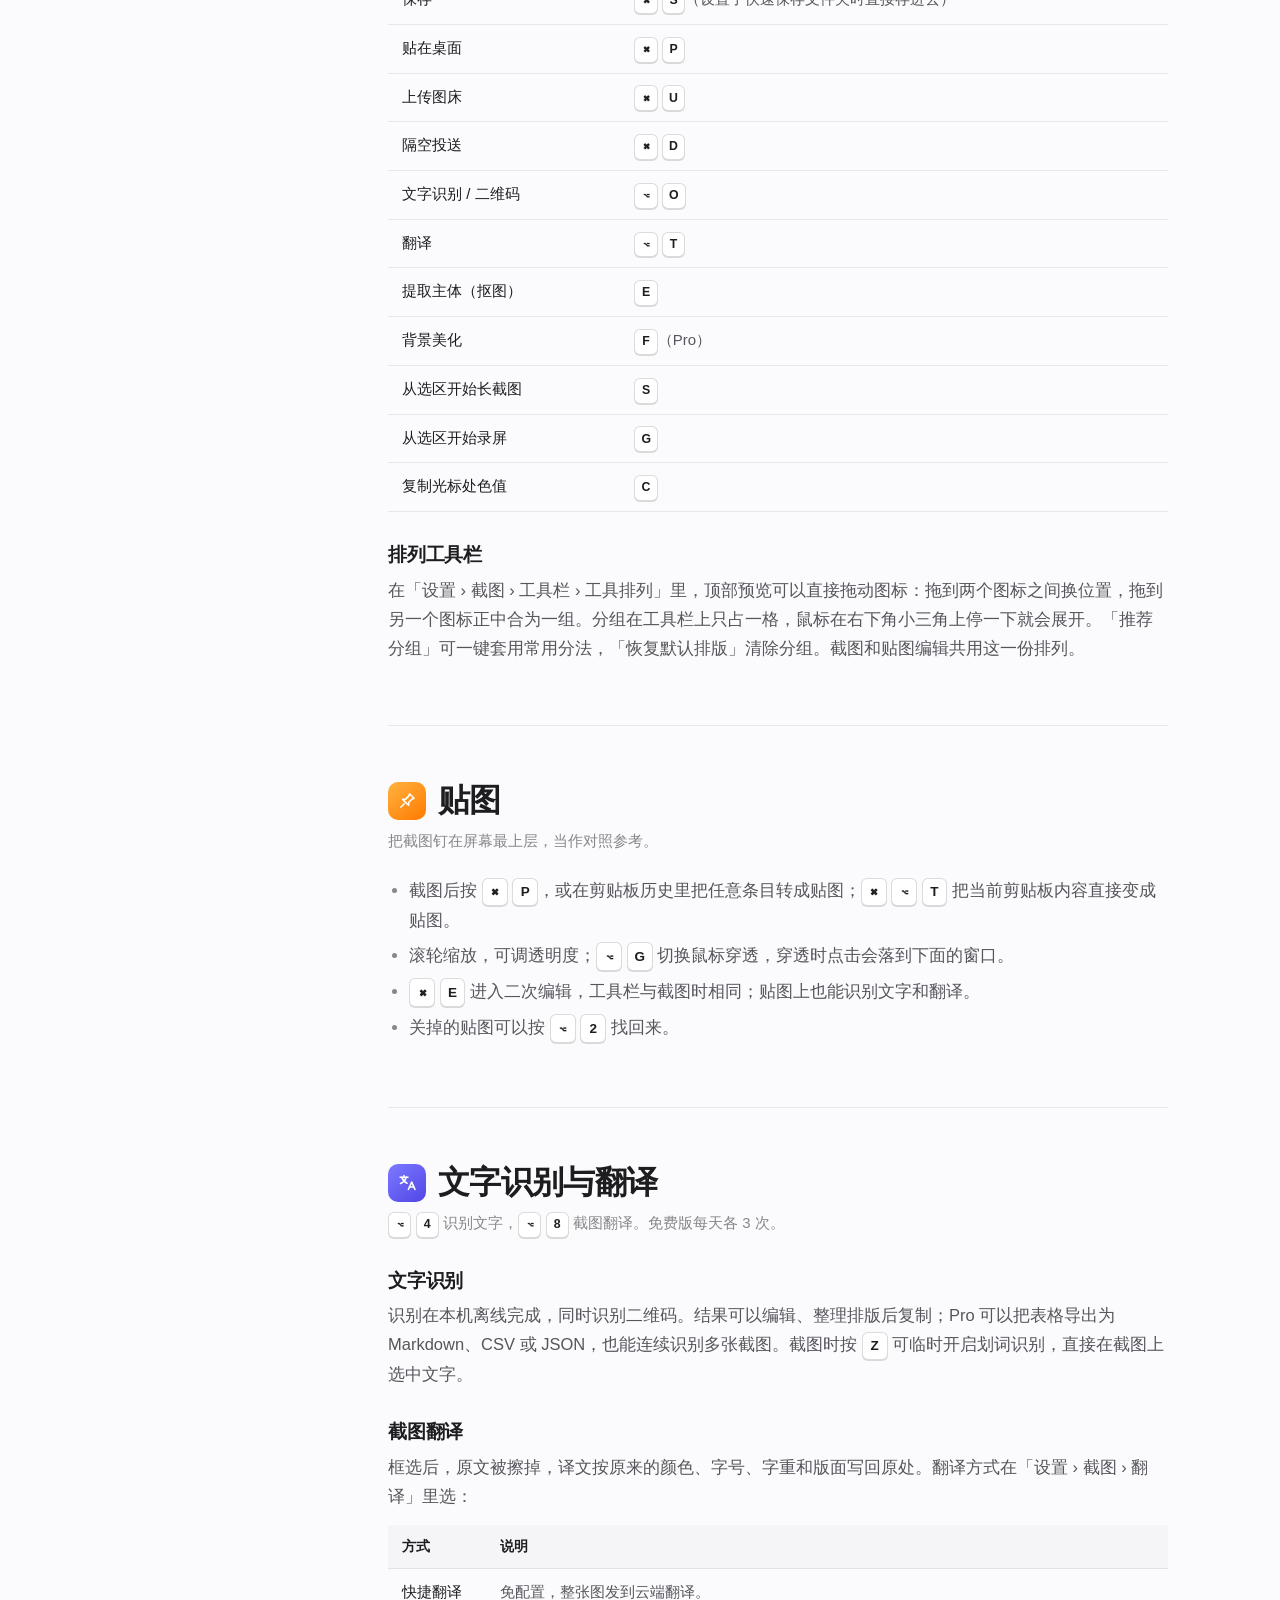
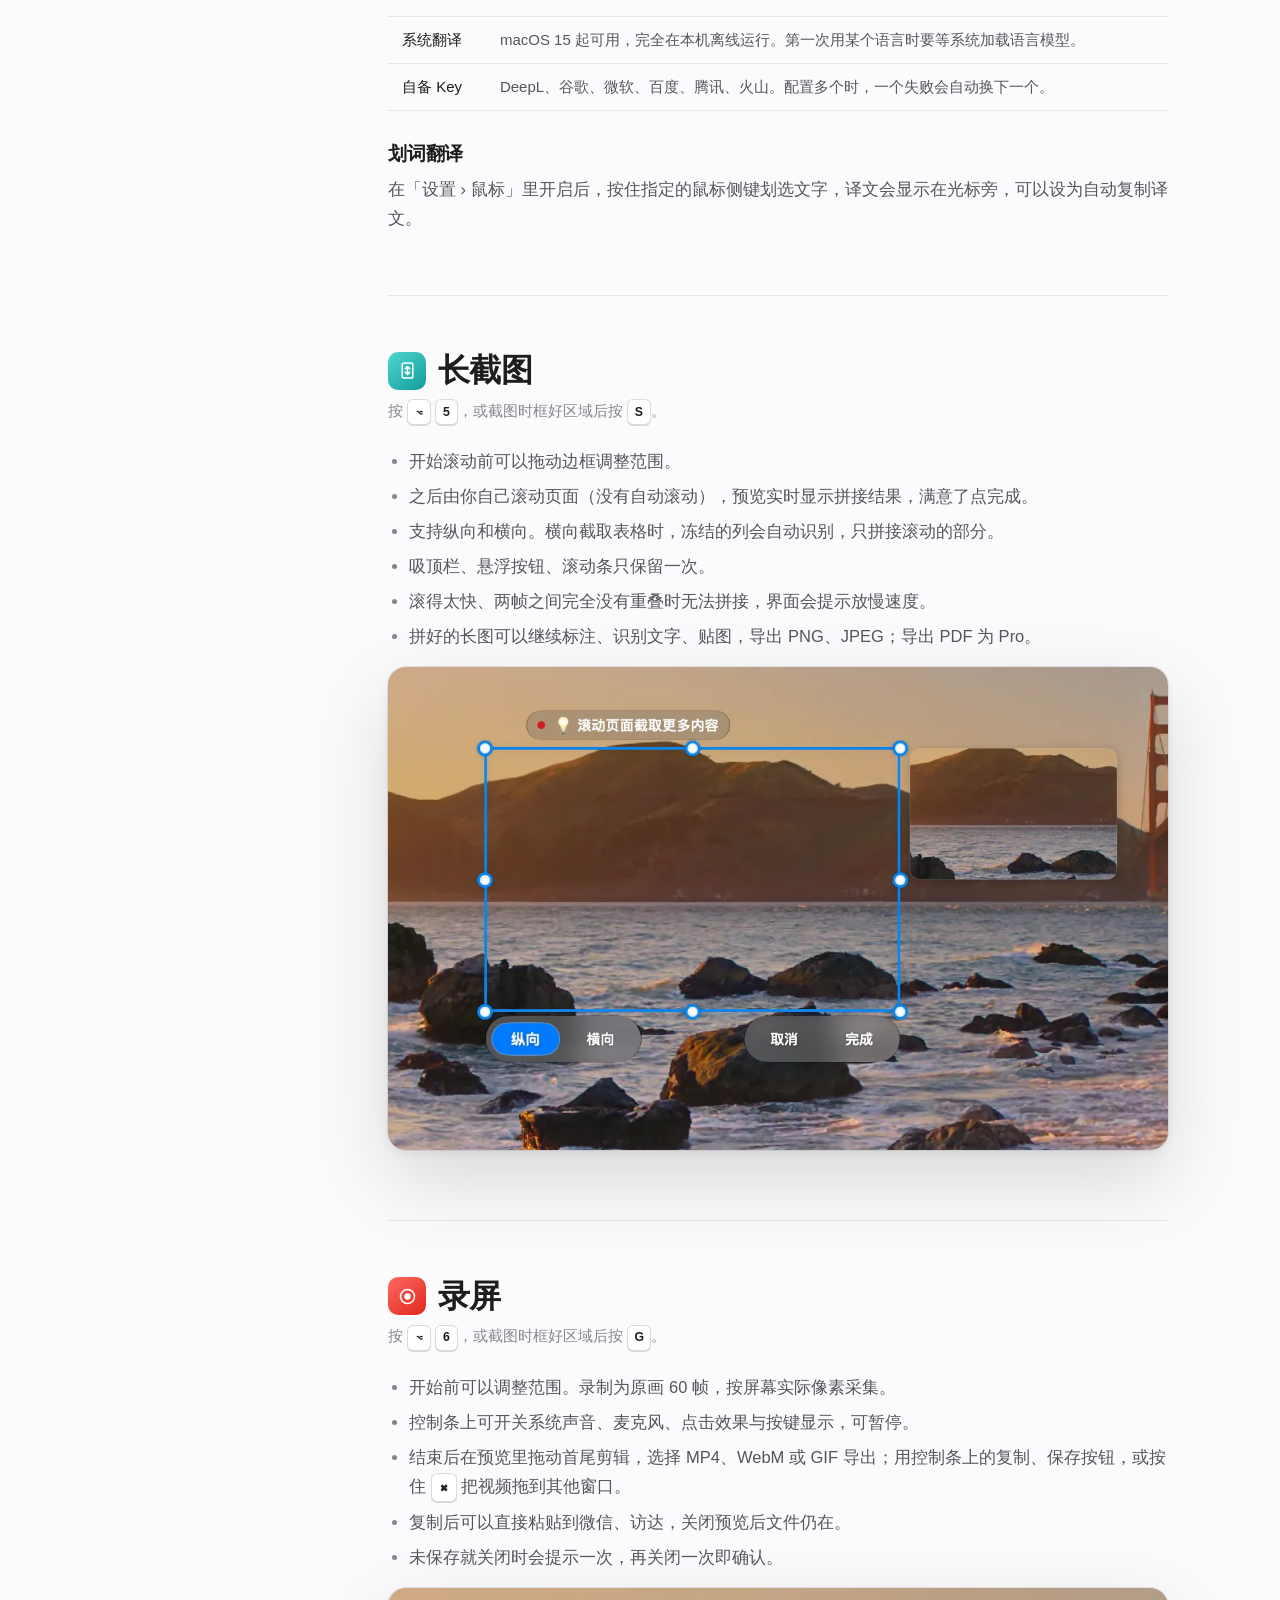
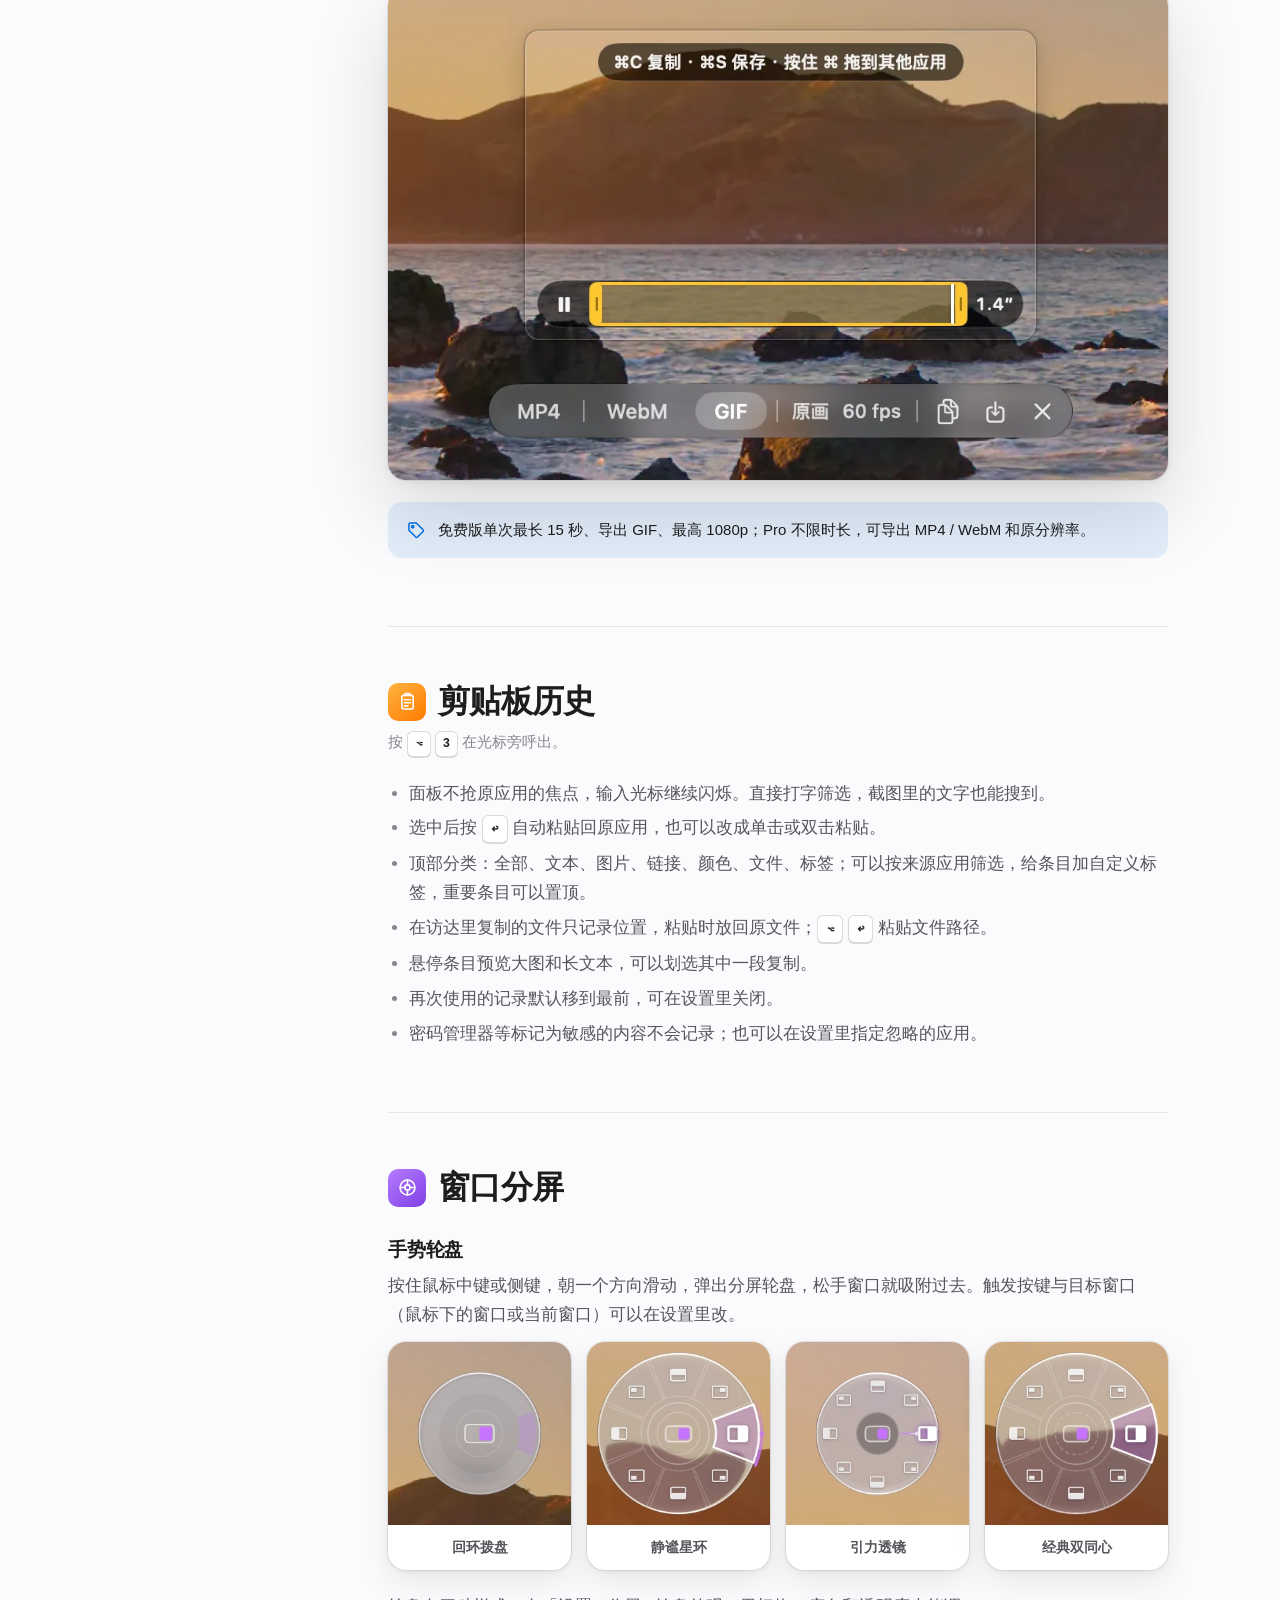
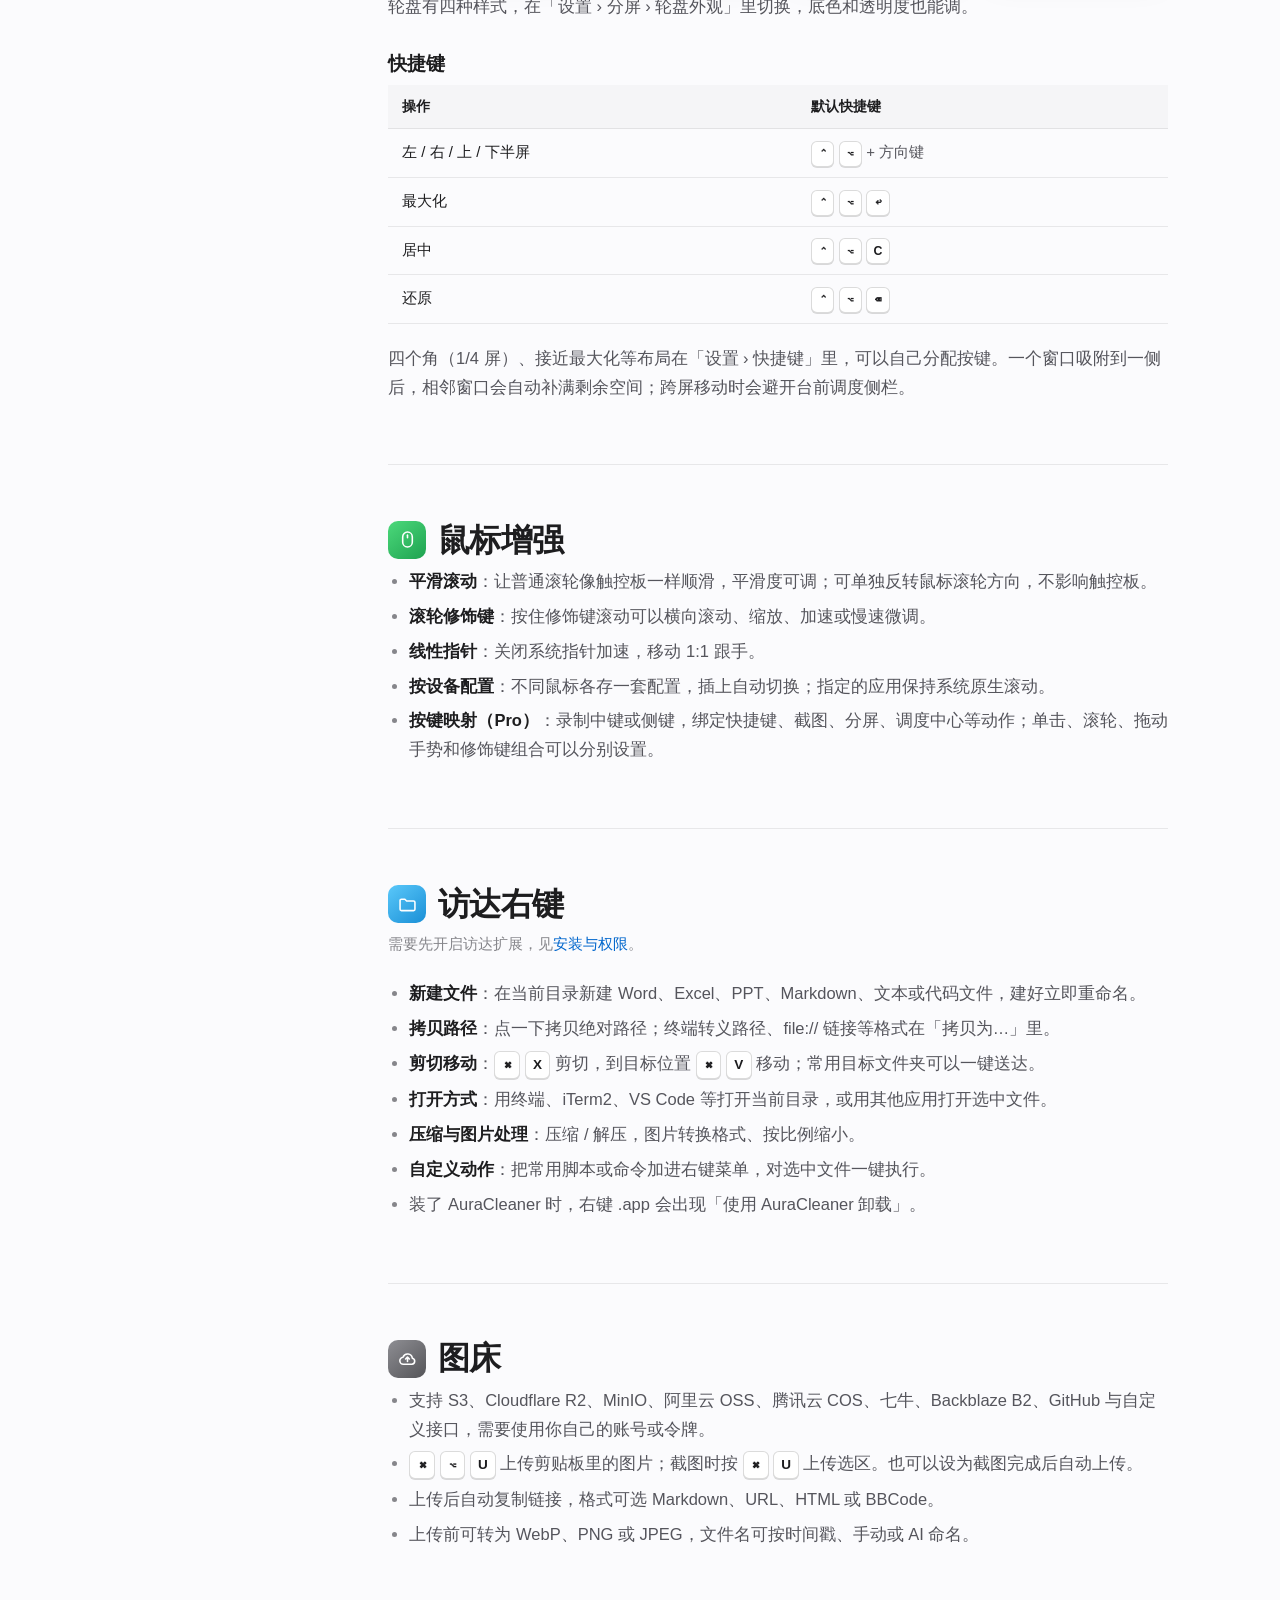
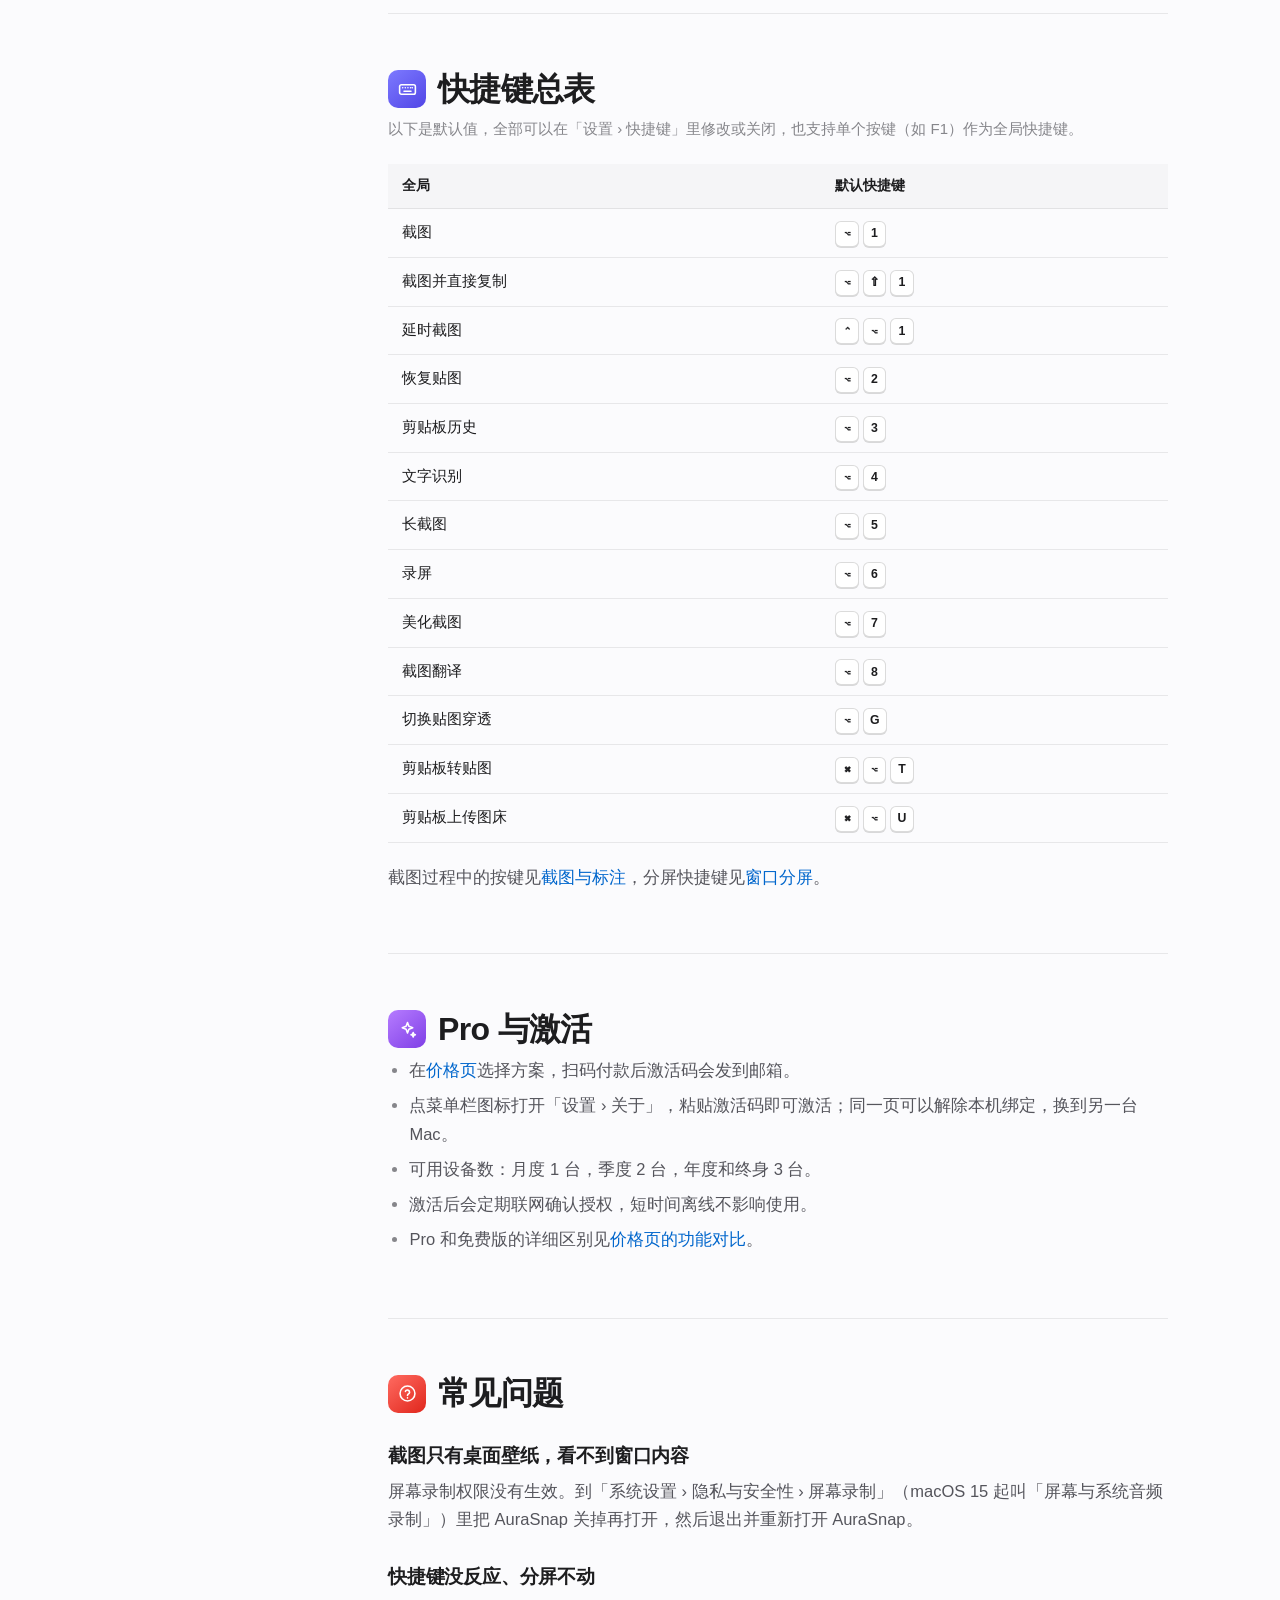
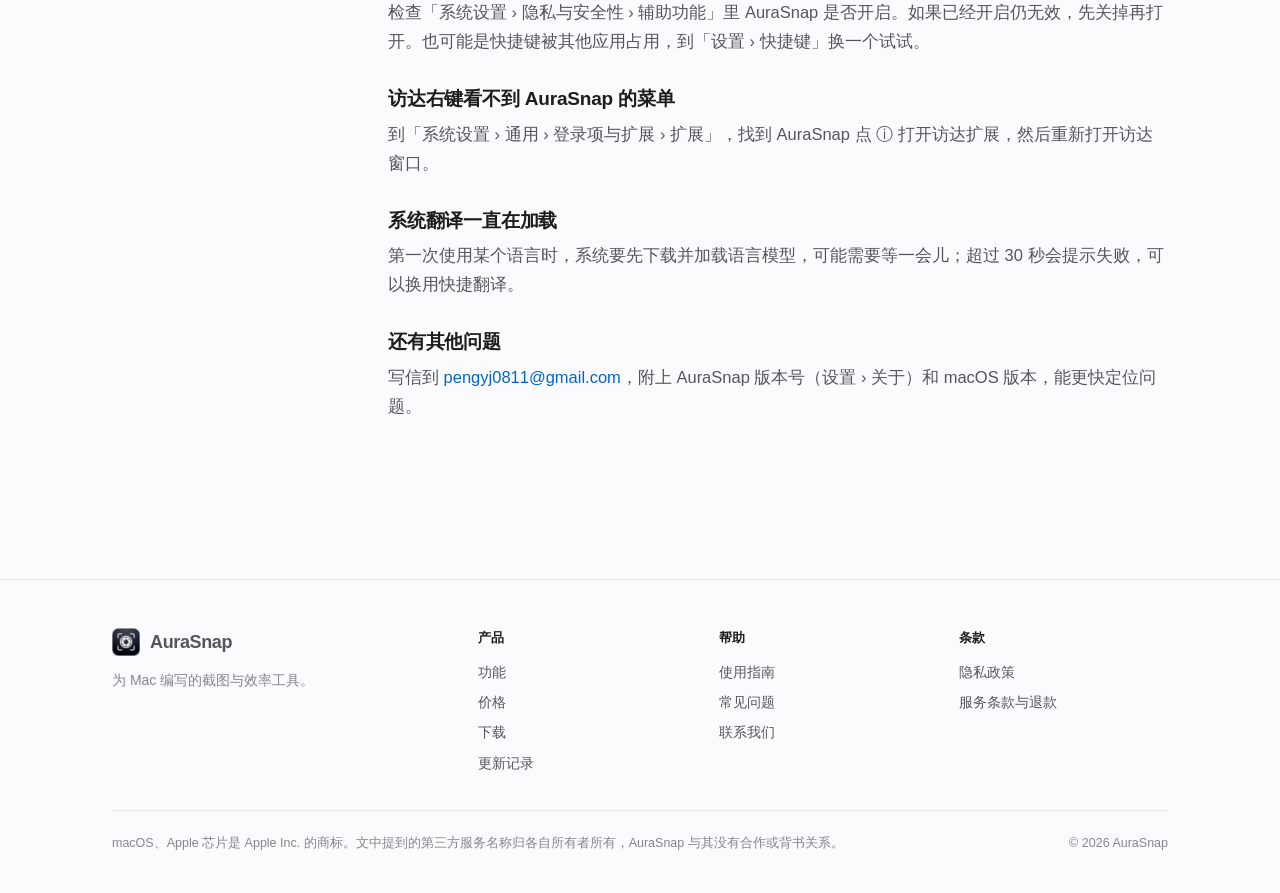
==== commit 462a3734: "chore(website): 版本号更新到 v3.2.62 Co-Authored-By: Claude Opus 5.5 <noreply@anthropic.com>" ====
--- a/guide.html
+++ b/guide.html
@@ -36,7 +36,7 @@
 
 <main class="wrap">
   <div class="doc-hero">
-    <span class="eyebrow">使用指南 · 适用于 <span data-version>v3.2.60</span></span>
+    <span class="eyebrow">使用指南 · 适用于 <span data-version>v3.2.62</span></span>
     <h1 class="title-lg" style="margin-top:12px;">AuraSnap 使用指南</h1>
     <p class="lead">每个模块怎么用、默认快捷键是什么、遇到问题怎么办。应用内「设置 › 关于 › 功能指南」也能随时查看，那里的快捷键会按你改过的设置显示。</p>
   </div>
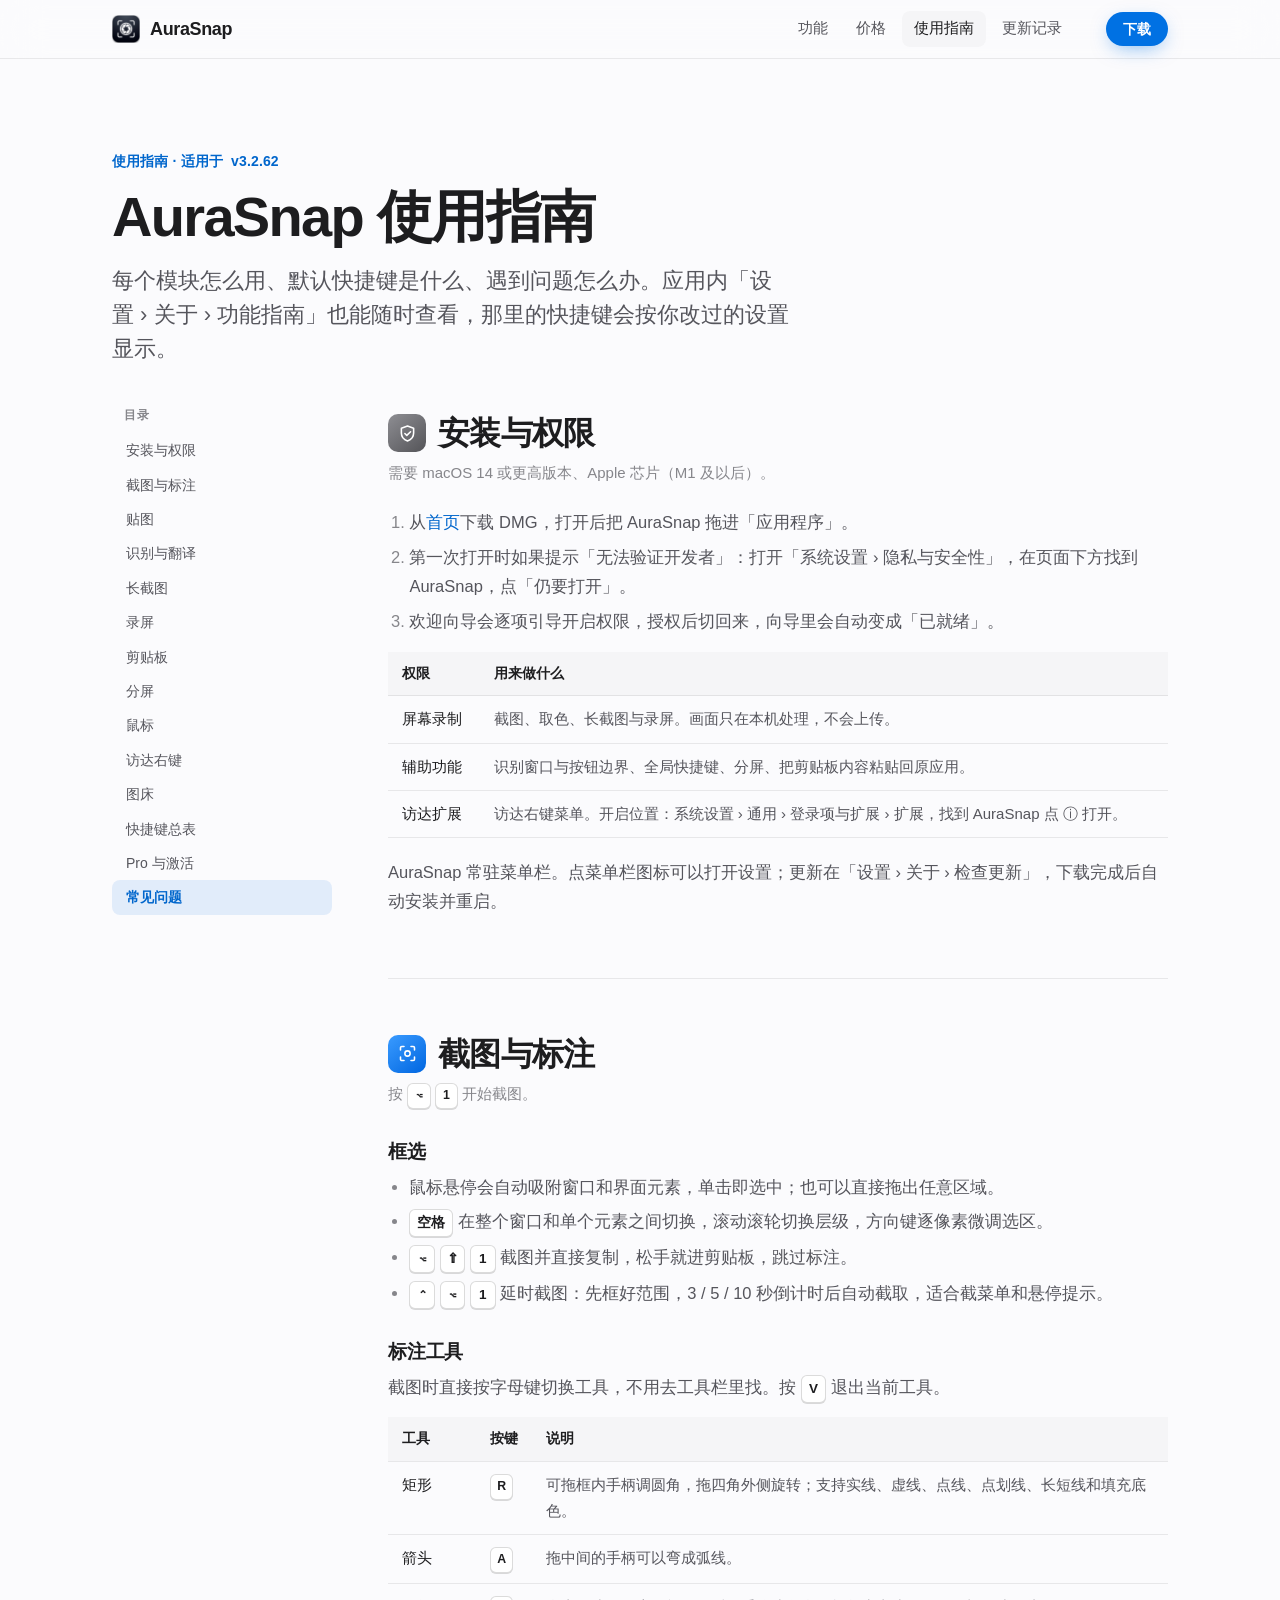
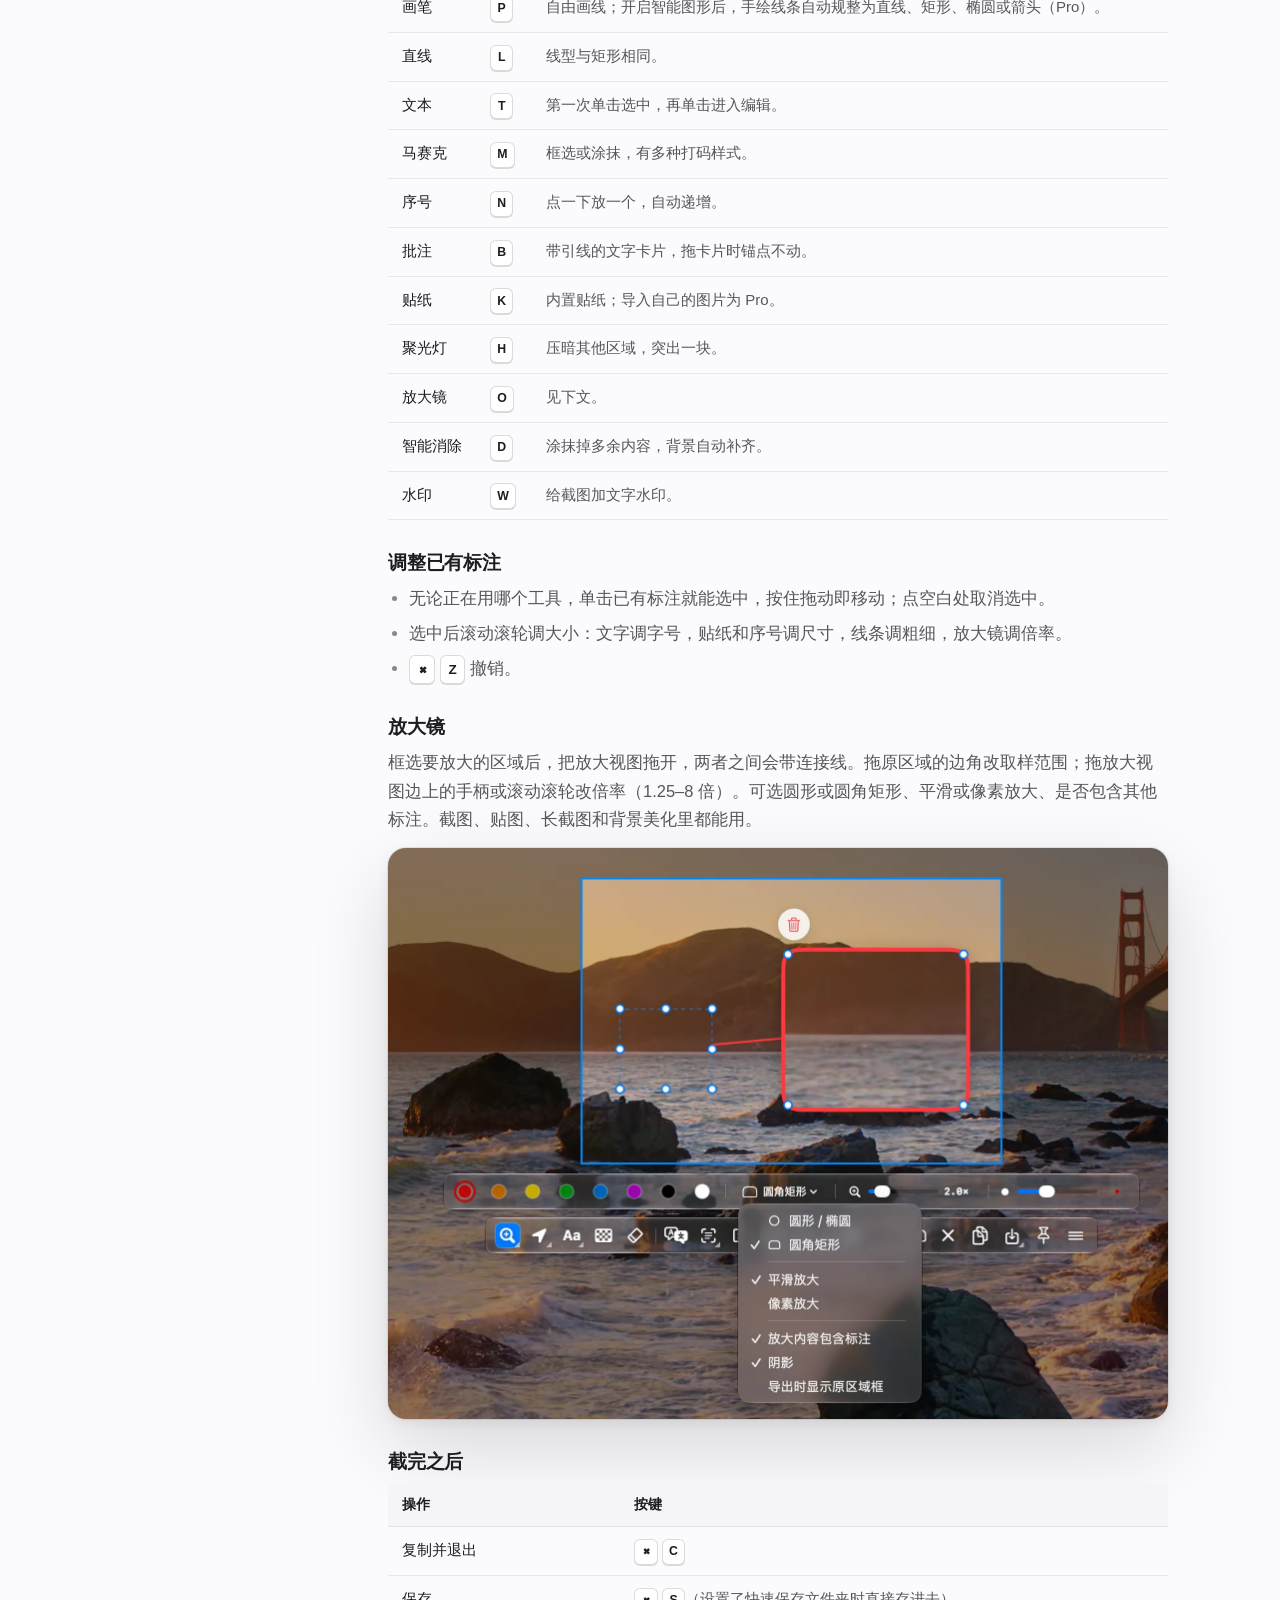
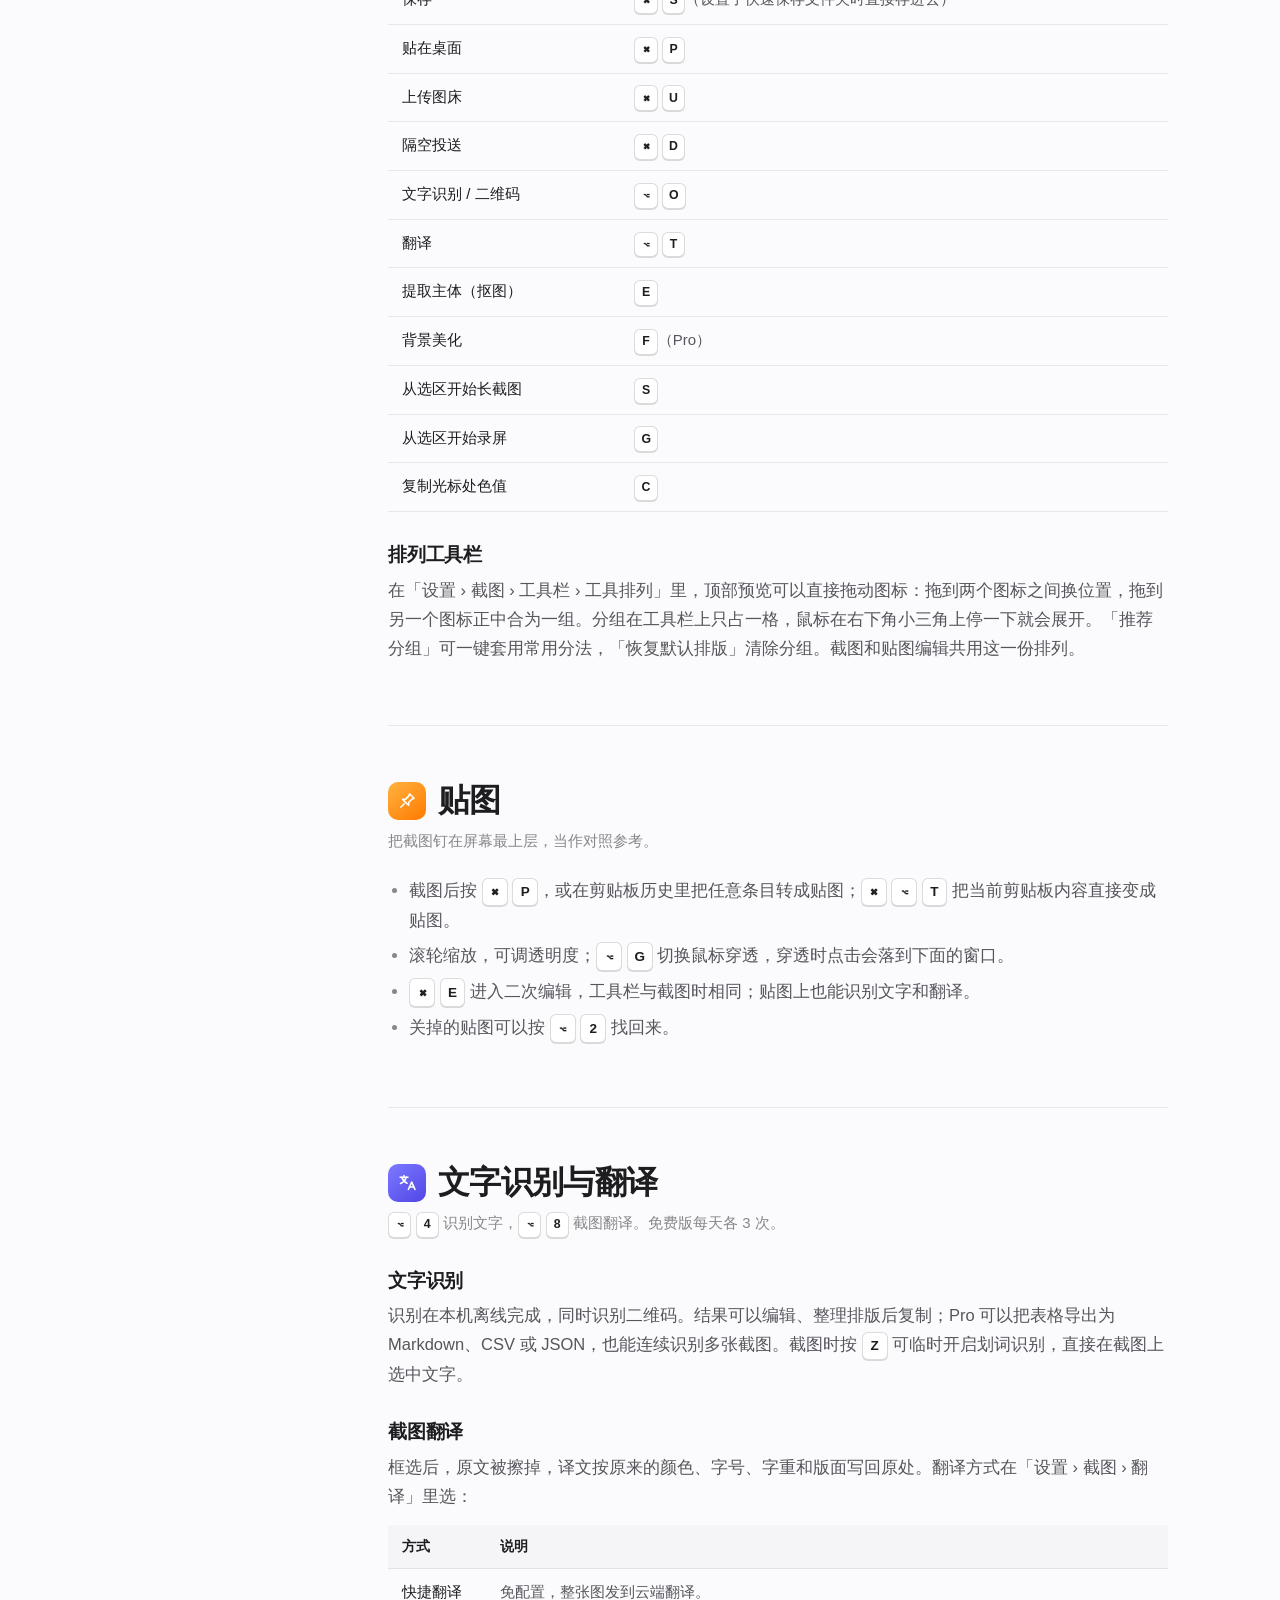
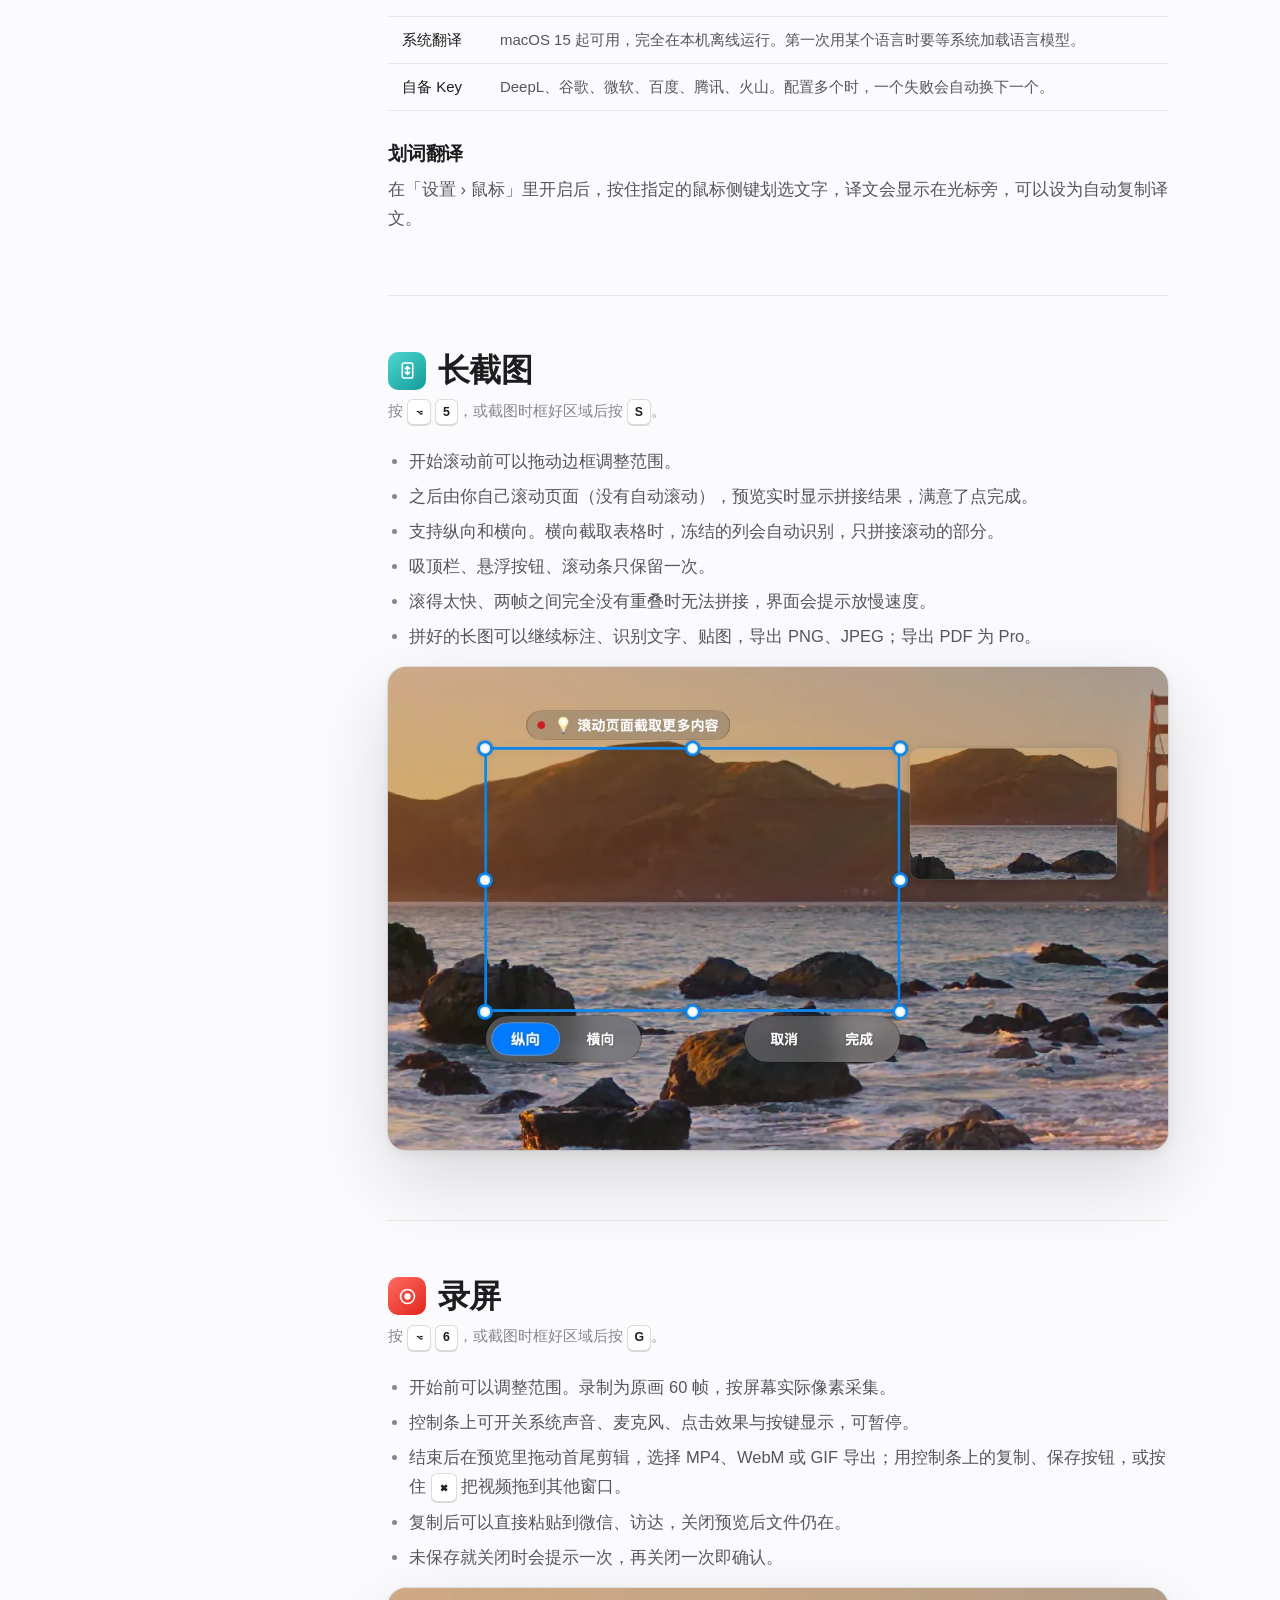
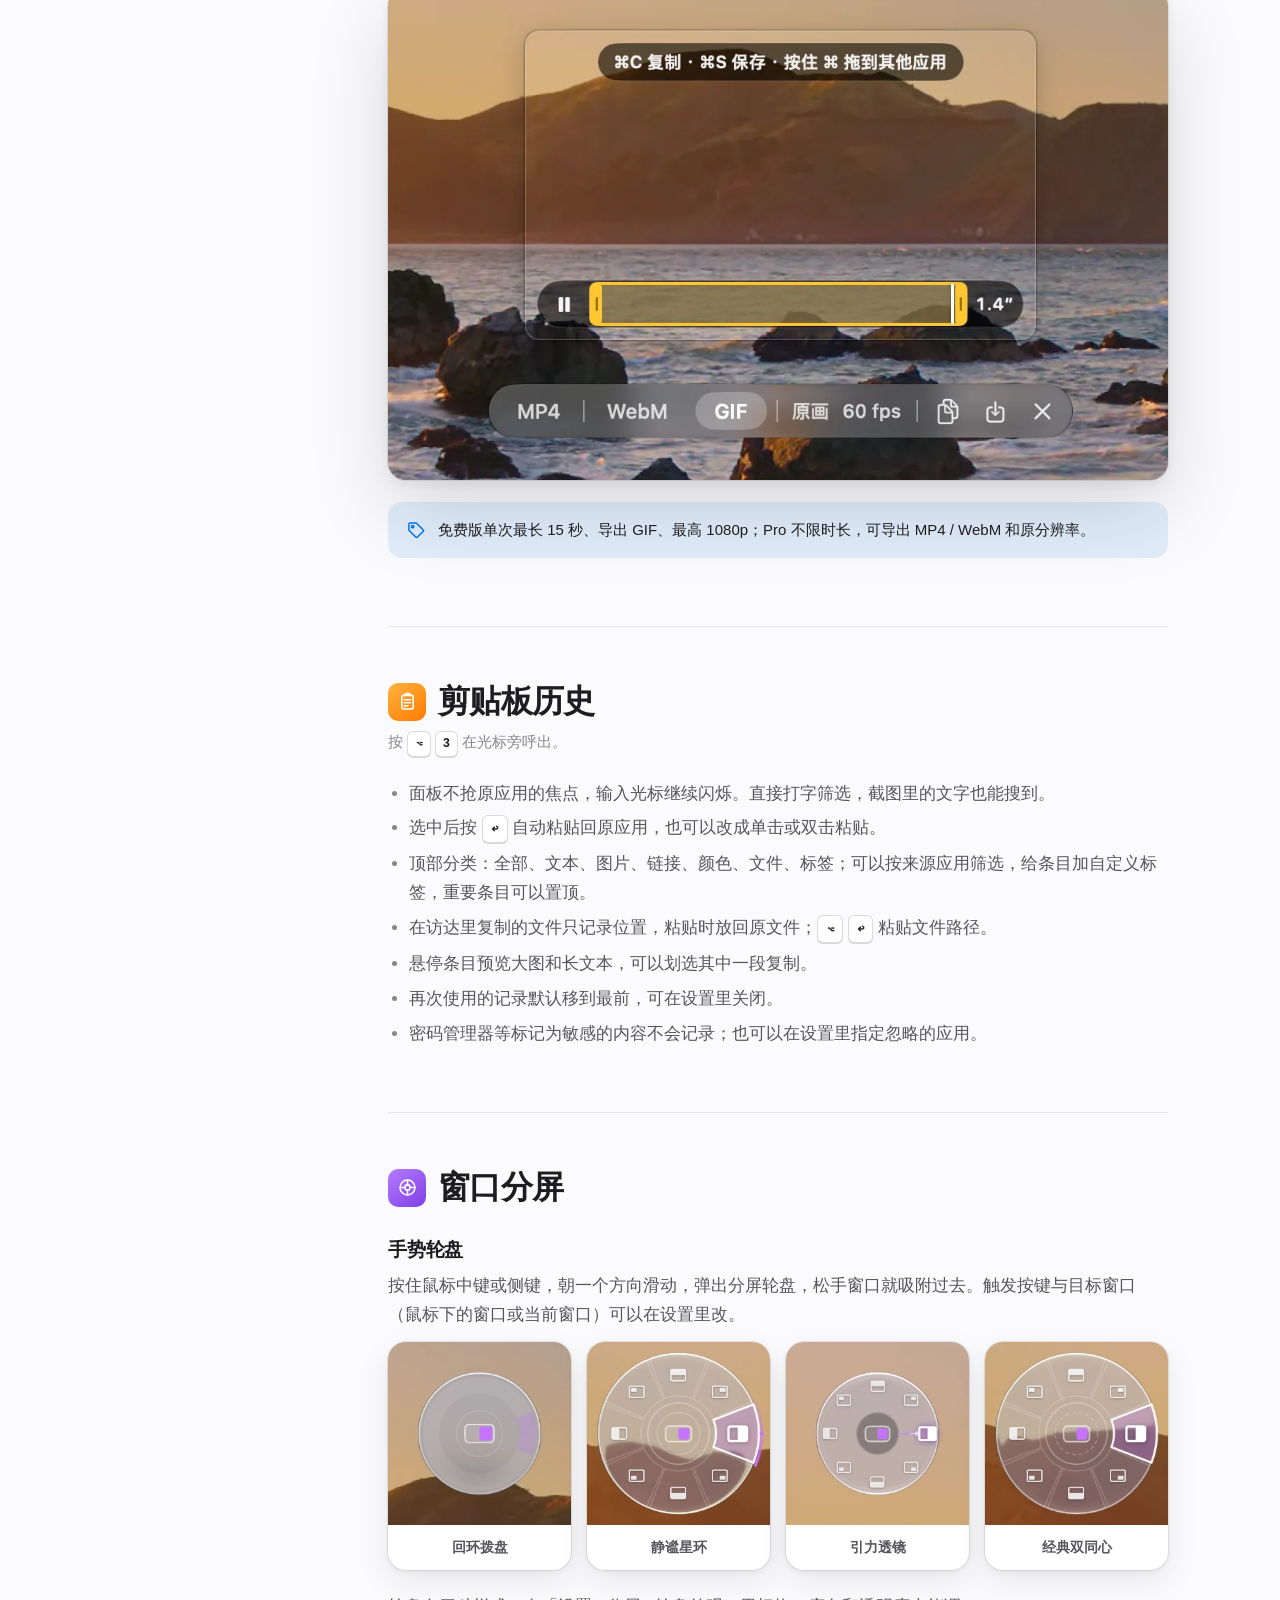
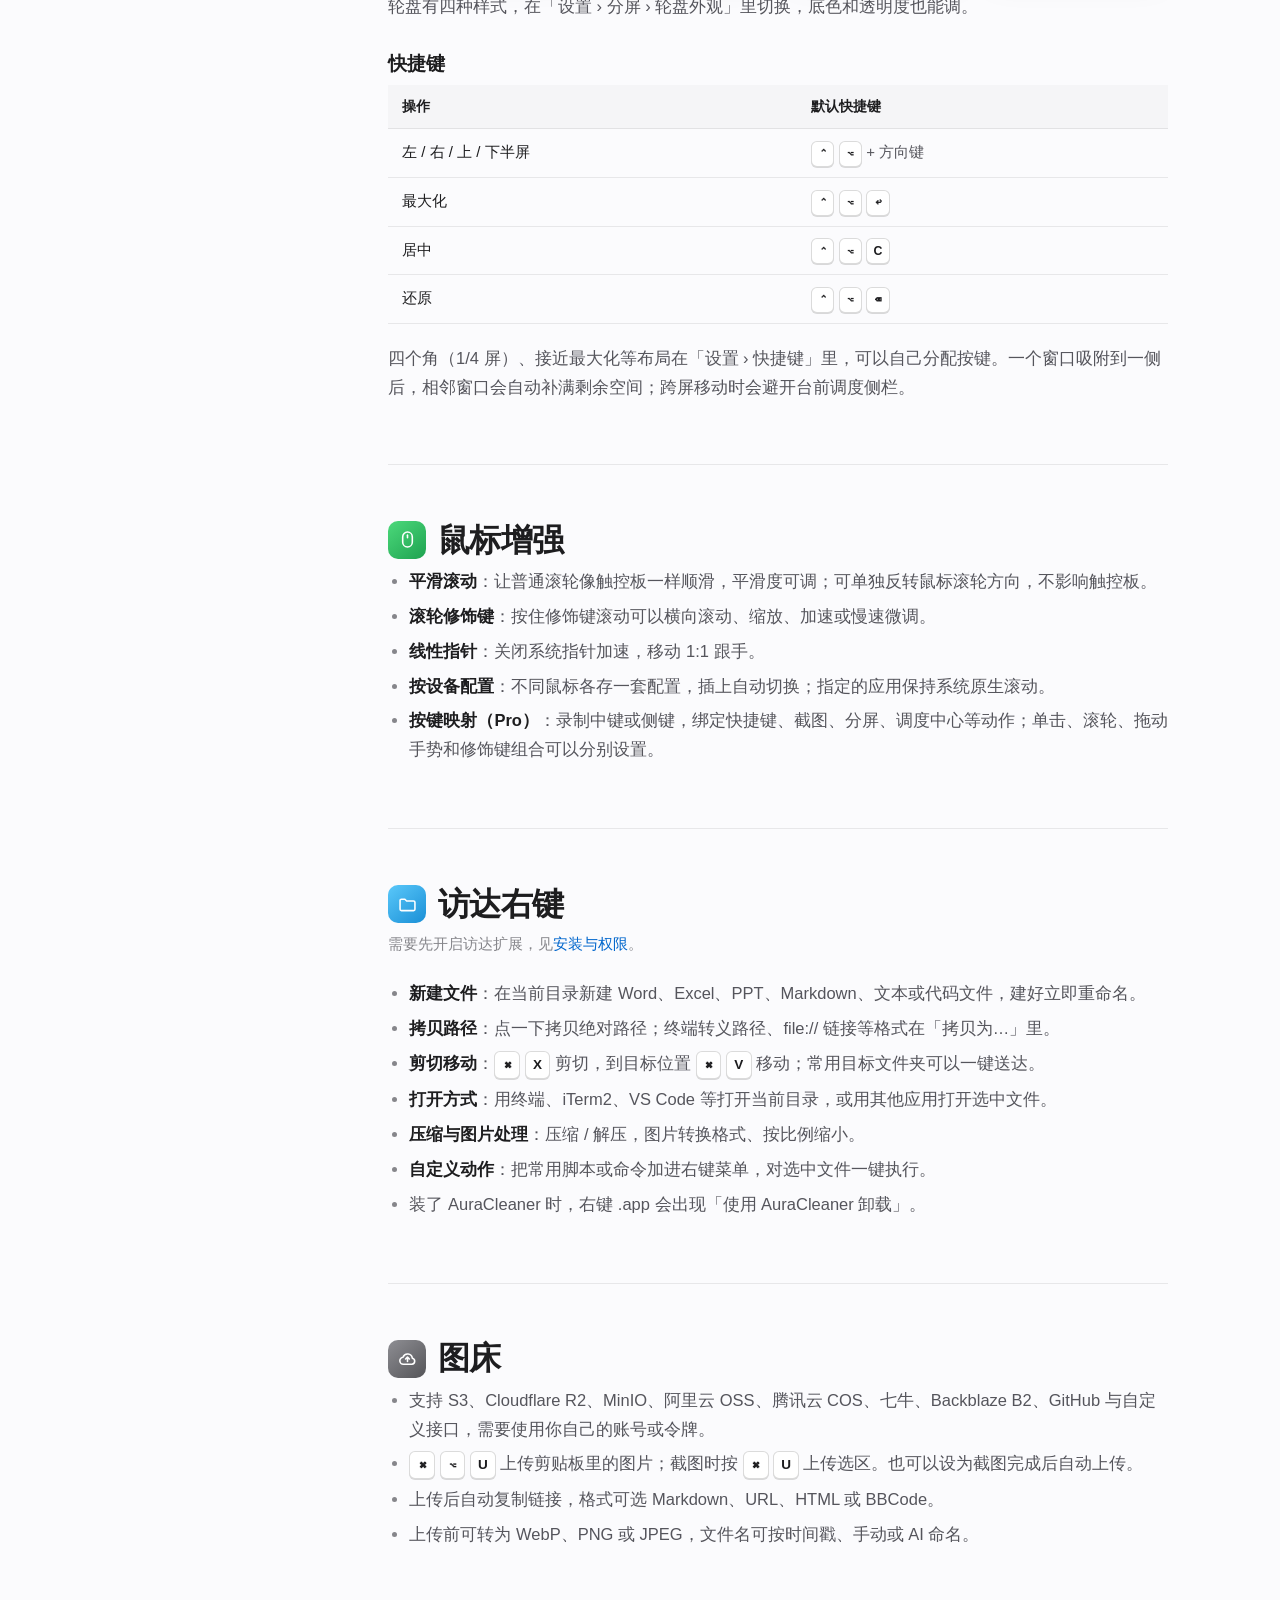
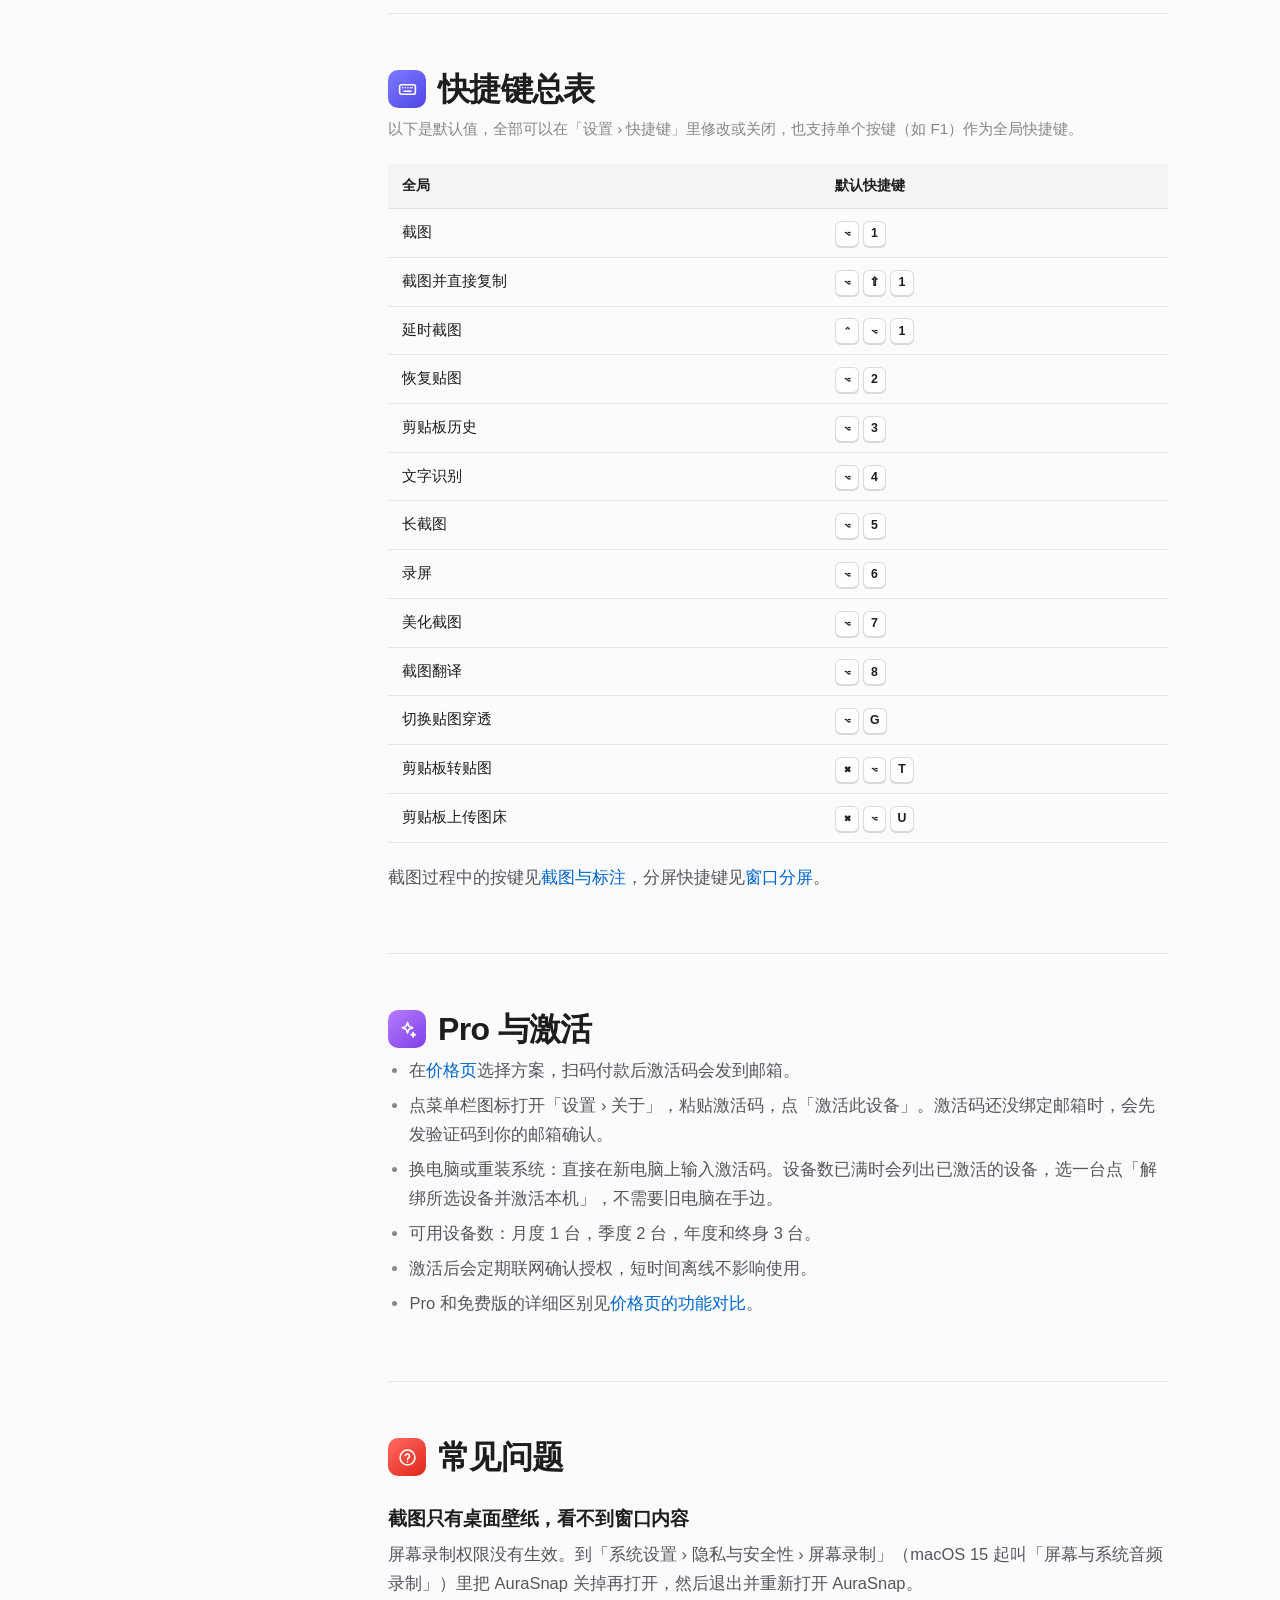
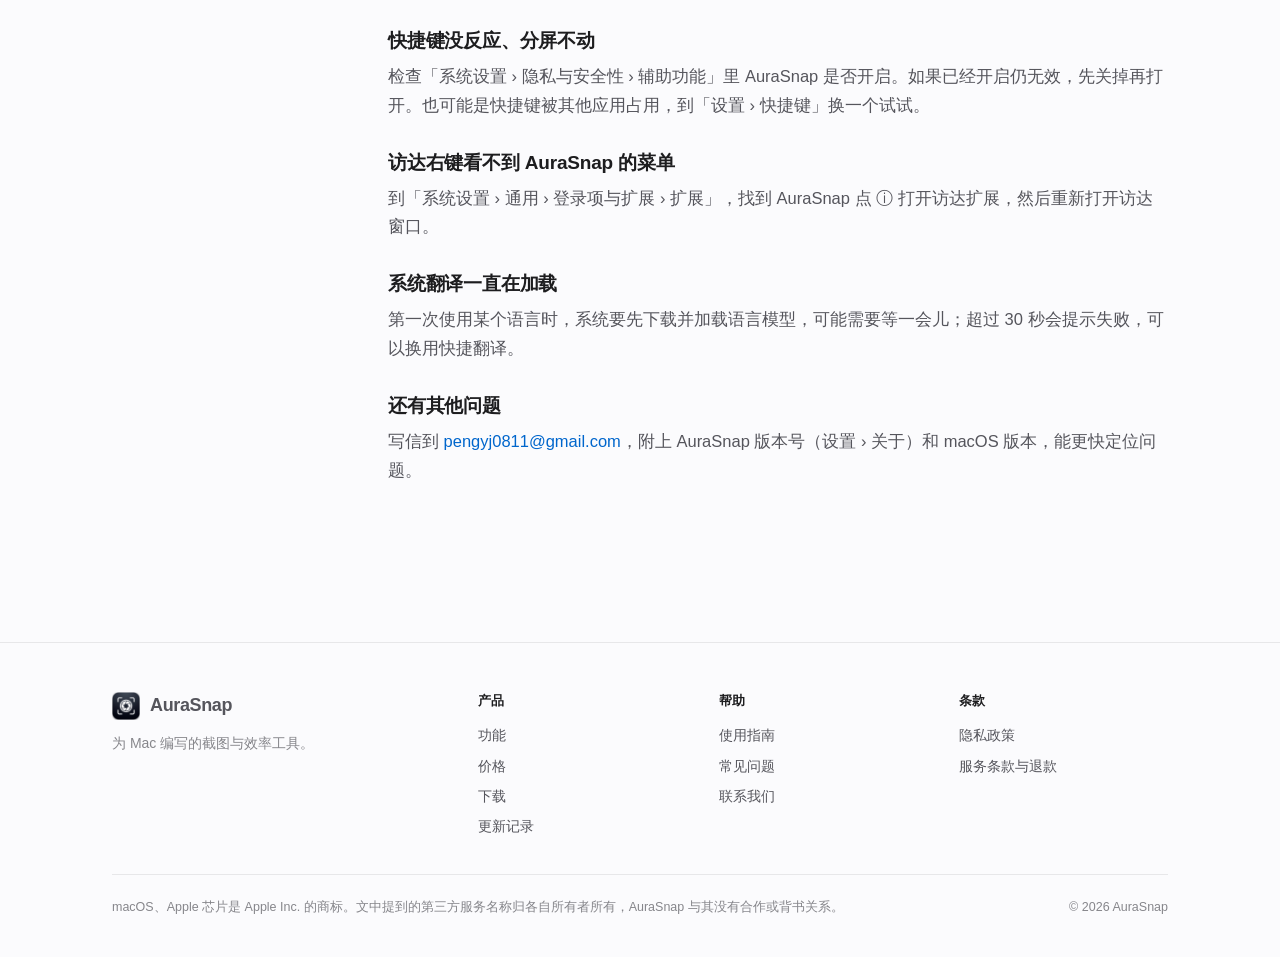
==== commit 996317ca: "docs(website): 换机说明改为新电脑直接激活、设备满时自助解绑旧设备 Co-Authored-By: Claude Opus 5.5 <noreply@anthropic.com>" ====
--- a/guide.html
+++ b/guide.html
@@ -295,7 +295,8 @@
         <h2><span class="mod-ico c-purple"><svg class="i"><use href="/assets/icons.svg#sparkles"/></svg></span>Pro 与激活</h2>
         <ul>
           <li>在<a href="/pricing">价格页</a>选择方案，扫码付款后激活码会发到邮箱。</li>
-          <li>点菜单栏图标打开「设置 › 关于」，粘贴激活码即可激活；同一页可以解除本机绑定，换到另一台 Mac。</li>
+          <li>点菜单栏图标打开「设置 › 关于」，粘贴激活码，点「激活此设备」。激活码还没绑定邮箱时，会先发验证码到你的邮箱确认。</li>
+          <li>换电脑或重装系统：直接在新电脑上输入激活码。设备数已满时会列出已激活的设备，选一台点「解绑所选设备并激活本机」，不需要旧电脑在手边。</li>
           <li>可用设备数：月度 1 台，季度 2 台，年度和终身 3 台。</li>
           <li>激活后会定期联网确认授权，短时间离线不影响使用。</li>
           <li>Pro 和免费版的详细区别见<a href="/pricing">价格页的功能对比</a>。</li>
--- a/assets/site.css
+++ b/assets/site.css
@@ -211,11 +211,11 @@
 .hero-meta .i { width: 15px; height: 15px; color: var(--ok); }
 
 /* ---------- 真实截图 ---------- */
-.shot { margin: 0; position: relative; border-radius: var(--radius); overflow: hidden; background: var(--surface-2); box-shadow: var(--shadow-lg), 0 0 0 1px var(--line); }
-.shot img { width: 100%; height: auto; }
-.shot figcaption { position: absolute; left: 0; right: 0; bottom: 0; padding: 28px 18px 14px; font-size: 14px; line-height: 1.5; color: #fff; background: linear-gradient(transparent, rgba(0, 0, 0, 0.62)); }
+.shot { margin: 0; }
+.shot img { display: block; width: 100%; height: auto; border-radius: var(--radius); background: var(--surface-2); box-shadow: var(--shadow-lg), 0 0 0 1px var(--line); }
+.shot figcaption { margin-top: 14px; font-size: 14px; line-height: 1.6; color: var(--text-3); text-align: center; text-wrap: pretty; }
 .hero-shot { margin-top: clamp(40px, 7vw, 72px); }
-.hero-shot .shot { border-radius: clamp(14px, 2.2vw, 24px); }
+.hero-shot .shot img { border-radius: clamp(14px, 2.2vw, 24px); }
 .shot-cap { margin-top: 14px; font-size: 14px; color: var(--text-3); text-align: center; text-wrap: pretty; }
 .stack { display: grid; gap: 16px; }
 .shot-tabs { min-width: 0; }
@@ -229,7 +229,7 @@
 @keyframes shot-in { from { opacity: 0; transform: scale(.985); } to { opacity: 1; transform: none; } }
 .shot-tabs.wide { max-width: 980px; margin: 0 auto; }
 .shot-tabs.wide .tab-row { justify-content: safe center; -webkit-mask-image: none; mask-image: none; flex-wrap: wrap; }
-@media (max-width: 640px) { .shot-tabs.wide .tab-row { flex-wrap: nowrap; justify-content: flex-start; -webkit-mask-image: linear-gradient(90deg, #000 90%, transparent); mask-image: linear-gradient(90deg, #000 90%, transparent); } .shot figcaption { position: static; color: var(--text-2); background: var(--surface); padding: 12px 14px; font-size: 13.5px; } }
+@media (max-width: 640px) { .shot-tabs.wide .tab-row { flex-wrap: nowrap; justify-content: flex-start; -webkit-mask-image: linear-gradient(90deg, #000 90%, transparent); mask-image: linear-gradient(90deg, #000 90%, transparent); } }
 .wheels { display: grid; grid-template-columns: repeat(2, minmax(0, 1fr)); gap: 16px; }
 .wheels figure { margin: 0; border-radius: var(--radius); overflow: hidden; background: var(--surface); box-shadow: var(--shadow-md), 0 0 0 1px var(--line); }
 .wheels img { width: 100%; height: auto; }
@@ -245,6 +245,7 @@
 }
 a.mod:hover { transform: translateY(-3px); box-shadow: var(--shadow-md); border-color: transparent; }
 .mod-ico { width: 44px; height: 44px; border-radius: 12px; display: grid; place-items: center; color: #fff; margin-bottom: 6px; }
+.mod-ico.app-ico { padding: 0; background: none; border-radius: 0; object-fit: contain; }
 .mod-ico .i { width: 24px; height: 24px; stroke-width: 1.9; }
 .mod h3 { font-size: 19px; letter-spacing: -0.01em; }
 .mod p { font-size: 15px; color: var(--text-2); line-height: 1.55; }
@@ -355,7 +356,8 @@
 .prose { font-size: 16.5px; line-height: 1.75; color: var(--text-2); }
 .prose h2 { font-size: clamp(26px, 3vw, 32px); color: var(--text); margin: 0 0 8px; padding-top: 8px; display: flex; align-items: center; gap: 12px; }
 .prose h2 .mod-ico { width: 38px; height: 38px; border-radius: 10px; margin: 0; }
-.prose h2 .mod-ico .i { width: 21px; height: 21px; }
+.prose h2 .mod-ico.app-ico { padding: 0; background: none; border-radius: 0; object-fit: contain; }
+.mod-ico .i { width: 21px; height: 21px; }
 .prose h3 { font-size: 19px; color: var(--text); margin: 32px 0 10px; letter-spacing: -0.01em; }
 .prose p { margin: 0 0 14px; }
 .prose ul, .prose ol { padding-left: 1.3em; margin: 0 0 16px; }
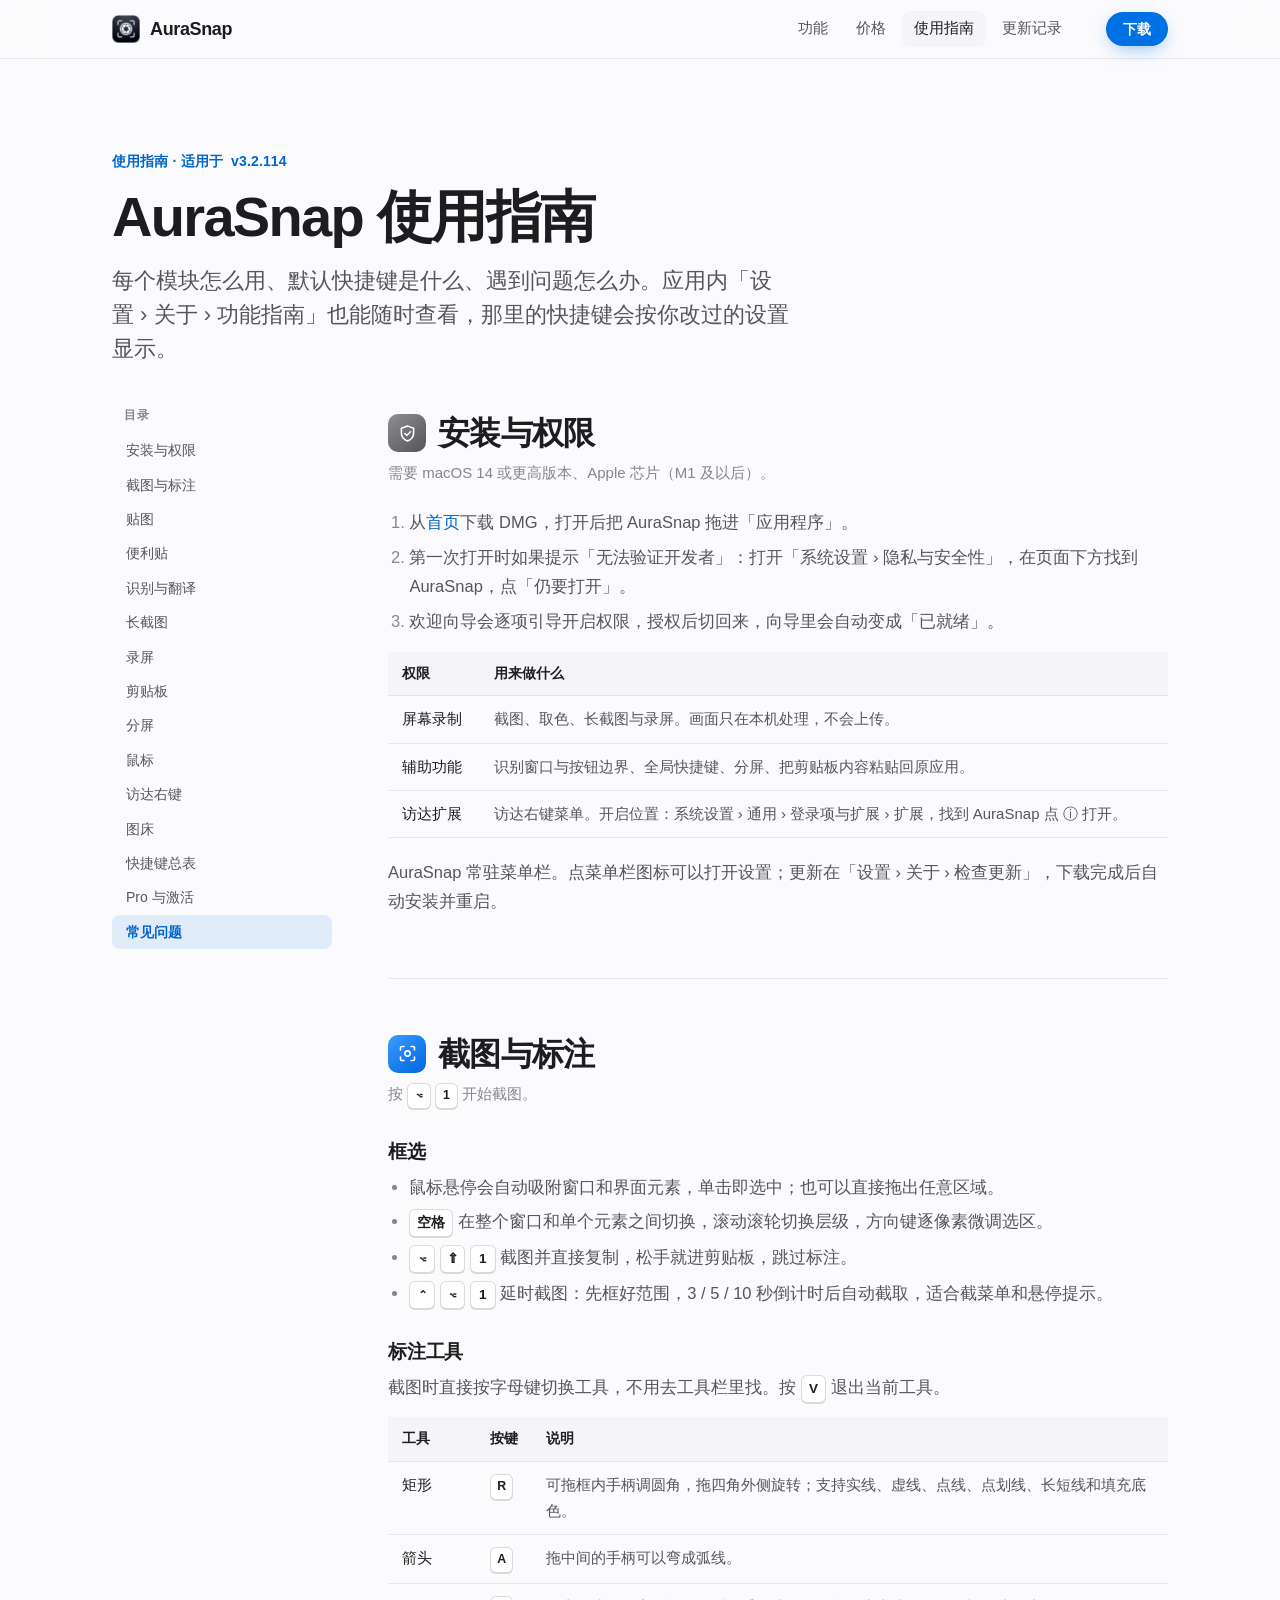
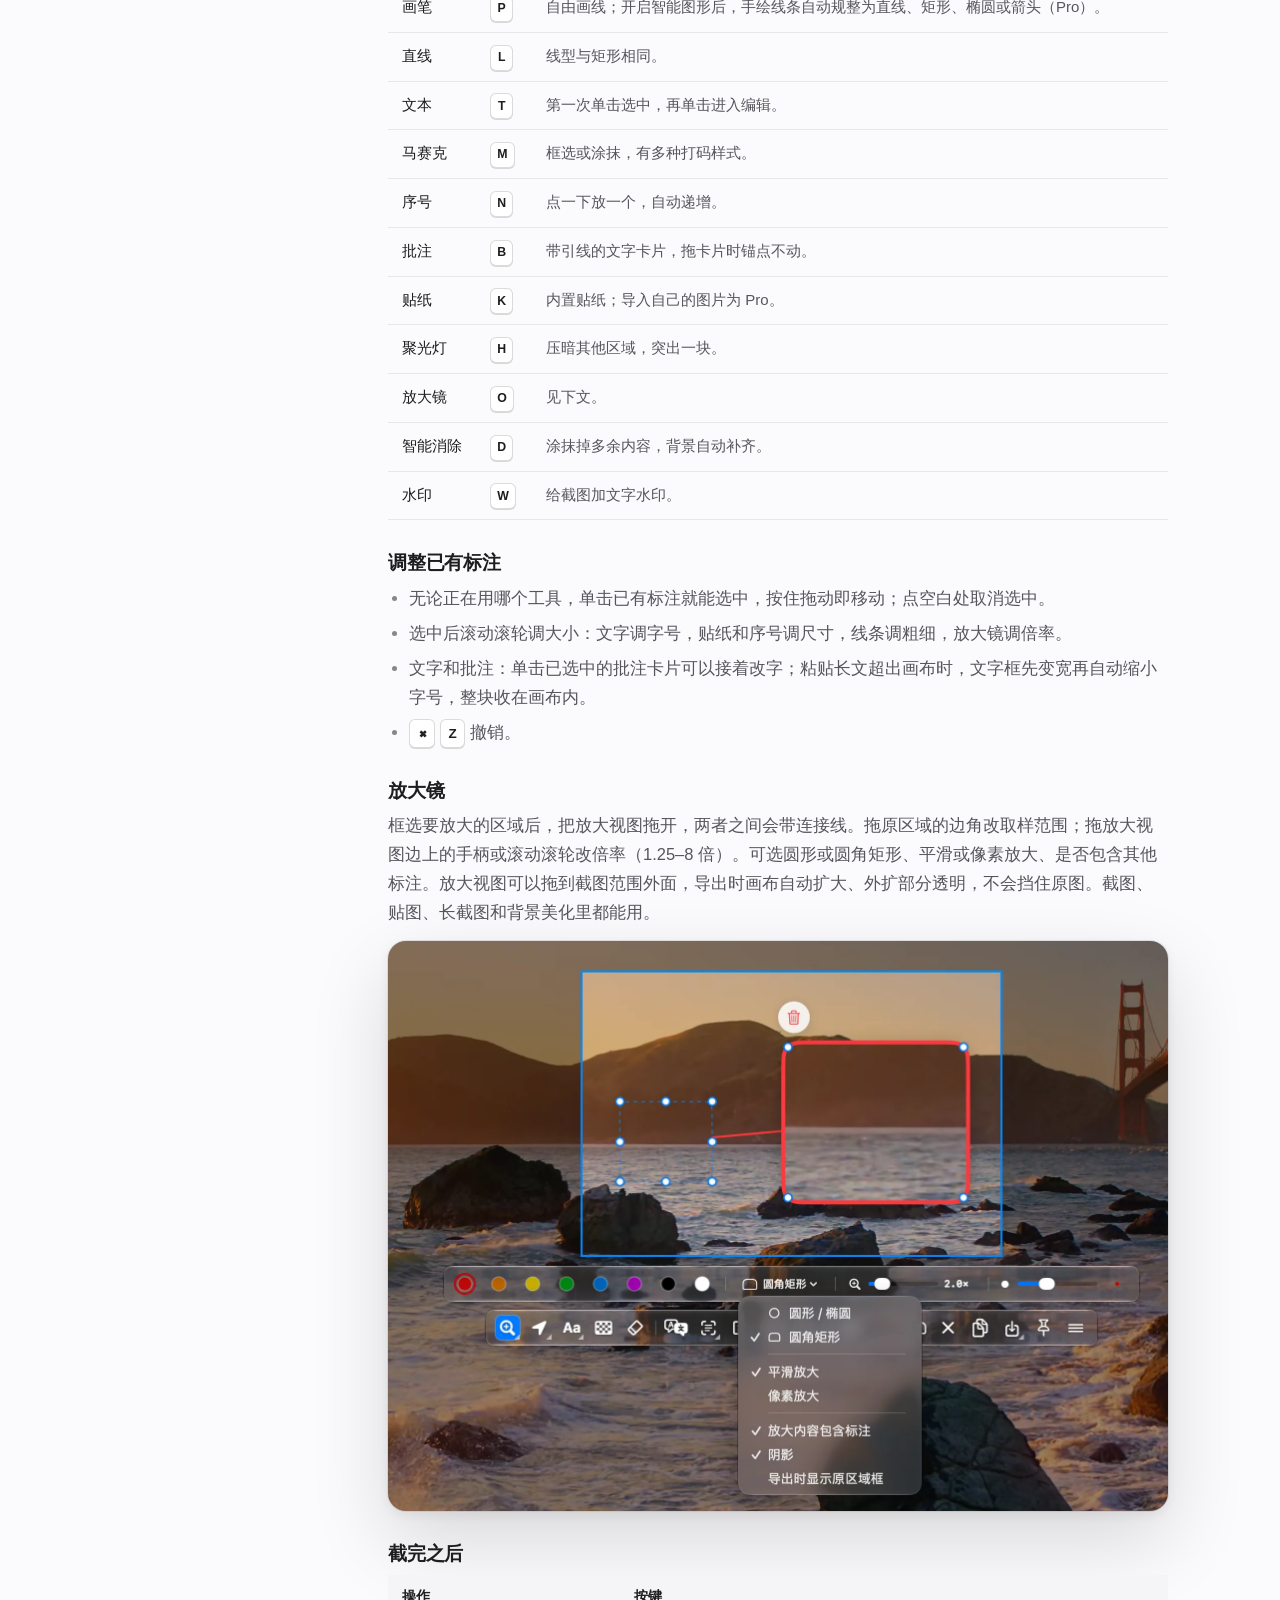
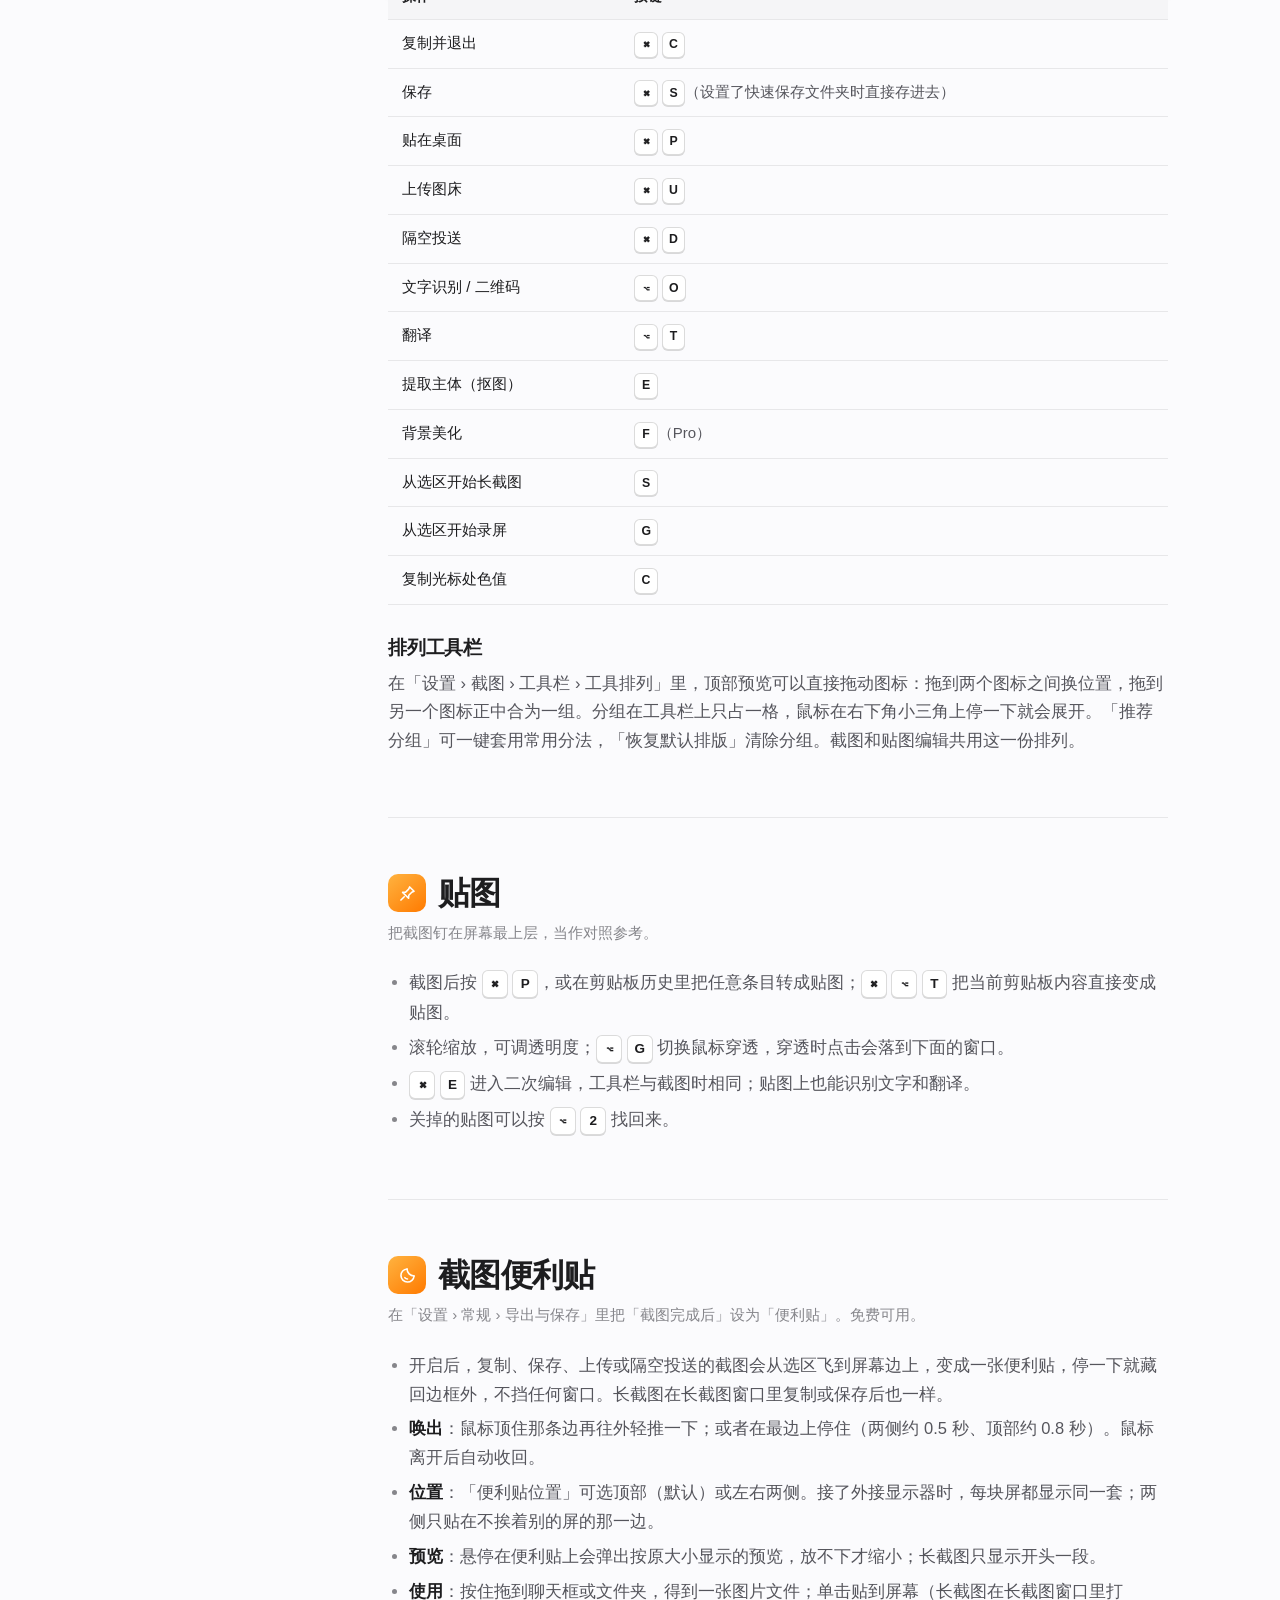
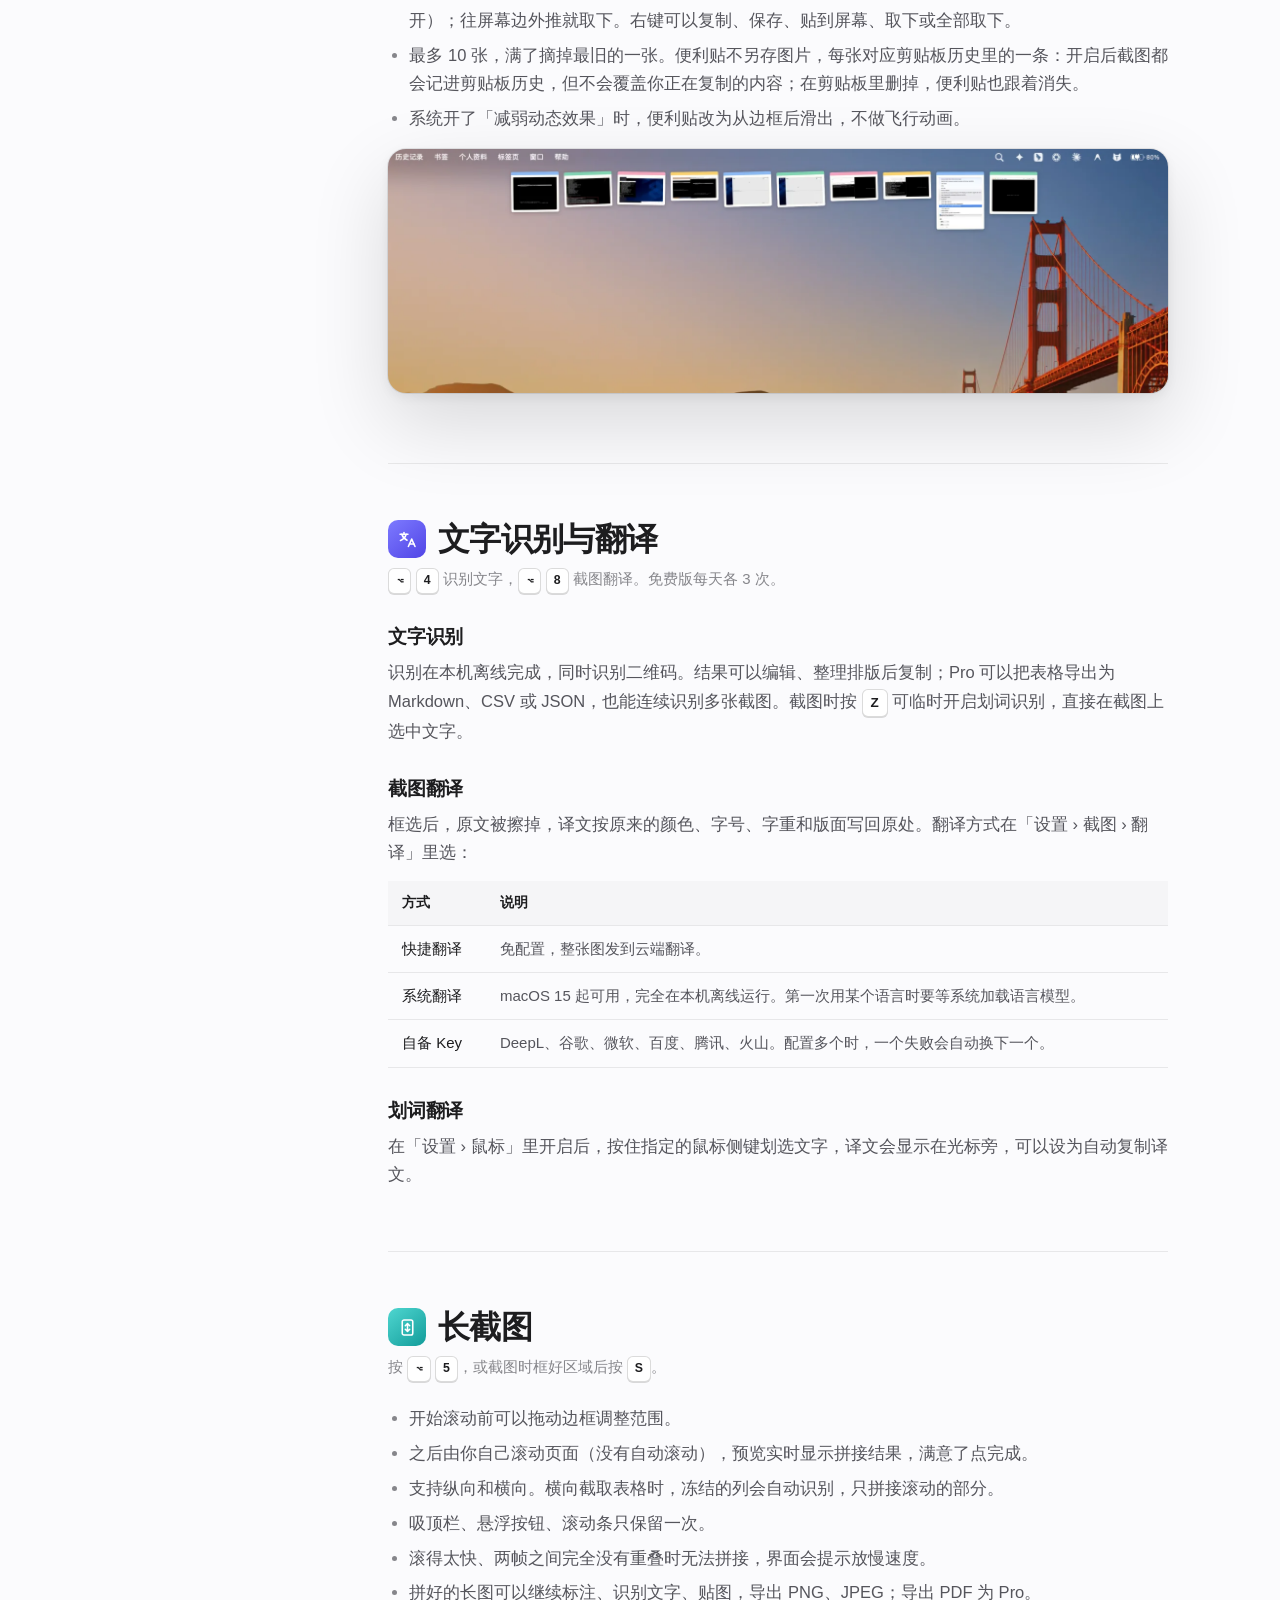
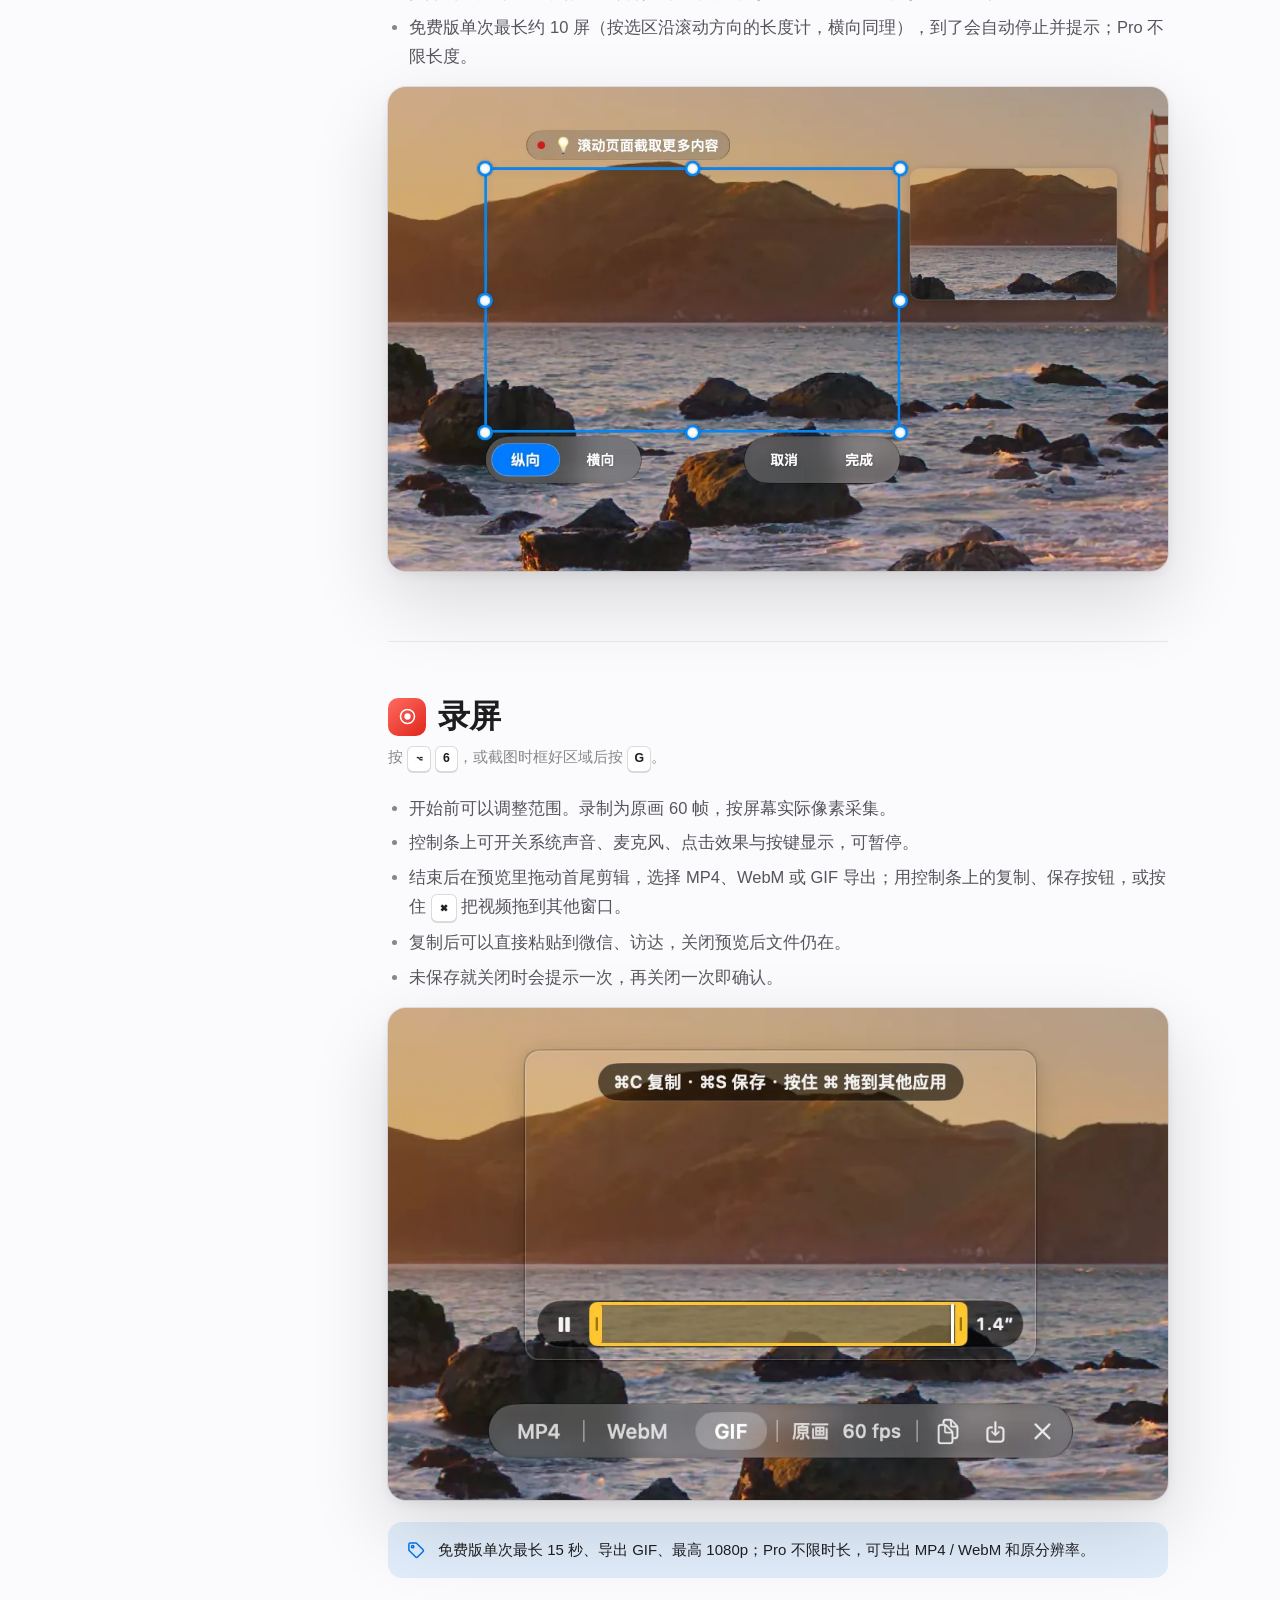
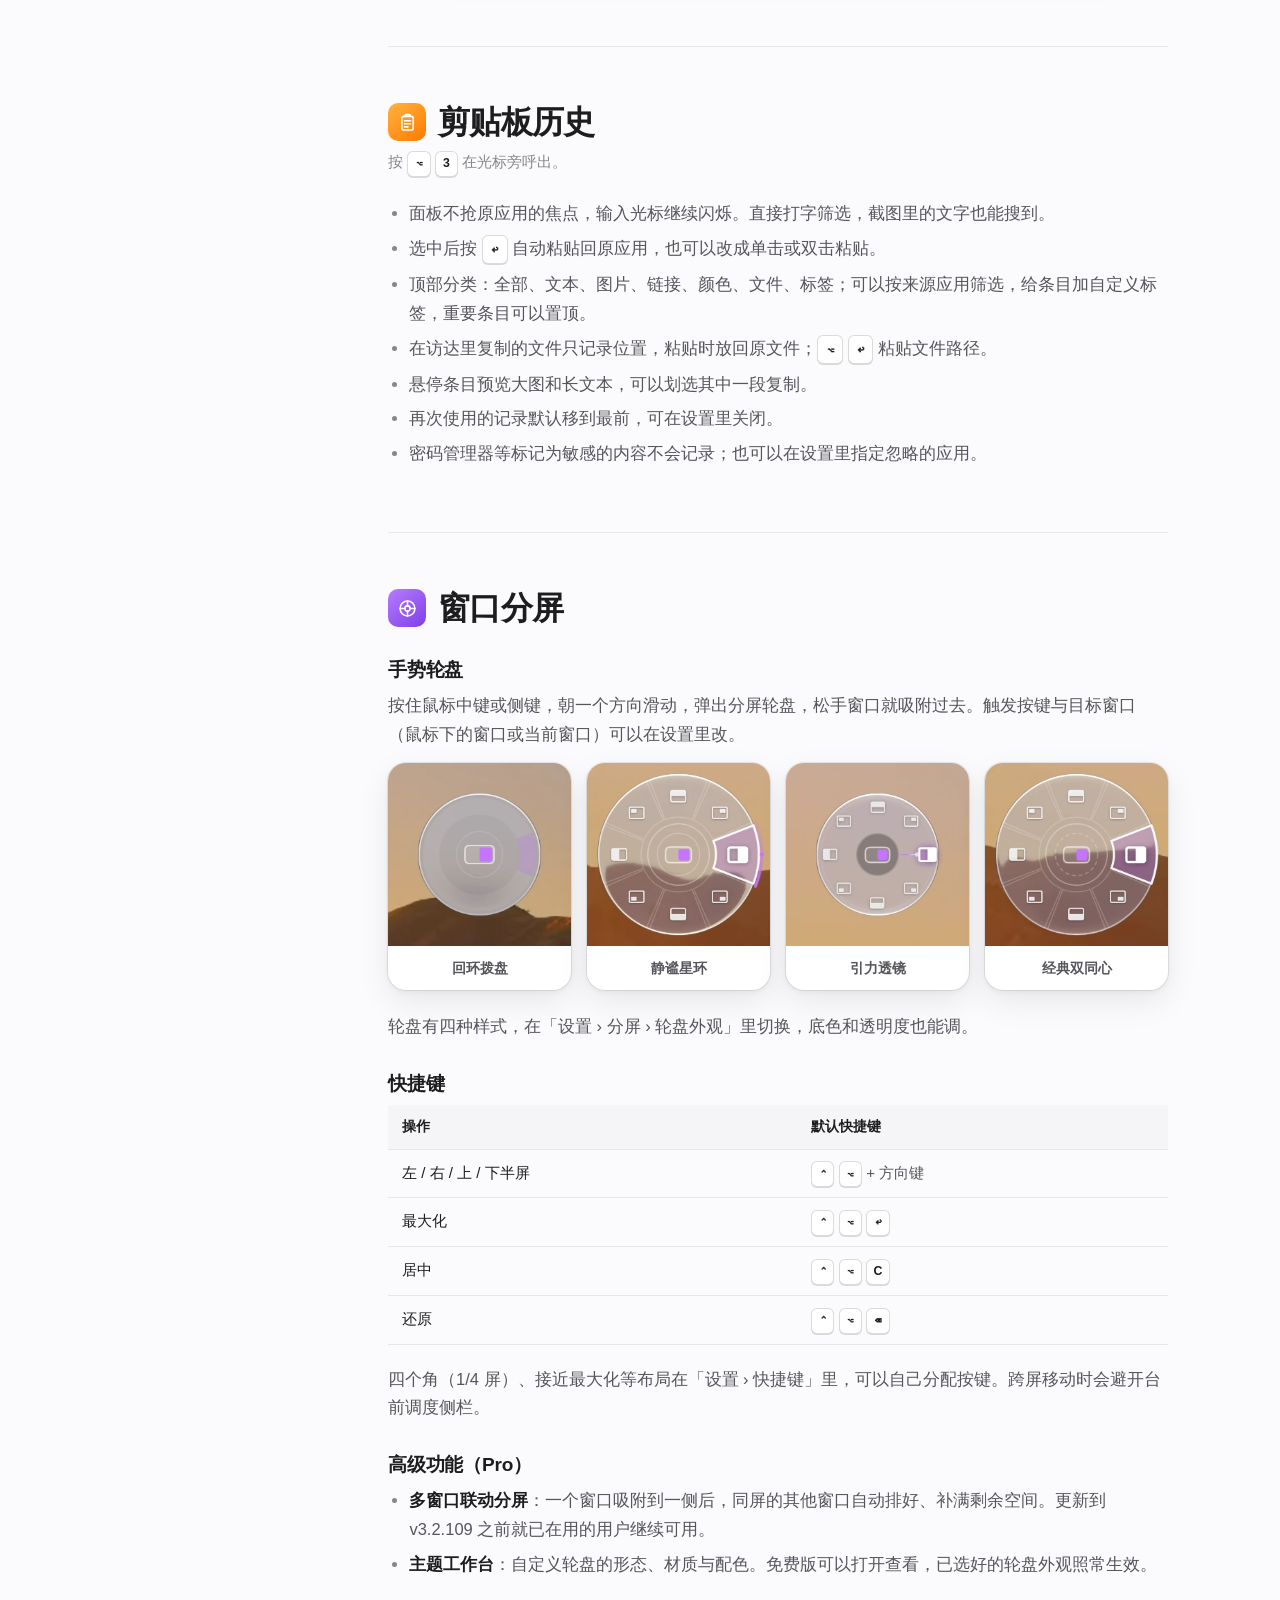
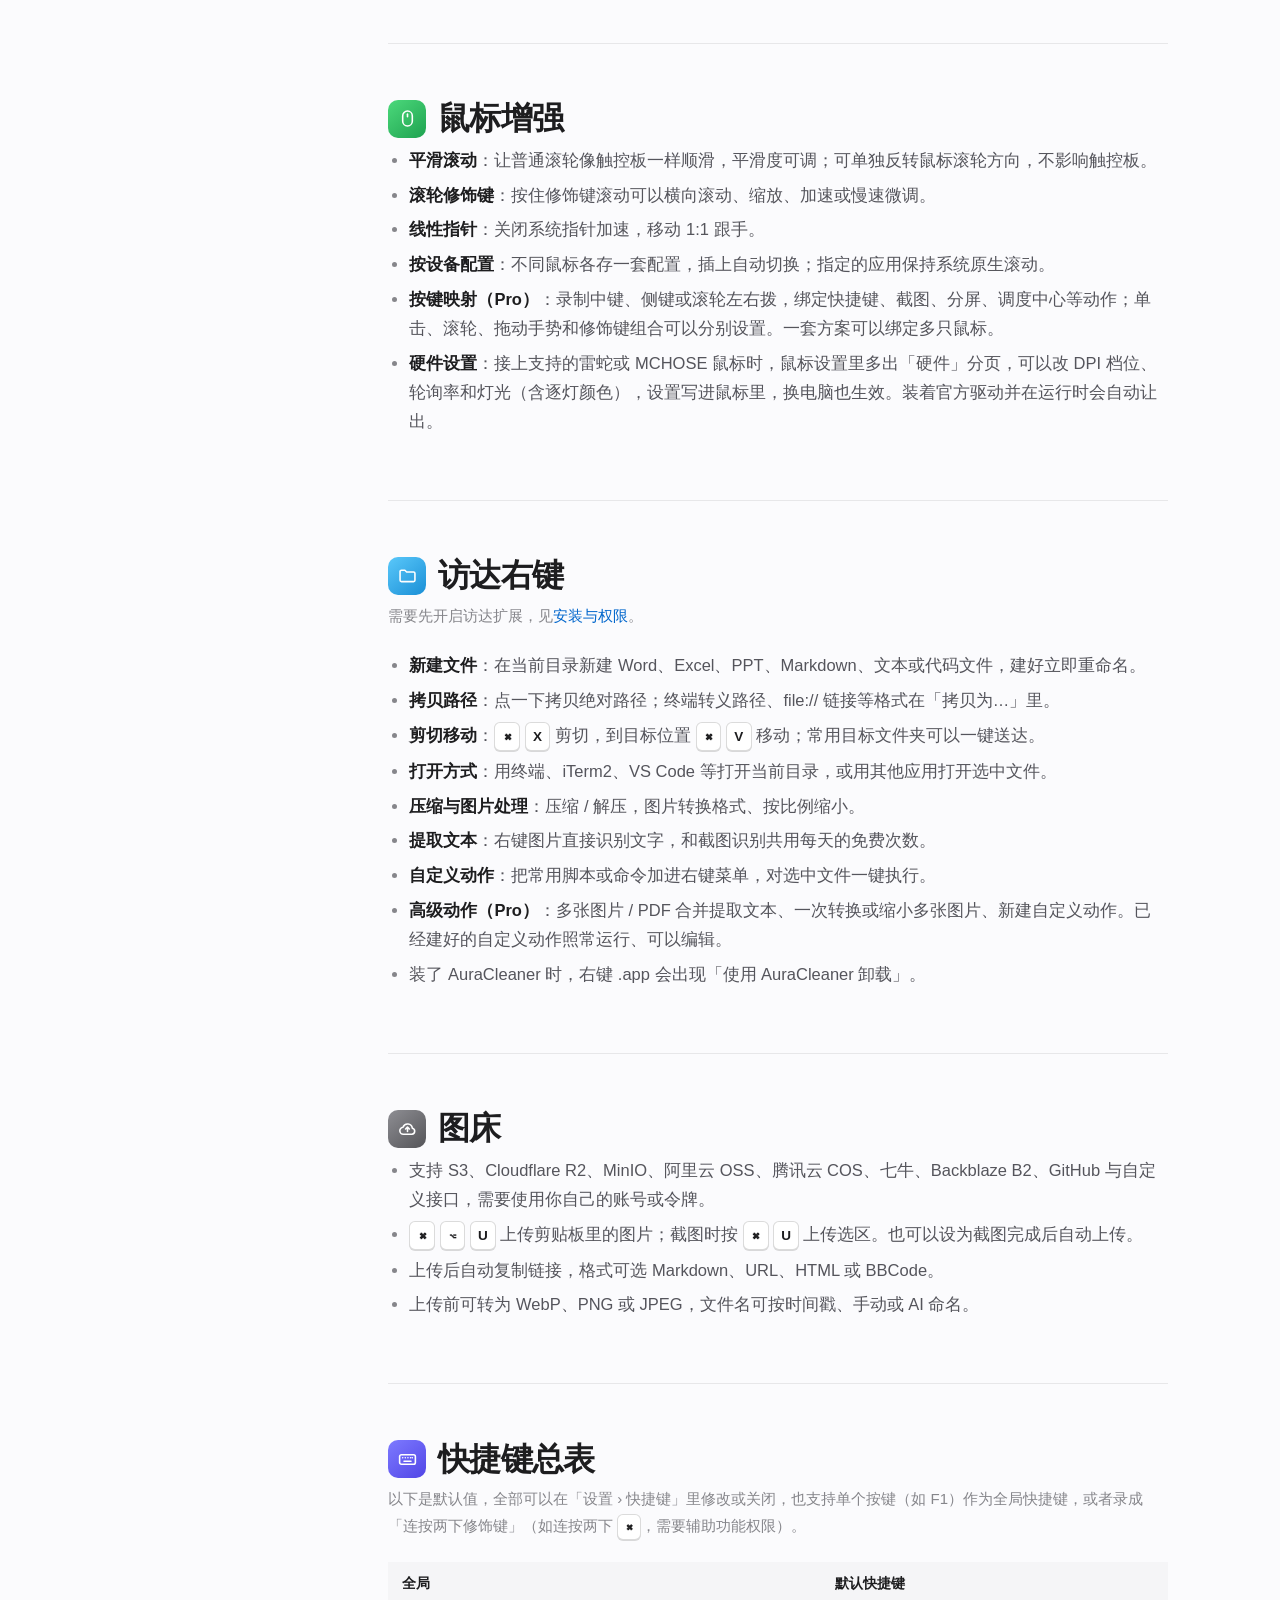
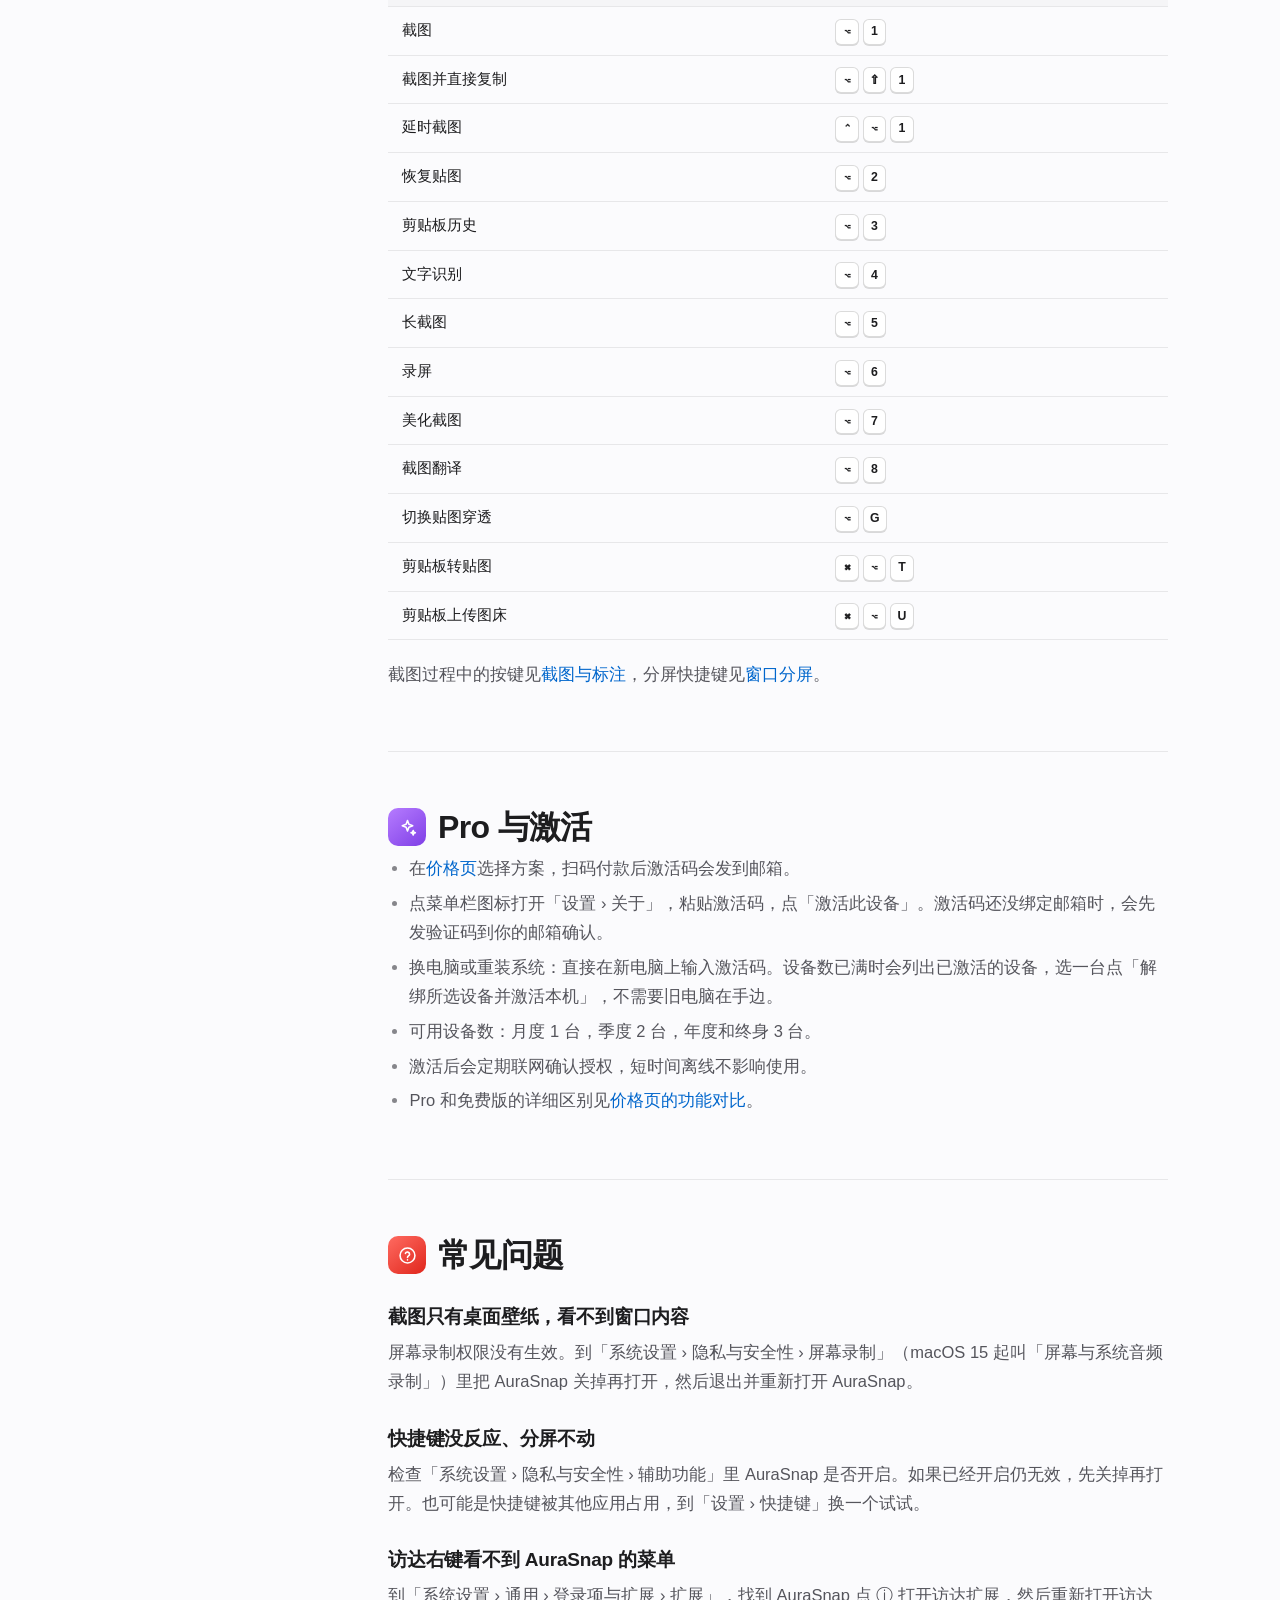
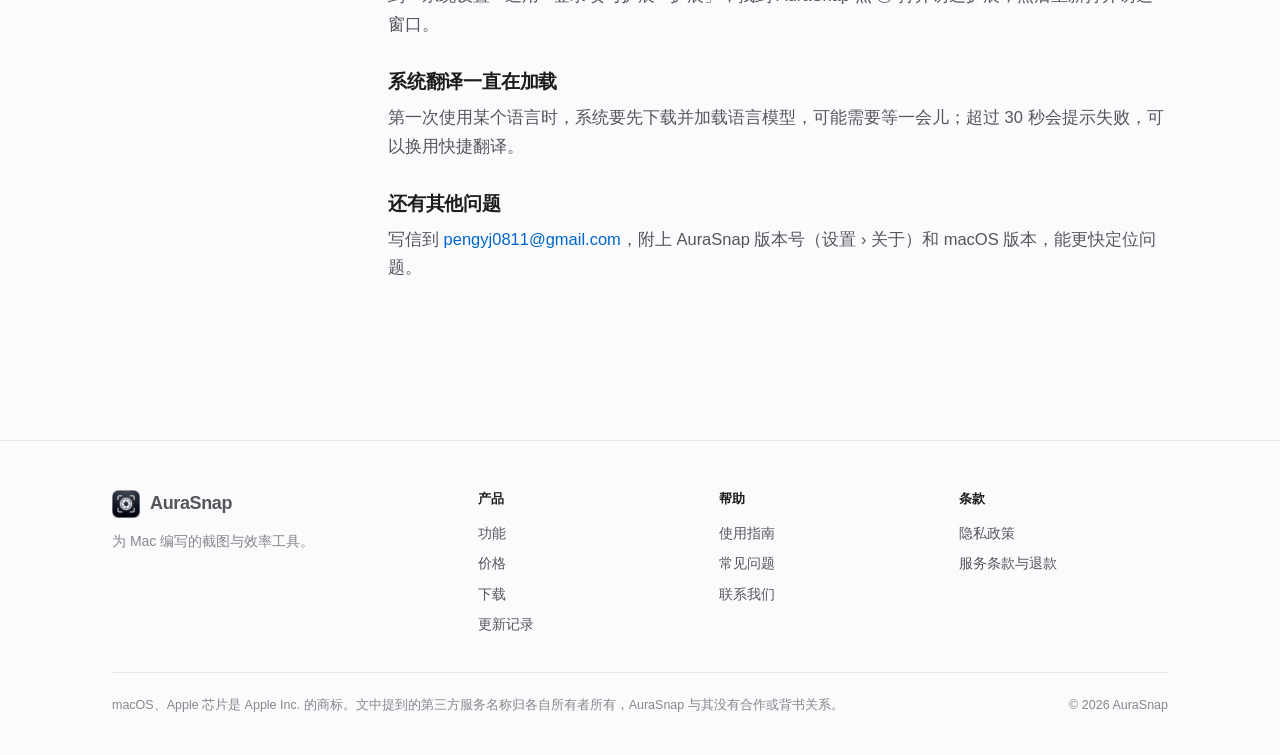
==== commit bcf3fad8: "feat(website): 新增截图便利贴介绍，同步近期 Pro 范围调整，版本号更新到 v3.2.114 - 首页加入「截图便利贴」板块：三段实机录屏 (飞上墙 / 推边唤出 / 单击贴到屏幕) " ====
--- a/guide.html
+++ b/guide.html
@@ -15,7 +15,7 @@
   <link rel="icon" type="image/png" sizes="32x32" href="/favicon.png">
   <link rel="icon" type="image/png" sizes="64x64" href="/favicon-64.png">
   <link rel="apple-touch-icon" sizes="180x180" href="/apple-touch-icon.png">
-  <link rel="stylesheet" href="/assets/site.css?v=4.0.0">
+  <link rel="stylesheet" href="/assets/site.css?v=4.1.0">
 </head>
 <body>
 
@@ -36,7 +36,7 @@
 
 <main class="wrap">
   <div class="doc-hero">
-    <span class="eyebrow">使用指南 · 适用于 <span data-version>v3.2.62</span></span>
+    <span class="eyebrow">使用指南 · 适用于 <span data-version>v3.2.114</span></span>
     <h1 class="title-lg" style="margin-top:12px;">AuraSnap 使用指南</h1>
     <p class="lead">每个模块怎么用、默认快捷键是什么、遇到问题怎么办。应用内「设置 › 关于 › 功能指南」也能随时查看，那里的快捷键会按你改过的设置显示。</p>
   </div>
@@ -47,6 +47,7 @@
       <a href="#install">安装与权限</a>
       <a href="#capture">截图与标注</a>
       <a href="#pin">贴图</a>
+      <a href="#sticky">便利贴</a>
       <a href="#ocr">识别与翻译</a>
       <a href="#long">长截图</a>
       <a href="#record">录屏</a>
@@ -114,10 +115,11 @@
         <ul>
           <li>无论正在用哪个工具，单击已有标注就能选中，按住拖动即移动；点空白处取消选中。</li>
           <li>选中后滚动滚轮调大小：文字调字号，贴纸和序号调尺寸，线条调粗细，放大镜调倍率。</li>
+          <li>文字和批注：单击已选中的批注卡片可以接着改字；粘贴长文超出画布时，文字框先变宽再自动缩小字号，整块收在画布内。</li>
           <li><kbd>⌘</kbd> <kbd>Z</kbd> 撤销。</li>
         </ul>
         <h3>放大镜</h3>
-        <p>框选要放大的区域后，把放大视图拖开，两者之间会带连接线。拖原区域的边角改取样范围；拖放大视图边上的手柄或滚动滚轮改倍率（1.25–8 倍）。可选圆形或圆角矩形、平滑或像素放大、是否包含其他标注。截图、贴图、长截图和背景美化里都能用。</p>
+        <p>框选要放大的区域后，把放大视图拖开，两者之间会带连接线。拖原区域的边角改取样范围；拖放大视图边上的手柄或滚动滚轮改倍率（1.25–8 倍）。可选圆形或圆角矩形、平滑或像素放大、是否包含其他标注。放大视图可以拖到截图范围外面，导出时画布自动扩大、外扩部分透明，不会挡住原图。截图、贴图、长截图和背景美化里都能用。</p>
         <figure class="shot" style="margin:8px 0 22px;"><img src="/assets/shots/magnifier.webp" alt="放大镜标注与形状、放大方式选项" width="1564" height="1144" loading="lazy" decoding="async"></figure>
         <h3>截完之后</h3>
         <table>
@@ -152,6 +154,21 @@
         </ul>
       </section>
 
+      <section class="doc-sec" id="sticky">
+        <h2><span class="mod-ico c-orange"><svg class="i"><use href="/assets/icons.svg#sticker"/></svg></span>截图便利贴</h2>
+        <p class="sec-sub">在「设置 › 常规 › 导出与保存」里把「截图完成后」设为「便利贴」。免费可用。</p>
+        <ul>
+          <li>开启后，复制、保存、上传或隔空投送的截图会从选区飞到屏幕边上，变成一张便利贴，停一下就藏回边框外，不挡任何窗口。长截图在长截图窗口里复制或保存后也一样。</li>
+          <li><strong>唤出</strong>：鼠标顶住那条边再往外轻推一下；或者在最边上停住（两侧约 0.5 秒、顶部约 0.8 秒）。鼠标离开后自动收回。</li>
+          <li><strong>位置</strong>：「便利贴位置」可选顶部（默认）或左右两侧。接了外接显示器时，每块屏都显示同一套；两侧只贴在不挨着别的屏的那一边。</li>
+          <li><strong>预览</strong>：悬停在便利贴上会弹出按原大小显示的预览，放不下才缩小；长截图只显示开头一段。</li>
+          <li><strong>使用</strong>：按住拖到聊天框或文件夹，得到一张图片文件；单击贴到屏幕（长截图在长截图窗口里打开）；往屏幕边外推就取下。右键可以复制、保存、贴到屏幕、取下或全部取下。</li>
+          <li>最多 10 张，满了摘掉最旧的一张。便利贴不另存图片，每张对应剪贴板历史里的一条：开启后截图都会记进剪贴板历史，但不会覆盖你正在复制的内容；在剪贴板里删掉，便利贴也跟着消失。</li>
+          <li>系统开了「减弱动态效果」时，便利贴改为从边框后滑出，不做飞行动画。</li>
+        </ul>
+        <figure class="shot" style="margin:8px 0 22px;"><img src="/assets/shots/sticky-wall.webp" alt="屏幕顶部一排十张便利贴" width="1600" height="501" loading="lazy" decoding="async"></figure>
+      </section>
+
       <section class="doc-sec" id="ocr">
         <h2><span class="mod-ico c-indigo"><svg class="i"><use href="/assets/icons.svg#translate"/></svg></span>文字识别与翻译</h2>
         <p class="sec-sub"><kbd>⌥</kbd> <kbd>4</kbd> 识别文字，<kbd>⌥</kbd> <kbd>8</kbd> 截图翻译。免费版每天各 3 次。</p>
@@ -181,6 +198,7 @@
           <li>吸顶栏、悬浮按钮、滚动条只保留一次。</li>
           <li>滚得太快、两帧之间完全没有重叠时无法拼接，界面会提示放慢速度。</li>
           <li>拼好的长图可以继续标注、识别文字、贴图，导出 PNG、JPEG；导出 PDF 为 Pro。</li>
+          <li>免费版单次最长约 10 屏（按选区沿滚动方向的长度计，横向同理），到了会自动停止并提示；Pro 不限长度。</li>
         </ul>
         <figure class="shot" style="margin:8px 0 22px;"><img src="/assets/shots/longshot.webp" alt="长截图开始前：调整范围、切换纵向 / 横向，右侧实时预览" width="1206" height="748" loading="lazy" decoding="async"></figure>
       </section>
@@ -229,7 +247,12 @@
             <tr><td>还原</td><td><kbd>⌃</kbd> <kbd>⌥</kbd> <kbd>⌫</kbd></td></tr>
           </tbody>
         </table>
-        <p>四个角（1/4 屏）、接近最大化等布局在「设置 › 快捷键」里，可以自己分配按键。一个窗口吸附到一侧后，相邻窗口会自动补满剩余空间；跨屏移动时会避开台前调度侧栏。</p>
+        <p>四个角（1/4 屏）、接近最大化等布局在「设置 › 快捷键」里，可以自己分配按键。跨屏移动时会避开台前调度侧栏。</p>
+        <h3>高级功能（Pro）</h3>
+        <ul>
+          <li><strong>多窗口联动分屏</strong>：一个窗口吸附到一侧后，同屏的其他窗口自动排好、补满剩余空间。更新到 v3.2.109 之前就已在用的用户继续可用。</li>
+          <li><strong>主题工作台</strong>：自定义轮盘的形态、材质与配色。免费版可以打开查看，已选好的轮盘外观照常生效。</li>
+        </ul>
       </section>
 
       <section class="doc-sec" id="mouse">
@@ -239,7 +262,8 @@
           <li><strong>滚轮修饰键</strong>：按住修饰键滚动可以横向滚动、缩放、加速或慢速微调。</li>
           <li><strong>线性指针</strong>：关闭系统指针加速，移动 1:1 跟手。</li>
           <li><strong>按设备配置</strong>：不同鼠标各存一套配置，插上自动切换；指定的应用保持系统原生滚动。</li>
-          <li><strong>按键映射（Pro）</strong>：录制中键或侧键，绑定快捷键、截图、分屏、调度中心等动作；单击、滚轮、拖动手势和修饰键组合可以分别设置。</li>
+          <li><strong>按键映射（Pro）</strong>：录制中键、侧键或滚轮左右拨，绑定快捷键、截图、分屏、调度中心等动作；单击、滚轮、拖动手势和修饰键组合可以分别设置。一套方案可以绑定多只鼠标。</li>
+          <li><strong>硬件设置</strong>：接上支持的雷蛇或 MCHOSE 鼠标时，鼠标设置里多出「硬件」分页，可以改 DPI 档位、轮询率和灯光（含逐灯颜色），设置写进鼠标里，换电脑也生效。装着官方驱动并在运行时会自动让出。</li>
         </ul>
       </section>
 
@@ -252,7 +276,9 @@
           <li><strong>剪切移动</strong>：<kbd>⌘</kbd> <kbd>X</kbd> 剪切，到目标位置 <kbd>⌘</kbd> <kbd>V</kbd> 移动；常用目标文件夹可以一键送达。</li>
           <li><strong>打开方式</strong>：用终端、iTerm2、VS Code 等打开当前目录，或用其他应用打开选中文件。</li>
           <li><strong>压缩与图片处理</strong>：压缩 / 解压，图片转换格式、按比例缩小。</li>
+          <li><strong>提取文本</strong>：右键图片直接识别文字，和截图识别共用每天的免费次数。</li>
           <li><strong>自定义动作</strong>：把常用脚本或命令加进右键菜单，对选中文件一键执行。</li>
+          <li><strong>高级动作（Pro）</strong>：多张图片 / PDF 合并提取文本、一次转换或缩小多张图片、新建自定义动作。已经建好的自定义动作照常运行、可以编辑。</li>
           <li>装了 AuraCleaner 时，右键 .app 会出现「使用 AuraCleaner 卸载」。</li>
         </ul>
       </section>
@@ -269,7 +295,7 @@
 
       <section class="doc-sec" id="shortcuts">
         <h2><span class="mod-ico c-indigo"><svg class="i"><use href="/assets/icons.svg#keyboard"/></svg></span>快捷键总表</h2>
-        <p class="sec-sub">以下是默认值，全部可以在「设置 › 快捷键」里修改或关闭，也支持单个按键（如 F1）作为全局快捷键。</p>
+        <p class="sec-sub">以下是默认值，全部可以在「设置 › 快捷键」里修改或关闭，也支持单个按键（如 F1）作为全局快捷键，或者录成「连按两下修饰键」（如连按两下 <kbd>⌘</kbd>，需要辅助功能权限）。</p>
         <table>
           <thead><tr><th>全局</th><th>默认快捷键</th></tr></thead>
           <tbody>
@@ -338,6 +364,6 @@
   </div>
 </footer>
 
-<script src="/assets/site.js?v=4.0.0" defer></script>
+<script src="/assets/site.js?v=4.1.0" defer></script>
 </body>
 </html>
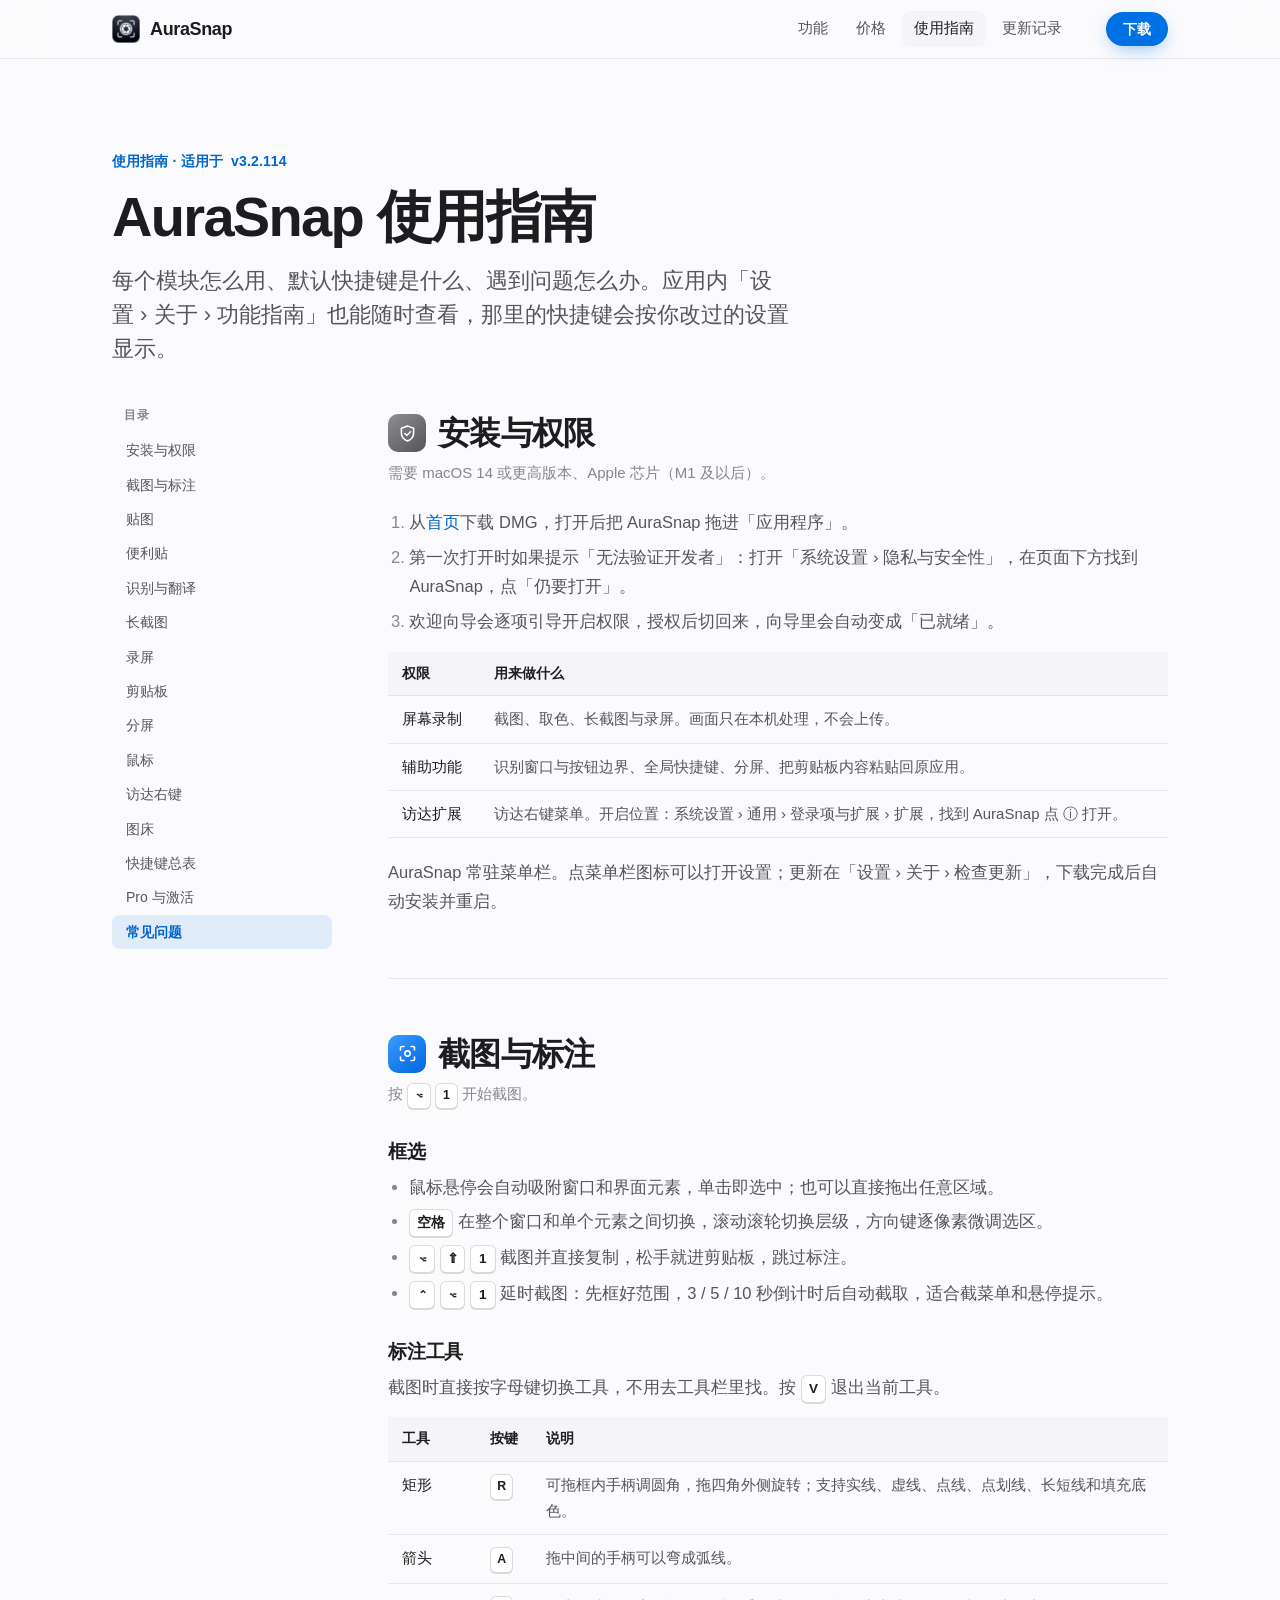
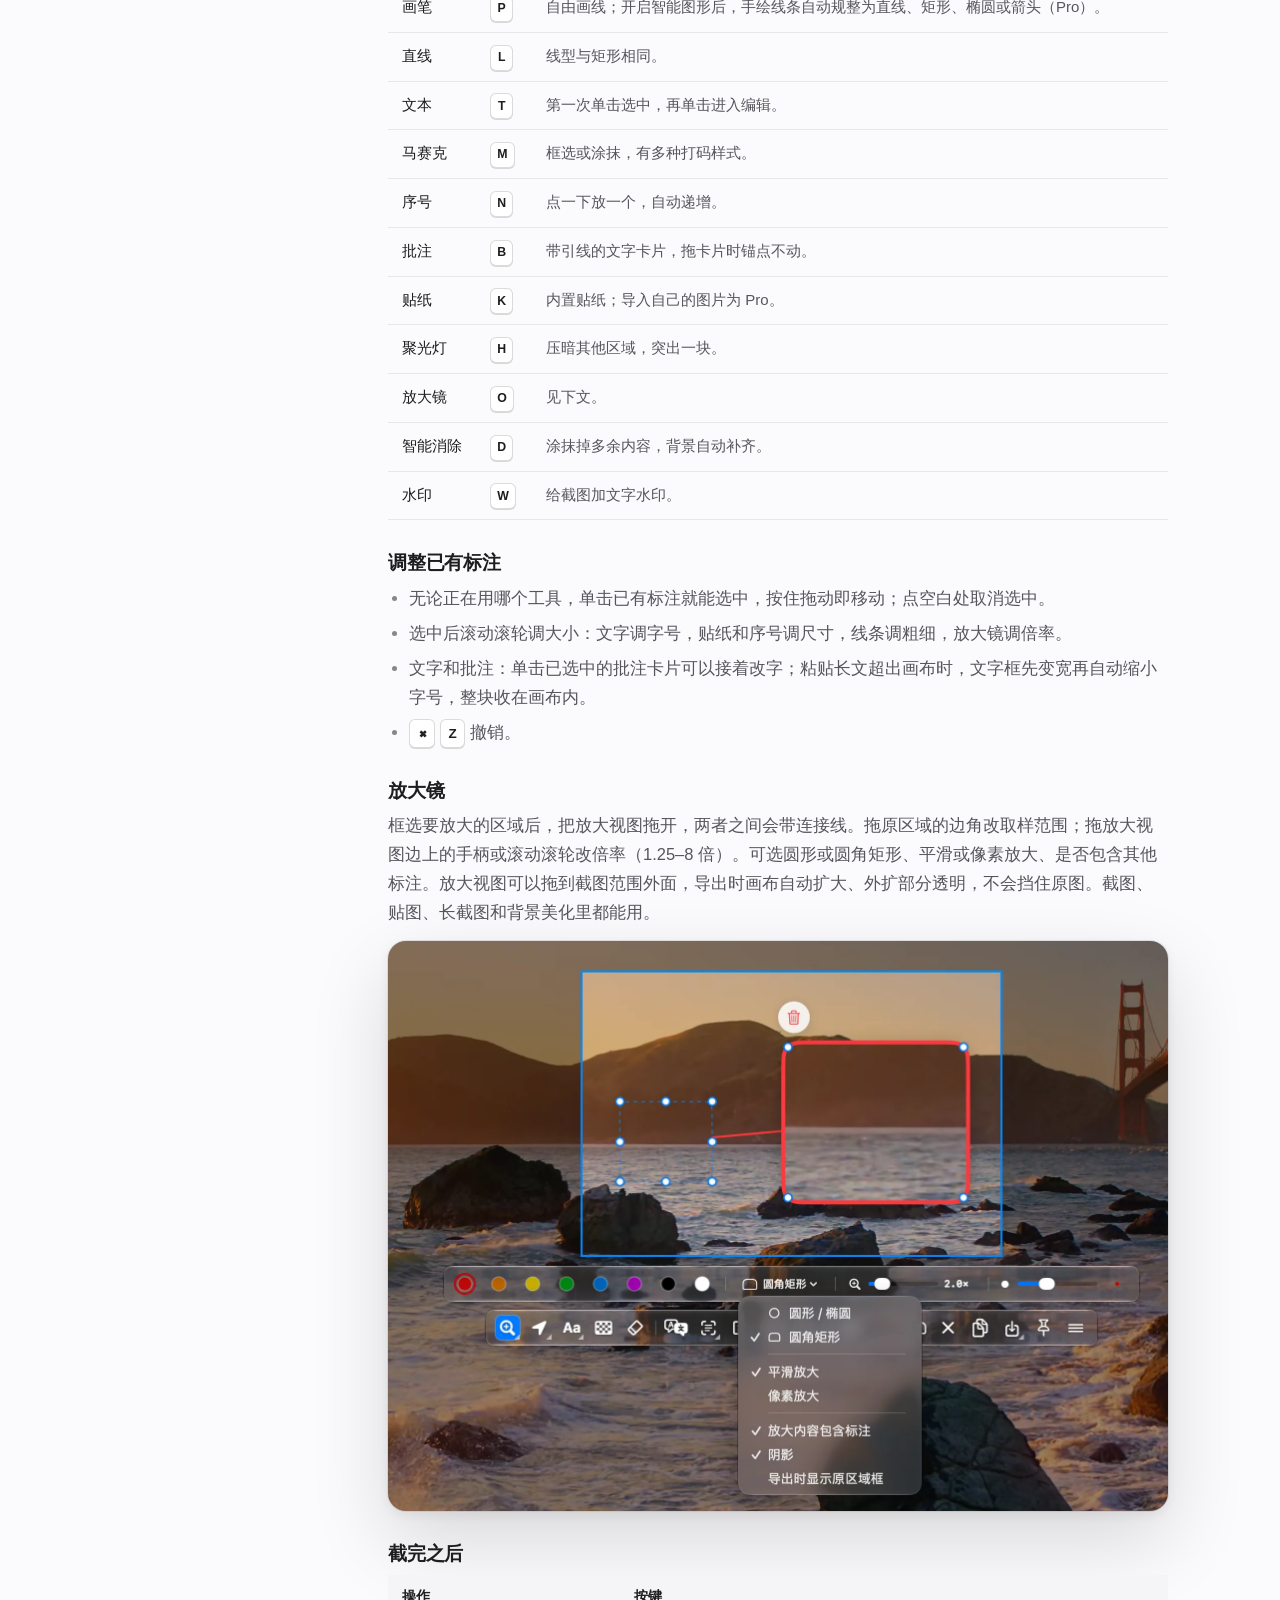
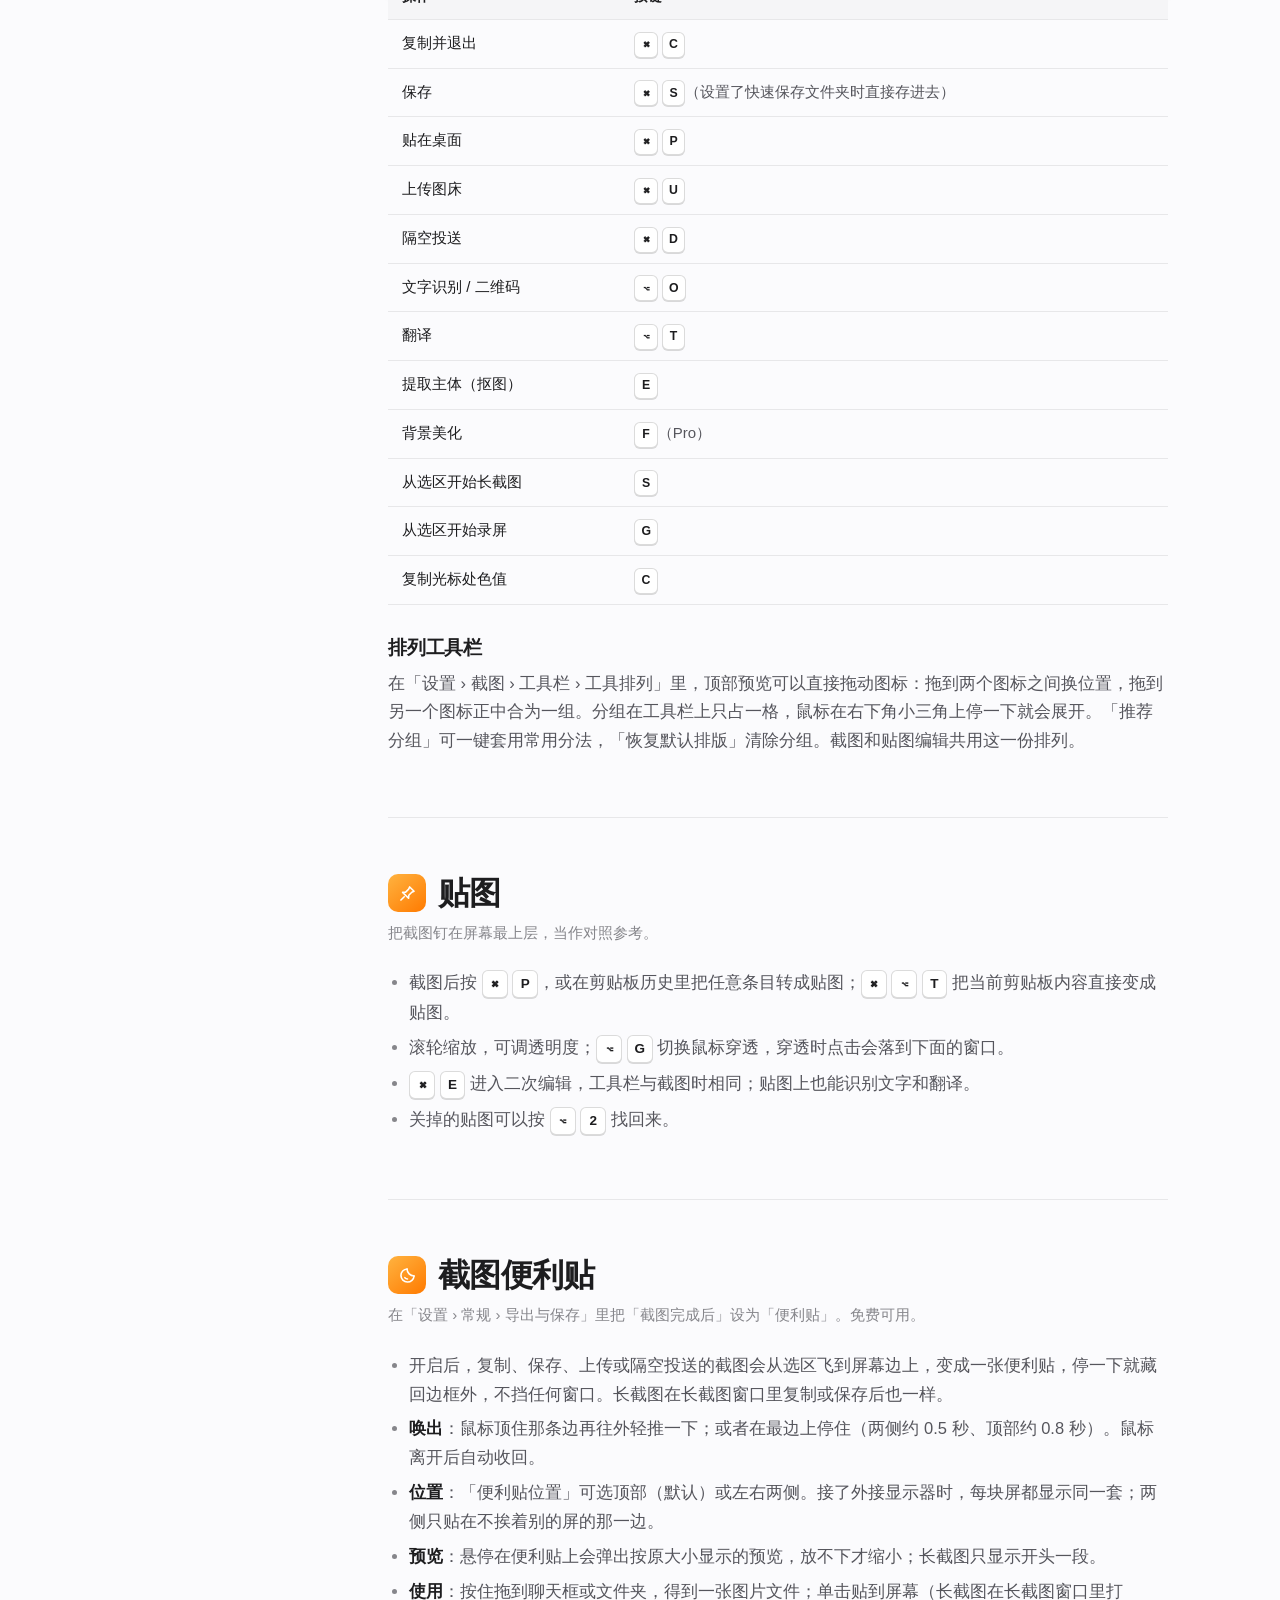
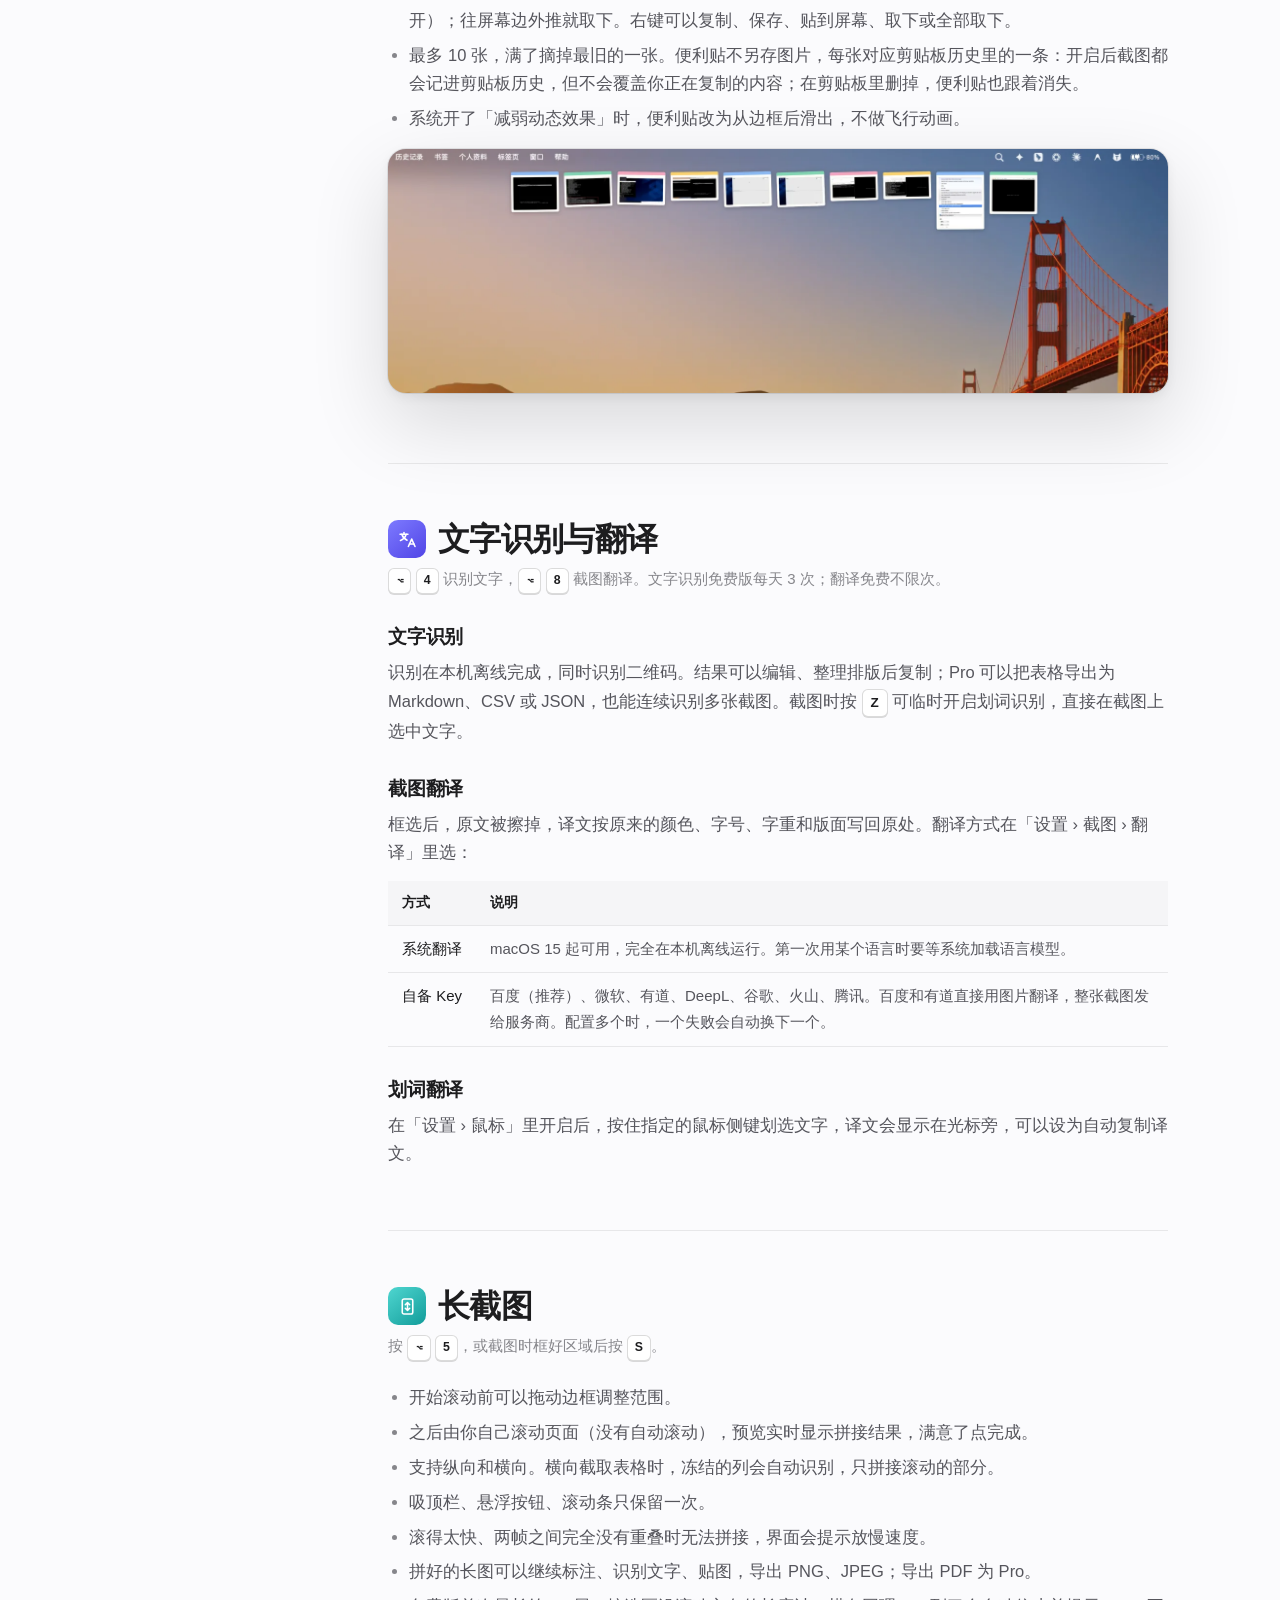
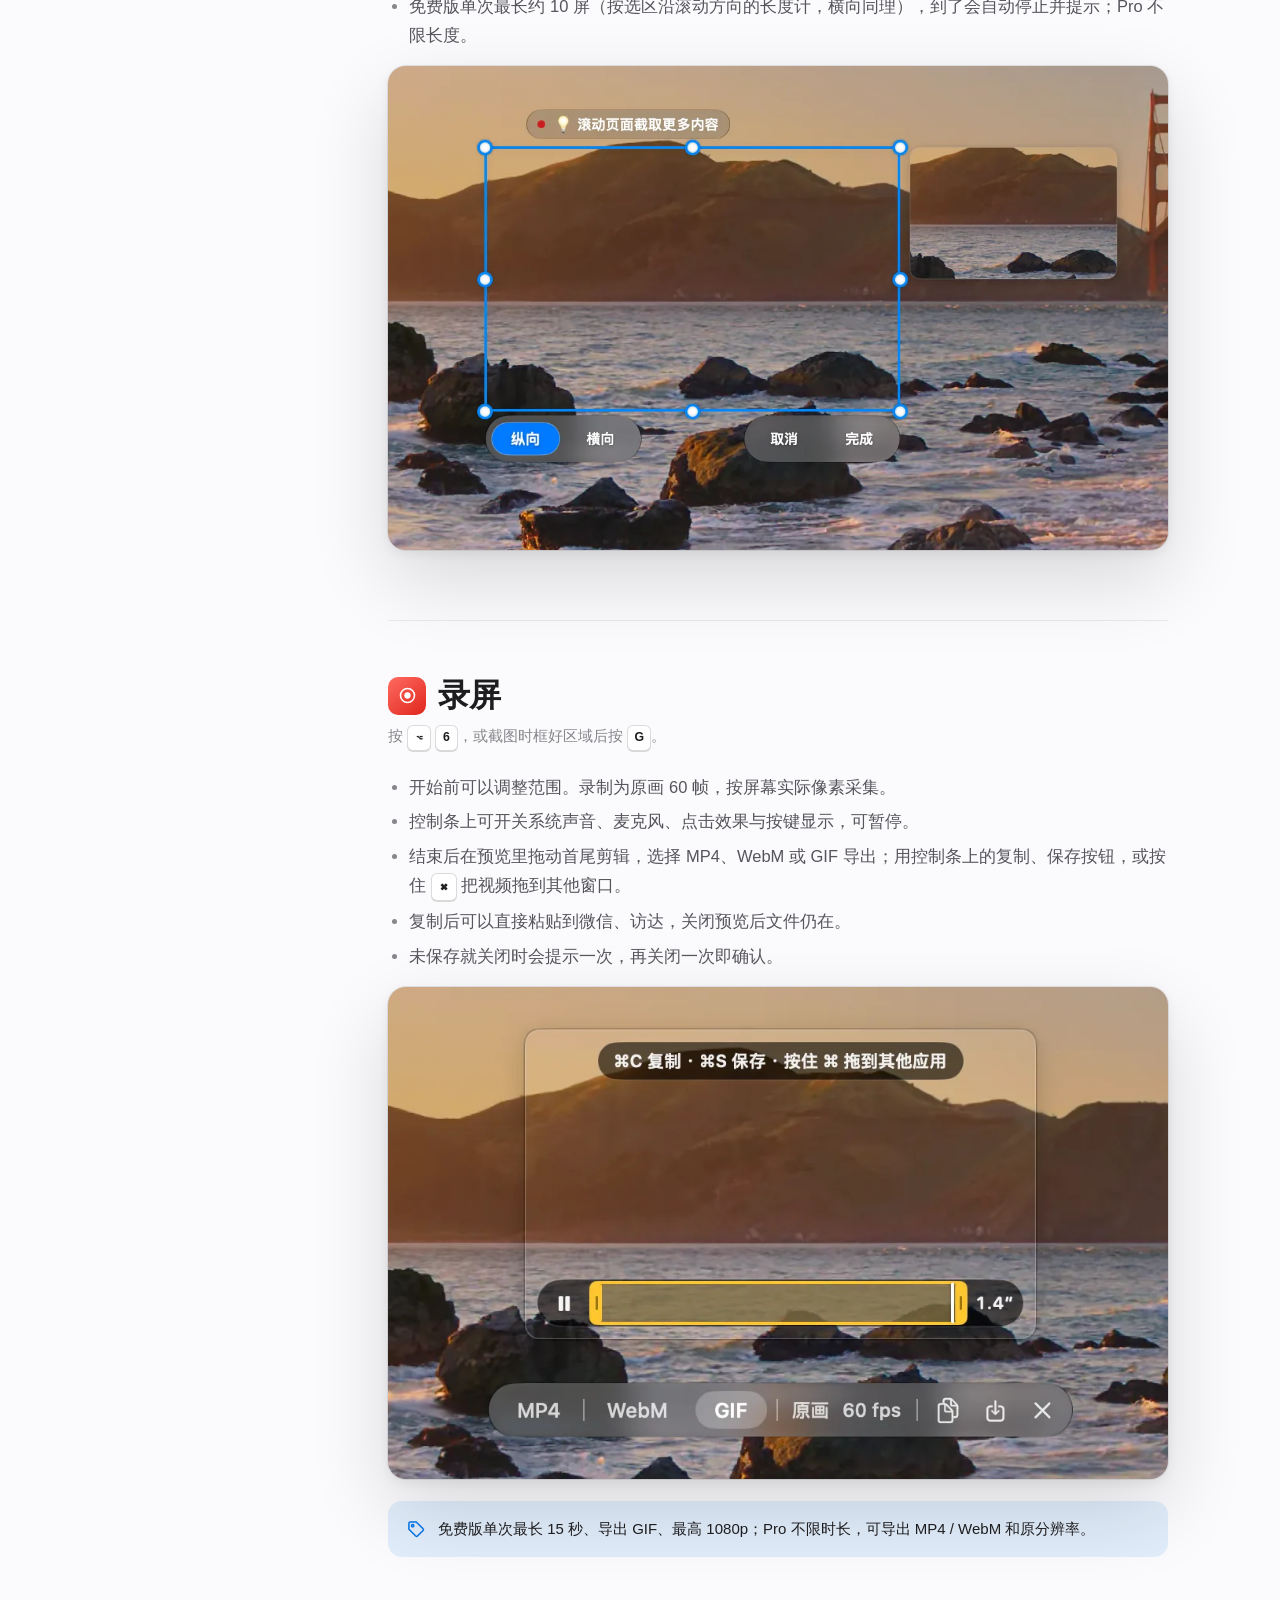
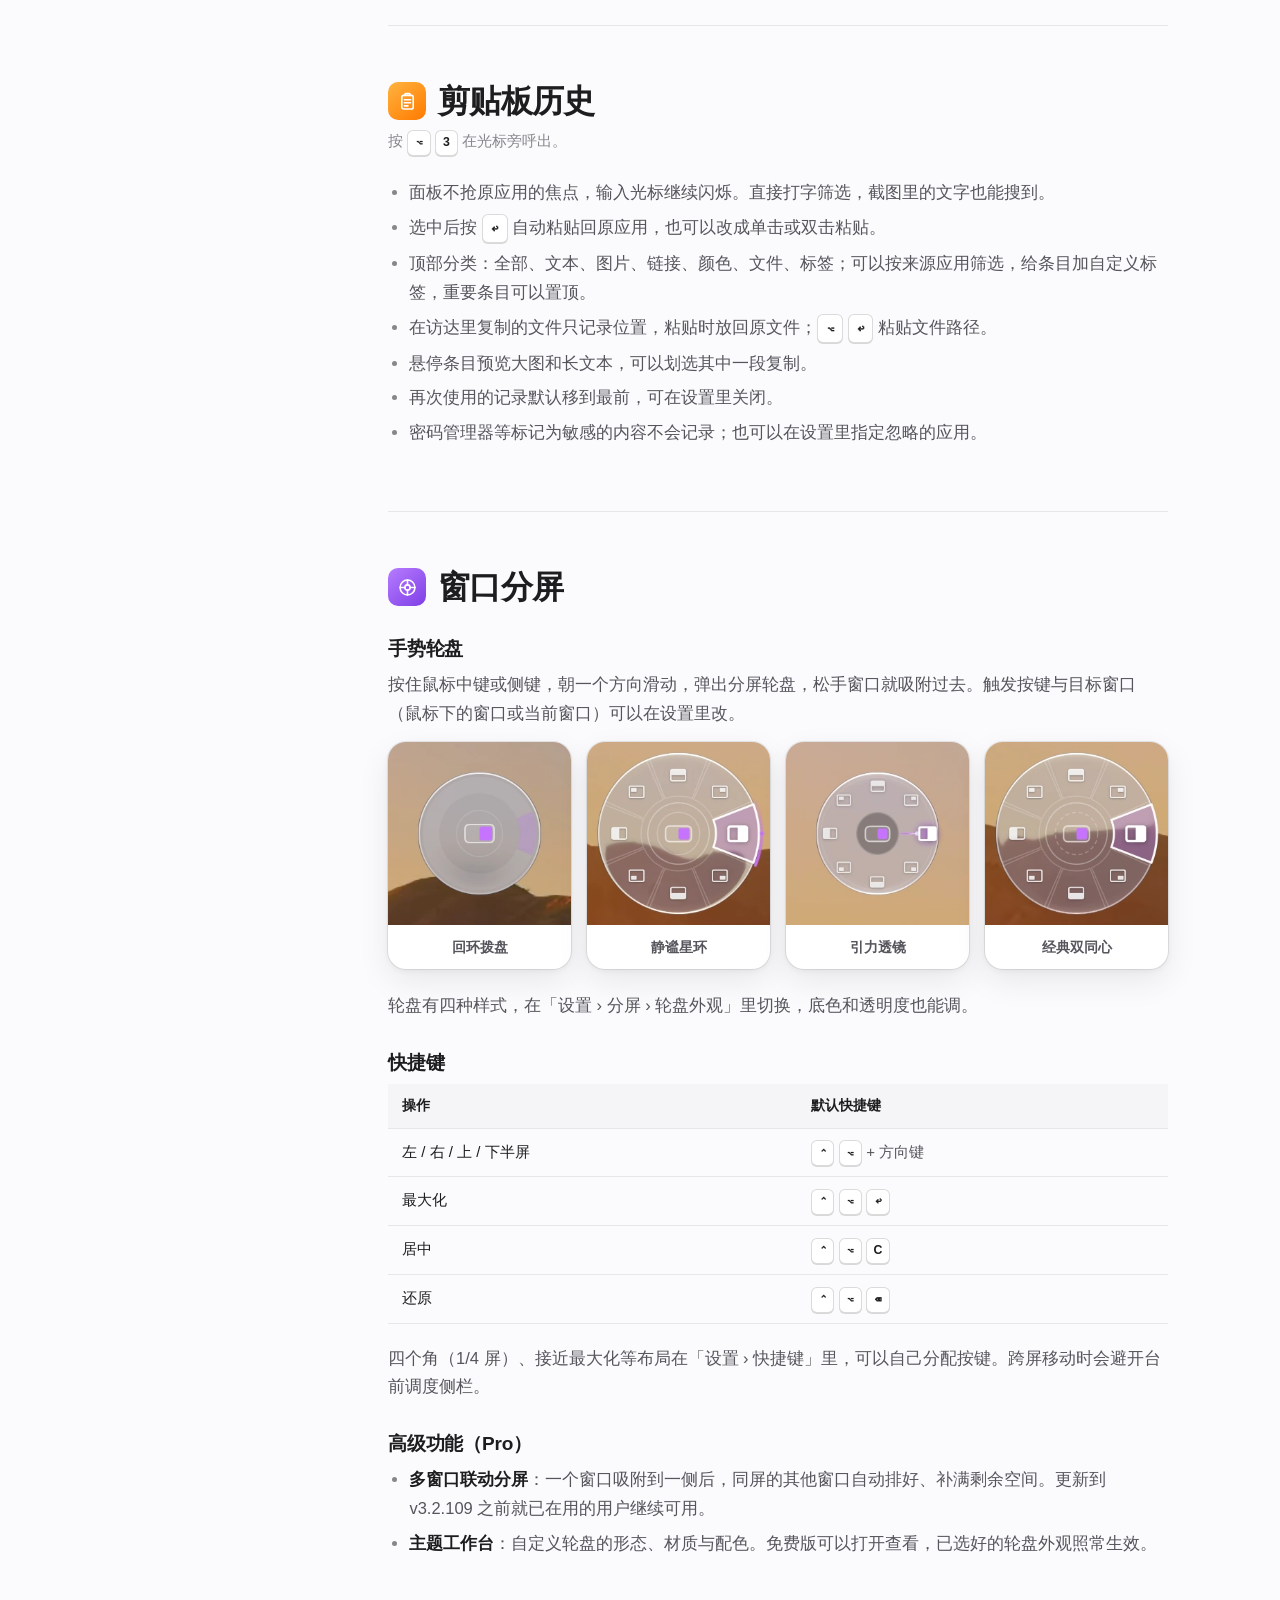
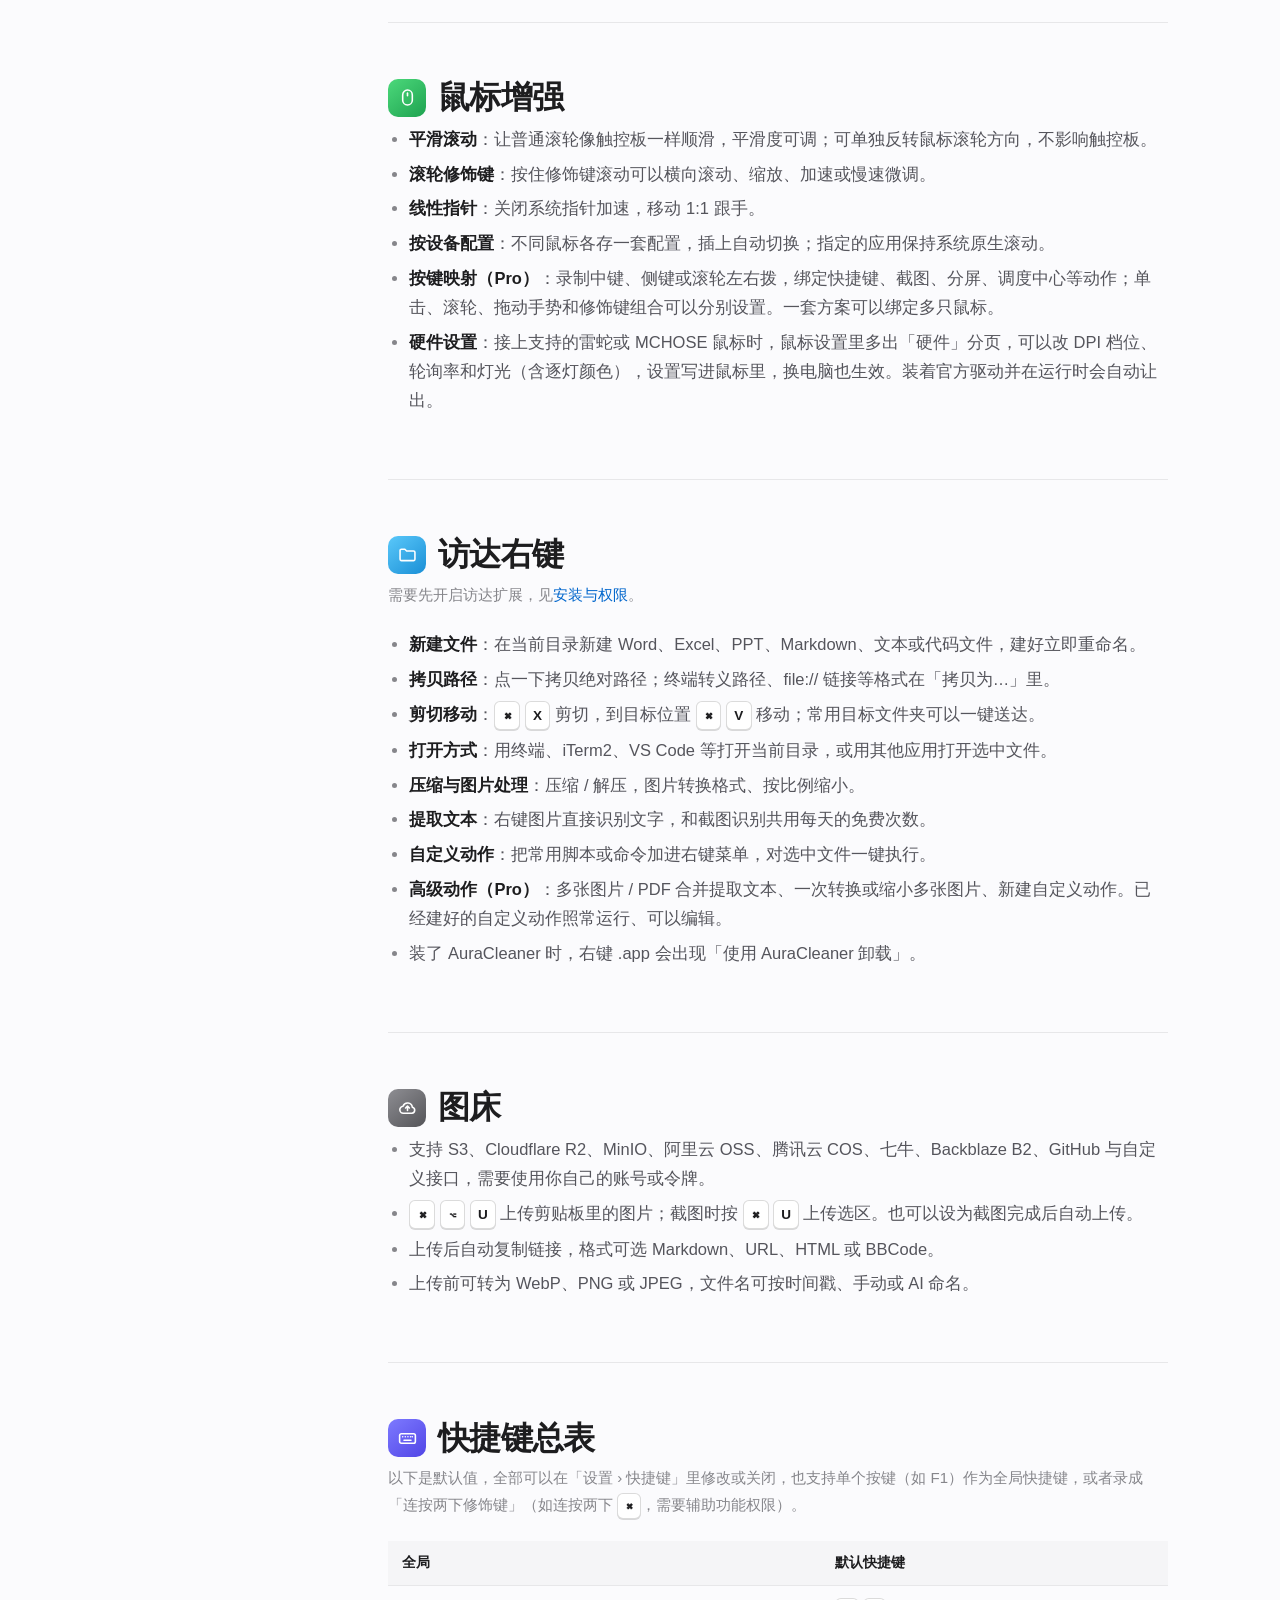
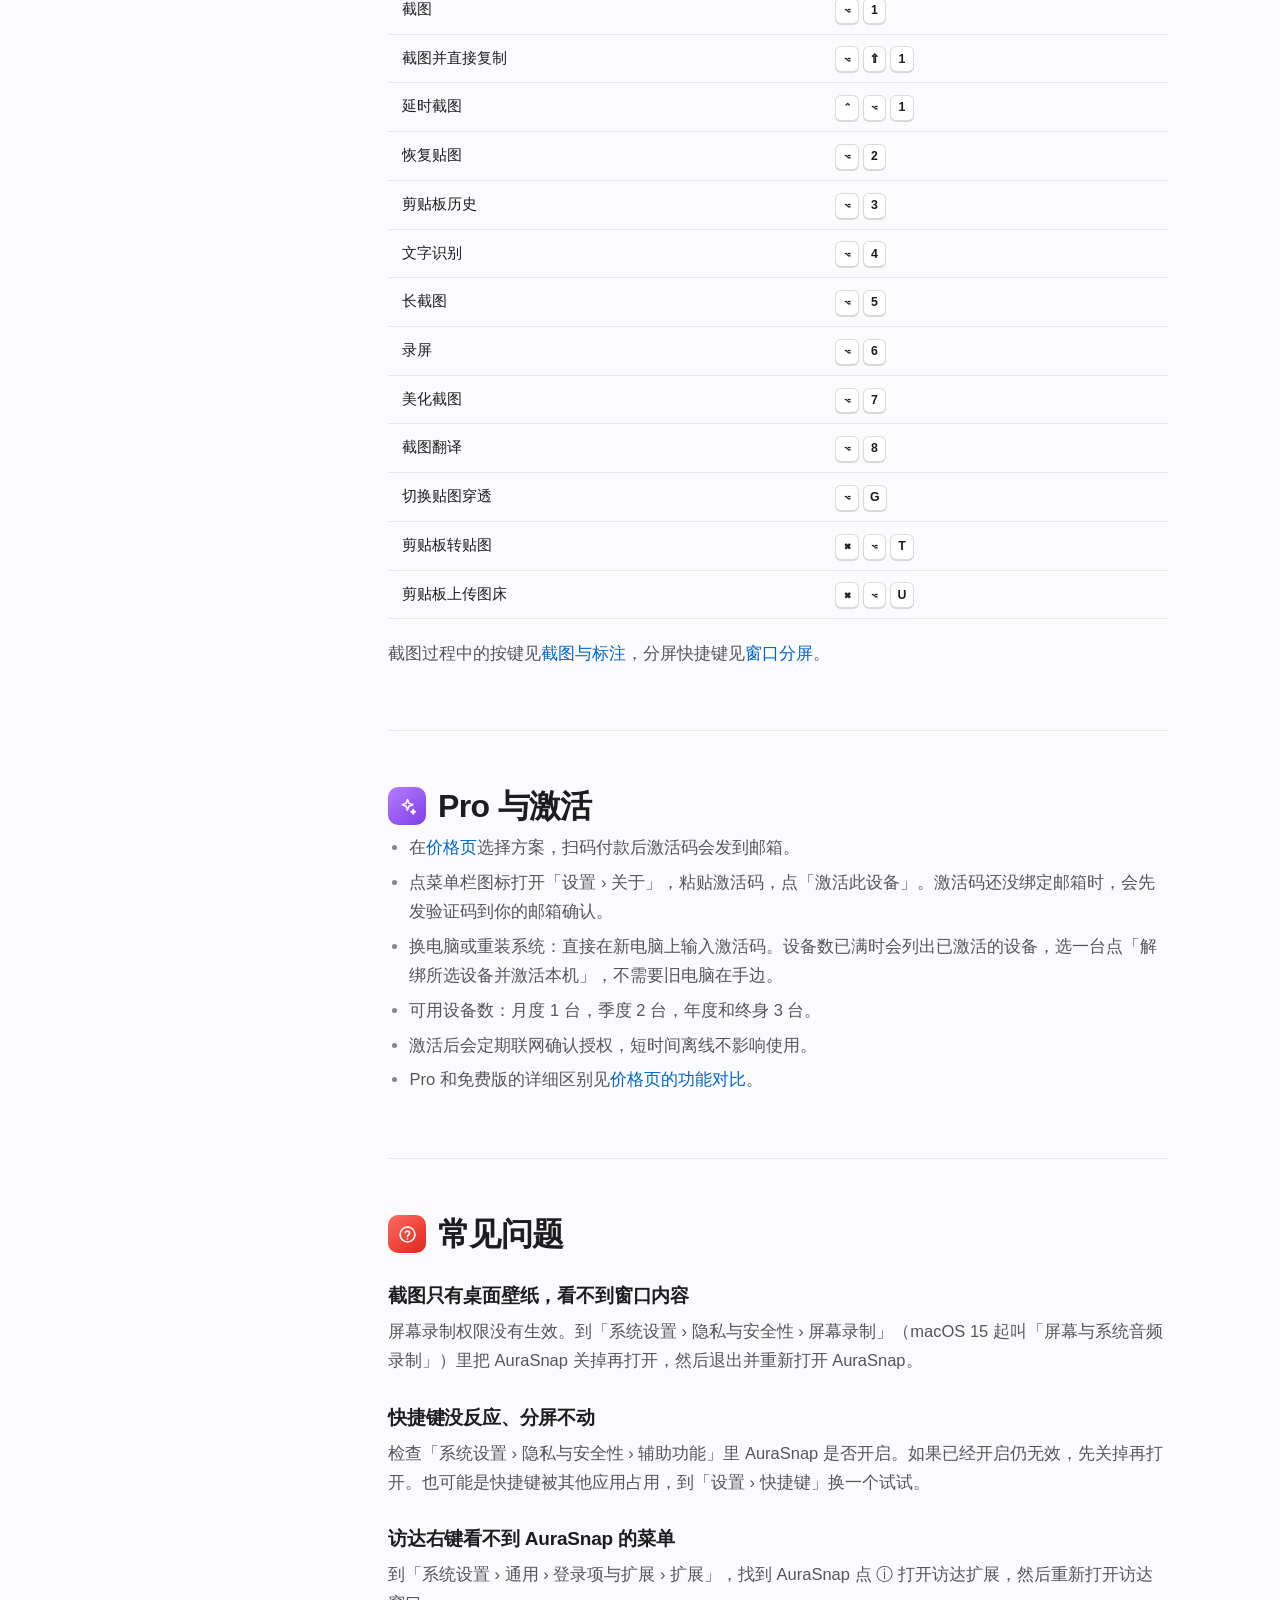
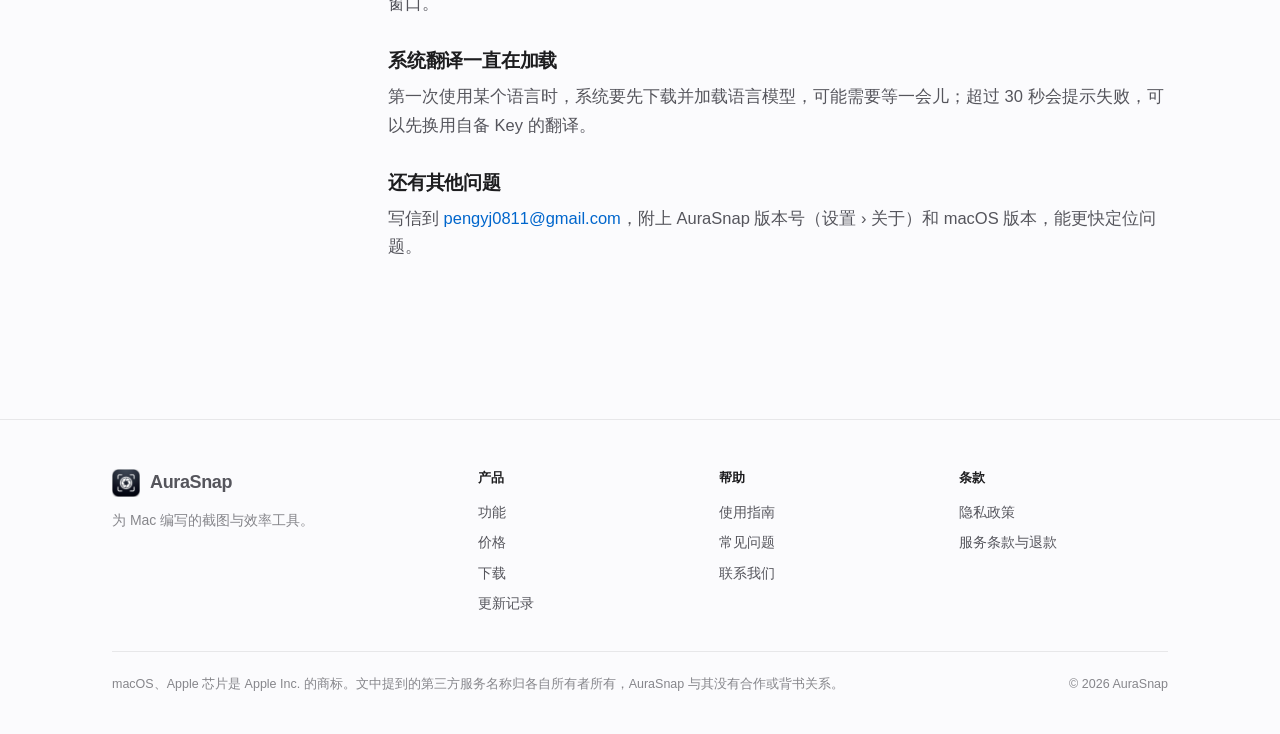
==== commit 38cf32b6: "docs(website): AI 助手、截图翻译、Bria 云端抠图改为免费，移除快捷翻译 - 价格表：翻译、AI 助手与 Bria 云端抠图移到「不收费的部分」，翻译不再每天 3 次 - 首页：翻" ====
--- a/guide.html
+++ b/guide.html
@@ -171,7 +171,7 @@
 
       <section class="doc-sec" id="ocr">
         <h2><span class="mod-ico c-indigo"><svg class="i"><use href="/assets/icons.svg#translate"/></svg></span>文字识别与翻译</h2>
-        <p class="sec-sub"><kbd>⌥</kbd> <kbd>4</kbd> 识别文字，<kbd>⌥</kbd> <kbd>8</kbd> 截图翻译。免费版每天各 3 次。</p>
+        <p class="sec-sub"><kbd>⌥</kbd> <kbd>4</kbd> 识别文字，<kbd>⌥</kbd> <kbd>8</kbd> 截图翻译。文字识别免费版每天 3 次；翻译免费不限次。</p>
         <h3>文字识别</h3>
         <p>识别在本机离线完成，同时识别二维码。结果可以编辑、整理排版后复制；Pro 可以把表格导出为 Markdown、CSV 或 JSON，也能连续识别多张截图。截图时按 <kbd>Z</kbd> 可临时开启划词识别，直接在截图上选中文字。</p>
         <h3>截图翻译</h3>
@@ -179,9 +179,8 @@
         <table>
           <thead><tr><th>方式</th><th>说明</th></tr></thead>
           <tbody>
-            <tr><td>快捷翻译</td><td>免配置，整张图发到云端翻译。</td></tr>
             <tr><td>系统翻译</td><td>macOS 15 起可用，完全在本机离线运行。第一次用某个语言时要等系统加载语言模型。</td></tr>
-            <tr><td>自备 Key</td><td>DeepL、谷歌、微软、百度、腾讯、火山。配置多个时，一个失败会自动换下一个。</td></tr>
+            <tr><td>自备 Key</td><td>百度（推荐）、微软、有道、DeepL、谷歌、火山、腾讯。百度和有道直接用图片翻译，整张截图发给服务商。配置多个时，一个失败会自动换下一个。</td></tr>
           </tbody>
         </table>
         <h3>划词翻译</h3>
@@ -338,7 +337,7 @@
         <h3>访达右键看不到 AuraSnap 的菜单</h3>
         <p>到「系统设置 › 通用 › 登录项与扩展 › 扩展」，找到 AuraSnap 点 ⓘ 打开访达扩展，然后重新打开访达窗口。</p>
         <h3>系统翻译一直在加载</h3>
-        <p>第一次使用某个语言时，系统要先下载并加载语言模型，可能需要等一会儿；超过 30 秒会提示失败，可以换用快捷翻译。</p>
+        <p>第一次使用某个语言时，系统要先下载并加载语言模型，可能需要等一会儿；超过 30 秒会提示失败，可以先换用自备 Key 的翻译。</p>
         <h3>还有其他问题</h3>
         <p>写信到 <a href="mailto:pengyj0811@gmail.com">pengyj0811@gmail.com</a>，附上 AuraSnap 版本号（设置 › 关于）和 macOS 版本，能更快定位问题。</p>
       </section>
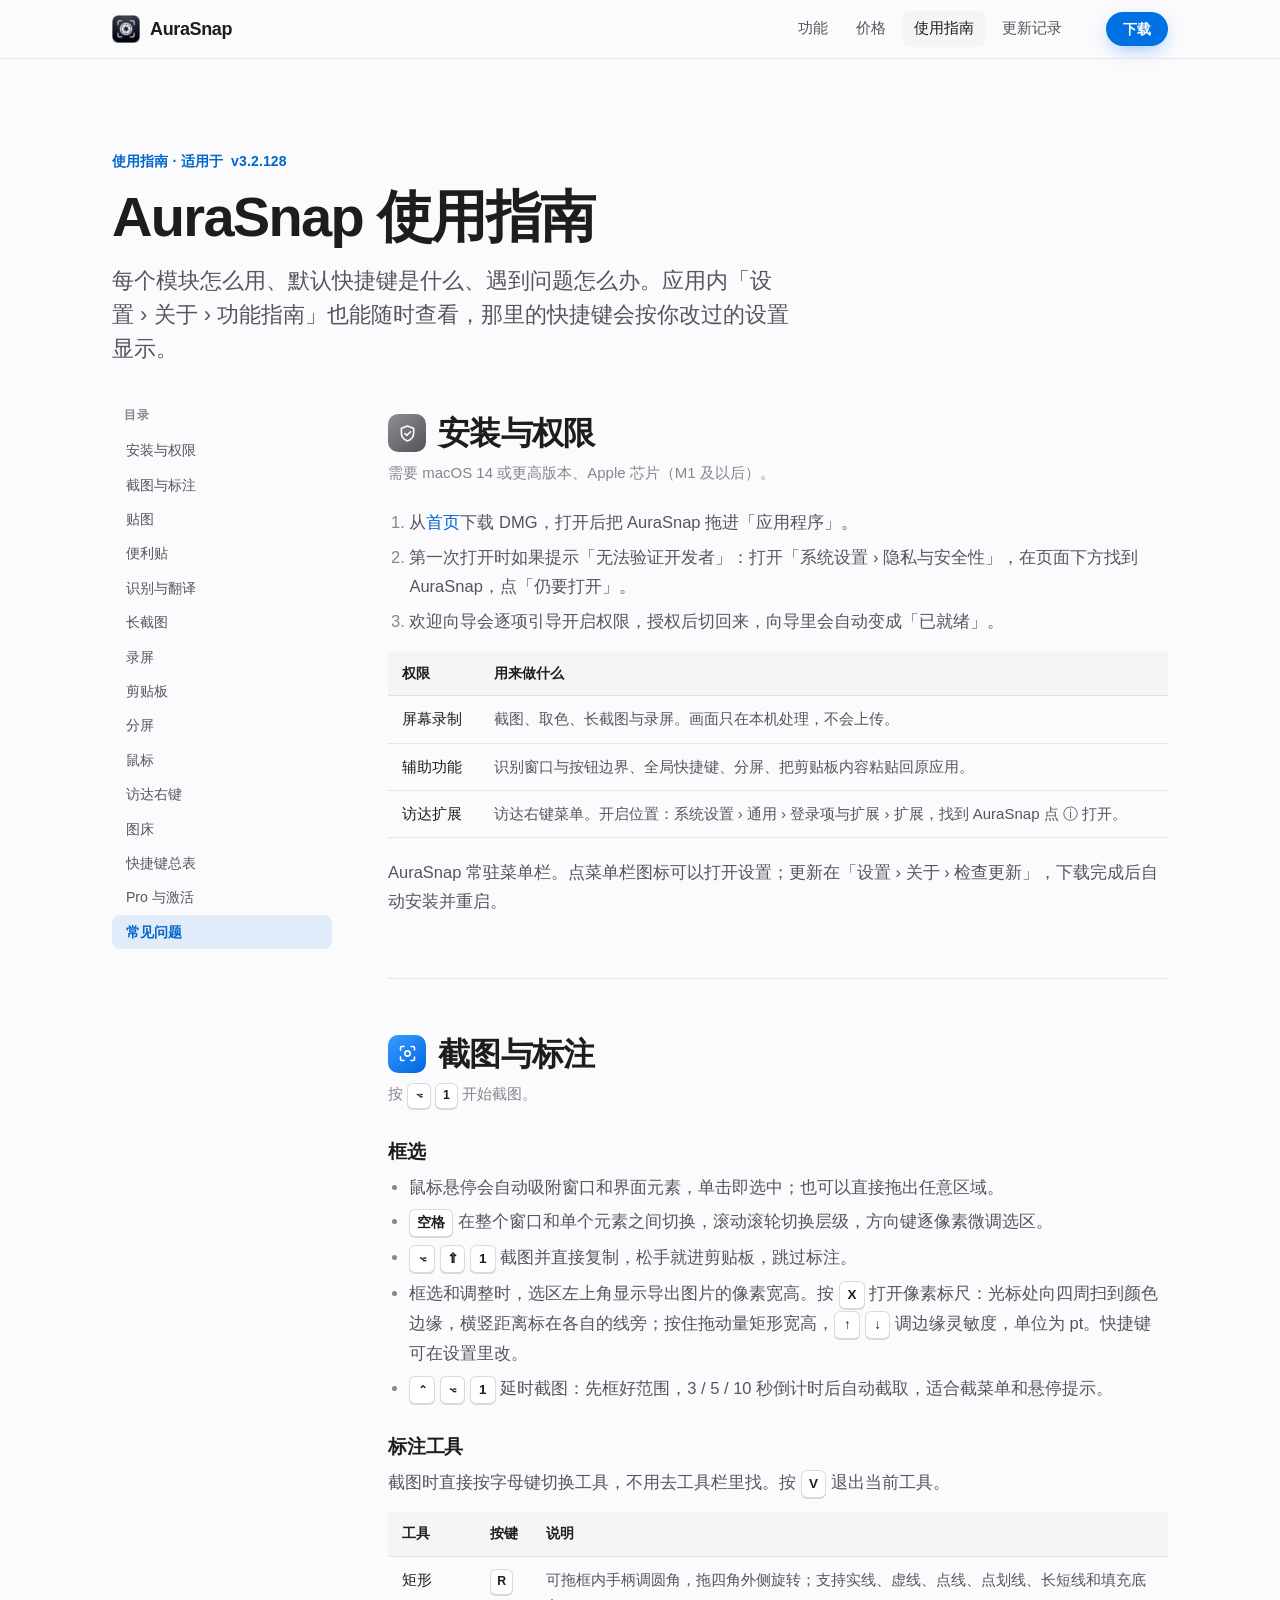
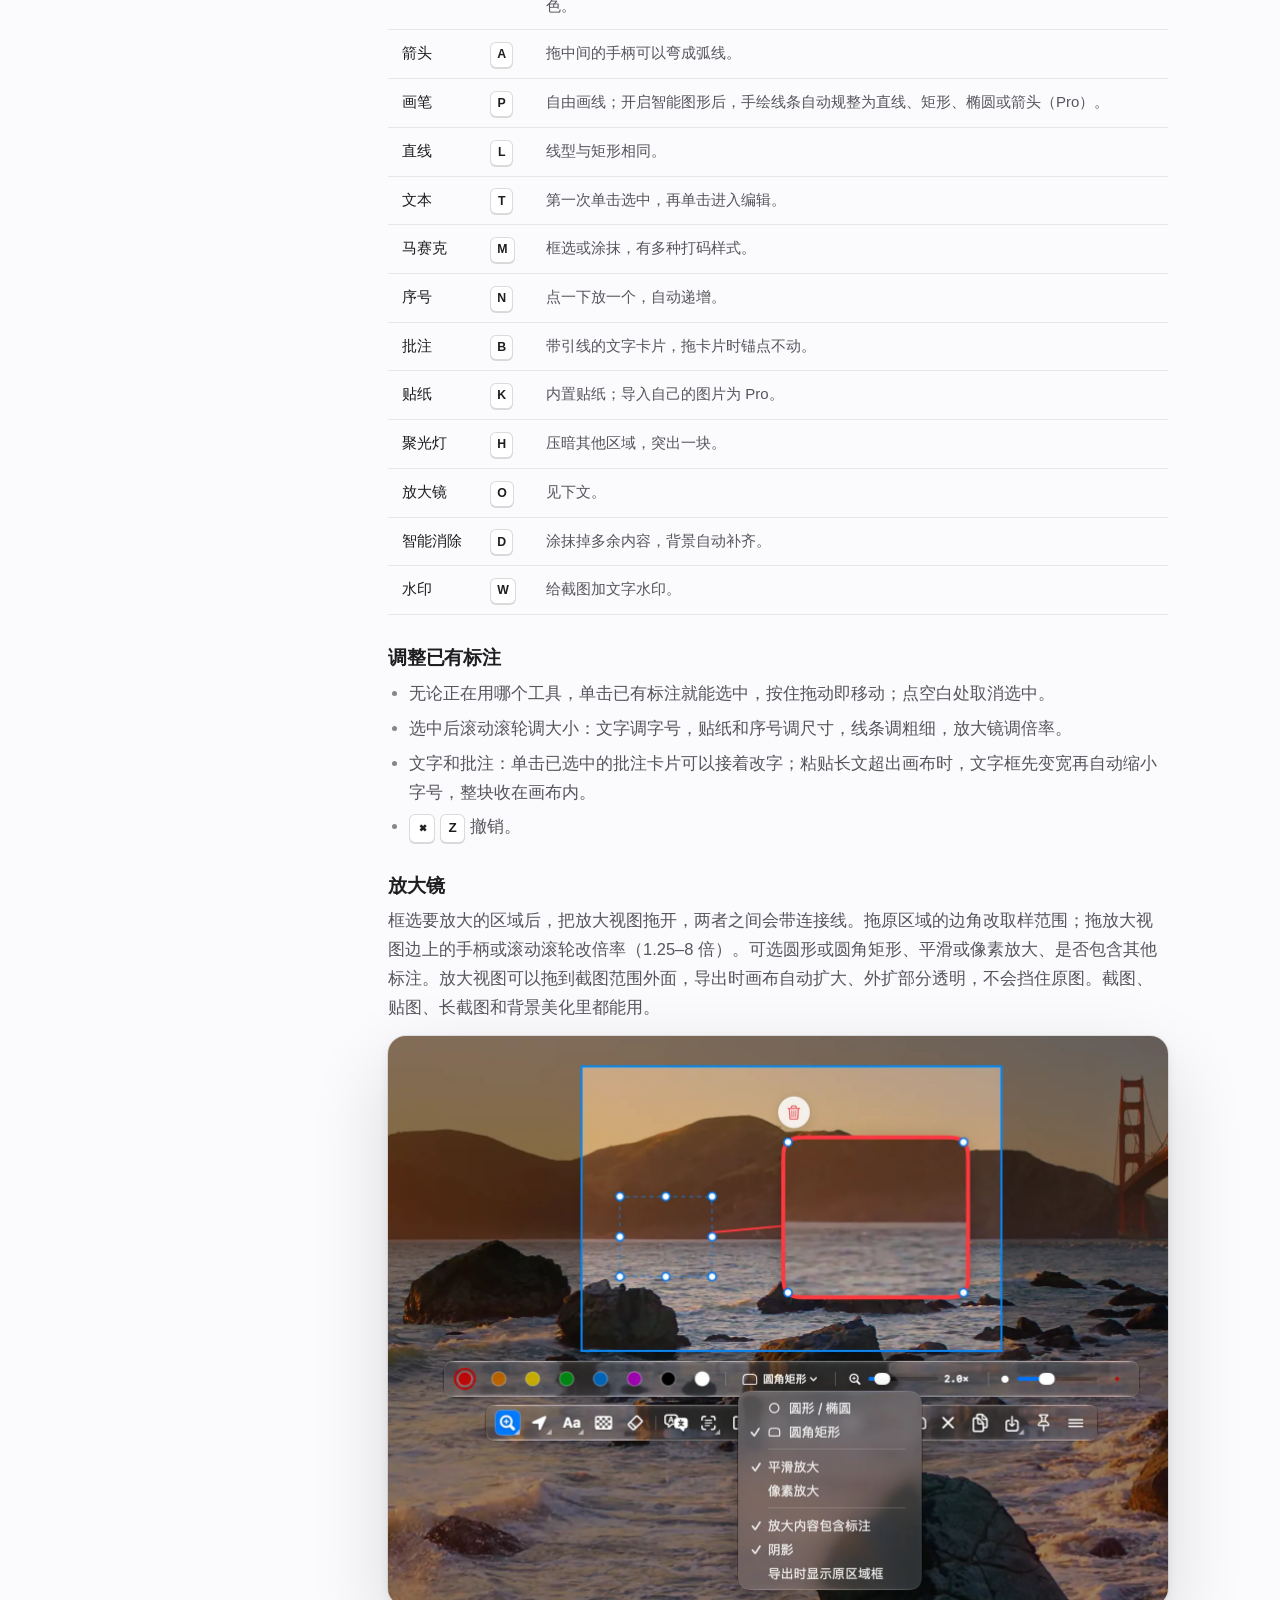
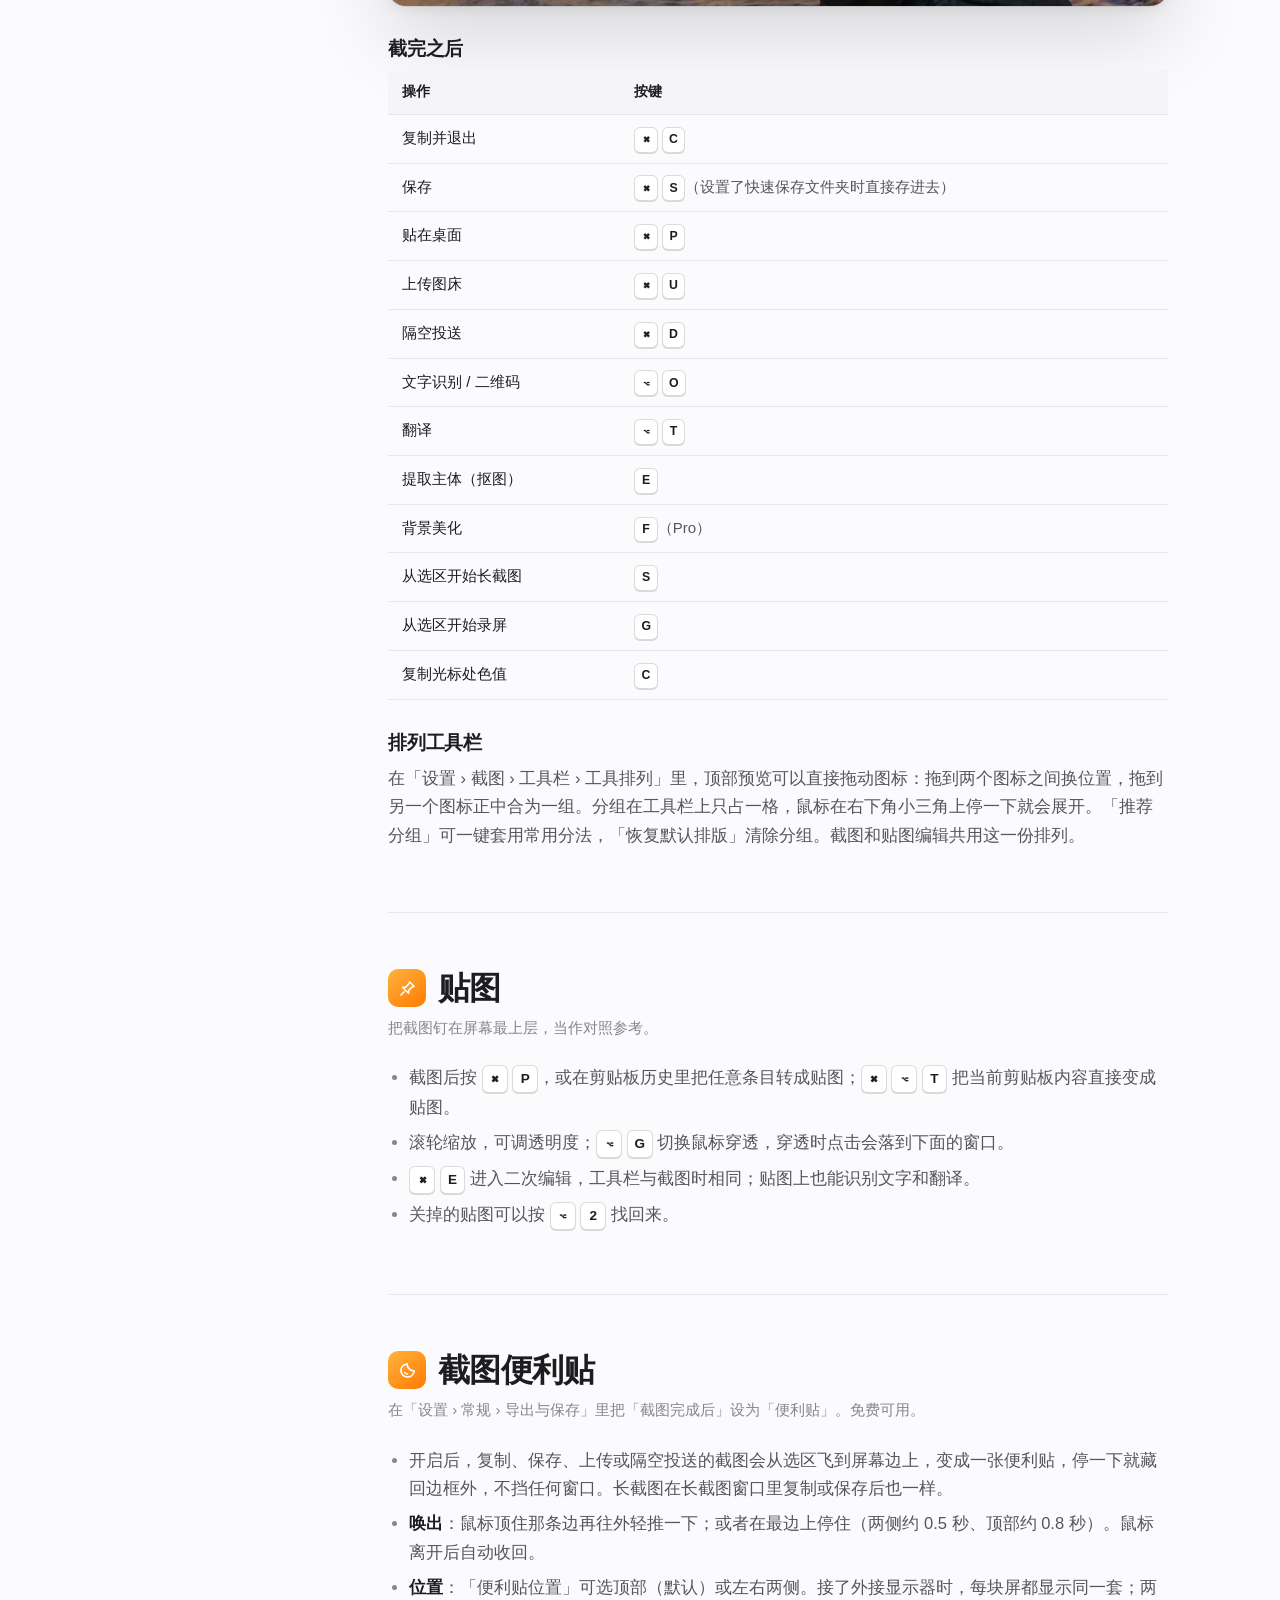
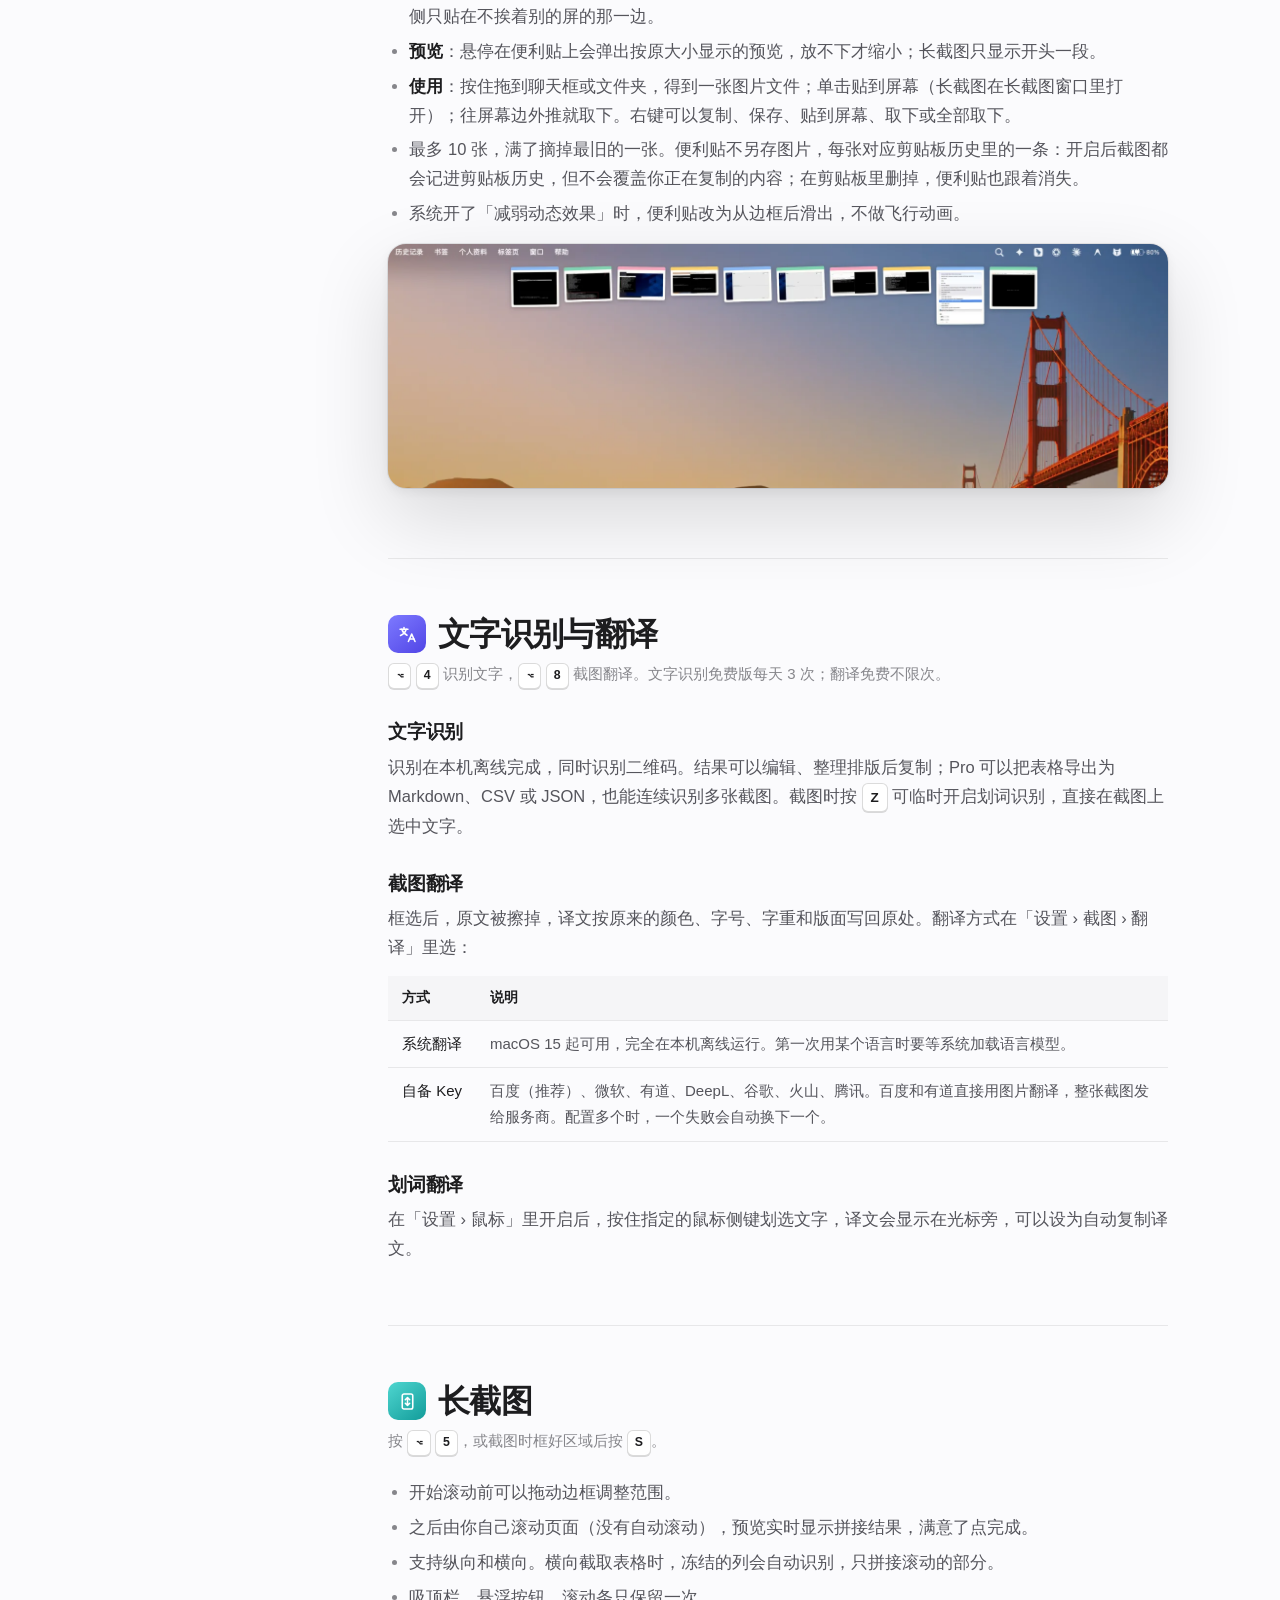
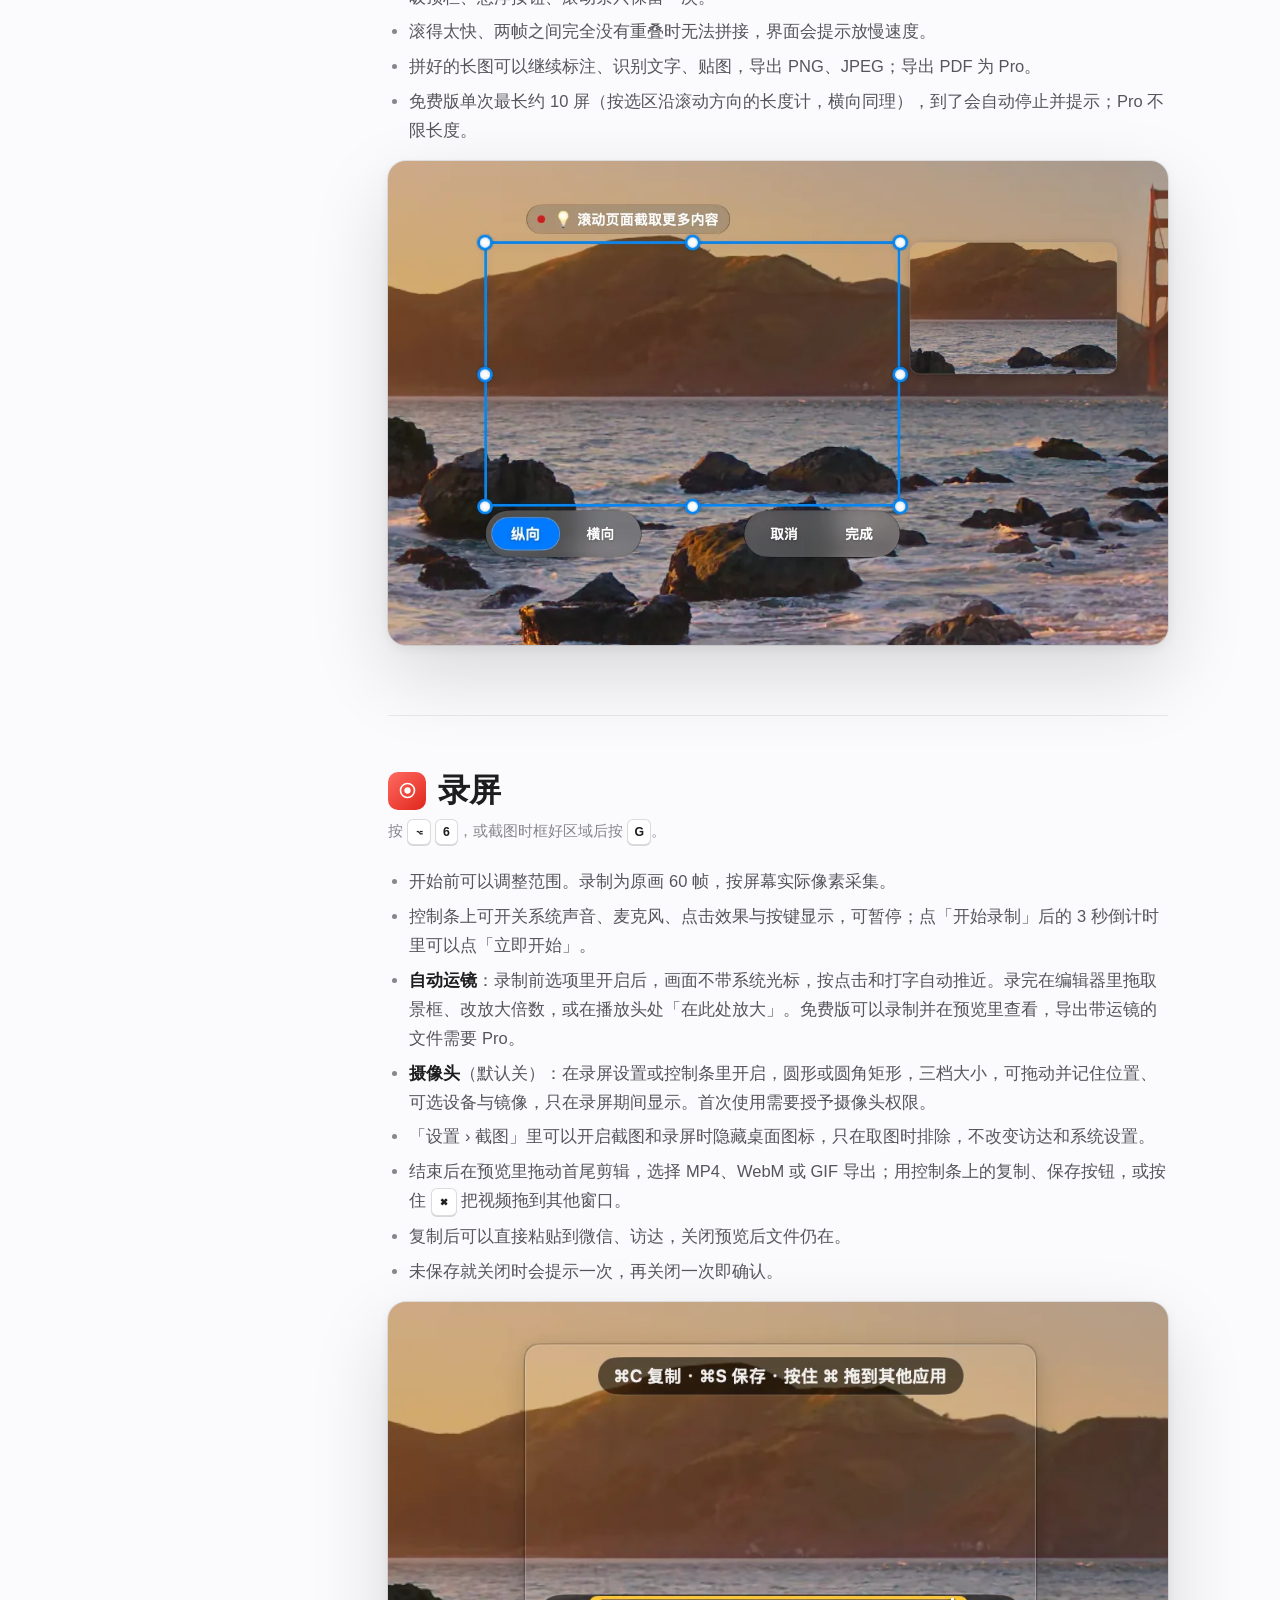
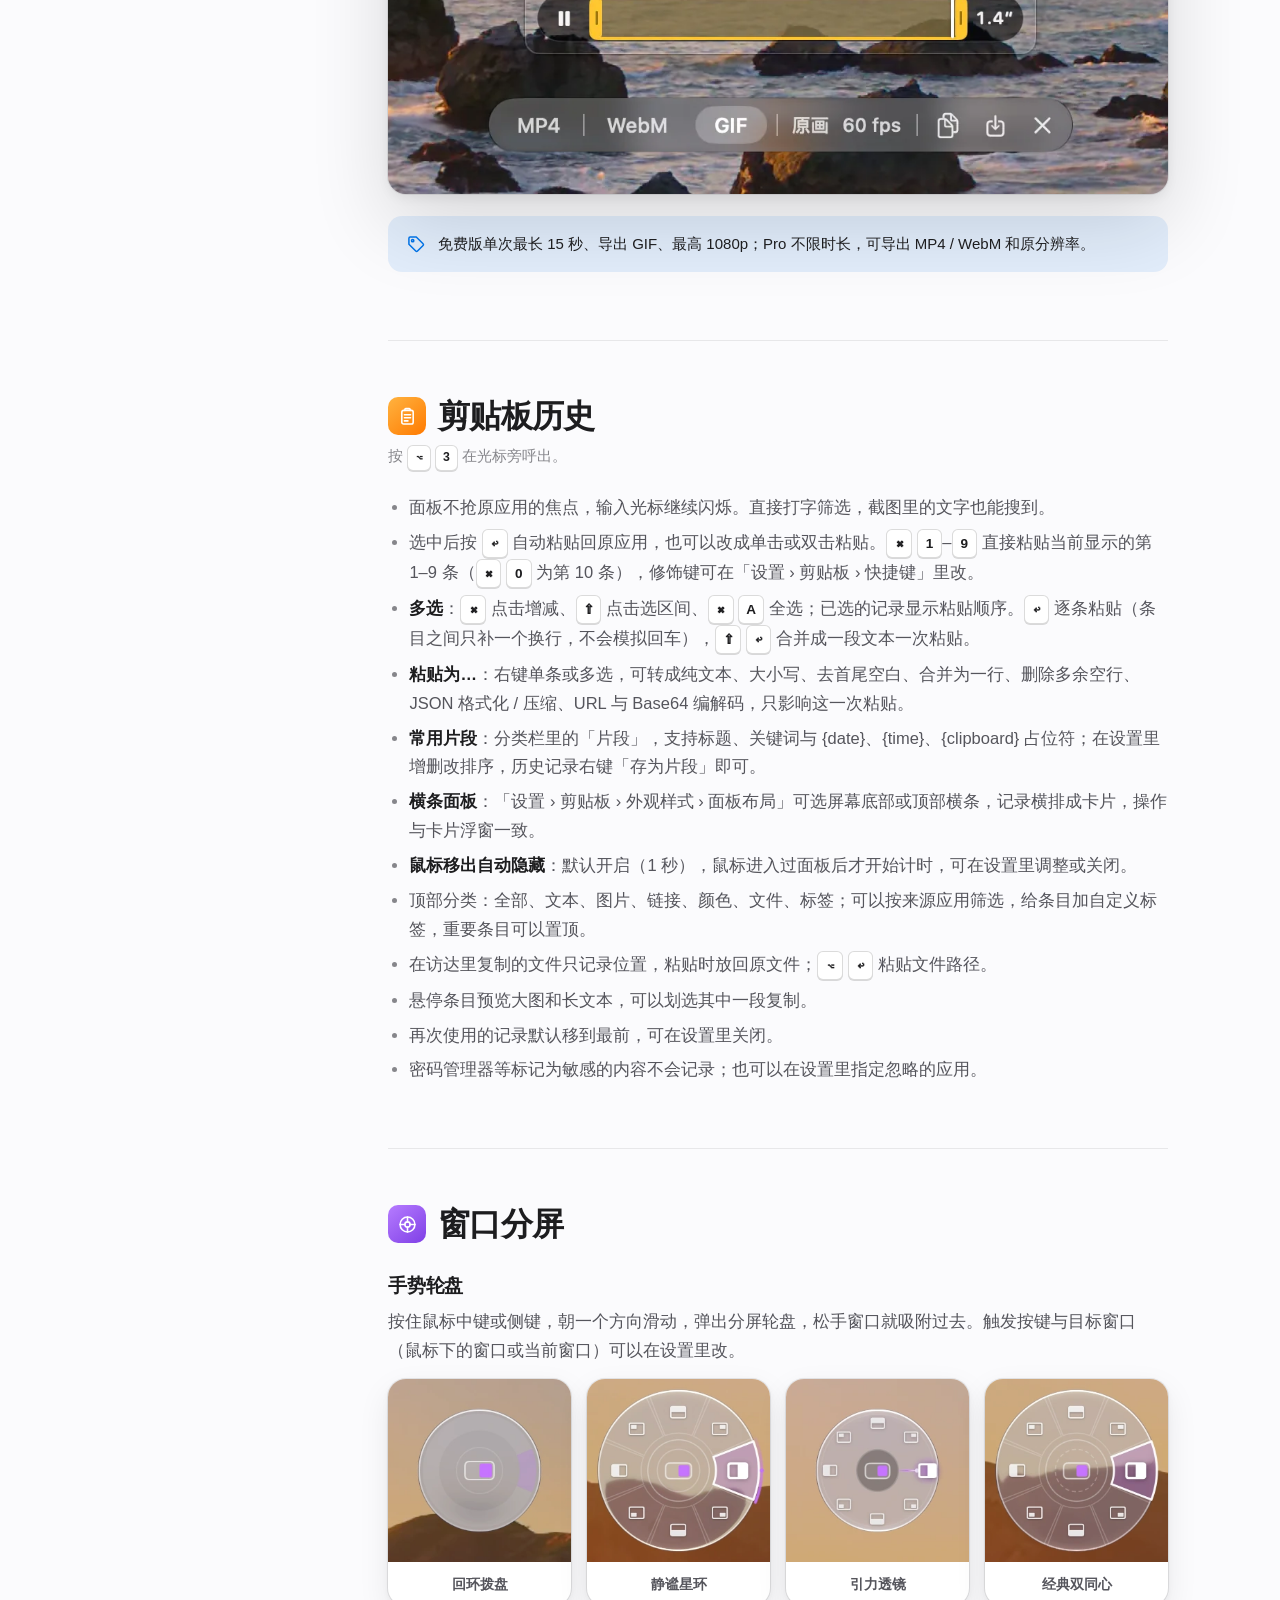
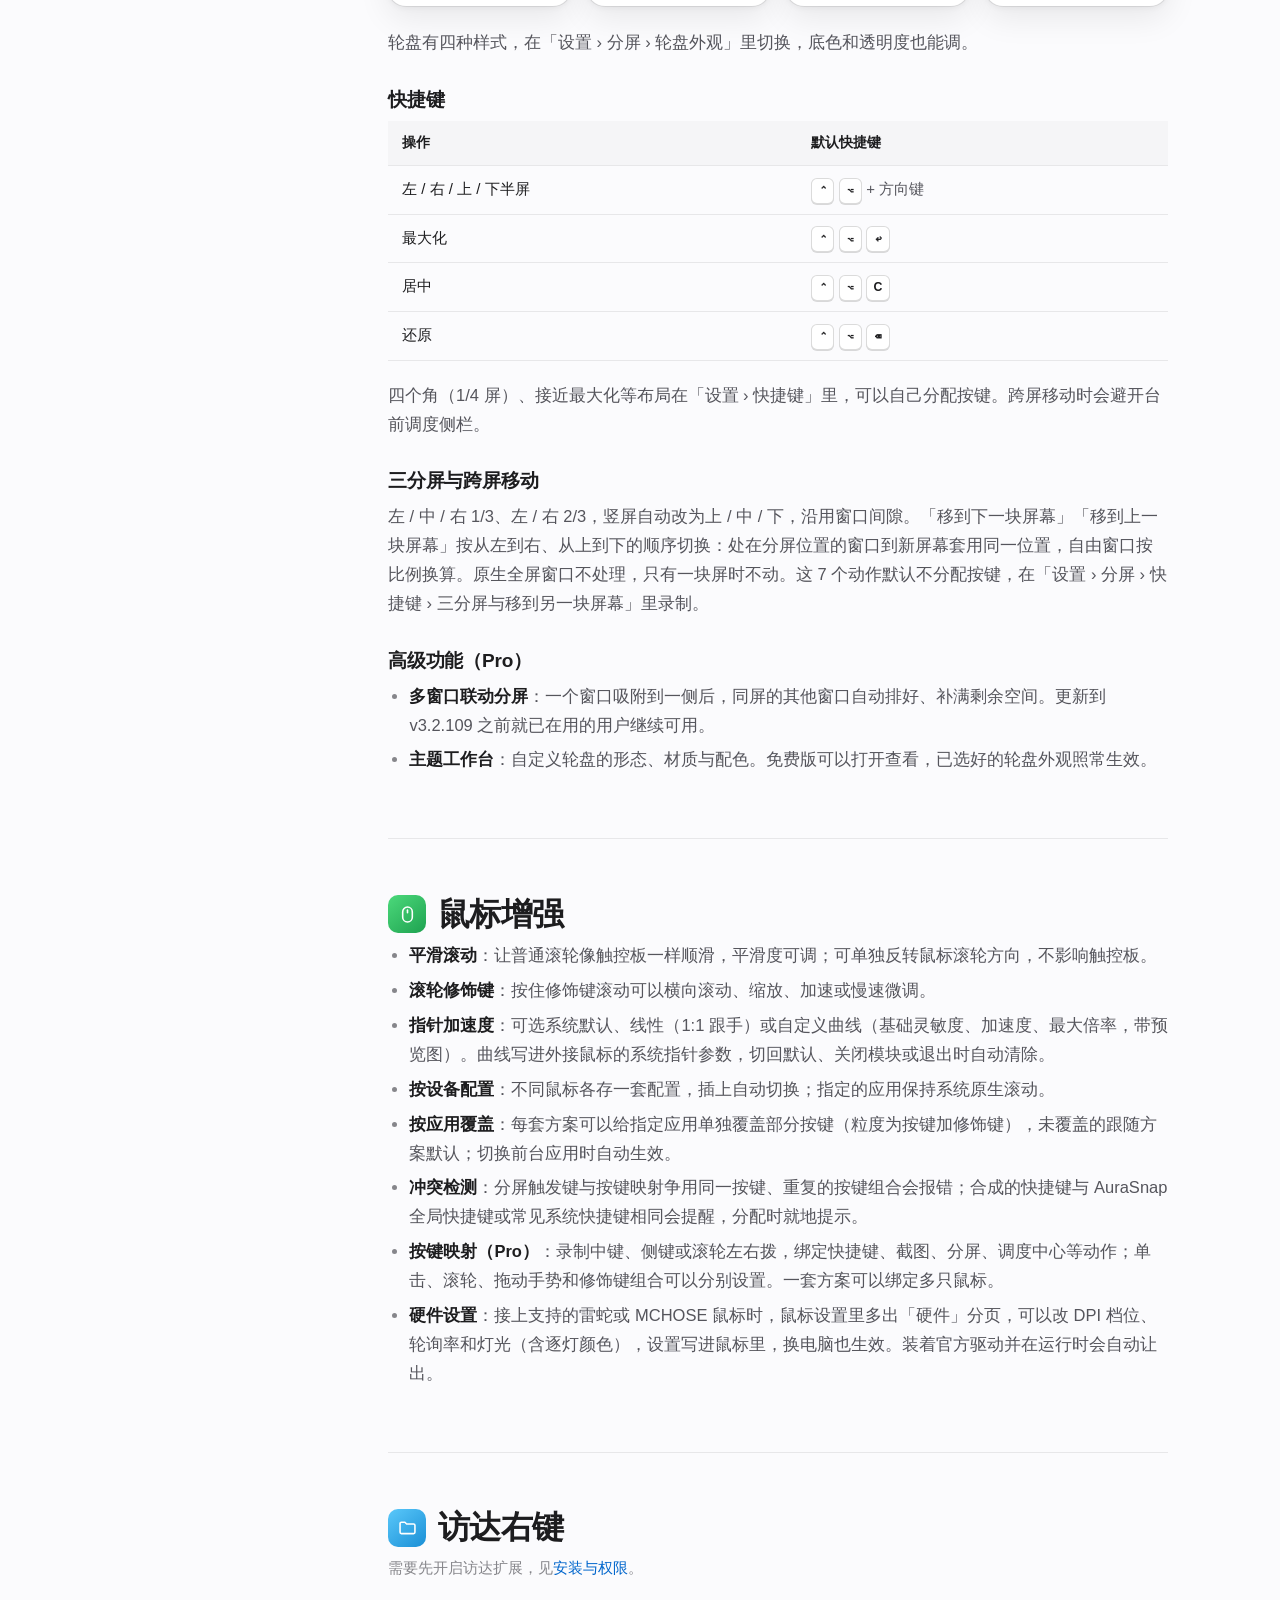
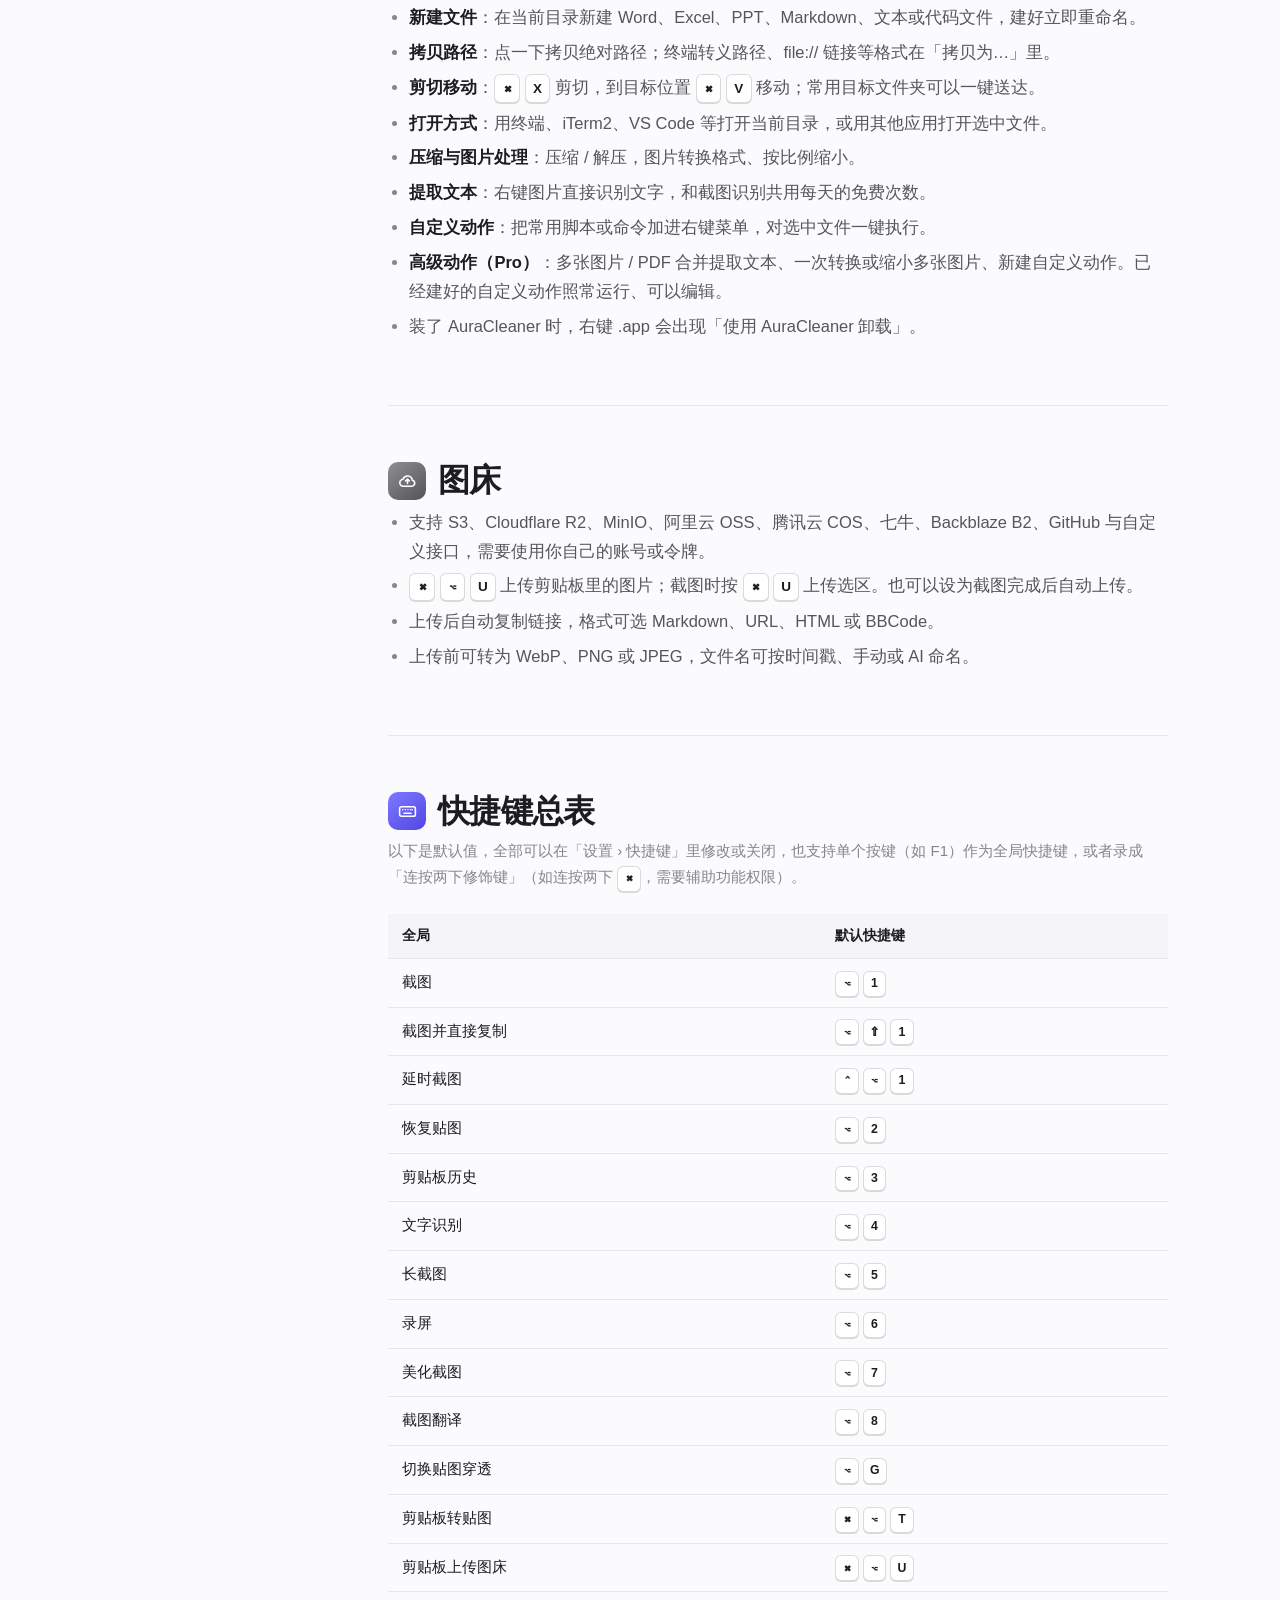
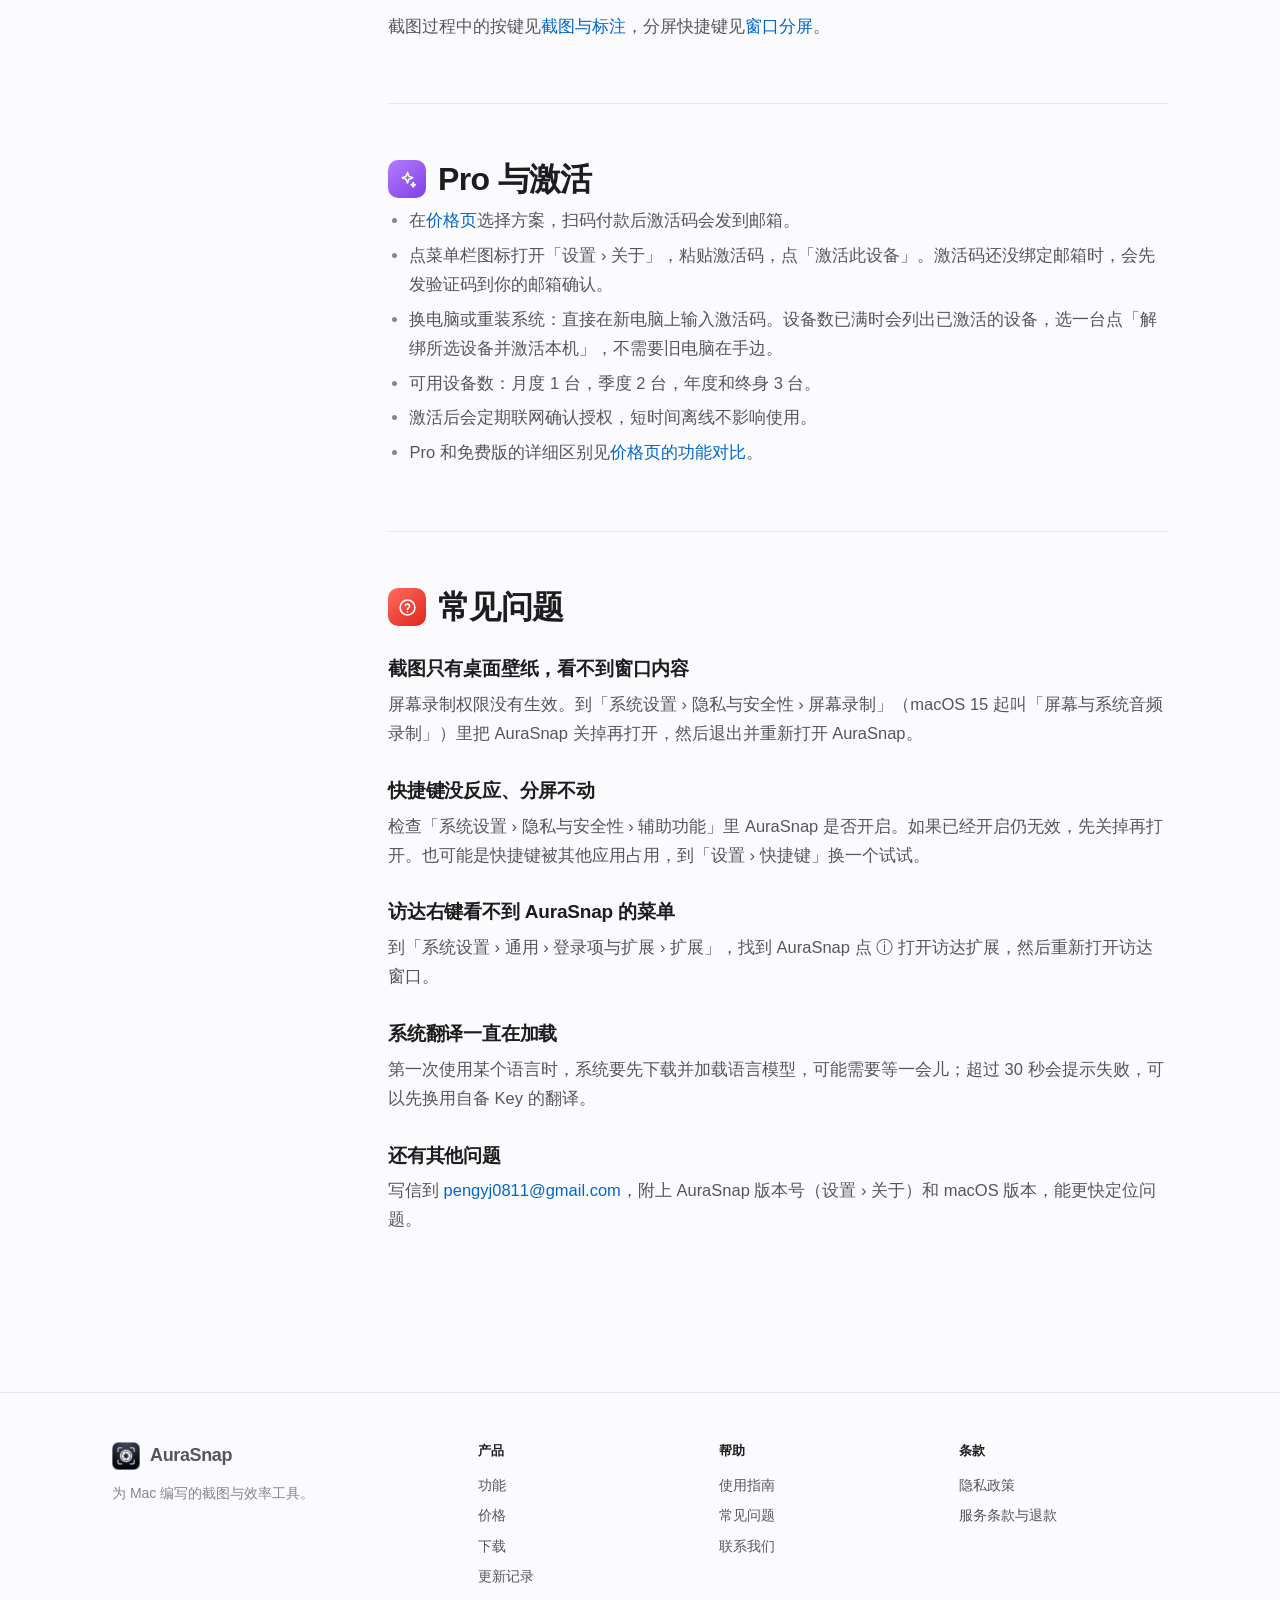
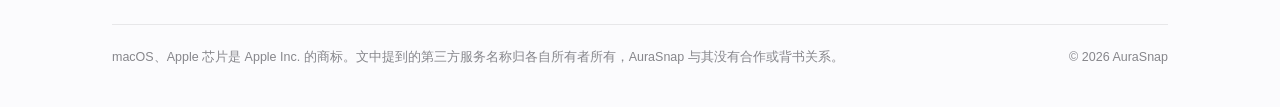
==== commit 9bb045ce: "docs(website): 版本号更新到 v3.2.128，补三分屏与跨屏、剪贴板片段与横条面板、鼠标按应用覆盖、像素标尺、录屏运镜与摄像头，新增真实截图 Co-Authored-By: Claud" ====
--- a/guide.html
+++ b/guide.html
@@ -36,7 +36,7 @@
 
 <main class="wrap">
   <div class="doc-hero">
-    <span class="eyebrow">使用指南 · 适用于 <span data-version>v3.2.114</span></span>
+    <span class="eyebrow">使用指南 · 适用于 <span data-version>v3.2.128</span></span>
     <h1 class="title-lg" style="margin-top:12px;">AuraSnap 使用指南</h1>
     <p class="lead">每个模块怎么用、默认快捷键是什么、遇到问题怎么办。应用内「设置 › 关于 › 功能指南」也能随时查看，那里的快捷键会按你改过的设置显示。</p>
   </div>
@@ -89,6 +89,7 @@
           <li>鼠标悬停会自动吸附窗口和界面元素，单击即选中；也可以直接拖出任意区域。</li>
           <li><kbd>空格</kbd> 在整个窗口和单个元素之间切换，滚动滚轮切换层级，方向键逐像素微调选区。</li>
           <li><kbd>⌥</kbd> <kbd>⇧</kbd> <kbd>1</kbd> 截图并直接复制，松手就进剪贴板，跳过标注。</li>
+          <li>框选和调整时，选区左上角显示导出图片的像素宽高。按 <kbd>X</kbd> 打开像素标尺：光标处向四周扫到颜色边缘，横竖距离标在各自的线旁；按住拖动量矩形宽高，<kbd>↑</kbd> <kbd>↓</kbd> 调边缘灵敏度，单位为 pt。快捷键可在设置里改。</li>
           <li><kbd>⌃</kbd> <kbd>⌥</kbd> <kbd>1</kbd> 延时截图：先框好范围，3 / 5 / 10 秒倒计时后自动截取，适合截菜单和悬停提示。</li>
         </ul>
         <h3>标注工具</h3>
@@ -207,7 +208,10 @@
         <p class="sec-sub">按 <kbd>⌥</kbd> <kbd>6</kbd>，或截图时框好区域后按 <kbd>G</kbd>。</p>
         <ul>
           <li>开始前可以调整范围。录制为原画 60 帧，按屏幕实际像素采集。</li>
-          <li>控制条上可开关系统声音、麦克风、点击效果与按键显示，可暂停。</li>
+          <li>控制条上可开关系统声音、麦克风、点击效果与按键显示，可暂停；点「开始录制」后的 3 秒倒计时里可以点「立即开始」。</li>
+          <li><strong>自动运镜</strong>：录制前选项里开启后，画面不带系统光标，按点击和打字自动推近。录完在编辑器里拖取景框、改放大倍数，或在播放头处「在此处放大」。免费版可以录制并在预览里查看，导出带运镜的文件需要 Pro。</li>
+          <li><strong>摄像头</strong>（默认关）：在录屏设置或控制条里开启，圆形或圆角矩形，三档大小，可拖动并记住位置、可选设备与镜像，只在录屏期间显示。首次使用需要授予摄像头权限。</li>
+          <li>「设置 › 截图」里可以开启截图和录屏时隐藏桌面图标，只在取图时排除，不改变访达和系统设置。</li>
           <li>结束后在预览里拖动首尾剪辑，选择 MP4、WebM 或 GIF 导出；用控制条上的复制、保存按钮，或按住 <kbd>⌘</kbd> 把视频拖到其他窗口。</li>
           <li>复制后可以直接粘贴到微信、访达，关闭预览后文件仍在。</li>
           <li>未保存就关闭时会提示一次，再关闭一次即确认。</li>
@@ -221,7 +225,12 @@
         <p class="sec-sub">按 <kbd>⌥</kbd> <kbd>3</kbd> 在光标旁呼出。</p>
         <ul>
           <li>面板不抢原应用的焦点，输入光标继续闪烁。直接打字筛选，截图里的文字也能搜到。</li>
-          <li>选中后按 <kbd>↩</kbd> 自动粘贴回原应用，也可以改成单击或双击粘贴。</li>
+          <li>选中后按 <kbd>↩</kbd> 自动粘贴回原应用，也可以改成单击或双击粘贴。<kbd>⌘</kbd> <kbd>1</kbd>–<kbd>9</kbd> 直接粘贴当前显示的第 1–9 条（<kbd>⌘</kbd> <kbd>0</kbd> 为第 10 条），修饰键可在「设置 › 剪贴板 › 快捷键」里改。</li>
+          <li><strong>多选</strong>：<kbd>⌘</kbd> 点击增减、<kbd>⇧</kbd> 点击选区间、<kbd>⌘</kbd> <kbd>A</kbd> 全选；已选的记录显示粘贴顺序。<kbd>↩</kbd> 逐条粘贴（条目之间只补一个换行，不会模拟回车），<kbd>⇧</kbd> <kbd>↩</kbd> 合并成一段文本一次粘贴。</li>
+          <li><strong>粘贴为…</strong>：右键单条或多选，可转成纯文本、大小写、去首尾空白、合并为一行、删除多余空行、JSON 格式化 / 压缩、URL 与 Base64 编解码，只影响这一次粘贴。</li>
+          <li><strong>常用片段</strong>：分类栏里的「片段」，支持标题、关键词与 {date}、{time}、{clipboard} 占位符；在设置里增删改排序，历史记录右键「存为片段」即可。</li>
+          <li><strong>横条面板</strong>：「设置 › 剪贴板 › 外观样式 › 面板布局」可选屏幕底部或顶部横条，记录横排成卡片，操作与卡片浮窗一致。</li>
+          <li><strong>鼠标移出自动隐藏</strong>：默认开启（1 秒），鼠标进入过面板后才开始计时，可在设置里调整或关闭。</li>
           <li>顶部分类：全部、文本、图片、链接、颜色、文件、标签；可以按来源应用筛选，给条目加自定义标签，重要条目可以置顶。</li>
           <li>在访达里复制的文件只记录位置，粘贴时放回原文件；<kbd>⌥</kbd> <kbd>↩</kbd> 粘贴文件路径。</li>
           <li>悬停条目预览大图和长文本，可以划选其中一段复制。</li>
@@ -247,6 +256,8 @@
           </tbody>
         </table>
         <p>四个角（1/4 屏）、接近最大化等布局在「设置 › 快捷键」里，可以自己分配按键。跨屏移动时会避开台前调度侧栏。</p>
+        <h3>三分屏与跨屏移动</h3>
+        <p>左 / 中 / 右 1/3、左 / 右 2/3，竖屏自动改为上 / 中 / 下，沿用窗口间隙。「移到下一块屏幕」「移到上一块屏幕」按从左到右、从上到下的顺序切换：处在分屏位置的窗口到新屏幕套用同一位置，自由窗口按比例换算。原生全屏窗口不处理，只有一块屏时不动。这 7 个动作默认不分配按键，在「设置 › 分屏 › 快捷键 › 三分屏与移到另一块屏幕」里录制。</p>
         <h3>高级功能（Pro）</h3>
         <ul>
           <li><strong>多窗口联动分屏</strong>：一个窗口吸附到一侧后，同屏的其他窗口自动排好、补满剩余空间。更新到 v3.2.109 之前就已在用的用户继续可用。</li>
@@ -259,8 +270,10 @@
         <ul>
           <li><strong>平滑滚动</strong>：让普通滚轮像触控板一样顺滑，平滑度可调；可单独反转鼠标滚轮方向，不影响触控板。</li>
           <li><strong>滚轮修饰键</strong>：按住修饰键滚动可以横向滚动、缩放、加速或慢速微调。</li>
-          <li><strong>线性指针</strong>：关闭系统指针加速，移动 1:1 跟手。</li>
+          <li><strong>指针加速度</strong>：可选系统默认、线性（1:1 跟手）或自定义曲线（基础灵敏度、加速度、最大倍率，带预览图）。曲线写进外接鼠标的系统指针参数，切回默认、关闭模块或退出时自动清除。</li>
           <li><strong>按设备配置</strong>：不同鼠标各存一套配置，插上自动切换；指定的应用保持系统原生滚动。</li>
+          <li><strong>按应用覆盖</strong>：每套方案可以给指定应用单独覆盖部分按键（粒度为按键加修饰键），未覆盖的跟随方案默认；切换前台应用时自动生效。</li>
+          <li><strong>冲突检测</strong>：分屏触发键与按键映射争用同一按键、重复的按键组合会报错；合成的快捷键与 AuraSnap 全局快捷键或常见系统快捷键相同会提醒，分配时就地提示。</li>
           <li><strong>按键映射（Pro）</strong>：录制中键、侧键或滚轮左右拨，绑定快捷键、截图、分屏、调度中心等动作；单击、滚轮、拖动手势和修饰键组合可以分别设置。一套方案可以绑定多只鼠标。</li>
           <li><strong>硬件设置</strong>：接上支持的雷蛇或 MCHOSE 鼠标时，鼠标设置里多出「硬件」分页，可以改 DPI 档位、轮询率和灯光（含逐灯颜色），设置写进鼠标里，换电脑也生效。装着官方驱动并在运行时会自动让出。</li>
         </ul>
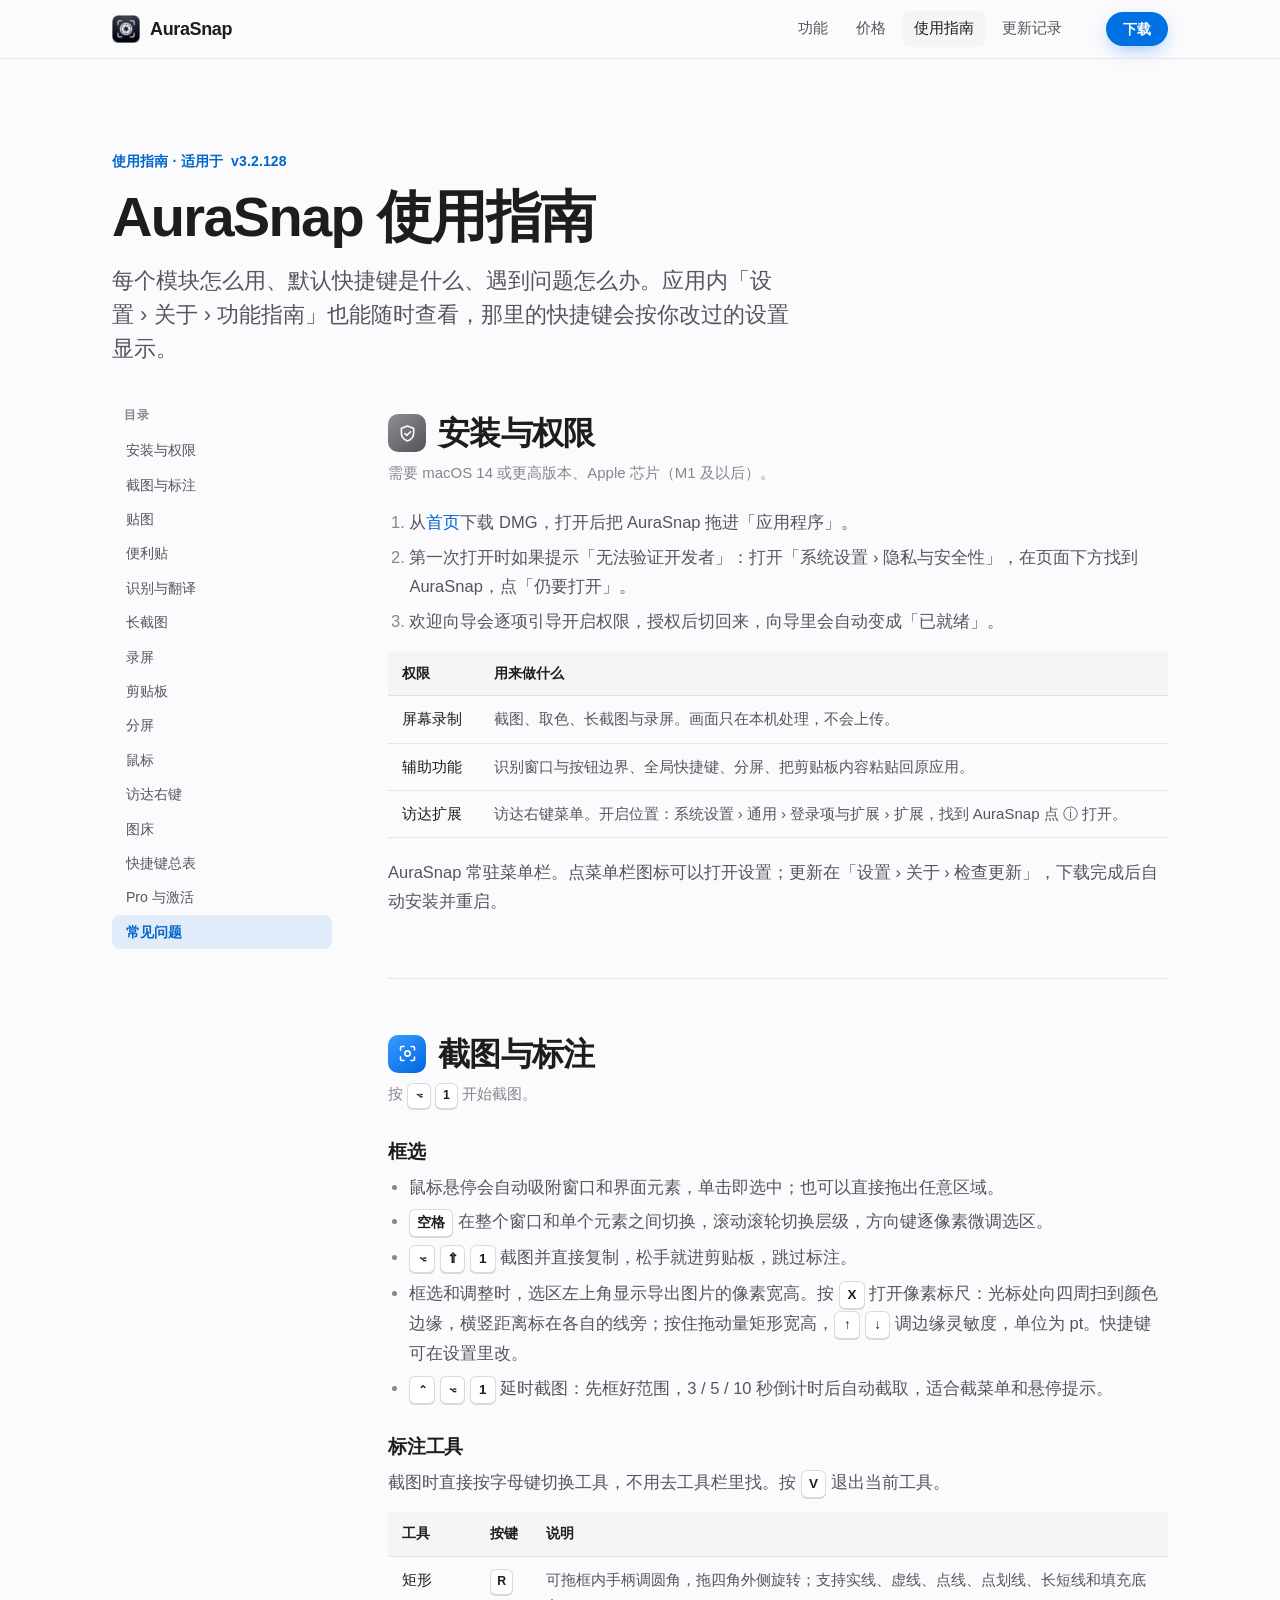
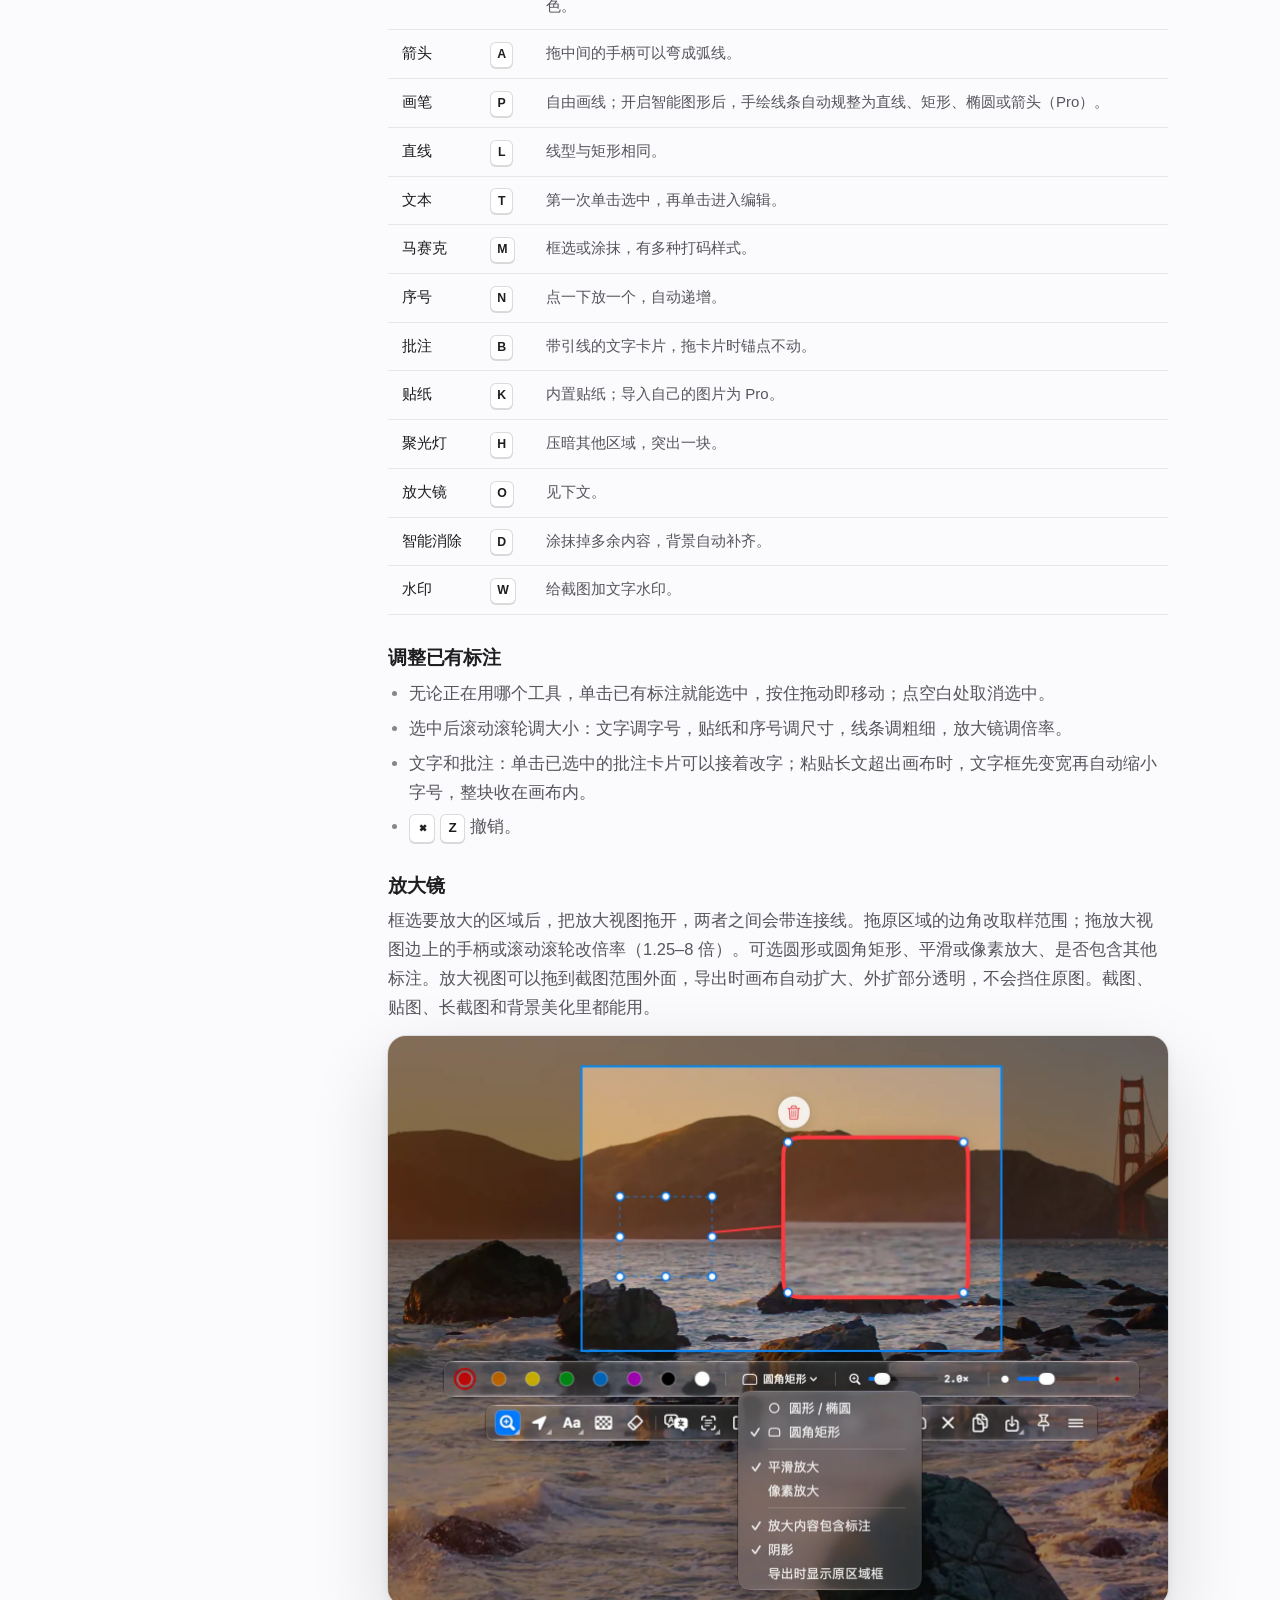
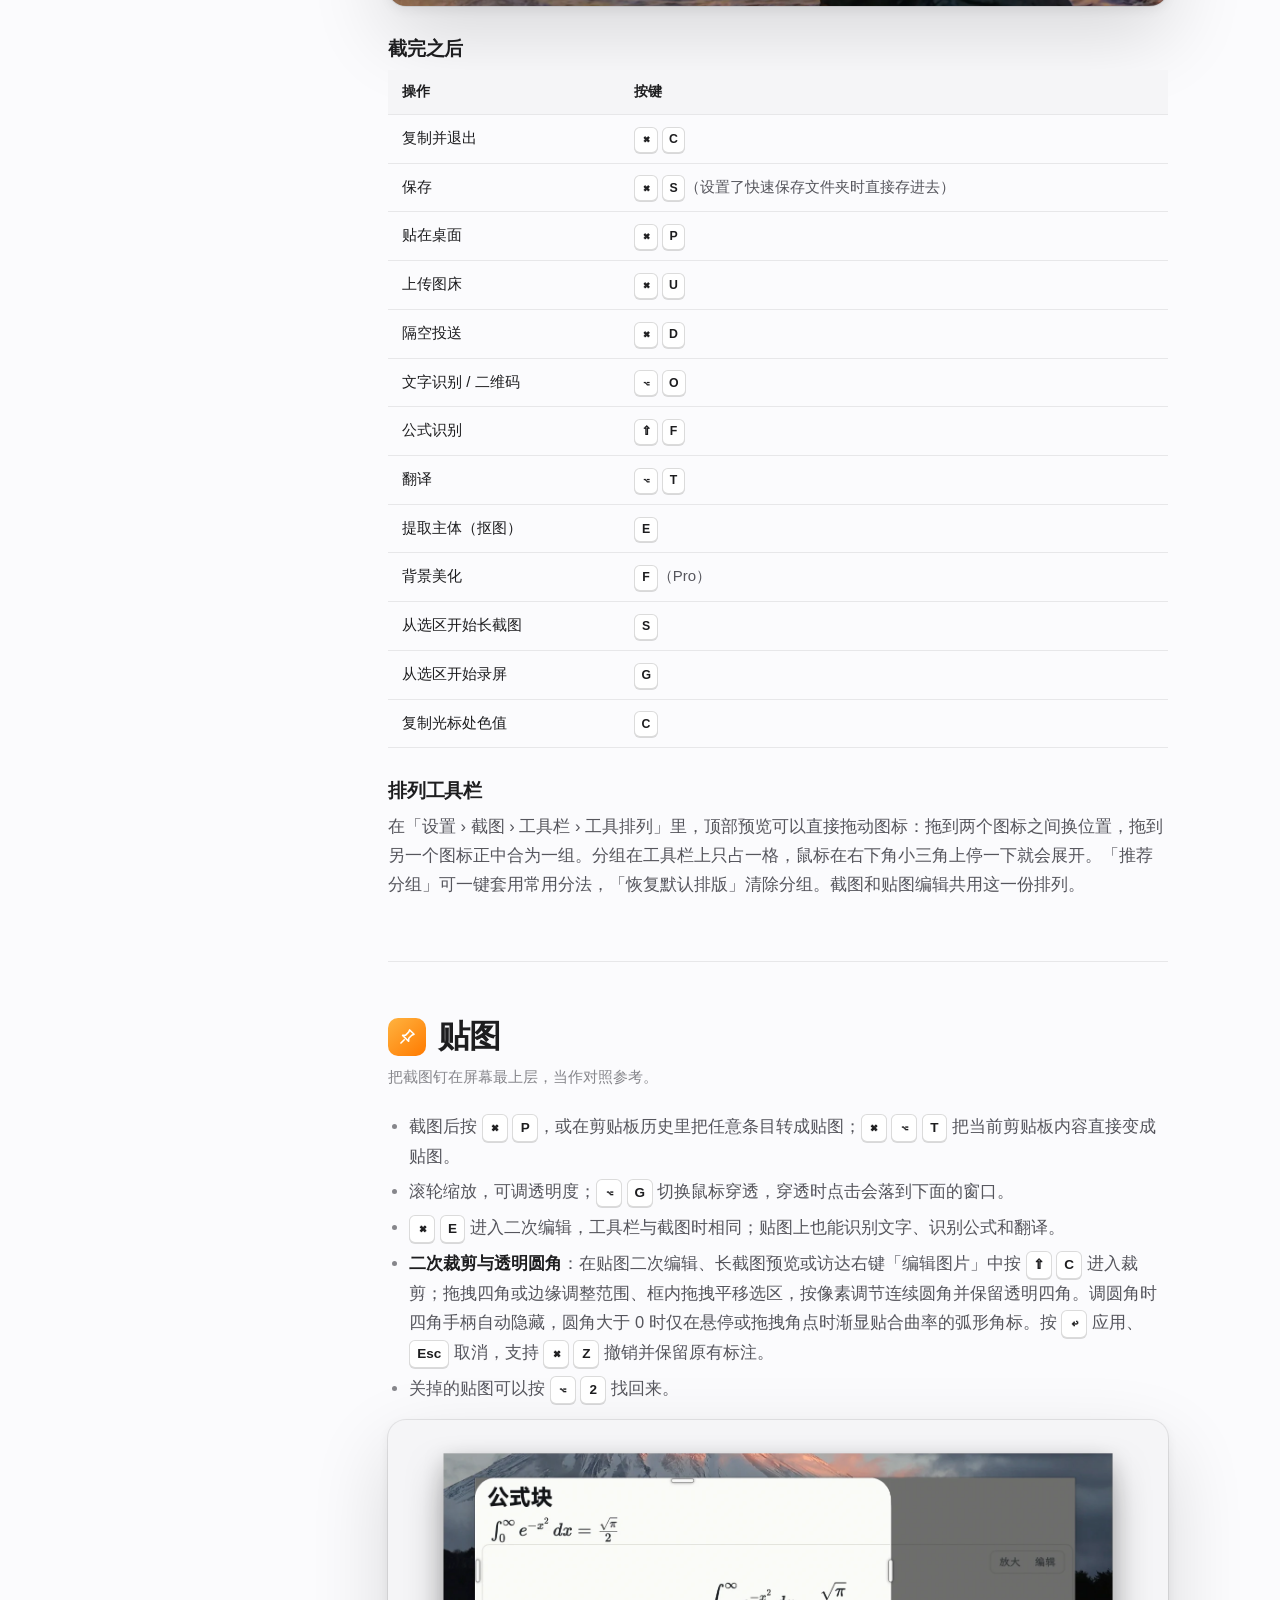
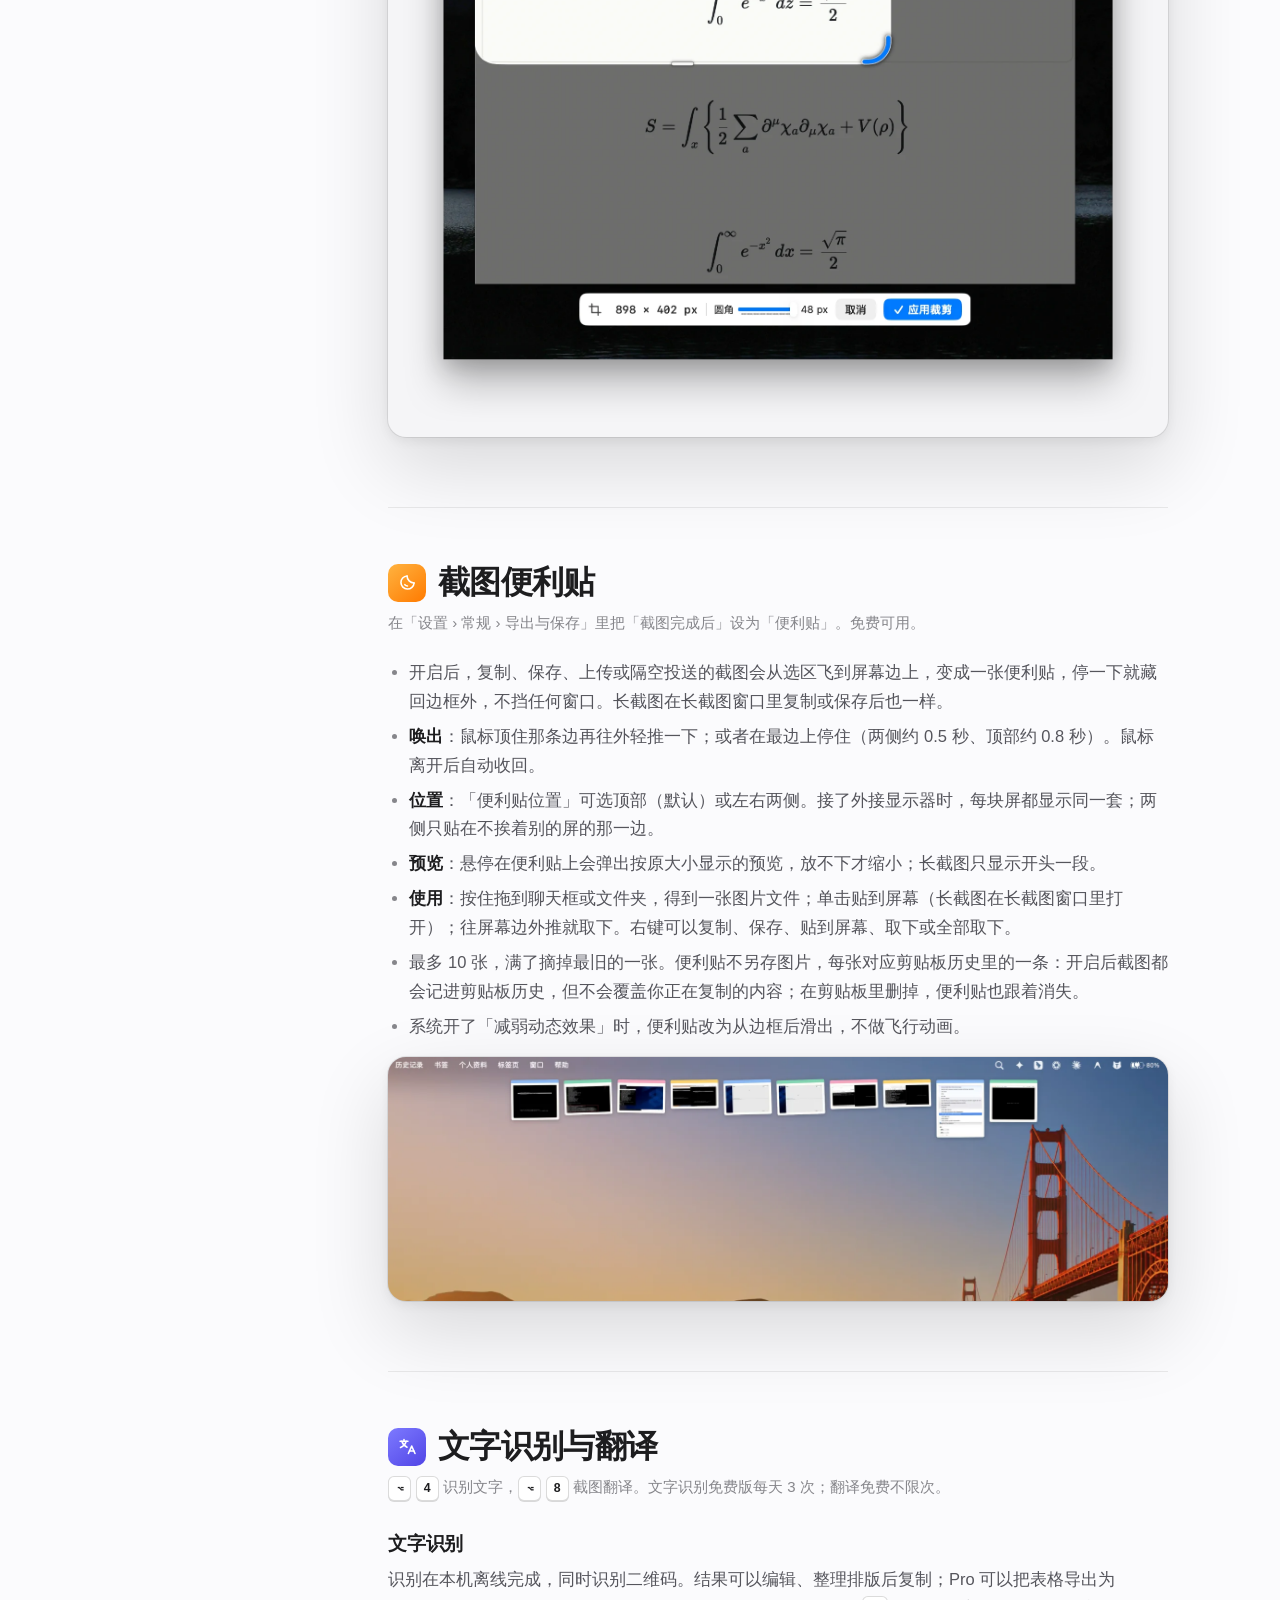
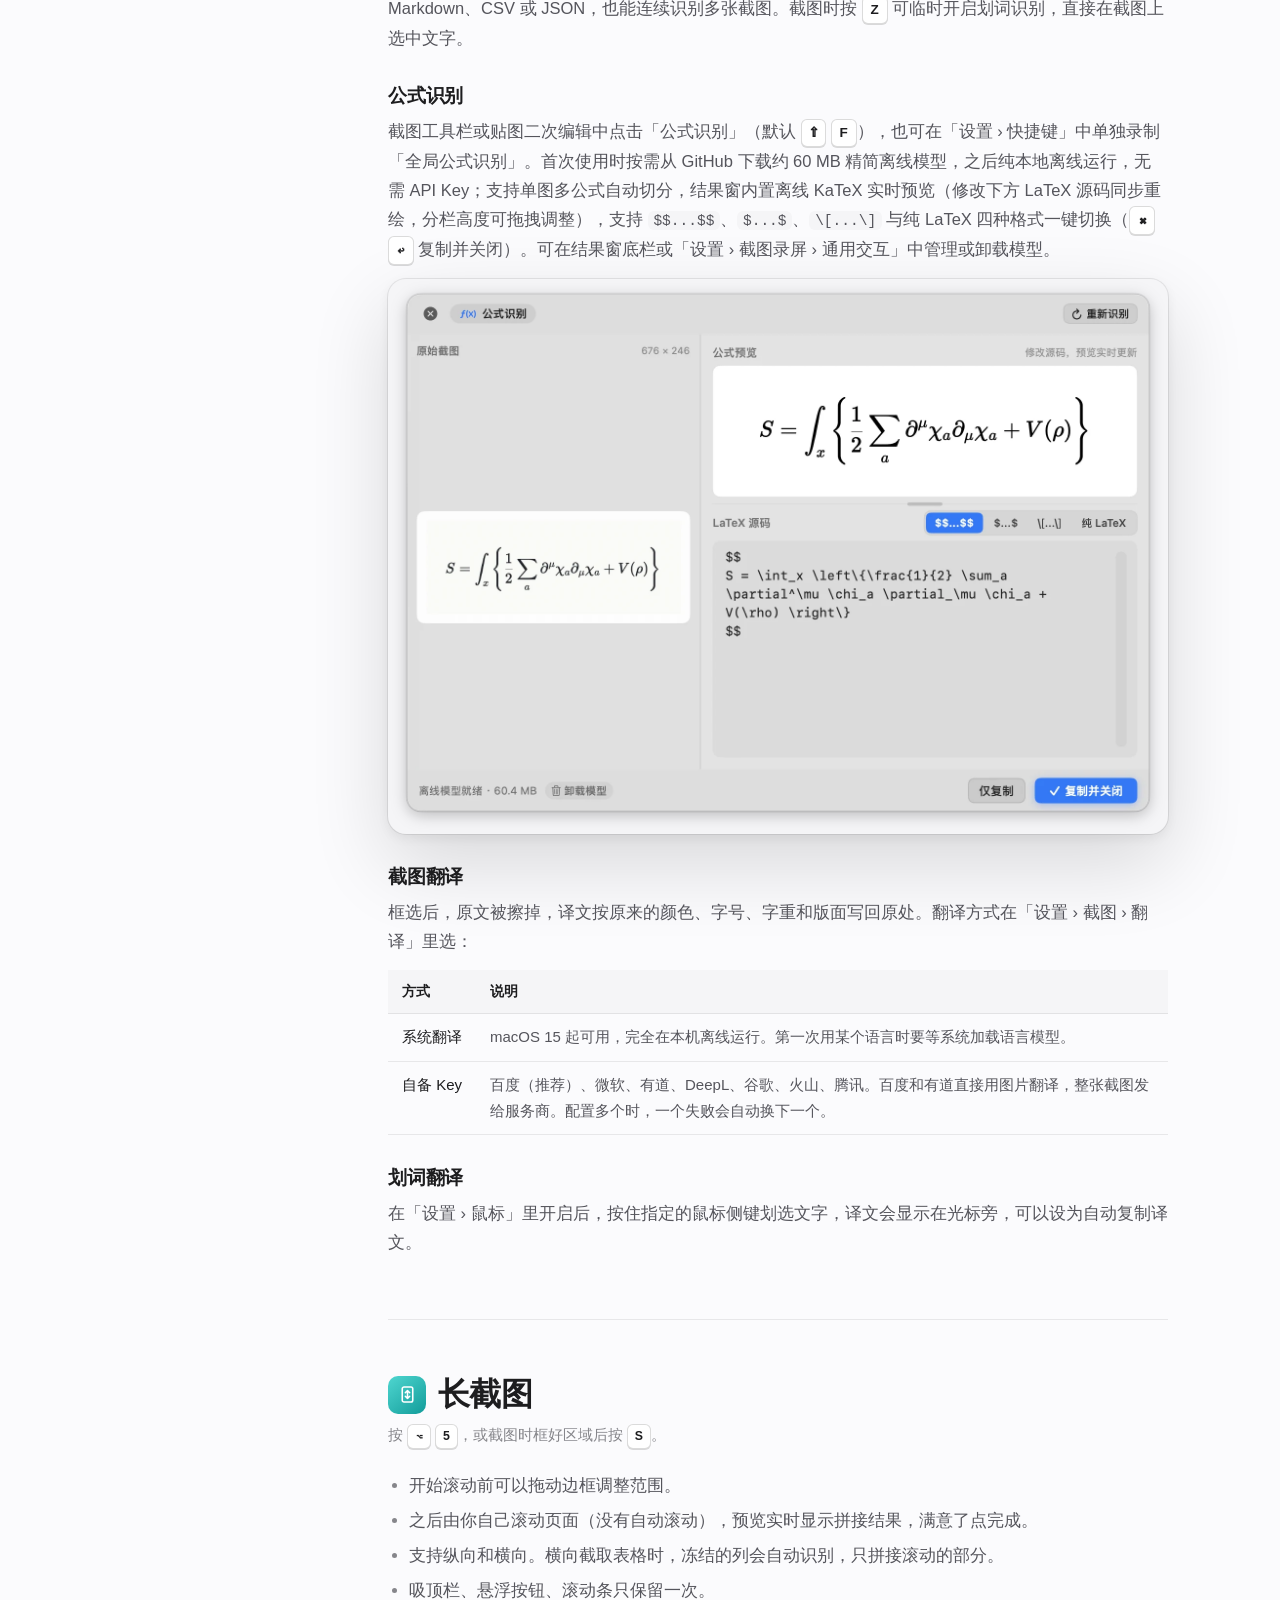
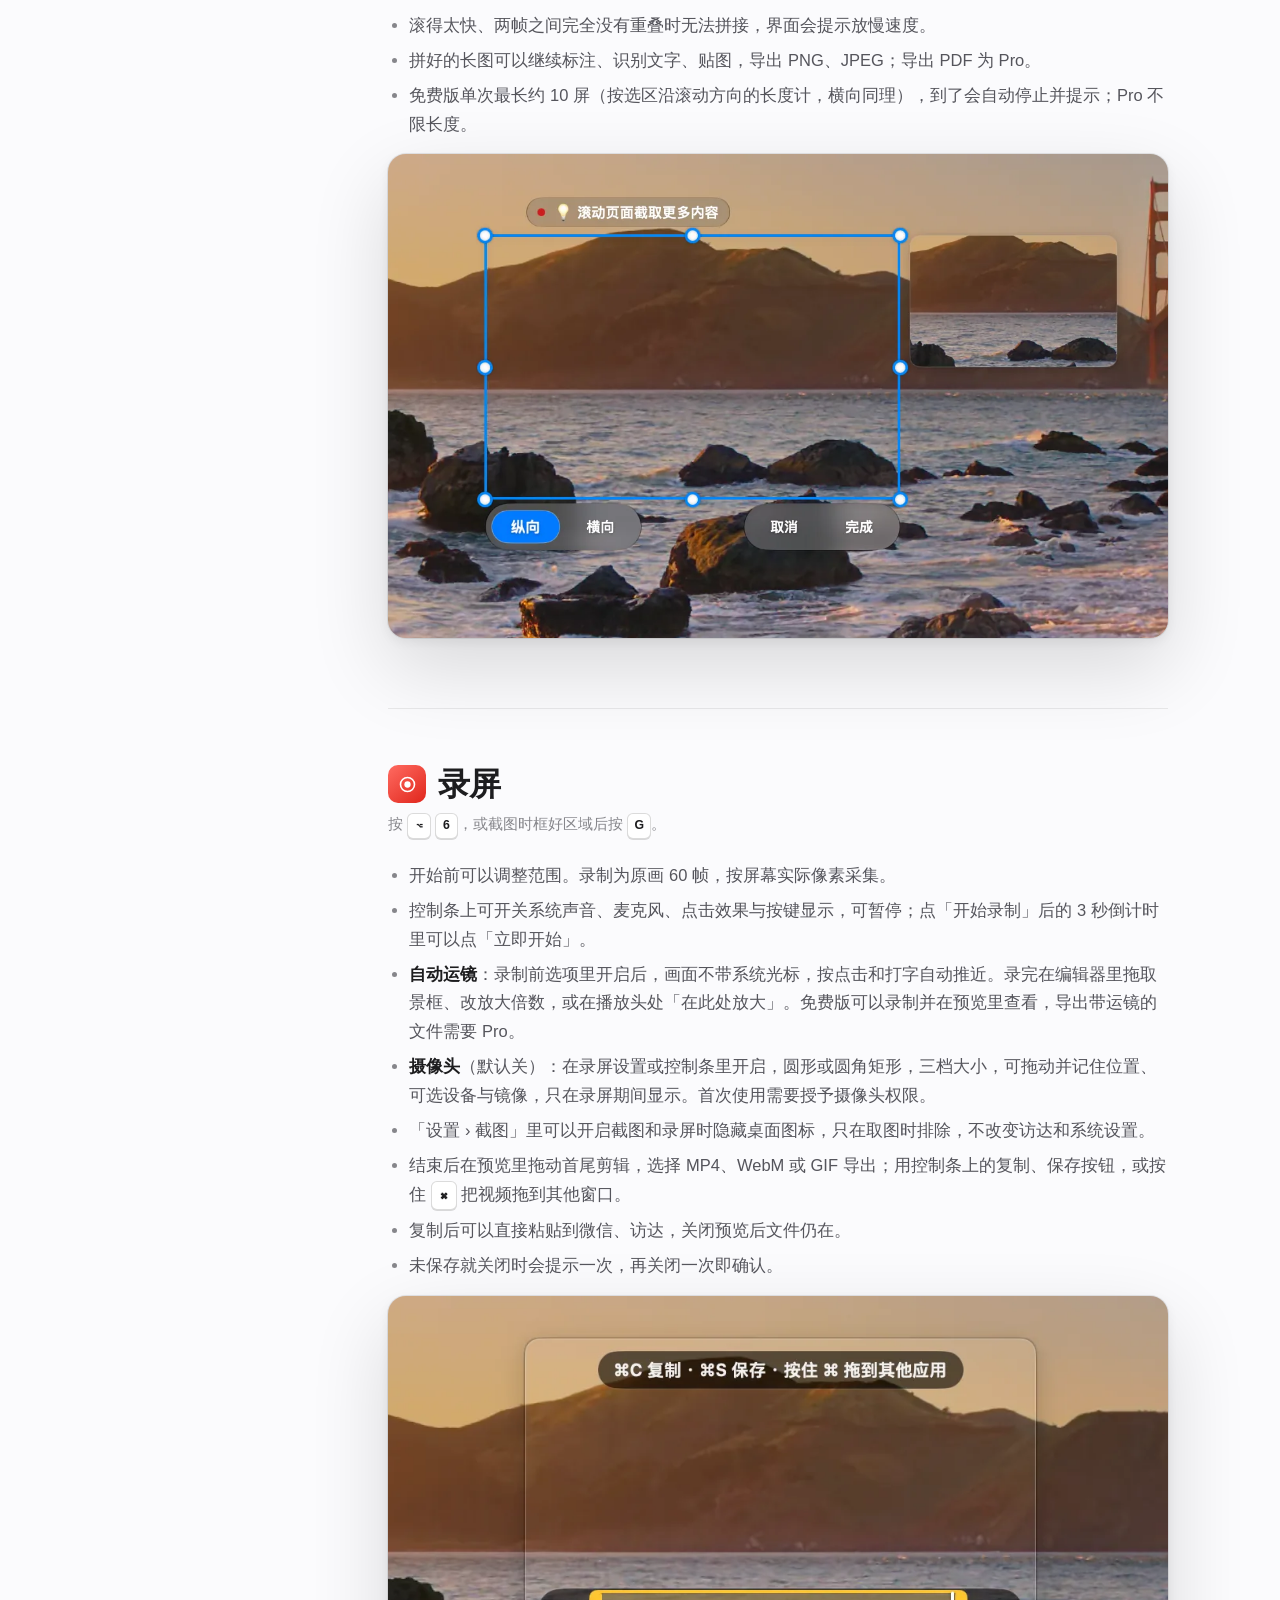
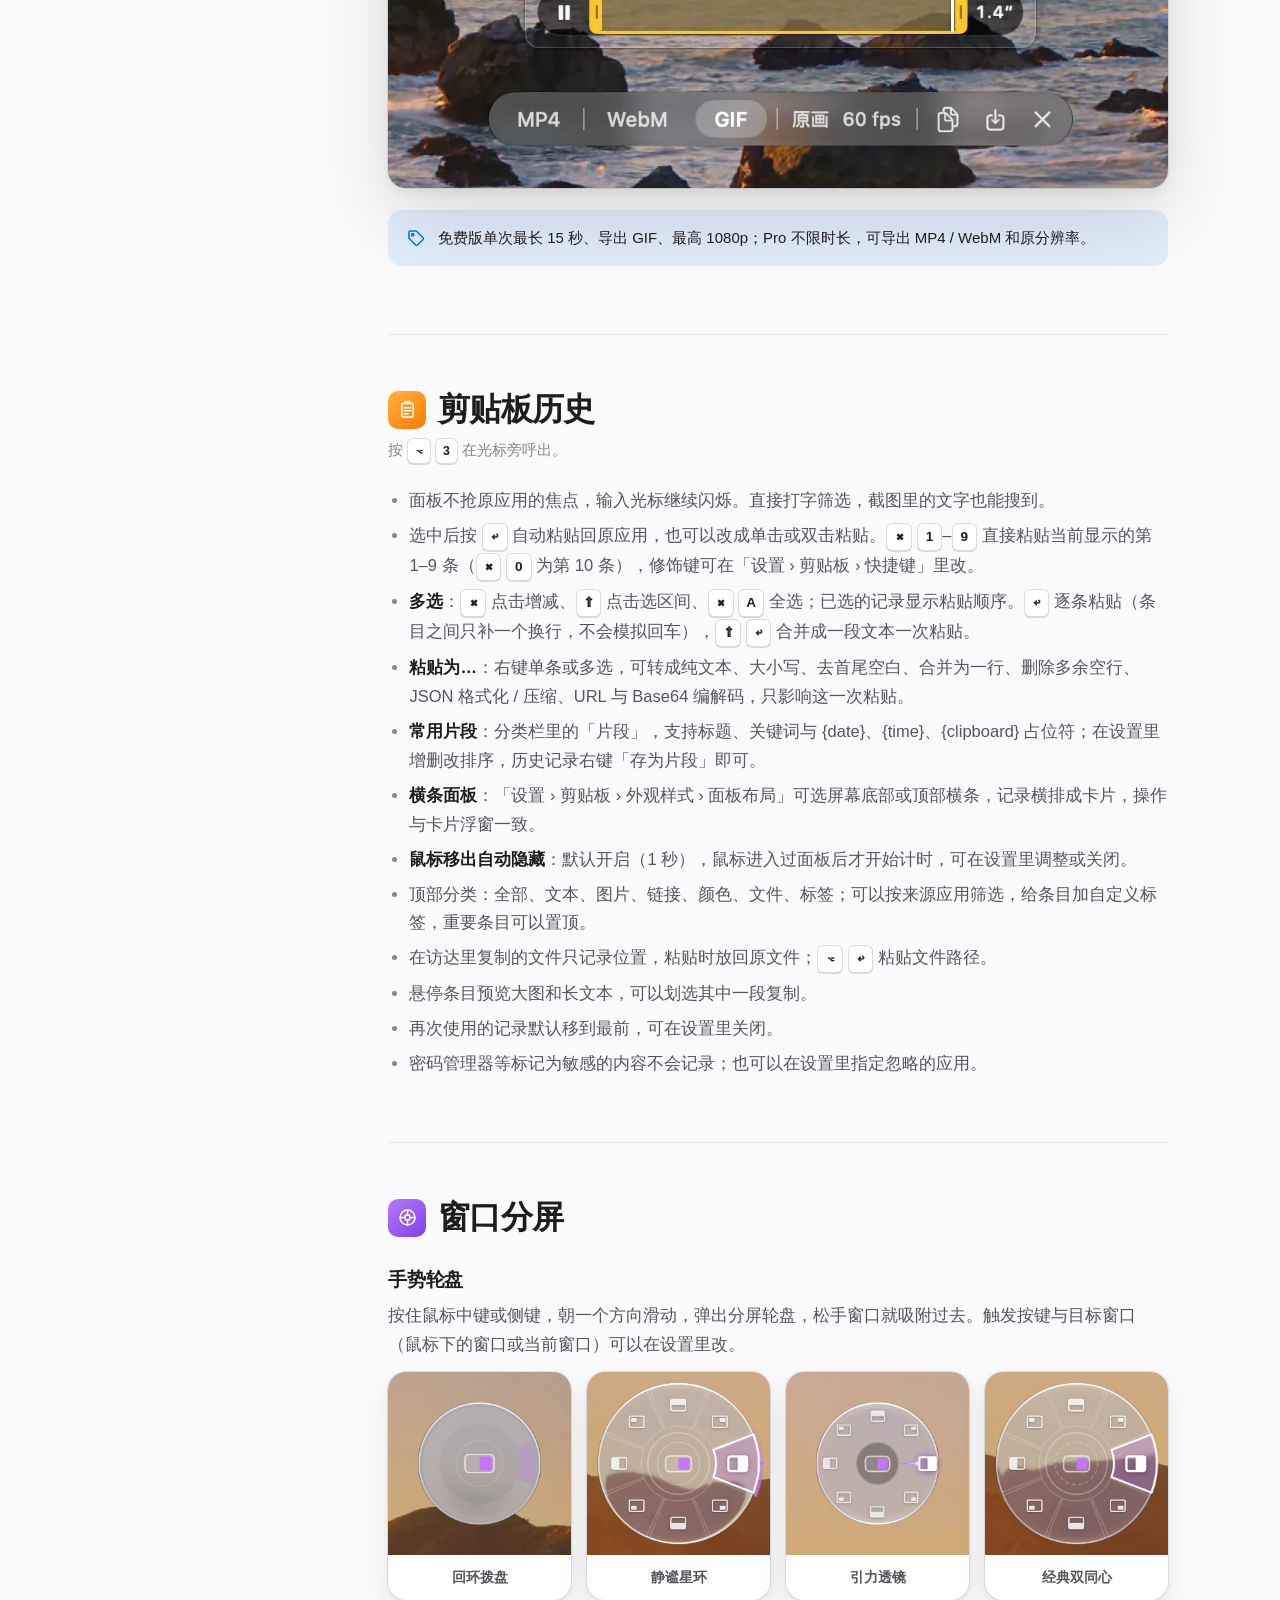
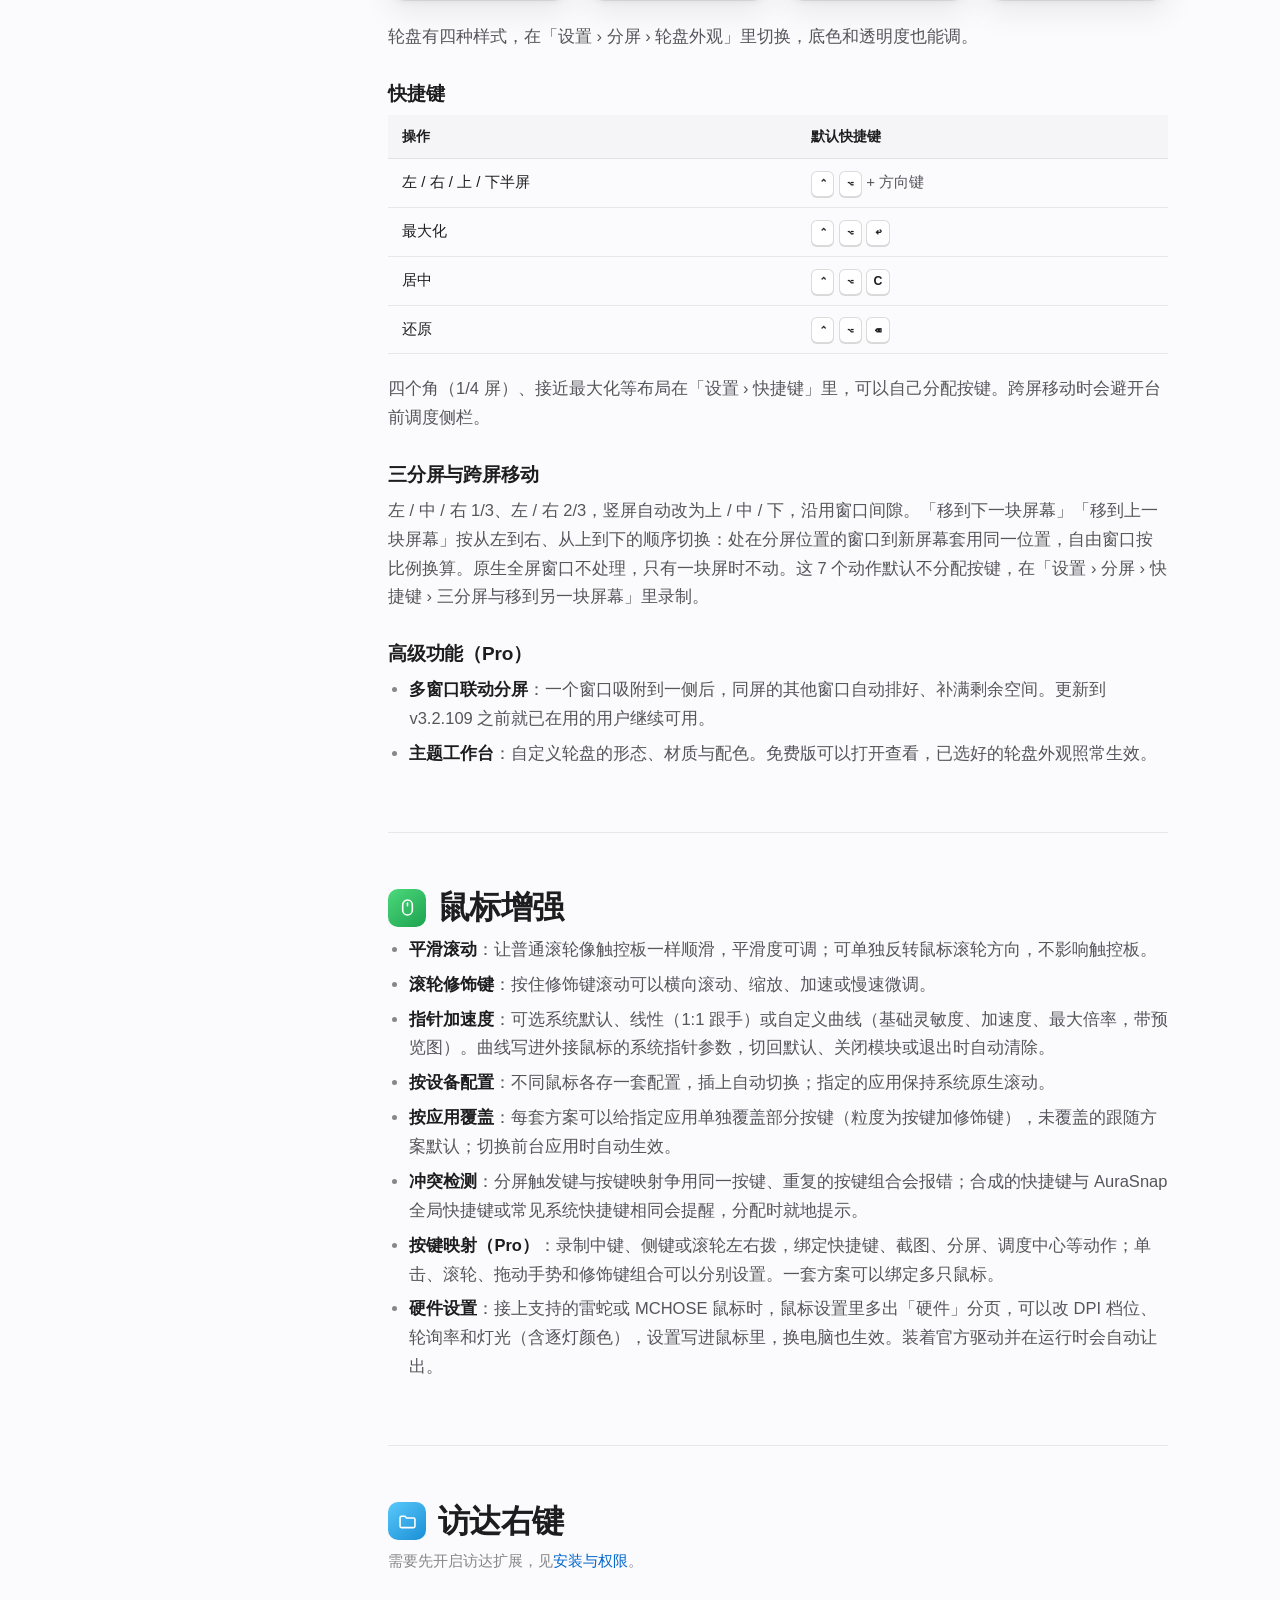
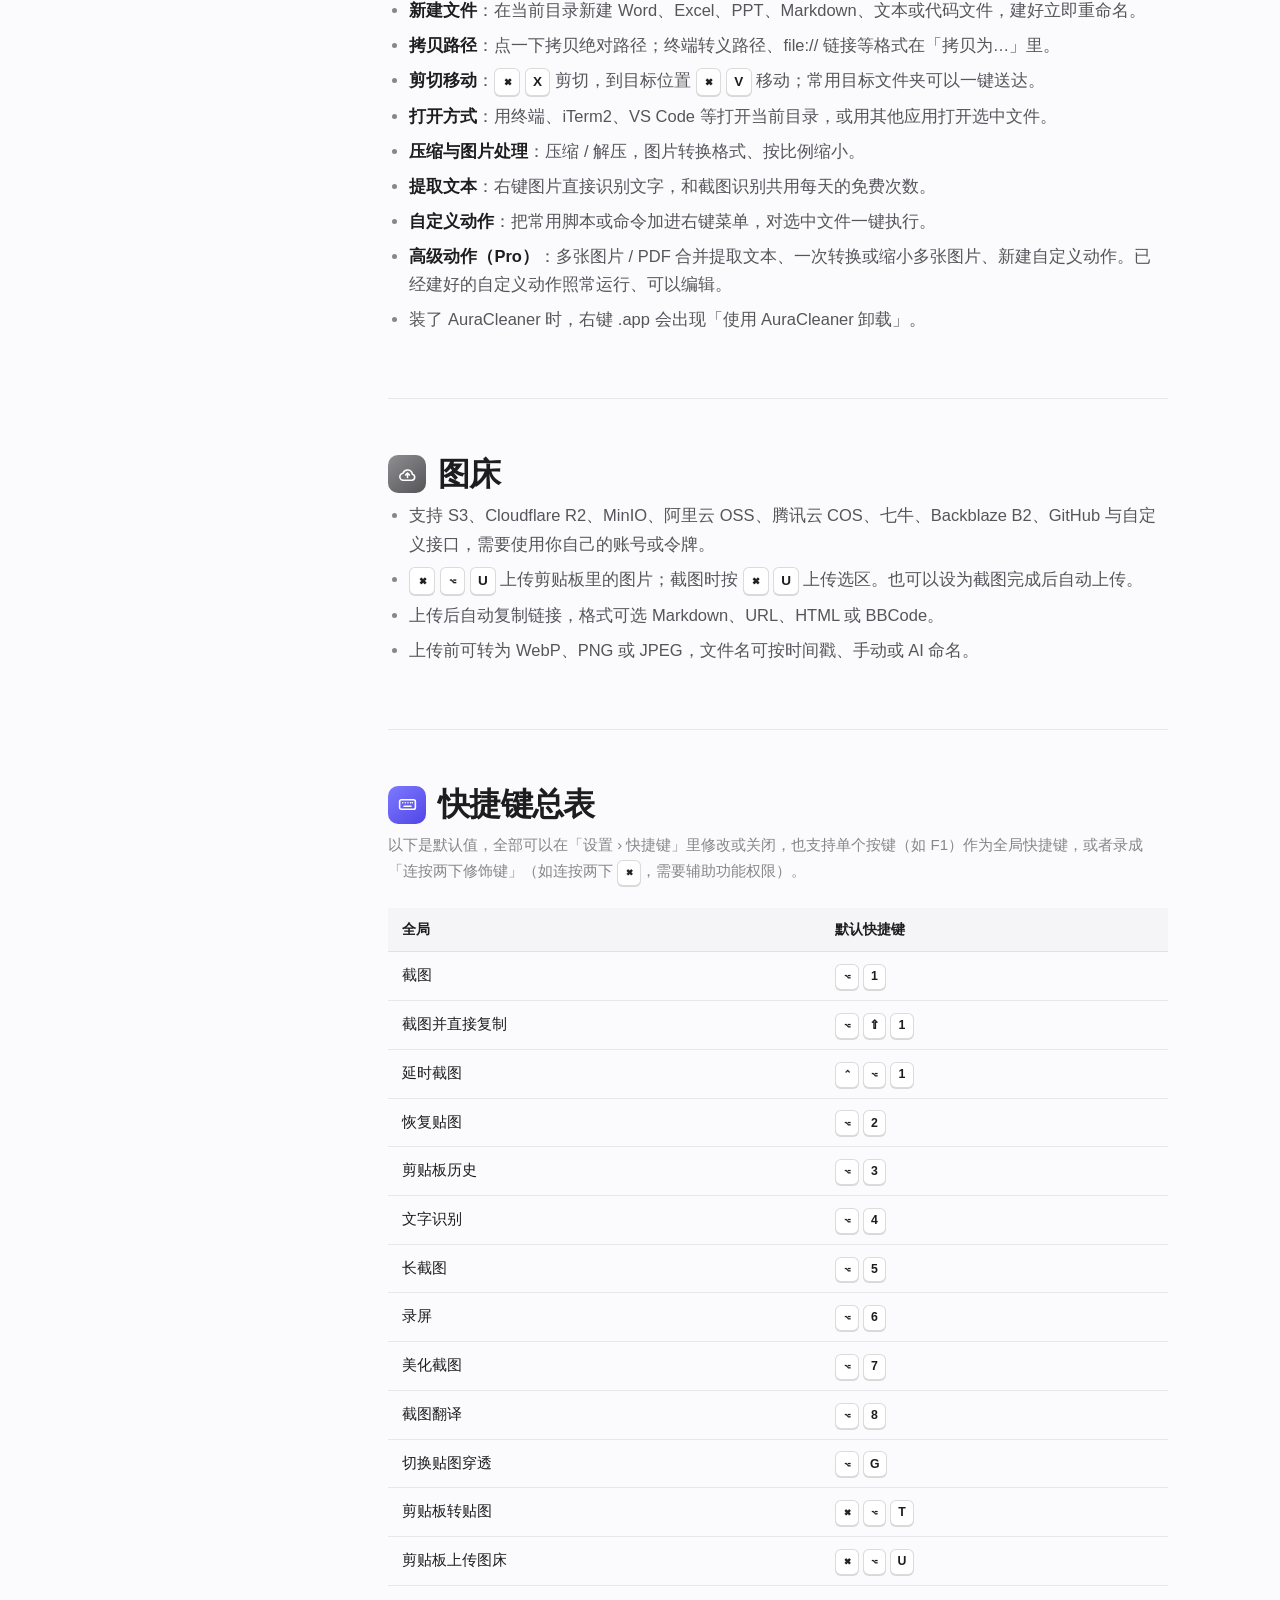
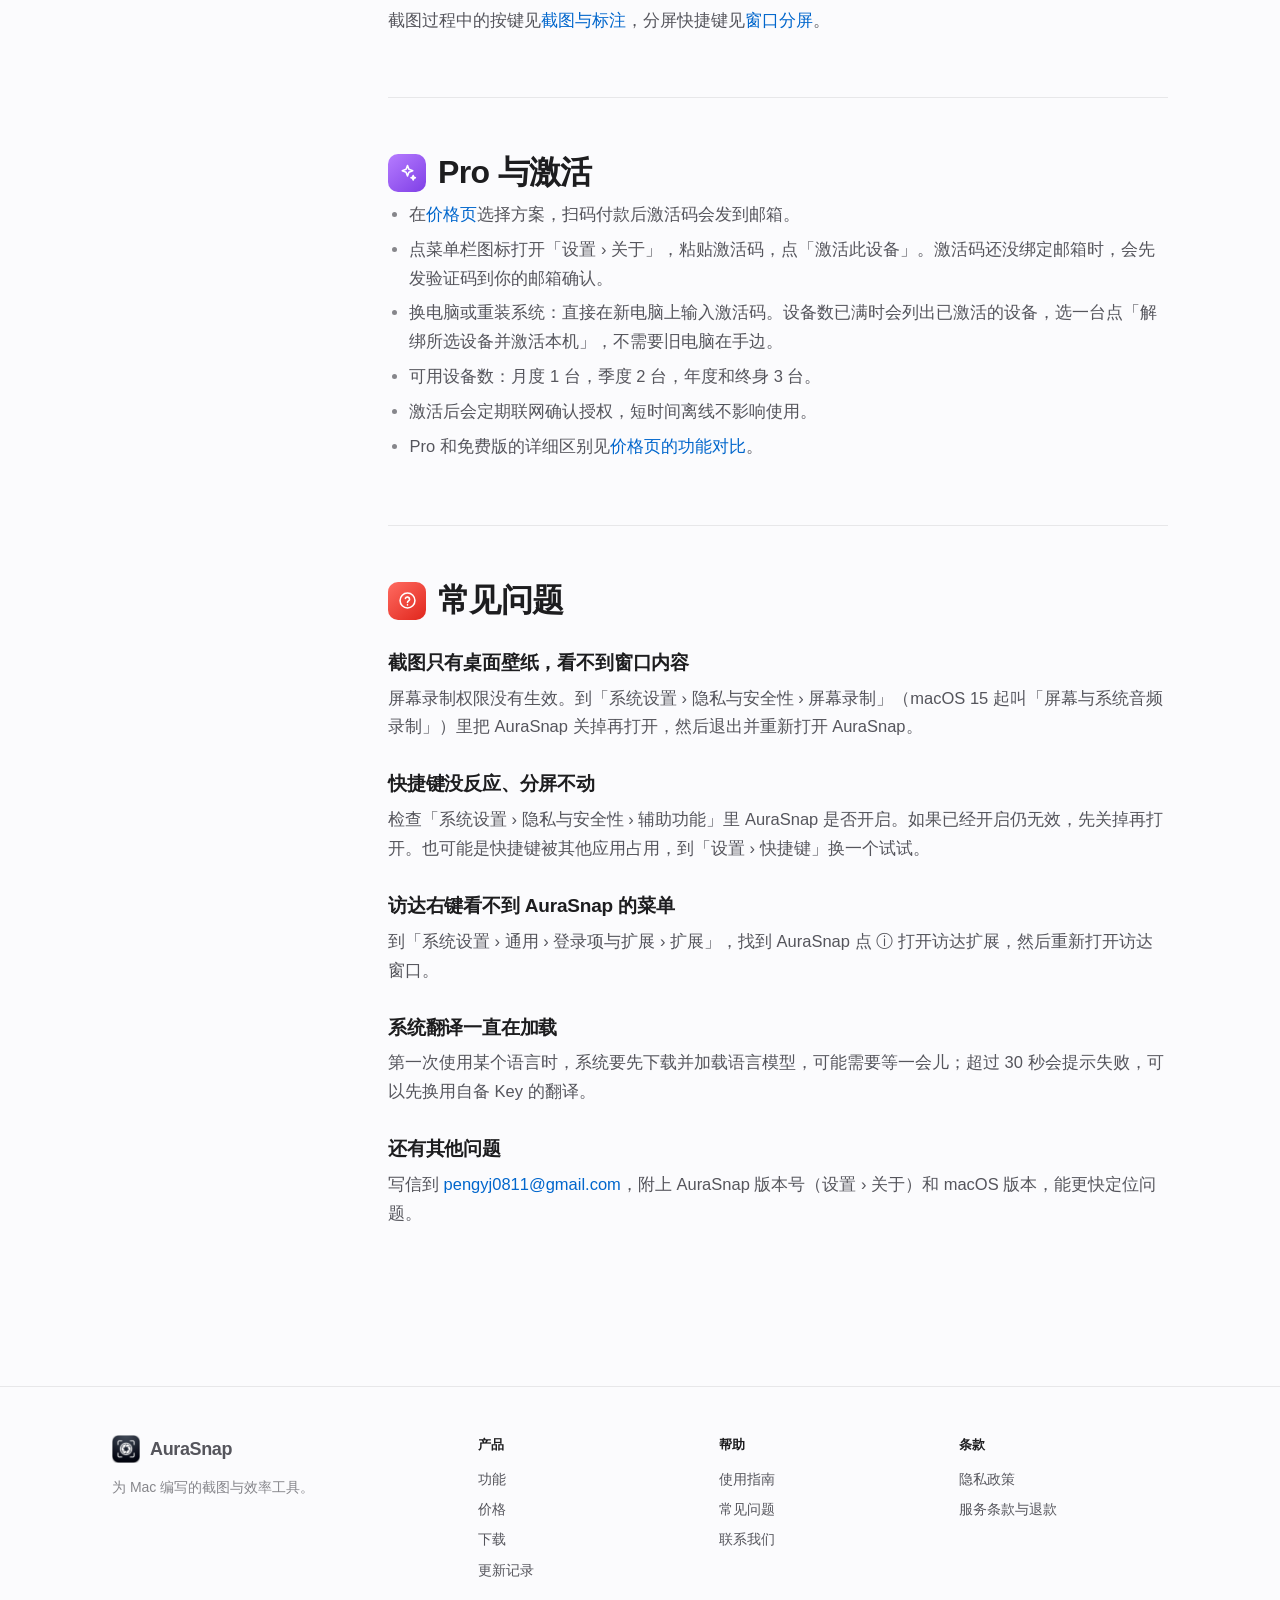
==== commit 96358788: "docs(website): 补充 v3.2.168 离线公式识别与二次编辑圆角裁剪功能及真实截图" ====
--- a/guide.html
+++ b/guide.html
@@ -36,7 +36,7 @@
 
 <main class="wrap">
   <div class="doc-hero">
-    <span class="eyebrow">使用指南 · 适用于 <span data-version>v3.2.128</span></span>
+    <span class="eyebrow">使用指南 · 适用于 <span data-version>v3.2.168</span></span>
     <h1 class="title-lg" style="margin-top:12px;">AuraSnap 使用指南</h1>
     <p class="lead">每个模块怎么用、默认快捷键是什么、遇到问题怎么办。应用内「设置 › 关于 › 功能指南」也能随时查看，那里的快捷键会按你改过的设置显示。</p>
   </div>
@@ -132,6 +132,7 @@
             <tr><td>上传图床</td><td><kbd>⌘</kbd> <kbd>U</kbd></td></tr>
             <tr><td>隔空投送</td><td><kbd>⌘</kbd> <kbd>D</kbd></td></tr>
             <tr><td>文字识别 / 二维码</td><td><kbd>⌥</kbd> <kbd>O</kbd></td></tr>
+            <tr><td>公式识别</td><td><kbd>⇧</kbd> <kbd>F</kbd></td></tr>
             <tr><td>翻译</td><td><kbd>⌥</kbd> <kbd>T</kbd></td></tr>
             <tr><td>提取主体（抠图）</td><td><kbd>E</kbd></td></tr>
             <tr><td>背景美化</td><td><kbd>F</kbd>（Pro）</td></tr>
@@ -150,9 +151,11 @@
         <ul>
           <li>截图后按 <kbd>⌘</kbd> <kbd>P</kbd>，或在剪贴板历史里把任意条目转成贴图；<kbd>⌘</kbd> <kbd>⌥</kbd> <kbd>T</kbd> 把当前剪贴板内容直接变成贴图。</li>
           <li>滚轮缩放，可调透明度；<kbd>⌥</kbd> <kbd>G</kbd> 切换鼠标穿透，穿透时点击会落到下面的窗口。</li>
-          <li><kbd>⌘</kbd> <kbd>E</kbd> 进入二次编辑，工具栏与截图时相同；贴图上也能识别文字和翻译。</li>
+          <li><kbd>⌘</kbd> <kbd>E</kbd> 进入二次编辑，工具栏与截图时相同；贴图上也能识别文字、识别公式和翻译。</li>
+          <li><strong>二次裁剪与透明圆角</strong>：在贴图二次编辑、长截图预览或访达右键「编辑图片」中按 <kbd>⇧</kbd> <kbd>C</kbd> 进入裁剪；拖拽四角或边缘调整范围、框内拖拽平移选区，按像素调节连续圆角并保留透明四角。调圆角时四角手柄自动隐藏，圆角大于 0 时仅在悬停或拖拽角点时渐显贴合曲率的弧形角标。按 <kbd>↩</kbd> 应用、<kbd>Esc</kbd> 取消，支持 <kbd>⌘</kbd> <kbd>Z</kbd> 撤销并保留原有标注。</li>
           <li>关掉的贴图可以按 <kbd>⌥</kbd> <kbd>2</kbd> 找回来。</li>
         </ul>
+        <figure class="shot" style="margin:8px 0 22px;"><img src="/assets/shots/crop-rounded.webp" alt="二次编辑圆角裁剪：按像素调节连续圆角，悬停角点渐显贴合曲率的蓝色弧形角标" width="1687" height="1334" loading="lazy" decoding="async"></figure>
       </section>
 
       <section class="doc-sec" id="sticky">
@@ -175,6 +178,9 @@
         <p class="sec-sub"><kbd>⌥</kbd> <kbd>4</kbd> 识别文字，<kbd>⌥</kbd> <kbd>8</kbd> 截图翻译。文字识别免费版每天 3 次；翻译免费不限次。</p>
         <h3>文字识别</h3>
         <p>识别在本机离线完成，同时识别二维码。结果可以编辑、整理排版后复制；Pro 可以把表格导出为 Markdown、CSV 或 JSON，也能连续识别多张截图。截图时按 <kbd>Z</kbd> 可临时开启划词识别，直接在截图上选中文字。</p>
+        <h3>公式识别</h3>
+        <p>截图工具栏或贴图二次编辑中点击「公式识别」（默认 <kbd>⇧</kbd> <kbd>F</kbd>），也可在「设置 › 快捷键」中单独录制「全局公式识别」。首次使用时按需从 GitHub 下载约 60 MB 精简离线模型，之后纯本地离线运行，无需 API Key；支持单图多公式自动切分，结果窗内置离线 KaTeX 实时预览（修改下方 LaTeX 源码同步重绘，分栏高度可拖拽调整），支持 <code>$$...$$</code>、<code>$...$</code>、<code>\[...\]</code> 与纯 LaTeX 四种格式一键切换（<kbd>⌘</kbd> <kbd>↩</kbd> 复制并关闭）。可在结果窗底栏或「设置 › 截图录屏 › 通用交互」中管理或卸载模型。</p>
+        <figure class="shot" style="margin:8px 0 22px;"><img src="/assets/shots/formula-recognition.webp" alt="公式识别结果窗：原始截图、离线 KaTeX 实时预览与 LaTeX 源码" width="1598" height="1138" loading="lazy" decoding="async"></figure>
         <h3>截图翻译</h3>
         <p>框选后，原文被擦掉，译文按原来的颜色、字号、字重和版面写回原处。翻译方式在「设置 › 截图 › 翻译」里选：</p>
         <table>
